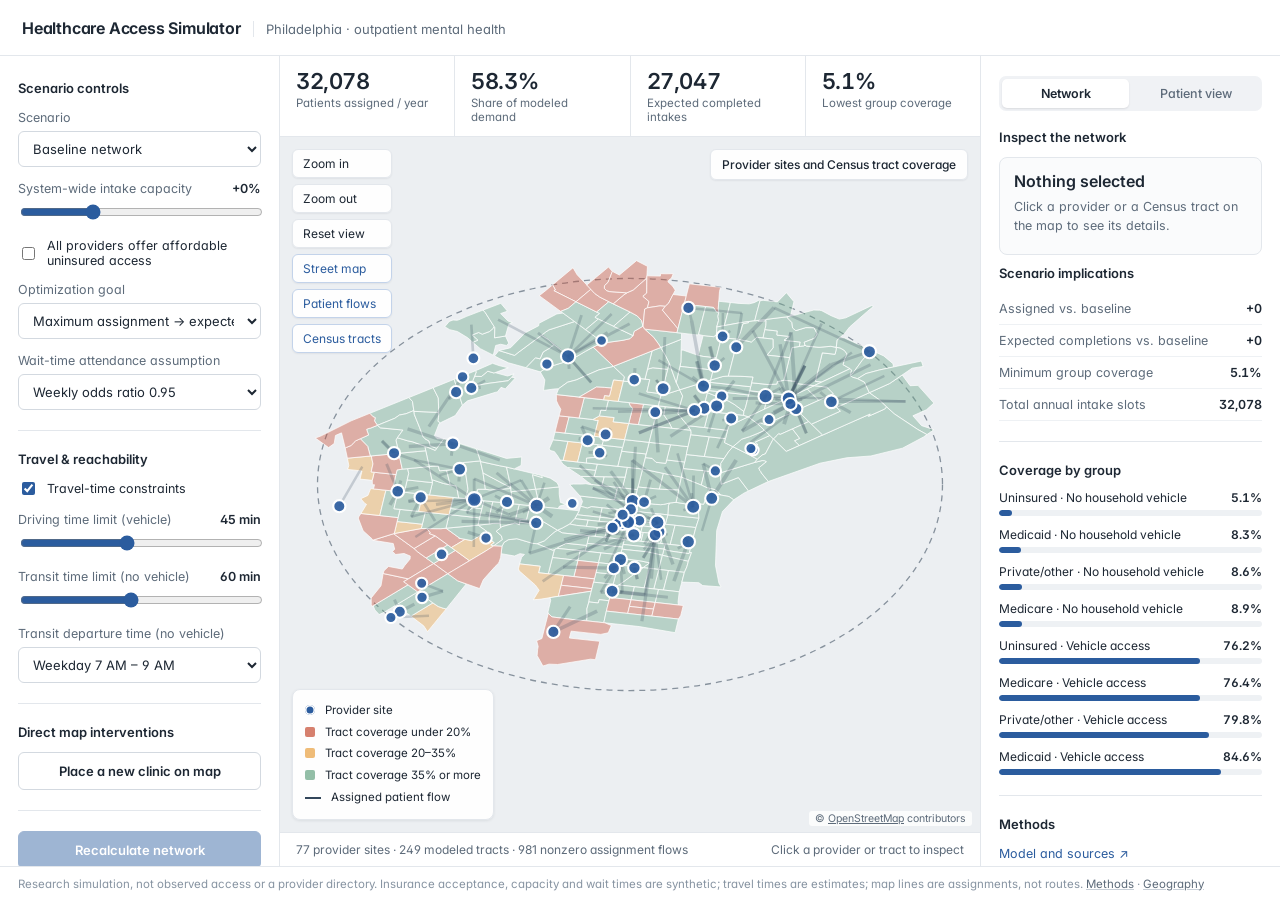
==== AccessLab_Map_Preview.html @ bc06a71a "Initial commit" ====
<!DOCTYPE html><html lang="en"><head><meta charset="UTF-8"><meta name="viewport" content="width=device-width, initial-scale=1"><title>Healthcare Access Simulator · Philadelphia</title>
<link rel="preconnect" href="https://fonts.googleapis.com"><link rel="preconnect" href="https://fonts.gstatic.com" crossorigin><link href="https://fonts.googleapis.com/css2?family=Inter:wght@400;500;600;700&display=swap" rel="stylesheet">
<style>
:root{--bg:#f5f6f8;--panel:#ffffff;--line:#e3e7ec;--line-soft:#eef1f4;--text:#1d2733;--muted:#5d6b7a;--faint:#8794a2;--accent:#2b5c9e;--accent-hover:#234c84;--accent-soft:#e9f0fa;--warn:#a85d0c;--warn-bg:#fff6e8;--warn-line:#f0d6ac;--patient:#6b3fa0;
 font-family:Inter,ui-sans-serif,system-ui,-apple-system,"Segoe UI",sans-serif;color:var(--text);background:var(--bg);-webkit-font-smoothing:antialiased;font-feature-settings:"cv11","ss01"}
*{box-sizing:border-box}body{margin:0;background:var(--bg)}button,input,select{font:inherit;color:inherit}button{cursor:pointer}
header{height:56px;display:flex;align-items:center;justify-content:space-between;padding:0 22px;border-bottom:1px solid var(--line);background:var(--panel);gap:15px}
header strong{font-size:16px;letter-spacing:-.2px;font-weight:650}
header small{color:var(--muted);font-size:13px;margin-left:12px;padding-left:12px;border-left:1px solid var(--line)}
.layout{display:grid;grid-template-columns:280px minmax(450px,1fr) 300px;height:calc(100vh - 56px - 34px);min-height:600px}
.panel{background:var(--panel);overflow:auto;padding:20px 18px;border-right:1px solid var(--line)}
.panel.rightpanel{border-right:0;border-left:1px solid var(--line)}
h2{font-size:13px;font-weight:600;color:var(--text);margin:4px 0 12px;letter-spacing:0}
h3{font-size:13px;font-weight:600;margin:18px 0 8px}
.muted{color:var(--muted)}.small{font-size:12.5px;line-height:1.55}
.control{margin:14px 0}.control label{display:flex;justify-content:space-between;font-size:12.5px;color:var(--muted);margin-bottom:6px}.control label b{color:var(--text);font-weight:600}
.control input:not([type=checkbox]):not([type=range]),.control select{width:100%;border:1px solid #d3d9e0;border-radius:6px;background:#fff;color:var(--text);padding:8px 10px;font-size:13px}
.control select:focus,.control input:focus{outline:2px solid var(--accent-soft);border-color:var(--accent)}
.control input[type=range]{width:100%;padding:0;accent-color:var(--accent)}
.check{display:flex;gap:9px;align-items:center;margin:10px 0;font-size:12.5px;color:var(--text)}.check input{accent-color:var(--accent)}
.btn{background:var(--accent);color:#fff;border:1px solid var(--accent);border-radius:6px;padding:10px 12px;font-weight:600;font-size:13px;width:100%;transition:background .15s}
.btn:hover:not(:disabled){background:var(--accent-hover)}.btn:disabled{opacity:.45;cursor:not-allowed}
.btn.secondary{background:#fff;color:var(--text);border:1px solid #d3d9e0}.btn.secondary:hover{background:#f7f8fa}
.btn.smallbtn{padding:7px 8px;font-size:12px;font-weight:500}
.buttonrow{display:grid;grid-template-columns:1fr 1fr;gap:8px;margin:10px 0}
.divider{height:1px;background:var(--line);margin:20px 0}
.notice{background:var(--warn-bg);border:1px solid var(--warn-line);border-radius:6px;padding:10px 11px;color:#6f4708;font-size:12px;line-height:1.55;margin:12px 0}
.mapcol{display:flex;flex-direction:column;min-width:0;background:var(--bg)}
.metrics{display:grid;grid-template-columns:repeat(4,1fr);gap:1px;background:var(--line);border-bottom:1px solid var(--line)}
.metric{padding:12px 16px;background:var(--panel)}
.metric .value{font-size:22px;font-weight:600;letter-spacing:-.4px;font-variant-numeric:tabular-nums}
.metric .lbl{font-size:11.5px;color:var(--muted);margin-top:2px}
.mapwrap{flex:1;min-height:300px;position:relative;overflow:hidden;background:#eceff2}
#map{width:100%;height:100%;display:block;touch-action:none;cursor:grab}#map.add{cursor:crosshair}#map.drag{cursor:grabbing}
#maptiles{filter:grayscale(1) contrast(.95);opacity:.55}
.maptools{position:absolute;top:12px;left:12px;display:flex;flex-direction:column;gap:6px;pointer-events:none}.maptools>*{pointer-events:auto}
.tool{border:1px solid var(--line);background:#fffffff2;color:var(--text);border-radius:6px;padding:6px 10px;font-size:12px;text-align:left;box-shadow:0 1px 2px rgba(16,24,40,.06)}
.tool:hover{background:#fff}.tool.active{color:var(--accent);border-color:#c3d3ea}
.maplegend{position:absolute;bottom:12px;left:12px;background:#fffffff2;border:1px solid var(--line);border-radius:8px;padding:10px 12px;font-size:11.5px;color:var(--text);line-height:1.9;box-shadow:0 1px 3px rgba(16,24,40,.08)}
.maplegend b{display:inline-block;width:10px;height:10px;border-radius:50%;margin-right:7px;vertical-align:-1px}
.maplegend b.sq{border-radius:2px;opacity:.75}
.maplegend .line{width:16px;height:2px;border-radius:0;vertical-align:middle}
.maptitle{position:absolute;top:12px;right:12px;background:#fffffff2;border:1px solid var(--line);border-radius:6px;padding:7px 11px;color:var(--text);font-size:12px;font-weight:500;max-width:60%;text-align:right;box-shadow:0 1px 2px rgba(16,24,40,.06)}
.bottom{padding:9px 16px;background:var(--panel);border-top:1px solid var(--line);font-size:12px;color:var(--muted);display:flex;justify-content:space-between;gap:10px}
.statline{display:flex;justify-content:space-between;gap:10px;padding:8px 0;border-bottom:1px solid var(--line-soft);font-size:12.5px;color:var(--muted)}
.statline b{font-variant-numeric:tabular-nums;color:var(--text);font-weight:600}
.detail{padding:12px 14px;border:1px solid var(--line);border-radius:8px;background:#fafbfc;margin:10px 0}
.detail .name{font-weight:600;line-height:1.4}.detail p{margin:6px 0;color:var(--muted);font-size:12.5px;line-height:1.5}
.badge{display:inline-block;padding:2px 7px;border-radius:4px;background:var(--line-soft);color:#3a4756;font-size:11px;margin:2px 2px 2px 0}
.groupbar{margin:11px 0}.groupbar .head{display:flex;justify-content:space-between;font-size:12px;color:var(--text);margin-bottom:5px}.groupbar .head b{font-weight:600;font-variant-numeric:tabular-nums}
.track{height:6px;background:var(--line-soft);border-radius:3px;overflow:hidden}.fill{height:100%;background:var(--accent);border-radius:3px}
.tiny{font-size:11.5px;color:var(--faint);line-height:1.5}
.link{color:var(--accent);text-decoration:none}.link:hover{text-decoration:underline}
.select{cursor:pointer}.select:hover{stroke:#1d2733;stroke-width:2}
.hidden{display:none!important}
.tabs{display:grid;grid-template-columns:1fr 1fr;gap:3px;background:#f0f2f5;border-radius:7px;padding:3px;margin-bottom:18px}
.tab{background:transparent;border:0;color:var(--muted);border-radius:5px;padding:7px;font-size:12.5px;font-weight:500}
.tab.active{background:#fff;color:var(--text);font-weight:600;box-shadow:0 1px 2px rgba(16,24,40,.1)}
.ptrow{display:grid;grid-template-columns:24px 1fr;gap:9px;padding:10px 6px;border-bottom:1px solid var(--line-soft);cursor:pointer;border-radius:6px}
.ptrow:hover,.ptrow.sel{background:#f5f3fa}
.ptrank{width:22px;height:22px;border-radius:50%;background:var(--patient);color:#fff;font-weight:600;font-size:11px;display:flex;align-items:center;justify-content:center}
.ptrank.dim{background:var(--line-soft);color:var(--muted)}
.ptname{font-size:12.5px;font-weight:600;line-height:1.35}.ptmeta{font-size:11.5px;color:var(--muted);margin-top:3px;line-height:1.45}
.ptfull{color:var(--warn)}
.sitefoot{height:34px;display:flex;align-items:center;gap:14px;padding:0 18px;border-top:1px solid var(--line);background:var(--panel);color:var(--faint);font-size:11.5px;white-space:nowrap;overflow:hidden}
.sitefoot .msg{overflow:hidden;text-overflow:ellipsis}.sitefoot a{color:var(--muted);text-decoration:underline;text-decoration-color:#c9d0d8}.sitefoot a:hover{color:var(--accent)}
.attrib{position:absolute;right:8px;bottom:6px;font-size:10.5px;color:var(--muted);background:#ffffffcc;padding:1px 6px;border-radius:3px}.attrib a{color:inherit}
.ptdetail{position:relative;border-color:#d9cdea;background:#faf8fd}.ptdetail .name{font-size:13.5px;padding-right:18px}.ptdetail .statline b{text-align:right}.ptclose{position:absolute;top:6px;right:8px;border:0;background:none;font-size:18px;line-height:1;color:var(--faint)}.ptclose:hover{color:var(--text)}
code{font-size:11.5px;background:var(--line-soft);padding:1px 4px;border-radius:3px}
@media(max-width:1150px){.layout{grid-template-columns:240px minmax(390px,1fr) 260px}}
@media(max-width:900px){.layout{grid-template-columns:1fr;height:auto}.panel{border:0;border-bottom:1px solid var(--line)}.mapcol{height:72vh;min-height:550px;order:-1}.rightpanel{border:0}.metrics{grid-template-columns:repeat(2,1fr)}header{height:auto;min-height:56px;flex-wrap:wrap;padding:12px 16px}.sitefoot{height:auto;white-space:normal;flex-wrap:wrap;padding:10px 16px}}
</style></head><body>
<header><div><strong>Healthcare Access Simulator</strong><small>Philadelphia · outpatient mental health</small></div></header>
<main class="layout"><aside class="panel"><h2>Scenario controls</h2><div class="control"><label for="preset">Scenario</label><select id="preset"><option value="baseline">Baseline network</option><option value="equity">Max–min equity allocation</option><option value="capacity">Expand all capacity +20%</option><option value="uninsured">Uninsured access everywhere</option><option value="combined">Capacity + uninsured access</option><option value="piecewise">Alternative wait-time model</option><option value="custom">Custom intervention</option></select></div>
<div class="control"><label for="capacity">System-wide intake capacity <b id="caplabel">+0%</b></label><input id="capacity" type="range" min="-40" max="100" value="0" step="5"></div>
<label class="check"><input id="uninsured" type="checkbox">All providers offer affordable uninsured access</label>
<div class="control"><label for="objective">Optimization goal</label><select id="objective"><option value="attendance">Maximum assignment → expected attendance</option><option value="equity">Maximum assignment → max–min group equity</option></select></div>
<div class="control"><label for="waitmodel">Wait-time attendance assumption</label><select id="waitmodel"><option value="odds">Weekly odds ratio 0.95</option><option value="piecewise">Piecewise published no-show anchors</option></select></div>
<div class="divider"></div><h2>Travel & reachability</h2><label class="check"><input id="travelenabled" type="checkbox" checked>Travel-time constraints</label><div class="control"><label>Driving time limit (vehicle) <b id="carlabel">45 min</b></label><input id="carmax" type="range" min="10" max="90" step="5" value="45"></div><div class="control"><label>Transit time limit (no vehicle) <b id="nocarlabel">60 min</b></label><input id="nocarmax" type="range" min="10" max="120" step="5" value="60"></div><div class="control" id="transitwindowbox"><label>Transit departure time (no vehicle)</label><select id="transitwindow"></select></div><div class="divider"></div><h2>Direct map interventions</h2><button id="addsite" class="btn secondary">Place a new clinic on map</button><div id="newsite" class="hidden"><div class="control"><label>New clinic annual intake capacity</label><input id="newcap" type="number" value="400" min="0" max="10000"></div><div class="control"><label>New clinic wait (days)</label><input id="newwait" type="number" value="30" min="0" max="180"></div><label class="check"><input id="newmedicaid" type="checkbox" checked>Accept Medicaid</label><label class="check"><input id="newmedicare" type="checkbox" checked>Accept Medicare</label><label class="check"><input id="newprivate" type="checkbox" checked>Accept private</label><label class="check"><input id="newuninsured" type="checkbox" checked>Affordable uninsured access</label><p class="tiny" id="newcoord">Click the map to choose a site location.</p></div>
<div id="selectededit" class="hidden"><h3>Selected provider intervention</h3><div class="control"><label>Change annual intake capacity (slots)</label><input id="sitecapdelta" type="number" value="0" step="25"></div><label class="check"><input id="editmedicaid" type="checkbox">Medicaid</label><label class="check"><input id="editmedicare" type="checkbox">Medicare</label><label class="check"><input id="editprivate" type="checkbox">Private</label><label class="check"><input id="edituninsured" type="checkbox">Uninsured</label></div>
<div class="divider"></div><button id="run" class="btn">Recalculate network</button><div class="buttonrow"><button id="reset" class="btn secondary smallbtn">Reset changes</button><button id="compare" class="btn secondary smallbtn">Compare baseline</button></div></aside>
<section class="mapcol"><div class="metrics"><div class="metric"><div class="value" id="served">—</div><div class="lbl">Patients assigned / year</div></div><div class="metric"><div class="value" id="coverage">—</div><div class="lbl">Share of modeled demand</div></div><div class="metric"><div class="value" id="completed">—</div><div class="lbl">Expected completed intakes</div></div><div class="metric"><div class="value" id="equity">—</div><div class="lbl">Lowest group coverage</div></div></div><div class="mapwrap"><svg id="map" viewBox="0 0 1000 690" preserveAspectRatio="xMidYMid meet" role="img" aria-label="Geographic map of provider sites and modeled cohort connections"><g id="maptiles"></g><g id="mapcontent"></g></svg><div class="maptools"><button id="zoomin" class="tool">Zoom in</button><button id="zoomout" class="tool">Zoom out</button><button id="home" class="tool">Reset view</button><button id="tilesbtn" class="tool active">Street map</button><button id="flowsbtn" class="tool active">Patient flows</button><button id="originsbtn" class="tool active">Census tracts</button></div><div class="attrib">© <a href="https://www.openstreetmap.org/copyright" target="_blank">OpenStreetMap</a> contributors</div><div class="maptitle" id="maptitle">Provider locations · patient geography is illustrative</div><div class="maplegend"><div><b style="background:#2b5c9e;box-shadow:0 0 0 1.5px #fff inset"></b> Provider site</div><div><b class="sq" style="background:#c8553d"></b> Tract coverage under 20%</div><div><b class="sq" style="background:#e9a54b"></b> Tract coverage 20–35%</div><div><b class="sq" style="background:#6fa88a"></b> Tract coverage 35% or more</div><div><b class="line" style="background:#33475b"></b> Assigned patient flow</div></div></div><div class="bottom"><span id="mapstatus">Loading network…</span><span>Click a provider or tract to inspect</span></div></section>
<aside class="panel rightpanel"><div class="tabs"><button id="tabnetwork" class="tab active">Network</button><button id="tabpatient" class="tab">Patient view</button></div><div id="networkpane"><h2>Inspect the network</h2><div id="selection"><div class="detail"><div class="name">Nothing selected</div><p>Click a provider or a Census tract on the map to see its details.</p></div></div><h2>Scenario implications</h2><div id="implications"></div><div class="divider"></div><h2>Coverage by group</h2><div id="groups"></div><div class="divider"></div><h2>Methods</h2><p class="small"><a class="link" href="docs/MODEL_AND_PROVENANCE.md" target="_blank">Model and sources ↗</a></p><p class="small"><a class="link" href="docs/GEOGRAPHY.md" target="_blank">Geography and travel times ↗</a></p></div>
<div id="patientpane" class="hidden"><h2>Find providers for a patient</h2><button id="ptpick" class="btn secondary smallbtn">Set patient location on map</button><p class="tiny" id="ptloc">No location yet. Click the button, then click where the patient lives.</p>
<div class="control"><label for="ptins">Insurance</label><select id="ptins"><option>Medicaid</option><option>Medicare</option><option value="Private/other">Private / other</option><option>Uninsured</option></select></div>
<div class="control"><label for="ptcar">How they travel</label><select id="ptcar"><option value="1">Has a car (driving)</option><option value="0">No car (public transit)</option></select></div>
<div class="control"><label for="ptmax">Longest acceptable trip <b id="ptmaxlabel">45 min</b></label><input id="ptmax" type="range" min="10" max="120" step="5" value="45"></div>
<div class="control hidden" id="ptwindowbox"><label for="ptwindow">When they would travel</label><select id="ptwindow"></select></div>
<div class="control"><label for="ptsort">Sort by</label><select id="ptsort"><option value="attend">Most likely to attend (model)</option><option value="minutes">Shortest trip</option><option value="wait">Shortest wait</option></select></div>
<div id="ptdetail"></div><div id="ptsummary" class="small muted"></div><div id="ptlist"></div>
<p class="tiny">"Likely to attend" combines the model's assumed effects of wait time and travel time; it is not a measured rate. "Booked" is how much of the site's capacity the current scenario fills. Travel uses the nearest Census tract's network times.</p></div></aside></main>
<footer class="sitefoot"><span class="msg">Research simulation, not observed access or a provider directory. Insurance acceptance, capacity and wait times are synthetic; travel times are estimates; map lines are assignments, not routes. <a href="docs/MODEL_AND_PROVENANCE.md" target="_blank">Methods</a> · <a href="docs/GEOGRAPHY.md" target="_blank">Geography</a></span></footer>
<script id="snapshot" type="application/json">{"meta":{"geography_verified":true,"study_area":{"center_lat":39.964368,"center_lon":-75.163773,"radius_miles":5.36,"rule":"smallest circle containing all providers","tracts_kept":249,"tracts_total":391},"geography_active":true,"travel_mode":"network","vehicle_limit":45.0,"no_vehicle_limit":60.0,"geography_warning":"Travel times from R5 routing: driving on OpenStreetMap roads (free-flow, no congestion); public transit on SEPTA schedules (median over departures 2026-11-17 07:00 + 2.0 h, incl. walking and waiting). Tract origins are Census internal points. Attendance-vs-travel multiplier is an assumption.","network_travel_available":true,"travel_source":{"created":"2026-11-15T14:05:50","router":"R5 via r5py 1.1.7","osm_file":"philadelphia.osm.pbf","gtfs_files":["google_bus.zip","google_rail.zip"],"departure":"2026-11-17T07:00:00","departure_window_hours":2.0,"transit_windows":[{"key":"am","column":"transit_am_min","departure":"2026-11-17T07:00:00","label":"Weekday 7 AM – 9 AM"},{"key":"midday","column":"transit_midday_min","departure":"2026-11-17T11:00:00","label":"Weekday 11 AM – 1 PM"},{"key":"evening","column":"transit_evening_min","departure":"2026-11-17T17:00:00","label":"Weekday 5 PM – 7 PM"}],"default_transit_window":"am","transit_statistic":"median travel time over departures every minute in the window","transit_modes":"all GTFS transit modes + walking (access, egress, transfers); walk-only used if faster","drive_modes":"car on OSM road network, free-flow speeds (no congestion)","max_minutes":180,"origins":"Census 2024 Gazetteer tract internal points (data/tract_representative_points.csv)","missing_provider_pairs":{"drive_min":0,"transit_am_min":0,"transit_midday_min":0,"transit_evening_min":0}},"transit_window":"am","transit_windows":[{"key":"am","label":"Weekday 7 AM – 9 AM"},{"key":"midday","label":"Weekday 11 AM – 1 PM"},{"key":"evening","label":"Weekday 5 PM – 7 PM"}],"new_site_travel":null,"algorithm":"Two-stage linear programming over up to 17 candidate sites per cohort: maximum assignment then maximum expected attendance","candidate_edge_pruning":true,"edge_count":31621,"nonzero_flows":981},"metrics":{"demand":55034.04,"assigned":32078.0,"completed":27047.04,"coverage":0.58288,"attendance":0.84316,"min_group_coverage":0.05119,"capacity":32078.0},"providers":[{"id":"H001","name":"HEARTFELT INTERVENTIONS, LLC","address":"3580 Indian Queen Lane, Philadelphia, PA 19129","lat":40.0096688,"lon":-75.1906533,"capacity":126.0,"assigned":126.0,"wait":180.0,"accepts":{"Medicaid":true,"Medicare":true,"Private/other":true,"Uninsured":false}},{"id":"H002","name":"HISPANIC COMMUNITY COUNSELING SERVICES","address":"1952 E Allegheny Avenue, Philadelphia, PA 19134","lat":39.9946228,"lon":-75.1118597,"capacity":679.0,"assigned":679.0,"wait":31.0,"accepts":{"Medicaid":true,"Medicare":true,"Private/other":true,"Uninsured":true}},{"id":"H003","name":"HISPANIC COMMUNITY COUNSELING SERVICES","address":"3221 Kensington Avenue, Philadelphia, PA 19134","lat":39.9967681,"lon":-75.1124489,"capacity":535.0,"assigned":535.0,"wait":13.0,"accepts":{"Medicaid":true,"Medicare":true,"Private/other":true,"Uninsured":true}},{"id":"H004","name":"HOLCOMB BEHAVIORAL HEALTH SYSTEM","address":"225 S 69th Street, Upper Darby, PA 19082","lat":39.9561918,"lon":-75.2578197,"capacity":282.0,"assigned":282.0,"wait":74.0,"accepts":{"Medicaid":true,"Medicare":false,"Private/other":false,"Uninsured":true}},{"id":"H005","name":"HORIZON HOUSE, INC.","address":"5901 Market Street, Philadelphia, PA 19139","lat":39.961815,"lon":-75.238927,"capacity":480.0,"assigned":480.0,"wait":47.0,"accepts":{"Medicaid":true,"Medicare":false,"Private/other":true,"Uninsured":true}},{"id":"H006","name":"HOSPITAL OF UNIVERSITY OF PENNSYLVANIA","address":"3535 Market Street, Philadelphia, PA 19104","lat":39.9563537,"lon":-75.1939444,"capacity":1181.0,"assigned":1181.0,"wait":41.0,"accepts":{"Medicaid":false,"Medicare":true,"Private/other":true,"Uninsured":false}},{"id":"H007","name":"HOSPITAL OF UNIVERSITY OF PENNSYLVANIA - HUP DICKENS","address":"3400 Spruce Street, Philadelphia, PA 19104","lat":39.9499481,"lon":-75.1941014,"capacity":369.0,"assigned":369.0,"wait":47.0,"accepts":{"Medicaid":true,"Medicare":false,"Private/other":true,"Uninsured":false}},{"id":"H008","name":"INTEGRATED COMMUNITY HEALTH NETWORK, LLC","address":"6523 Elmwood Avenue, Philadelphia, PA 19142","lat":39.9219317,"lon":-75.2310609,"capacity":138.0,"assigned":138.0,"wait":76.0,"accepts":{"Medicaid":false,"Medicare":true,"Private/other":true,"Uninsured":false}},{"id":"H009","name":"JOSEPH J. PETERS INSTITUTE (JJPI)","address":"4601 Market Street, Philadelphia, PA 19143","lat":39.958744,"lon":-75.214159,"capacity":110.0,"assigned":110.0,"wait":24.0,"accepts":{"Medicaid":true,"Medicare":true,"Private/other":true,"Uninsured":true}},{"id":"H010","name":"JOSEPH J. PETERS INSTITUTE (JJPI) - BROAD STREET","address":"100 S Broad Street, Philadelphia, PA 19110","lat":39.9502599,"lon":-75.1643576,"capacity":556.0,"assigned":556.0,"wait":54.0,"accepts":{"Medicaid":true,"Medicare":true,"Private/other":false,"Uninsured":false}},{"id":"H011","name":"JOSEPH J. PETERS INSTITUTE (JJPI) - SAFETY & RESPONSIBILITY SERVICES","address":"1211 Chestnut Street, Philadelphia, PA 19107","lat":39.9507708,"lon":-75.1607119,"capacity":163.0,"assigned":163.0,"wait":106.0,"accepts":{"Medicaid":true,"Medicare":true,"Private/other":true,"Uninsured":true}},{"id":"H012","name":"JOSEPH J. PETERS INSTITUTE (JJPI) - SRP","address":"100 S Broad Street, Philadelphia, PA","lat":39.9502599,"lon":-75.1643576,"capacity":264.0,"assigned":264.0,"wait":59.0,"accepts":{"Medicaid":true,"Medicare":true,"Private/other":true,"Uninsured":true}},{"id":"H013","name":"JOSEPH J. PETERS INSTITUTE (JJPI) - VAUX PATH","address":"2300 W Master Street, Philadelphia, PA 19122","lat":39.976302,"lon":-75.17359,"capacity":178.0,"assigned":178.0,"wait":45.0,"accepts":{"Medicaid":false,"Medicare":false,"Private/other":true,"Uninsured":false}},{"id":"H014","name":"KIND AUTHENTIC THERAPEUTIC INITIATIVES, LLC (KATI)","address":"2832 Coral Street, Philadelphia, PA 19134","lat":39.9888069,"lon":-75.1187809,"capacity":51.0,"assigned":51.0,"wait":46.0,"accepts":{"Medicaid":true,"Medicare":false,"Private/other":true,"Uninsured":false}},{"id":"H015","name":"MEN AND WOMEN FOR HUMAN EXCELLENCE","address":"2600 Cecil B Moore Avenue, Philadelphia, PA 19121","lat":39.9810345,"lon":-75.1774605,"capacity":296.0,"assigned":296.0,"wait":26.0,"accepts":{"Medicaid":true,"Medicare":false,"Private/other":true,"Uninsured":true}},{"id":"H016","name":"MINDFUL ESSENCE THERAPEUTIC SERVICES, LLC","address":"2424 E York Street, Philadelphia, PA","lat":39.977336,"lon":-75.1239008,"capacity":26.0,"assigned":26.0,"wait":65.0,"accepts":{"Medicaid":true,"Medicare":false,"Private/other":true,"Uninsured":true}},{"id":"H017","name":"NEW SPIRIT BEHAVIORAL HEALTH FOUNDATION, A","address":"4190 City Avenue, Philadelphia, PA","lat":40.0048321,"lon":-75.2179365,"capacity":152.0,"assigned":152.0,"wait":43.0,"accepts":{"Medicaid":false,"Medicare":true,"Private/other":true,"Uninsured":true}},{"id":"H018","name":"NORTHEAST TREATMENT CENTERS (NET CENTERS) - COLUMBUS","address":"520 N Christopher Columbus Boulevard, Philadelphia, PA 19123","lat":39.9591905,"lon":-75.1373355,"capacity":592.0,"assigned":592.0,"wait":20.0,"accepts":{"Medicaid":true,"Medicare":true,"Private/other":true,"Uninsured":false}},{"id":"H019","name":"ONE STOP WELLNESS MD LLC","address":"2418 E York Street, Philadelphia, PA 19125","lat":39.9779057,"lon":-75.1246441,"capacity":68.0,"assigned":68.0,"wait":23.0,"accepts":{"Medicaid":false,"Medicare":false,"Private/other":true,"Uninsured":true}},{"id":"H020","name":"ONE STOP WELLNESS MD LLC","address":"1500 Walnut Street, Philadelphia, PA","lat":39.9493923,"lon":-75.166186,"capacity":38.0,"assigned":38.0,"wait":35.0,"accepts":{"Medicaid":true,"Medicare":true,"Private/other":true,"Uninsured":false}},{"id":"H021","name":"PAN AMERICAN MENTAL HEALTH SERVICES","address":"2561 N Front Street, Philadelphia, PA 19133","lat":39.9891827,"lon":-75.1310354,"capacity":253.0,"assigned":253.0,"wait":52.0,"accepts":{"Medicaid":false,"Medicare":true,"Private/other":true,"Uninsured":false}},{"id":"H022","name":"PAN AMERICAN MENTAL HEALTH SERVICES","address":"4519 N 5th Street, Philadelphia, PA 19140","lat":40.0200597,"lon":-75.1338206,"capacity":207.0,"assigned":207.0,"wait":44.0,"accepts":{"Medicaid":true,"Medicare":true,"Private/other":true,"Uninsured":false}},{"id":"H023","name":"PENNSYLVANIA HOSPITAL (HALL-MERCER COMMUNITY BEHAVIORAL HEALTH CENTER)","address":"245 S 8th Street, Philadelphia, PA 19106","lat":39.9465932,"lon":-75.1543838,"capacity":552.0,"assigned":552.0,"wait":20.0,"accepts":{"Medicaid":true,"Medicare":true,"Private/other":true,"Uninsured":true}},{"id":"H024","name":"PHILADELPHIA CONSULTATION CENTER","address":"401 S 2nd Street, Philadelphia, PA","lat":39.9428639,"lon":-75.1449323,"capacity":770.0,"assigned":770.0,"wait":28.0,"accepts":{"Medicaid":true,"Medicare":true,"Private/other":true,"Uninsured":false}},{"id":"H025","name":"WES HEALTH SYSTEM","address":"2101 S Broad Street, Philadelphia, PA 19148","lat":39.924237,"lon":-75.169547,"capacity":563.0,"assigned":563.0,"wait":34.0,"accepts":{"Medicaid":false,"Medicare":true,"Private/other":true,"Uninsured":false}},{"id":"H026","name":"WES HEALTH SYSTEM","address":"2514 N Broad Street, Philadelphia, PA 19132","lat":39.9915605,"lon":-75.1555965,"capacity":216.0,"assigned":216.0,"wait":48.0,"accepts":{"Medicaid":true,"Medicare":false,"Private/other":true,"Uninsured":false}},{"id":"H027","name":"VITAE HEALTH MEDICAL PENNSYLVANIA","address":"2600 Belmont Avenue, Philadelphia, PA 19131","lat":39.9991024,"lon":-75.2200304,"capacity":312.0,"assigned":312.0,"wait":37.0,"accepts":{"Medicaid":true,"Medicare":true,"Private/other":true,"Uninsured":true}},{"id":"H028","name":"VIRTUAL HOPE BEHAVIORAL HEALTH SERVICES, LLC","address":"5945 Lansdowne Avenue, Philadelphia, PA","lat":39.976157,"lon":-75.2401062,"capacity":294.0,"assigned":294.0,"wait":38.0,"accepts":{"Medicaid":true,"Medicare":true,"Private/other":true,"Uninsured":false}},{"id":"H029","name":"VANNA HEALTH (VANNA MEDICAL SERVICES, PA)","address":"5070 Parkside Avenue, Philadelphia, PA 19131","lat":39.9796873,"lon":-75.2210853,"capacity":494.0,"assigned":494.0,"wait":62.0,"accepts":{"Medicaid":true,"Medicare":true,"Private/other":true,"Uninsured":true}},{"id":"H030","name":"UNIVERSITY OF PENNSYLVANIA - PENNSYLVANIA","address":"800 Spruce Street, Philadelphia, PA","lat":39.9453631,"lon":-75.1556518,"capacity":483.0,"assigned":483.0,"wait":58.0,"accepts":{"Medicaid":true,"Medicare":false,"Private/other":true,"Uninsured":true}},{"id":"H031","name":"TOWER-DREXEL ACADEMIC GROUP - PSYCHIATRY","address":"1427 Vine Street, Philadelphia, PA","lat":39.9582299,"lon":-75.1629144,"capacity":872.0,"assigned":872.0,"wait":77.0,"accepts":{"Medicaid":true,"Medicare":true,"Private/other":true,"Uninsured":false}},{"id":"H032","name":"THRIVEWELL HEALTH CO.","address":"3228 N 20th Street, Philadelphia, PA 19140","lat":40.0037861,"lon":-75.1624028,"capacity":160.0,"assigned":160.0,"wait":30.0,"accepts":{"Medicaid":true,"Medicare":true,"Private/other":true,"Uninsured":false}},{"id":"H033","name":"THOMAS JEFFERSON UNIVERSITY HOSPITAL - PSYCHIATRIC ASSOCIATES","address":"833 Chestnut Street, Philadelphia, PA 19107","lat":39.9500971,"lon":-75.1549287,"capacity":1184.0,"assigned":1184.0,"wait":27.0,"accepts":{"Medicaid":true,"Medicare":true,"Private/other":true,"Uninsured":false}},{"id":"H034","name":"SIMPLY THERAPY MENTAL HEALTH CENTER - LPC GROUP","address":"2735 N 5th Street, Philadelphia, PA 19133","lat":39.993054,"lon":-75.1397812,"capacity":547.0,"assigned":547.0,"wait":14.0,"accepts":{"Medicaid":true,"Medicare":true,"Private/other":true,"Uninsured":true}},{"id":"H035","name":"SERENITY SAFE HAVEN OUTPATIENT CLINIC (FKA AGAPE STORAGE HEALTH CARE SERVICES)","address":"5520 Chester Avenue, Philadelphia, PA","lat":39.9381202,"lon":-75.2247388,"capacity":182.0,"assigned":182.0,"wait":59.0,"accepts":{"Medicaid":true,"Medicare":true,"Private/other":true,"Uninsured":false}},{"id":"H036","name":"SAFE MEADOW MEDICAL CENTER","address":"7042 Elmwood Avenue, Philadelphia, PA","lat":39.9165105,"lon":-75.2382527,"capacity":302.0,"assigned":302.0,"wait":24.0,"accepts":{"Medicaid":true,"Medicare":true,"Private/other":true,"Uninsured":false}},{"id":"H037","name":"RIGHT BALANCE COUNSELING AND CONSULTANT, LLC","address":"4617 Woodland Avenue, Philadelphia, PA","lat":39.9442188,"lon":-75.2103628,"capacity":117.0,"assigned":117.0,"wait":86.0,"accepts":{"Medicaid":false,"Medicare":true,"Private/other":true,"Uninsured":false}},{"id":"H038","name":"REDEEM CARING HANDS, LLC","address":"2209 S 63rd Street, Philadelphia, PA 19142","lat":39.9272328,"lon":-75.2311697,"capacity":64.0,"assigned":64.0,"wait":66.0,"accepts":{"Medicaid":true,"Medicare":false,"Private/other":true,"Uninsured":false}},{"id":"H039","name":"ALLIED COMFORT N CARE OUTPATIENT MENTAL HEALTH","address":"236 W Allegheny Avenue, Philadelphia, PA","lat":39.9975878,"lon":-75.1341087,"capacity":127.0,"assigned":127.0,"wait":32.0,"accepts":{"Medicaid":true,"Medicare":true,"Private/other":true,"Uninsured":true}},{"id":"H040","name":"ARCLINE ASSOCIATES COUNSEL SERVICES, LLC","address":"1601 Walnut Street, Philadelphia, PA","lat":39.9498719,"lon":-75.1676442,"capacity":52.0,"assigned":52.0,"wait":82.0,"accepts":{"Medicaid":true,"Medicare":false,"Private/other":true,"Uninsured":false}},{"id":"H041","name":"AS THERAPY, LLC (D/B/A WISSAHICKON VALLEY COUNSELING)","address":"4931 Wissahickon Avenue, Philadelphia, PA","lat":40.0185163,"lon":-75.1729693,"capacity":35.0,"assigned":35.0,"wait":29.0,"accepts":{"Medicaid":false,"Medicare":true,"Private/other":true,"Uninsured":false}},{"id":"H042","name":"ASOCIACION PUERTORRIQUENOS EN MARCHA (APM)","address":"4301 Rising Sun Avenue, Philadelphia, PA","lat":40.016004,"lon":-75.129398,"capacity":269.0,"assigned":269.0,"wait":93.0,"accepts":{"Medicaid":false,"Medicare":true,"Private/other":true,"Uninsured":false}},{"id":"H043","name":"ASSESSMENT AND TREATMENT ALTERNATIVES","address":"1235 Vine Street, Philadelphia, PA","lat":39.9577549,"lon":-75.1592229,"capacity":219.0,"assigned":219.0,"wait":49.0,"accepts":{"Medicaid":false,"Medicare":true,"Private/other":true,"Uninsured":false}},{"id":"H044","name":"BEANEL BEHAVIORAL HEALTH SERVICES, LLC","address":"7236 Elmwood Avenue, Philadelphia, PA","lat":39.9143678,"lon":-75.2411246,"capacity":80.0,"assigned":80.0,"wait":103.0,"accepts":{"Medicaid":false,"Medicare":false,"Private/other":true,"Uninsured":false}},{"id":"H045","name":"BELMONT BEHAVIORAL HEALTH","address":"4200 Monument Road, Philadelphia, PA","lat":40.0006686,"lon":-75.2151032,"capacity":298.0,"assigned":298.0,"wait":41.0,"accepts":{"Medicaid":true,"Medicare":true,"Private/other":true,"Uninsured":true}},{"id":"H046","name":"BEYOND MENTAL HEALTH & WELLNESS, LLC","address":"2929 Arch Street, Philadelphia, PA 19104","lat":39.9572797,"lon":-75.1824563,"capacity":25.0,"assigned":25.0,"wait":90.0,"accepts":{"Medicaid":false,"Medicare":true,"Private/other":true,"Uninsured":false}},{"id":"H047","name":"CASA DE CONSEJERIA Y SALUD INTEGRAL, INC. - MHOP","address":"618 W Lehigh Avenue, Philadelphia, PA 19133","lat":39.9921988,"lon":-75.1428706,"capacity":596.0,"assigned":596.0,"wait":11.0,"accepts":{"Medicaid":true,"Medicare":true,"Private/other":true,"Uninsured":false}},{"id":"H048","name":"CENTER FOR FAMILIES AND RELATIONSHIPS (CFAR) - 23RD STREET","address":"1845 N 23rd Street, Philadelphia, PA","lat":39.9831913,"lon":-75.1716659,"capacity":226.0,"assigned":226.0,"wait":25.0,"accepts":{"Medicaid":true,"Medicare":false,"Private/other":false,"Uninsured":true}},{"id":"H049","name":"CENTRALIZED COMPREHENSIVE HUMAN SERVICES, INC. - JOHN F. KENNEDY (JFK) BEHAVIORAL HEALTH CENTER","address":"112 N Broad Street, Philadelphia, PA","lat":39.9549927,"lon":-75.163513,"capacity":323.0,"assigned":323.0,"wait":38.0,"accepts":{"Medicaid":true,"Medicare":true,"Private/other":true,"Uninsured":false}},{"id":"H050","name":"CHILDREN’S HOSPITAL OF PHILADELPHIA (CHOP) - EATING DISORDER ASSESSMENT AND TREATMENT PROGRAM","address":"4601 Market Street, Philadelphia, PA 19139","lat":39.958744,"lon":-75.214159,"capacity":1425.0,"assigned":1425.0,"wait":60.0,"accepts":{"Medicaid":true,"Medicare":false,"Private/other":false,"Uninsured":false}},{"id":"H051","name":"CITIZENS ACTING TOGETHER CAN HELP, INC. (CATCH)","address":"1163 S Broad Street, Philadelphia, PA","lat":39.9361679,"lon":-75.1668726,"capacity":670.0,"assigned":670.0,"wait":25.0,"accepts":{"Medicaid":true,"Medicare":false,"Private/other":true,"Uninsured":false}},{"id":"H052","name":"CITIZENS ACTING TOGETHER CAN HELP, INC. (CATCH)","address":"1400 Reed Street, Philadelphia, PA 19146","lat":39.9329116,"lon":-75.1690208,"capacity":315.0,"assigned":315.0,"wait":79.0,"accepts":{"Medicaid":true,"Medicare":true,"Private/other":true,"Uninsured":false}},{"id":"H053","name":"CITIZENS ACTING TOGETHER CAN HELP, INC. (CATCH) - PENROSE AVENUE","address":"2401 Penrose Avenue, Philadelphia, PA","lat":39.9089233,"lon":-75.1885656,"capacity":312.0,"assigned":312.0,"wait":56.0,"accepts":{"Medicaid":true,"Medicare":true,"Private/other":true,"Uninsured":false}},{"id":"H054","name":"CITYWIDE COMMUNITY COUNSELING SERVICES, INC.","address":"537 E Allegheny Avenue, Philadelphia, PA 19134","lat":39.9975955,"lon":-75.1198987,"capacity":1142.0,"assigned":1142.0,"wait":79.0,"accepts":{"Medicaid":true,"Medicare":true,"Private/other":false,"Uninsured":false}},{"id":"H055","name":"COMHAR, INC.","address":"100 S Broad Street, Philadelphia, PA","lat":39.9502599,"lon":-75.1643576,"capacity":1011.0,"assigned":1011.0,"wait":45.0,"accepts":{"Medicaid":true,"Medicare":false,"Private/other":true,"Uninsured":true}},{"id":"H056","name":"COMHAR, INC.","address":"2055 E Allegheny Avenue, Philadelphia, PA","lat":39.9928507,"lon":-75.1100347,"capacity":428.0,"assigned":428.0,"wait":87.0,"accepts":{"Medicaid":true,"Medicare":true,"Private/other":true,"Uninsured":true}},{"id":"H057","name":"COMHAR, INC.","address":"2600 N American Street, Philadelphia, PA","lat":39.9559904,"lon":-75.1433382,"capacity":1075.0,"assigned":1075.0,"wait":23.0,"accepts":{"Medicaid":true,"Medicare":true,"Private/other":true,"Uninsured":true}},{"id":"H058","name":"COMMUNITY COUNCIL","address":"4900 Wyalusing Avenue, Philadelphia, PA","lat":39.9700961,"lon":-75.2188606,"capacity":489.0,"assigned":489.0,"wait":44.0,"accepts":{"Medicaid":true,"Medicare":true,"Private/other":true,"Uninsured":true}},{"id":"H059","name":"COMMUNITY WELLNESS COALITION - OUTPATIENT MENTAL HEALTH CLINIC","address":"3300 Henry Avenue, Philadelphia, PA 19129","lat":40.012575,"lon":-75.183804,"capacity":1166.0,"assigned":1166.0,"wait":42.0,"accepts":{"Medicaid":true,"Medicare":true,"Private/other":true,"Uninsured":false}},{"id":"H060","name":"CONSORTIUM, INC.","address":"5501 Chestnut Street, Philadelphia, PA 19139","lat":39.9594934,"lon":-75.2314913,"capacity":331.0,"assigned":331.0,"wait":37.0,"accepts":{"Medicaid":true,"Medicare":false,"Private/other":true,"Uninsured":true}},{"id":"H061","name":"ELLIE MENTAL HEALTH OF PHILADELPHIA - INDLOVU, LLC","address":"255 S 17th Street, Philadelphia, PA 19103","lat":39.9481077,"lon":-75.1693988,"capacity":153.0,"assigned":153.0,"wait":43.0,"accepts":{"Medicaid":false,"Medicare":false,"Private/other":true,"Uninsured":false}},{"id":"H062","name":"ELWYN OF PENNSYLVANIA AND DELAWARE","address":"12 N Preston Street, Philadelphia, PA","lat":39.9578036,"lon":-75.2035626,"capacity":315.0,"assigned":315.0,"wait":35.0,"accepts":{"Medicaid":true,"Medicare":true,"Private/other":true,"Uninsured":true}},{"id":"H063","name":"FOR ME TALK THERAPY","address":"191 Presidential Boulevard, Bala Cynwyd, PA 19004","lat":40.0118193,"lon":-75.2144529,"capacity":217.0,"assigned":217.0,"wait":22.0,"accepts":{"Medicaid":true,"Medicare":true,"Private/other":true,"Uninsured":true}},{"id":"H064","name":"FREE TO LIVE COUNSELING","address":"1515 Market Street, Philadelphia, PA 19102","lat":39.9529802,"lon":-75.1661525,"capacity":306.0,"assigned":306.0,"wait":69.0,"accepts":{"Medicaid":true,"Medicare":true,"Private/other":false,"Uninsured":true}},{"id":"H065","name":"GETWELL BEHAVIORAL HEALTH, INC.","address":"2227 E Venango Street, Philadelphia, PA 19134","lat":39.9955022,"lon":-75.0986222,"capacity":497.0,"assigned":497.0,"wait":11.0,"accepts":{"Medicaid":false,"Medicare":true,"Private/other":true,"Uninsured":false}},{"id":"H066","name":"GKSW CRYSTAL GROUP ASSOCIATES","address":"255 S 17th Street, Philadelphia, PA 19103","lat":39.9481077,"lon":-75.1693988,"capacity":336.0,"assigned":336.0,"wait":22.0,"accepts":{"Medicaid":true,"Medicare":true,"Private/other":true,"Uninsured":false}},{"id":"H067","name":"HARMONY WELLNESS GROUP INC.","address":"3803 N 5th Street, Philadelphia, PA 19140","lat":40.0091074,"lon":-75.1363702,"capacity":400.0,"assigned":400.0,"wait":36.0,"accepts":{"Medicaid":true,"Medicare":true,"Private/other":true,"Uninsured":false}},{"id":"H068","name":"HEALING AND BALANCE THERAPEUTIC SERVICES LLC","address":"1216 N Front Street, Philadelphia, PA 19122","lat":39.9694555,"lon":-75.1361561,"capacity":106.0,"assigned":106.0,"wait":42.0,"accepts":{"Medicaid":true,"Medicare":false,"Private/other":true,"Uninsured":false}},{"id":"H069","name":"Cognitive Behavioral Services Inc","address":"3257 N. 6th St, Philadelphia, PA 19140","lat":40.0013821,"lon":-75.1400063,"capacity":696.0,"assigned":696.0,"wait":49.0,"accepts":{"Medicaid":true,"Medicare":false,"Private/other":true,"Uninsured":true}},{"id":"H070","name":"COMHAR Inc. - Latino Treatment Services","address":"2600 N. American St, Philadelphia, PA 19133","lat":39.9939153,"lon":-75.1357349,"capacity":670.0,"assigned":670.0,"wait":63.0,"accepts":{"Medicaid":true,"Medicare":false,"Private/other":true,"Uninsured":true}},{"id":"H071","name":"GPHA - AI Assist Behavioral Healthcare Center","address":"4510 Frankford Avenue, Philadelphia, PA 19124","lat":40.0143175,"lon":-75.0863084,"capacity":616.0,"assigned":616.0,"wait":64.0,"accepts":{"Medicaid":true,"Medicare":true,"Private/other":false,"Uninsured":true}},{"id":"H072","name":"Hispanic Community Counseling - Kengsington Ave","address":"3221 Kensington Avenue, Philadelphia, PA 19134","lat":39.9967681,"lon":-75.1124489,"capacity":969.0,"assigned":969.0,"wait":33.0,"accepts":{"Medicaid":true,"Medicare":false,"Private/other":true,"Uninsured":false}},{"id":"H073","name":"Hispanic Community Counseling - E. Allegheny Ave","address":"1952 E. Allegheny Ave, Philadelphia, PA 19134","lat":39.9946228,"lon":-75.1118597,"capacity":284.0,"assigned":284.0,"wait":23.0,"accepts":{"Medicaid":true,"Medicare":false,"Private/other":true,"Uninsured":true}},{"id":"H074","name":"Merakey Mental Health Walk-in Clinic","address":"3125 N. Broad St, Philadelphia, PA 19132","lat":40.0004414,"lon":-75.1530675,"capacity":585.0,"assigned":585.0,"wait":50.0,"accepts":{"Medicaid":true,"Medicare":true,"Private/other":true,"Uninsured":true}},{"id":"H075","name":"Philadelphia Mental Health Care Corp (PMHCC/CCT)","address":"One Reed St, Philadelphia, PA 19147","lat":39.9330221,"lon":-75.1623461,"capacity":400.0,"assigned":400.0,"wait":31.0,"accepts":{"Medicaid":true,"Medicare":true,"Private/other":true,"Uninsured":true}},{"id":"H076","name":"Philadelphia Mental Health Center - PMHC","address":"1235 Pine St, Philadelphia, PA 19107","lat":39.9454363,"lon":-75.1625653,"capacity":724.0,"assigned":724.0,"wait":33.0,"accepts":{"Medicaid":true,"Medicare":true,"Private/other":true,"Uninsured":true}},{"id":"H077","name":"Warren E. Smith - Outpatient","address":"1315 Windrim Ave, Philadelphia, PA 19141","lat":40.030775,"lon":-75.1448759,"capacity":334.0,"assigned":334.0,"wait":29.0,"accepts":{"Medicaid":true,"Medicare":false,"Private/other":false,"Uninsured":true}}],"tracts":[{"id":"42101000101","lat":39.950546,"lon":-75.1468375,"demand":105.639,"assigned":80.517,"coverage":0.76219,"reach":{"Medicaid · No household vehicle":62,"Medicaid · Vehicle access":62,"Medicare · No household vehicle":52,"Medicare · Vehicle access":52,"Private/other · No household vehicle":69,"Private/other · Vehicle access":69,"Uninsured · No household vehicle":35,"Uninsured · Vehicle access":35}},{"id":"42101000102","lat":39.954716,"lon":-75.1465255,"demand":177.757,"assigned":177.757,"coverage":1.0,"reach":{"Medicaid · No household vehicle":62,"Medicaid · Vehicle access":62,"Medicare · No household vehicle":52,"Medicare · Vehicle access":52,"Private/other · No household vehicle":69,"Private/other · Vehicle access":69,"Uninsured · No household vehicle":35,"Uninsured · Vehicle access":35}},{"id":"42101000200","lat":39.9554162,"lon":-75.1569255,"demand":187.08,"assigned":159.034,"coverage":0.85009,"reach":{"Medicaid · No household vehicle":62,"Medicaid · Vehicle access":62,"Medicare · No household vehicle":52,"Medicare · Vehicle access":52,"Private/other · No household vehicle":69,"Private/other · Vehicle access":69,"Uninsured · No household vehicle":35,"Uninsured · Vehicle access":35}},{"id":"42101000300","lat":39.9568348,"lon":-75.1713009,"demand":290.231,"assigned":207.689,"coverage":0.7156,"reach":{"Medicaid · No household vehicle":62,"Medicaid · Vehicle access":62,"Medicare · No household vehicle":52,"Medicare · Vehicle access":52,"Private/other · No household vehicle":69,"Private/other · Vehicle access":69,"Uninsured · No household vehicle":35,"Uninsured · Vehicle access":35}},{"id":"42101000401","lat":39.9541871,"lon":-75.1758082,"demand":207.059,"assigned":182.455,"coverage":0.88117,"reach":{"Medicaid · No household vehicle":62,"Medicaid · Vehicle access":62,"Medicare · No household vehicle":52,"Medicare · Vehicle access":52,"Private/other · No household vehicle":69,"Private/other · Vehicle access":69,"Uninsured · No household vehicle":35,"Uninsured · Vehicle access":35}},{"id":"42101000403","lat":39.9530146,"lon":-75.1662733,"demand":32.404,"assigned":32.404,"coverage":1.0,"reach":{"Medicaid · No household vehicle":62,"Medicaid · Vehicle access":62,"Medicare · No household vehicle":52,"Medicare · Vehicle access":52,"Private/other · No household vehicle":69,"Private/other · Vehicle access":69,"Uninsured · No household vehicle":35,"Uninsured · Vehicle access":35}},{"id":"42101000404","lat":39.9535379,"lon":-75.1707559,"demand":138.334,"assigned":120.575,"coverage":0.87162,"reach":{"Medicaid · No household vehicle":62,"Medicaid · Vehicle access":62,"Medicare · No household vehicle":52,"Medicare · Vehicle access":52,"Private/other · No household vehicle":69,"Private/other · Vehicle access":69,"Uninsured · No household vehicle":35,"Uninsured · Vehicle access":35}},{"id":"42101000500","lat":39.9519533,"lon":-75.1581771,"demand":192.675,"assigned":192.675,"coverage":1.0,"reach":{"Medicaid · No household vehicle":62,"Medicaid · Vehicle access":62,"Medicare · No household vehicle":52,"Medicare · Vehicle access":52,"Private/other · No household vehicle":69,"Private/other · Vehicle access":69,"Uninsured · No household vehicle":35,"Uninsured · Vehicle access":35}},{"id":"42101000600","lat":39.9493845,"lon":-75.1583355,"demand":94.555,"assigned":94.555,"coverage":1.0,"reach":{"Medicaid · No household vehicle":62,"Medicaid · Vehicle access":62,"Medicare · No household vehicle":52,"Medicare · Vehicle access":52,"Private/other · No household vehicle":69,"Private/other · Vehicle access":69,"Uninsured · No household vehicle":35,"Uninsured · Vehicle access":35}},{"id":"42101000701","lat":39.950701,"lon":-75.1689153,"demand":150.517,"assigned":150.517,"coverage":1.0,"reach":{"Medicaid · No household vehicle":62,"Medicaid · Vehicle access":62,"Medicare · No household vehicle":52,"Medicare · Vehicle access":52,"Private/other · No household vehicle":69,"Private/other · Vehicle access":69,"Uninsured · No household vehicle":35,"Uninsured · Vehicle access":35}},{"id":"42101000702","lat":39.9514178,"lon":-75.1778219,"demand":151.283,"assigned":90.686,"coverage":0.59945,"reach":{"Medicaid · No household vehicle":62,"Medicaid · Vehicle access":62,"Medicare · No household vehicle":52,"Medicare · Vehicle access":52,"Private/other · No household vehicle":69,"Private/other · Vehicle access":69,"Uninsured · No household vehicle":35,"Uninsured · Vehicle access":35}},{"id":"42101000801","lat":39.9497374,"lon":-75.1804054,"demand":75.546,"assigned":56.717,"coverage":0.75075,"reach":{"Medicaid · No household vehicle":62,"Medicaid · Vehicle access":62,"Medicare · No household vehicle":52,"Medicare · Vehicle access":52,"Private/other · No household vehicle":69,"Private/other · Vehicle access":69,"Uninsured · No household vehicle":35,"Uninsured · Vehicle access":35}},{"id":"42101000803","lat":39.9493748,"lon":-75.1742489,"demand":192.212,"assigned":153.42,"coverage":0.79818,"reach":{"Medicaid · No household vehicle":62,"Medicaid · Vehicle access":62,"Medicare · No household vehicle":52,"Medicare · Vehicle access":52,"Private/other · No household vehicle":69,"Private/other · Vehicle access":69,"Uninsured · No household vehicle":35,"Uninsured · Vehicle access":35}},{"id":"42101000805","lat":39.9487605,"lon":-75.1693486,"demand":133.733,"assigned":130.356,"coverage":0.97474,"reach":{"Medicaid · No household vehicle":62,"Medicaid · Vehicle access":62,"Medicare · No household vehicle":52,"Medicare · Vehicle access":52,"Private/other · No household vehicle":69,"Private/other · Vehicle access":69,"Uninsured · No household vehicle":35,"Uninsured · Vehicle access":35}},{"id":"42101000806","lat":39.9483711,"lon":-75.1661849,"demand":179.055,"assigned":179.055,"coverage":1.0,"reach":{"Medicaid · No household vehicle":62,"Medicaid · Vehicle access":62,"Medicare · No household vehicle":52,"Medicare · Vehicle access":52,"Private/other · No household vehicle":69,"Private/other · Vehicle access":69,"Uninsured · No household vehicle":35,"Uninsured · Vehicle access":35}},{"id":"42101000901","lat":39.9478866,"lon":-75.1623004,"demand":146.212,"assigned":146.212,"coverage":1.0,"reach":{"Medicaid · No household vehicle":62,"Medicaid · Vehicle access":62,"Medicare · No household vehicle":52,"Medicare · Vehicle access":52,"Private/other · No household vehicle":69,"Private/other · Vehicle access":69,"Uninsured · No household vehicle":35,"Uninsured · Vehicle access":35}},{"id":"42101000902","lat":39.9471596,"lon":-75.1566389,"demand":173.76,"assigned":173.76,"coverage":1.0,"reach":{"Medicaid · No household vehicle":62,"Medicaid · Vehicle access":62,"Medicare · No household vehicle":52,"Medicare · Vehicle access":52,"Private/other · No household vehicle":69,"Private/other · Vehicle access":69,"Uninsured · No household vehicle":35,"Uninsured · Vehicle access":35}},{"id":"42101001001","lat":39.9456722,"lon":-75.151602,"demand":170.241,"assigned":170.241,"coverage":1.0,"reach":{"Medicaid · No household vehicle":62,"Medicaid · Vehicle access":62,"Medicare · No household vehicle":52,"Medicare · Vehicle access":52,"Private/other · No household vehicle":69,"Private/other · Vehicle access":69,"Uninsured · No household vehicle":35,"Uninsured · Vehicle access":35}},{"id":"42101001002","lat":39.9450045,"lon":-75.1466193,"demand":253.515,"assigned":243.246,"coverage":0.95949,"reach":{"Medicaid · No household vehicle":62,"Medicaid · Vehicle access":62,"Medicare · No household vehicle":52,"Medicare · Vehicle access":52,"Private/other · No household vehicle":69,"Private/other · Vehicle access":69,"Uninsured · No household vehicle":35,"Uninsured · Vehicle access":35}},{"id":"42101001101","lat":39.9449918,"lon":-75.162524,"demand":206.546,"assigned":206.546,"coverage":1.0,"reach":{"Medicaid · No household vehicle":62,"Medicaid · Vehicle access":62,"Medicare · No household vehicle":52,"Medicare · Vehicle access":52,"Private/other · No household vehicle":69,"Private/other · Vehicle access":69,"Uninsured · No household vehicle":35,"Uninsured · Vehicle access":35}},{"id":"42101001102","lat":39.9442654,"lon":-75.156696,"demand":187.577,"assigned":187.577,"coverage":1.0,"reach":{"Medicaid · No household vehicle":62,"Medicaid · Vehicle access":62,"Medicare · No household vehicle":52,"Medicare · Vehicle access":52,"Private/other · No household vehicle":69,"Private/other · Vehicle access":69,"Uninsured · No household vehicle":35,"Uninsured · Vehicle access":35}},{"id":"42101001201","lat":39.9470373,"lon":-75.1799169,"demand":200.835,"assigned":147.584,"coverage":0.73485,"reach":{"Medicaid · No household vehicle":62,"Medicaid · Vehicle access":62,"Medicare · No household vehicle":52,"Medicare · Vehicle access":52,"Private/other · No household vehicle":69,"Private/other · Vehicle access":69,"Uninsured · No household vehicle":35,"Uninsured · Vehicle access":35}},{"id":"42101001203","lat":39.9463064,"lon":-75.173116,"demand":128.773,"assigned":67.71,"coverage":0.52581,"reach":{"Medicaid · No household vehicle":62,"Medicaid · Vehicle access":62,"Medicare · No household vehicle":52,"Medicare · Vehicle access":52,"Private/other · No household vehicle":69,"Private/other · Vehicle access":69,"Uninsured · No household vehicle":35,"Uninsured · Vehicle access":35}},{"id":"42101001204","lat":39.9457155,"lon":-75.1683734,"demand":185.197,"assigned":181.412,"coverage":0.97956,"reach":{"Medicaid · No household vehicle":62,"Medicaid · Vehicle access":62,"Medicare · No household vehicle":52,"Medicare · Vehicle access":52,"Private/other · No household vehicle":69,"Private/other · Vehicle access":69,"Uninsured · No household vehicle":35,"Uninsured · Vehicle access":35}},{"id":"42101001301","lat":39.9408055,"lon":-75.1820557,"demand":97.963,"assigned":74.03,"coverage":0.7557,"reach":{"Medicaid · No household vehicle":57,"Medicaid · Vehicle access":62,"Medicare · No household vehicle":45,"Medicare · Vehicle access":52,"Private/other · No household vehicle":62,"Private/other · Vehicle access":69,"Uninsured · No household vehicle":32,"Uninsured · Vehicle access":35}},{"id":"42101001302","lat":39.9435771,"lon":-75.1851119,"demand":176.095,"assigned":153.67,"coverage":0.87265,"reach":{"Medicaid · No household vehicle":54,"Medicaid · Vehicle access":62,"Medicare · No household vehicle":43,"Medicare · Vehicle access":52,"Private/other · No household vehicle":60,"Private/other · Vehicle access":69,"Uninsured · No household vehicle":29,"Uninsured · Vehicle access":35}},{"id":"42101001400","lat":39.9429436,"lon":-75.171593,"demand":296.797,"assigned":194.103,"coverage":0.65399,"reach":{"Medicaid · No household vehicle":62,"Medicaid · Vehicle access":62,"Medicare · No household vehicle":52,"Medicare · Vehicle access":52,"Private/other · No household vehicle":69,"Private/other · Vehicle access":69,"Uninsured · No household vehicle":35,"Uninsured · Vehicle access":35}},{"id":"42101001500","lat":39.9419037,"lon":-75.1591158,"demand":124.593,"assigned":98.43,"coverage":0.79001,"reach":{"Medicaid · No household vehicle":62,"Medicaid · Vehicle access":62,"Medicare · No household vehicle":52,"Medicare · Vehicle access":52,"Private/other · No household vehicle":69,"Private/other · Vehicle access":69,"Uninsured · No household vehicle":35,"Uninsured · Vehicle access":35}},{"id":"42101001600","lat":39.9402546,"lon":-75.1483127,"demand":91.945,"assigned":87.261,"coverage":0.94906,"reach":{"Medicaid · No household vehicle":59,"Medicaid · Vehicle access":62,"Medicare · No household vehicle":49,"Medicare · Vehicle access":52,"Private/other · No household vehicle":66,"Private/other · Vehicle access":69,"Uninsured · No household vehicle":32,"Uninsured · Vehicle access":35}},{"id":"42101001700","lat":39.9377805,"lon":-75.1484848,"demand":242.406,"assigned":126.611,"coverage":0.52231,"reach":{"Medicaid · No household vehicle":59,"Medicaid · Vehicle access":62,"Medicare · No household vehicle":49,"Medicare · Vehicle access":52,"Private/other · No household vehicle":66,"Private/other · Vehicle access":69,"Uninsured · No household vehicle":32,"Uninsured · Vehicle access":35}},{"id":"42101001800","lat":39.9400001,"lon":-75.1593102,"demand":169.767,"assigned":109.038,"coverage":0.64228,"reach":{"Medicaid · No household vehicle":60,"Medicaid · Vehicle access":62,"Medicare · No household vehicle":50,"Medicare · Vehicle access":52,"Private/other · No household vehicle":67,"Private/other · Vehicle access":69,"Uninsured · No household vehicle":33,"Uninsured · Vehicle access":35}},{"id":"42101001900","lat":39.9400454,"lon":-75.172227,"demand":145.726,"assigned":130.087,"coverage":0.89269,"reach":{"Medicaid · No household vehicle":61,"Medicaid · Vehicle access":62,"Medicare · No household vehicle":50,"Medicare · Vehicle access":52,"Private/other · No household vehicle":67,"Private/other · Vehicle access":69,"Uninsured · No household vehicle":34,"Uninsured · Vehicle access":35}},{"id":"42101002000","lat":39.9381467,"lon":-75.1843188,"demand":106.79,"assigned":90.118,"coverage":0.84388,"reach":{"Medicaid · No household vehicle":54,"Medicaid · Vehicle access":62,"Medicare · No household vehicle":42,"Medicare · Vehicle access":52,"Private/other · No household vehicle":60,"Private/other · Vehicle access":69,"Uninsured · No household vehicle":30,"Uninsured · Vehicle access":35}},{"id":"42101002100","lat":39.9372214,"lon":-75.1768955,"demand":139.268,"assigned":111.77,"coverage":0.80255,"reach":{"Medicaid · No household vehicle":62,"Medicaid · Vehicle access":62,"Medicare · No household vehicle":51,"Medicare · Vehicle access":52,"Private/other · No household vehicle":68,"Private/other · Vehicle access":69,"Uninsured · No household vehicle":35,"Uninsured · Vehicle access":35}},{"id":"42101002200","lat":39.9364111,"lon":-75.1703923,"demand":172.007,"assigned":153.752,"coverage":0.89387,"reach":{"Medicaid · No household vehicle":62,"Medicaid · Vehicle access":62,"Medicare · No household vehicle":52,"Medicare · Vehicle access":52,"Private/other · No household vehicle":69,"Private/other · Vehicle access":69,"Uninsured · No household vehicle":35,"Uninsured · Vehicle access":35}},{"id":"42101002300","lat":39.9348217,"lon":-75.1629799,"demand":207.579,"assigned":191.92,"coverage":0.92457,"reach":{"Medicaid · No household vehicle":59,"Medicaid · Vehicle access":62,"Medicare · No household vehicle":49,"Medicare · Vehicle access":52,"Private/other · No household vehicle":66,"Private/other · Vehicle access":69,"Uninsured · No household vehicle":32,"Uninsured · Vehicle access":35}},{"id":"42101002400","lat":39.9367634,"lon":-75.15951,"demand":286.796,"assigned":197.216,"coverage":0.68765,"reach":{"Medicaid · No household vehicle":59,"Medicaid · Vehicle access":62,"Medicare · No household vehicle":49,"Medicare · Vehicle access":52,"Private/other · No household vehicle":66,"Private/other · Vehicle access":69,"Uninsured · No household vehicle":32,"Uninsured · Vehicle access":35}},{"id":"42101002500","lat":39.9342949,"lon":-75.1498638,"demand":260.369,"assigned":192.811,"coverage":0.74053,"reach":{"Medicaid · No household vehicle":59,"Medicaid · Vehicle access":62,"Medicare · No household vehicle":49,"Medicare · Vehicle access":52,"Private/other · No household vehicle":66,"Private/other · Vehicle access":69,"Uninsured · No household vehicle":32,"Uninsured · Vehicle access":35}},{"id":"42101002701","lat":39.9285526,"lon":-75.1537033,"demand":237.976,"assigned":167.47,"coverage":0.70373,"reach":{"Medicaid · No household vehicle":59,"Medicaid · Vehicle access":62,"Medicare · No household vehicle":47,"Medicare · Vehicle access":52,"Private/other · No household vehicle":64,"Private/other · Vehicle access":69,"Uninsured · No household vehicle":31,"Uninsured · Vehicle access":35}},{"id":"42101002702","lat":39.9280114,"lon":-75.1495606,"demand":204.284,"assigned":176.797,"coverage":0.86545,"reach":{"Medicaid · No household vehicle":57,"Medicaid · Vehicle access":62,"Medicare · No household vehicle":46,"Medicare · Vehicle access":52,"Private/other · No household vehicle":63,"Private/other · Vehicle access":69,"Uninsured · No household vehicle":31,"Uninsured · Vehicle access":35}},{"id":"42101002801","lat":39.9289729,"lon":-75.1568319,"demand":176.874,"assigned":144.121,"coverage":0.81482,"reach":{"Medicaid · No household vehicle":59,"Medicaid · Vehicle access":62,"Medicare · No household vehicle":49,"Medicare · Vehicle access":52,"Private/other · No household vehicle":66,"Private/other · Vehicle access":69,"Uninsured · No household vehicle":32,"Uninsured · Vehicle access":35}},{"id":"42101002802","lat":39.9288001,"lon":-75.1614073,"demand":385.244,"assigned":248.541,"coverage":0.64515,"reach":{"Medicaid · No household vehicle":59,"Medicaid · Vehicle access":62,"Medicare · No household vehicle":48,"Medicare · Vehicle access":52,"Private/other · No household vehicle":65,"Private/other · Vehicle access":69,"Uninsured · No household vehicle":32,"Uninsured · Vehicle access":35}},{"id":"42101002900","lat":39.9306978,"lon":-75.1655733,"demand":213.307,"assigned":151.682,"coverage":0.71109,"reach":{"Medicaid · No household vehicle":59,"Medicaid · Vehicle access":62,"Medicare · No household vehicle":49,"Medicare · Vehicle access":52,"Private/other · No household vehicle":66,"Private/other · Vehicle access":69,"Uninsured · No household vehicle":32,"Uninsured · Vehicle access":35}},{"id":"42101003001","lat":39.929064,"lon":-75.1719912,"demand":235.441,"assigned":169.244,"coverage":0.71884,"reach":{"Medicaid · No household vehicle":60,"Medicaid · Vehicle access":62,"Medicare · No household vehicle":50,"Medicare · Vehicle access":52,"Private/other · No household vehicle":67,"Private/other · Vehicle access":69,"Uninsured · No household vehicle":33,"Uninsured · Vehicle access":35}},{"id":"42101003002","lat":39.9327263,"lon":-75.1711915,"demand":250.263,"assigned":239.86,"coverage":0.95843,"reach":{"Medicaid · No household vehicle":59,"Medicaid · Vehicle access":62,"Medicare · No household vehicle":48,"Medicare · Vehicle access":52,"Private/other · No household vehicle":65,"Private/other · Vehicle access":69,"Uninsured · No household vehicle":32,"Uninsured · Vehicle access":35}},{"id":"42101003100","lat":39.9323428,"lon":-75.1779572,"demand":371.168,"assigned":0.0,"coverage":0.0,"reach":{"Medicaid · No household vehicle":59,"Medicaid · Vehicle access":62,"Medicare · No household vehicle":48,"Medicare · Vehicle access":52,"Private/other · No household vehicle":65,"Private/other · Vehicle access":69,"Uninsured · No household vehicle":32,"Uninsured · Vehicle access":35}},{"id":"42101003200","lat":39.9333011,"lon":-75.1854187,"demand":255.827,"assigned":198.142,"coverage":0.77451,"reach":{"Medicaid · No household vehicle":50,"Medicaid · Vehicle access":62,"Medicare · No household vehicle":40,"Medicare · Vehicle access":52,"Private/other · No household vehicle":55,"Private/other · Vehicle access":69,"Uninsured · No household vehicle":26,"Uninsured · Vehicle access":35}},{"id":"42101003300","lat":39.9385079,"lon":-75.1963391,"demand":353.503,"assigned":257.621,"coverage":0.72876,"reach":{"Medicaid · No household vehicle":56,"Medicaid · Vehicle access":62,"Medicare · No household vehicle":44,"Medicare · Vehicle access":52,"Private/other · No household vehicle":62,"Private/other · Vehicle access":69,"Uninsured · No household vehicle":32,"Uninsured · Vehicle access":35}},{"id":"42101003600","lat":39.9279253,"lon":-75.1920207,"demand":398.499,"assigned":130.968,"coverage":0.32865,"reach":{"Medicaid · No household vehicle":48,"Medicaid · Vehicle access":62,"Medicare · No household vehicle":38,"Medicare · Vehicle access":52,"Private/other · No household vehicle":52,"Private/other · Vehicle access":69,"Uninsured · No household vehicle":24,"Uninsured · Vehicle access":35}},{"id":"42101003701","lat":39.9276728,"lon":-75.1806654,"demand":345.446,"assigned":0.0,"coverage":0.0,"reach":{"Medicaid · No household vehicle":55,"Medicaid · Vehicle access":62,"Medicare · No household vehicle":43,"Medicare · Vehicle access":52,"Private/other · No household vehicle":61,"Private/other · Vehicle access":69,"Uninsured · No household vehicle":31,"Uninsured · Vehicle access":35}},{"id":"42101003702","lat":39.9245287,"lon":-75.1824353,"demand":179.38,"assigned":0.0,"coverage":0.0,"reach":{"Medicaid · No household vehicle":56,"Medicaid · Vehicle access":62,"Medicare · No household vehicle":44,"Medicare · Vehicle access":52,"Private/other · No household vehicle":62,"Private/other · Vehicle access":69,"Uninsured · No household vehicle":31,"Uninsured · Vehicle access":35}},{"id":"42101003800","lat":39.918466,"lon":-75.1831321,"demand":119.643,"assigned":114.019,"coverage":0.95299,"reach":{"Medicaid · No household vehicle":58,"Medicaid · Vehicle access":62,"Medicare · No household vehicle":46,"Medicare · Vehicle access":52,"Private/other · No household vehicle":63,"Private/other · Vehicle access":69,"Uninsured · No household vehicle":31,"Uninsured · Vehicle access":35}},{"id":"42101003901","lat":39.9238262,"lon":-75.1732854,"demand":334.194,"assigned":226.294,"coverage":0.67713,"reach":{"Medicaid · No household vehicle":59,"Medicaid · Vehicle access":62,"Medicare · No household vehicle":48,"Medicare · Vehicle access":52,"Private/other · No household vehicle":65,"Private/other · Vehicle access":69,"Uninsured · No household vehicle":32,"Uninsured · Vehicle access":35}},{"id":"42101003902","lat":39.9167148,"lon":-75.1744099,"demand":272.441,"assigned":208.438,"coverage":0.76508,"reach":{"Medicaid · No household vehicle":59,"Medicaid · Vehicle access":62,"Medicare · No household vehicle":48,"Medicare · Vehicle access":52,"Private/other · No household vehicle":65,"Private/other · Vehicle access":69,"Uninsured · No household vehicle":32,"Uninsured · Vehicle access":35}},{"id":"42101004001","lat":39.9238033,"lon":-75.1662098,"demand":317.851,"assigned":201.474,"coverage":0.63386,"reach":{"Medicaid · No household vehicle":59,"Medicaid · Vehicle access":62,"Medicare · No household vehicle":49,"Medicare · Vehicle access":52,"Private/other · No household vehicle":66,"Private/other · Vehicle access":69,"Uninsured · No household vehicle":32,"Uninsured · Vehicle access":35}},{"id":"42101004002","lat":39.9188943,"lon":-75.167416,"demand":294.965,"assigned":0.0,"coverage":0.0,"reach":{"Medicaid · No household vehicle":59,"Medicaid · Vehicle access":62,"Medicare · No household vehicle":48,"Medicare · Vehicle access":52,"Private/other · No household vehicle":65,"Private/other · Vehicle access":69,"Uninsured · No household vehicle":32,"Uninsured · Vehicle access":35}},{"id":"42101004101","lat":39.9229611,"lon":-75.1589741,"demand":339.182,"assigned":262.107,"coverage":0.77276,"reach":{"Medicaid · No household vehicle":59,"Medicaid · Vehicle access":62,"Medicare · No household vehicle":47,"Medicare · Vehicle access":52,"Private/other · No household vehicle":64,"Private/other · Vehicle access":69,"Uninsured · No household vehicle":31,"Uninsured · Vehicle access":35}},{"id":"42101004103","lat":39.9192616,"lon":-75.1597758,"demand":344.692,"assigned":0.0,"coverage":0.0,"reach":{"Medicaid · No household vehicle":56,"Medicaid · Vehicle access":62,"Medicare · No household vehicle":43,"Medicare · Vehicle access":52,"Private/other · No household vehicle":60,"Private/other · Vehicle access":69,"Uninsured · No household vehicle":30,"Uninsured · Vehicle access":35}},{"id":"42101004104","lat":39.9166943,"lon":-75.1603345,"demand":182.127,"assigned":0.0,"coverage":0.0,"reach":{"Medicaid · No household vehicle":57,"Medicaid · Vehicle access":62,"Medicare · No household vehicle":44,"Medicare · Vehicle access":52,"Private/other · No household vehicle":61,"Private/other · Vehicle access":69,"Uninsured · No household vehicle":31,"Uninsured · Vehicle access":35}},{"id":"42101004201","lat":39.9219675,"lon":-75.1515167,"demand":210.287,"assigned":178.376,"coverage":0.84825,"reach":{"Medicaid · No household vehicle":57,"Medicaid · Vehicle access":62,"Medicare · No household vehicle":45,"Medicare · Vehicle access":52,"Private/other · No household vehicle":62,"Private/other · Vehicle access":69,"Uninsured · No household vehicle":31,"Uninsured · Vehicle access":35}},{"id":"42101004202","lat":39.916857,"lon":-75.1516284,"demand":380.681,"assigned":0.0,"coverage":0.0,"reach":{"Medicaid · No household vehicle":55,"Medicaid · Vehicle access":62,"Medicare · No household vehicle":42,"Medicare · Vehicle access":52,"Private/other · No household vehicle":59,"Private/other · Vehicle access":69,"Uninsured · No household vehicle":30,"Uninsured · Vehicle access":35}},{"id":"42101006100","lat":39.9149909,"lon":-75.2288106,"demand":198.237,"assigned":64.271,"coverage":0.32421,"reach":{"Medicaid · No household vehicle":35,"Medicaid · Vehicle access":62,"Medicare · No household vehicle":30,"Medicare · Vehicle access":52,"Private/other · No household vehicle":39,"Private/other · Vehicle access":69,"Uninsured · No household vehicle":16,"Uninsured · Vehicle access":35}},{"id":"42101006200","lat":39.9194134,"lon":-75.2335257,"demand":222.03,"assigned":145.773,"coverage":0.65655,"reach":{"Medicaid · No household vehicle":42,"Medicaid · Vehicle access":62,"Medicare · No household vehicle":35,"Medicare · Vehicle access":52,"Private/other · No household vehicle":47,"Private/other · Vehicle access":69,"Uninsured · No household vehicle":21,"Uninsured · Vehicle access":35}},{"id":"42101006300","lat":39.9210844,"lon":-75.2399761,"demand":242.041,"assigned":149.55,"coverage":0.61787,"reach":{"Medicaid · No household vehicle":44,"Medicaid · Vehicle access":62,"Medicare · No household vehicle":36,"Medicare · Vehicle access":52,"Private/other · No household vehicle":50,"Private/other · Vehicle access":69,"Uninsured · No household vehicle":23,"Uninsured · Vehicle access":35}},{"id":"42101006400","lat":39.9251805,"lon":-75.2428396,"demand":314.669,"assigned":0.0,"coverage":0.0,"reach":{"Medicaid · No household vehicle":35,"Medicaid · Vehicle access":62,"Medicare · No household vehicle":30,"Medicare · Vehicle access":52,"Private/other · No household vehicle":39,"Private/other · Vehicle access":69,"Uninsured · No household vehicle":16,"Uninsured · Vehicle access":35}},{"id":"42101006500","lat":39.9330954,"lon":-75.2318407,"demand":186.754,"assigned":0.0,"coverage":0.0,"reach":{"Medicaid · No household vehicle":54,"Medicaid · Vehicle access":62,"Medicare · No household vehicle":44,"Medicare · Vehicle access":52,"Private/other · No household vehicle":59,"Private/other · Vehicle access":69,"Uninsured · No household vehicle":30,"Uninsured · Vehicle access":35}},{"id":"42101006600","lat":39.9293155,"lon":-75.2298425,"demand":137.748,"assigned":0.0,"coverage":0.0,"reach":{"Medicaid · No household vehicle":53,"Medicaid · Vehicle access":62,"Medicare · No household vehicle":42,"Medicare · Vehicle access":52,"Private/other · No household vehicle":57,"Private/other · Vehicle access":69,"Uninsured · No household vehicle":30,"Uninsured · Vehicle access":35}},{"id":"42101006700","lat":39.9242475,"lon":-75.2242816,"demand":475.471,"assigned":224.407,"coverage":0.47197,"reach":{"Medicaid · No household vehicle":49,"Medicaid · Vehicle access":62,"Medicare · No household vehicle":38,"Medicare · Vehicle access":52,"Private/other · No household vehicle":54,"Private/other · Vehicle access":69,"Uninsured · No household vehicle":27,"Uninsured · Vehicle access":35}},{"id":"42101007000","lat":39.9351858,"lon":-75.2214706,"demand":258.426,"assigned":17.319,"coverage":0.06702,"reach":{"Medicaid · No household vehicle":58,"Medicaid · Vehicle access":62,"Medicare · No household vehicle":47,"Medicare · Vehicle access":52,"Private/other · No household vehicle":63,"Private/other · Vehicle access":69,"Uninsured · No household vehicle":33,"Uninsured · Vehicle access":35}},{"id":"42101007101","lat":39.938158,"lon":-75.2249984,"demand":126.896,"assigned":115.147,"coverage":0.90742,"reach":{"Medicaid · No household vehicle":60,"Medicaid · Vehicle access":62,"Medicare · No household vehicle":48,"Medicare · Vehicle access":52,"Private/other · No household vehicle":65,"Private/other · Vehicle access":69,"Uninsured · No household vehicle":35,"Uninsured · Vehicle access":35}},{"id":"42101007102","lat":39.9409204,"lon":-75.2282511,"demand":260.307,"assigned":49.534,"coverage":0.19029,"reach":{"Medicaid · No household vehicle":49,"Medicaid · Vehicle access":62,"Medicare · No household vehicle":39,"Medicare · Vehicle access":52,"Private/other · No household vehicle":55,"Private/other · Vehicle access":69,"Uninsured · No household vehicle":28,"Uninsured · Vehicle access":35}},{"id":"42101007200","lat":39.9446375,"lon":-75.2332142,"demand":293.891,"assigned":53.94,"coverage":0.18354,"reach":{"Medicaid · No household vehicle":49,"Medicaid · Vehicle access":62,"Medicare · No household vehicle":39,"Medicare · Vehicle access":52,"Private/other · No household vehicle":55,"Private/other · Vehicle access":69,"Uninsured · No household vehicle":28,"Uninsured · Vehicle access":35}},{"id":"42101007300","lat":39.9448131,"lon":-75.2232796,"demand":196.61,"assigned":36.314,"coverage":0.1847,"reach":{"Medicaid · No household vehicle":54,"Medicaid · Vehicle access":62,"Medicare · No household vehicle":43,"Medicare · Vehicle access":52,"Private/other · No household vehicle":59,"Private/other · Vehicle access":69,"Uninsured · No household vehicle":30,"Uninsured · Vehicle access":35}},{"id":"42101007400","lat":39.9408638,"lon":-75.2143066,"demand":286.595,"assigned":59.294,"coverage":0.20689,"reach":{"Medicaid · No household vehicle":60,"Medicaid · Vehicle access":62,"Medicare · No household vehicle":50,"Medicare · Vehicle access":52,"Private/other · No household vehicle":67,"Private/other · Vehicle access":69,"Uninsured · No household vehicle":35,"Uninsured · Vehicle access":35}},{"id":"42101007700","lat":39.9463523,"lon":-75.2082583,"demand":103.191,"assigned":73.124,"coverage":0.70863,"reach":{"Medicaid · No household vehicle":62,"Medicaid · Vehicle access":62,"Medicare · No household vehicle":52,"Medicare · Vehicle access":52,"Private/other · No household vehicle":69,"Private/other · Vehicle access":69,"Uninsured · No household vehicle":35,"Uninsured · Vehicle access":35}},{"id":"42101007800","lat":39.9464631,"lon":-75.2162652,"demand":177.26,"assigned":138.076,"coverage":0.77895,"reach":{"Medicaid · No household vehicle":60,"Medicaid · Vehicle access":62,"Medicare · No household vehicle":48,"Medicare · Vehicle access":52,"Private/other · No household vehicle":65,"Private/other · Vehicle access":69,"Uninsured · No household vehicle":35,"Uninsured · Vehicle access":35}},{"id":"42101007900","lat":39.950463,"lon":-75.218257,"demand":238.481,"assigned":140.601,"coverage":0.58957,"reach":{"Medicaid · No household vehicle":60,"Medicaid · Vehicle access":62,"Medicare · No household vehicle":48,"Medicare · Vehicle access":52,"Private/other · No household vehicle":65,"Private/other · Vehicle access":69,"Uninsured · No household vehicle":35,"Uninsured · Vehicle access":35}},{"id":"42101008000","lat":39.9506586,"lon":-75.2268464,"demand":232.571,"assigned":133.565,"coverage":0.5743,"reach":{"Medicaid · No household vehicle":60,"Medicaid · Vehicle access":62,"Medicare · No household vehicle":49,"Medicare · Vehicle access":52,"Private/other · No household vehicle":66,"Private/other · Vehicle access":69,"Uninsured · No household vehicle":35,"Uninsured · Vehicle access":35}},{"id":"42101008101","lat":39.9483645,"lon":-75.2360472,"demand":205.556,"assigned":43.502,"coverage":0.21163,"reach":{"Medicaid · No household vehicle":55,"Medicaid · Vehicle access":62,"Medicare · No household vehicle":45,"Medicare · Vehicle access":52,"Private/other · No household vehicle":60,"Private/other · Vehicle access":69,"Uninsured · No household vehicle":31,"Uninsured · Vehicle access":35}},{"id":"42101008102","lat":39.9522216,"lon":-75.2345584,"demand":336.335,"assigned":170.983,"coverage":0.50837,"reach":{"Medicaid · No household vehicle":54,"Medicaid · Vehicle access":62,"Medicare · No household vehicle":45,"Medicare · Vehicle access":52,"Private/other · No household vehicle":60,"Private/other · Vehicle access":69,"Uninsured · No household vehicle":30,"Uninsured · Vehicle access":35}},{"id":"42101008200","lat":39.9491574,"lon":-75.2444494,"demand":597.403,"assigned":83.017,"coverage":0.13896,"reach":{"Medicaid · No household vehicle":48,"Medicaid · Vehicle access":62,"Medicare · No household vehicle":39,"Medicare · Vehicle access":52,"Private/other · No household vehicle":55,"Private/other · Vehicle access":69,"Uninsured · No household vehicle":27,"Uninsured · Vehicle access":35}},{"id":"42101008301","lat":39.957781,"lon":-75.2467384,"demand":206.537,"assigned":48.054,"coverage":0.23266,"reach":{"Medicaid · No household vehicle":55,"Medicaid · Vehicle access":62,"Medicare · No household vehicle":44,"Medicare · Vehicle access":52,"Private/other · No household vehicle":60,"Private/other · Vehicle access":69,"Uninsured · No household vehicle":32,"Uninsured · Vehicle access":35}},{"id":"42101008302","lat":39.9566981,"lon":-75.2414378,"demand":282.646,"assigned":186.696,"coverage":0.66053,"reach":{"Medicaid · No household vehicle":58,"Medicaid · Vehicle access":62,"Medicare · No household vehicle":46,"Medicare · Vehicle access":52,"Private/other · No household vehicle":63,"Private/other · Vehicle access":69,"Uninsured · No household vehicle":35,"Uninsured · Vehicle access":35}},{"id":"42101008400","lat":39.9579899,"lon":-75.235468,"demand":303.35,"assigned":189.459,"coverage":0.62456,"reach":{"Medicaid · No household vehicle":62,"Medicaid · Vehicle access":62,"Medicare · No household vehicle":52,"Medicare · Vehicle access":52,"Private/other · No household vehicle":69,"Private/other · Vehicle access":69,"Uninsured · No household vehicle":35,"Uninsured · Vehicle access":35}},{"id":"42101008500","lat":39.9568821,"lon":-75.2265389,"demand":483.962,"assigned":100.644,"coverage":0.20796,"reach":{"Medicaid · No household vehicle":62,"Medicaid · Vehicle access":62,"Medicare · No household vehicle":52,"Medicare · Vehicle access":52,"Private/other · No household vehicle":69,"Private/other · Vehicle access":69,"Uninsured · No household vehicle":35,"Uninsured · Vehicle access":35}},{"id":"42101008601","lat":39.9537341,"lon":-75.2165929,"demand":295.675,"assigned":172.062,"coverage":0.58193,"reach":{"Medicaid · No household vehicle":61,"Medicaid · Vehicle access":62,"Medicare · No household vehicle":51,"Medicare · Vehicle access":52,"Private/other · No household vehicle":68,"Private/other · Vehicle access":69,"Uninsured · No household vehicle":35,"Uninsured · Vehicle access":35}},{"id":"42101008602","lat":39.9569725,"lon":-75.216703,"demand":188.016,"assigned":114.768,"coverage":0.61041,"reach":{"Medicaid · No household vehicle":62,"Medicaid · Vehicle access":62,"Medicare · No household vehicle":52,"Medicare · Vehicle access":52,"Private/other · No household vehicle":69,"Private/other · Vehicle access":69,"Uninsured · No household vehicle":35,"Uninsured · Vehicle access":35}},{"id":"42101008701","lat":39.953566,"lon":-75.2104986,"demand":221.67,"assigned":165.699,"coverage":0.7475,"reach":{"Medicaid · No household vehicle":59,"Medicaid · Vehicle access":62,"Medicare · No household vehicle":49,"Medicare · Vehicle access":52,"Private/other · No household vehicle":66,"Private/other · Vehicle access":69,"Uninsured · No household vehicle":35,"Uninsured · Vehicle access":35}},{"id":"42101008702","lat":39.9538112,"lon":-75.2070434,"demand":153.048,"assigned":128.23,"coverage":0.83784,"reach":{"Medicaid · No household vehicle":62,"Medicaid · Vehicle access":62,"Medicare · No household vehicle":52,"Medicare · Vehicle access":52,"Private/other · No household vehicle":69,"Private/other · Vehicle access":69,"Uninsured · No household vehicle":35,"Uninsured · Vehicle access":35}},{"id":"42101008801","lat":39.9539319,"lon":-75.1984477,"demand":149.125,"assigned":107.522,"coverage":0.72102,"reach":{"Medicaid · No household vehicle":62,"Medicaid · Vehicle access":62,"Medicare · No household vehicle":52,"Medicare · Vehicle access":52,"Private/other · No household vehicle":69,"Private/other · Vehicle access":69,"Uninsured · No household vehicle":35,"Uninsured · Vehicle access":35}},{"id":"42101008802","lat":39.9529471,"lon":-75.2027609,"demand":339.13,"assigned":260.906,"coverage":0.76934,"reach":{"Medicaid · No household vehicle":62,"Medicaid · Vehicle access":62,"Medicare · No household vehicle":52,"Medicare · Vehicle access":52,"Private/other · No household vehicle":69,"Private/other · Vehicle access":69,"Uninsured · No household vehicle":35,"Uninsured · Vehicle access":35}},{"id":"42101009000","lat":39.9592921,"lon":-75.1899772,"demand":254.37,"assigned":239.569,"coverage":0.94181,"reach":{"Medicaid · No household vehicle":62,"Medicaid · Vehicle access":62,"Medicare · No household vehicle":52,"Medicare · Vehicle access":52,"Private/other · No household vehicle":69,"Private/other · Vehicle access":69,"Uninsured · No household vehicle":35,"Uninsured · Vehicle access":35}},{"id":"42101009100","lat":39.9594179,"lon":-75.1977245,"demand":222.415,"assigned":120.27,"coverage":0.54075,"reach":{"Medicaid · No household vehicle":62,"Medicaid · Vehicle access":62,"Medicare · No household vehicle":52,"Medicare · Vehicle access":52,"Private/other · No household vehicle":69,"Private/other · Vehicle access":69,"Uninsured · No household vehicle":35,"Uninsured · Vehicle access":35}},{"id":"42101009200","lat":39.9601608,"lon":-75.2074723,"demand":206.793,"assigned":138.458,"coverage":0.66955,"reach":{"Medicaid · No household vehicle":60,"Medicaid · Vehicle access":62,"Medicare · No household vehicle":50,"Medicare · Vehicle access":52,"Private/other · No household vehicle":67,"Private/other · Vehicle access":69,"Uninsured · No household vehicle":35,"Uninsured · Vehicle access":35}},{"id":"42101009300","lat":39.962289,"lon":-75.2240326,"demand":244.831,"assigned":173.981,"coverage":0.71062,"reach":{"Medicaid · No household vehicle":62,"Medicaid · Vehicle access":62,"Medicare · No household vehicle":52,"Medicare · Vehicle access":52,"Private/other · No household vehicle":69,"Private/other · Vehicle access":69,"Uninsured · No household vehicle":35,"Uninsured · Vehicle access":35}},{"id":"42101009400","lat":39.9632709,"lon":-75.2322437,"demand":225.922,"assigned":151.844,"coverage":0.67211,"reach":{"Medicaid · No household vehicle":62,"Medicaid · Vehicle access":62,"Medicare · No household vehicle":52,"Medicare · Vehicle access":52,"Private/other · No household vehicle":69,"Private/other · Vehicle access":69,"Uninsured · No household vehicle":35,"Uninsured · Vehicle access":35}},{"id":"42101009500","lat":39.9658712,"lon":-75.2379141,"demand":227.769,"assigned":141.611,"coverage":0.62173,"reach":{"Medicaid · No household vehicle":59,"Medicaid · Vehicle access":62,"Medicare · No household vehicle":47,"Medicare · Vehicle access":52,"Private/other · No household vehicle":64,"Private/other · Vehicle access":69,"Uninsured · No household vehicle":35,"Uninsured · Vehicle access":35}},{"id":"42101009600","lat":39.9655396,"lon":-75.2435075,"demand":118.737,"assigned":6.996,"coverage":0.05892,"reach":{"Medicaid · No household vehicle":59,"Medicaid · Vehicle access":62,"Medicare · No household vehicle":47,"Medicare · Vehicle access":52,"Private/other · No household vehicle":64,"Private/other · Vehicle access":69,"Uninsured · No household vehicle":35,"Uninsured · Vehicle access":35}},{"id":"42101010000","lat":39.9710834,"lon":-75.250376,"demand":299.877,"assigned":69.051,"coverage":0.23026,"reach":{"Medicaid · No household vehicle":47,"Medicaid · Vehicle access":62,"Medicare · No household vehicle":39,"Medicare · Vehicle access":52,"Private/other · No household vehicle":53,"Private/other · Vehicle access":69,"Uninsured · No household vehicle":27,"Uninsured · Vehicle access":35}},{"id":"42101010100","lat":39.9721397,"lon":-75.2425291,"demand":395.272,"assigned":78.613,"coverage":0.19888,"reach":{"Medicaid · No household vehicle":51,"Medicaid · Vehicle access":62,"Medicare · No household vehicle":40,"Medicare · Vehicle access":52,"Private/other · No household vehicle":56,"Private/other · Vehicle access":69,"Uninsured · No household vehicle":30,"Uninsured · Vehicle access":35}},{"id":"42101010200","lat":39.968083,"lon":-75.2316701,"demand":280.754,"assigned":147.694,"coverage":0.52606,"reach":{"Medicaid · No household vehicle":60,"Medicaid · Vehicle access":62,"Medicare · No household vehicle":48,"Medicare · Vehicle access":52,"Private/other · No household vehicle":65,"Private/other · Vehicle access":69,"Uninsured · No household vehicle":35,"Uninsured · Vehicle access":35}},{"id":"42101010300","lat":39.9678329,"lon":-75.2254384,"demand":102.385,"assigned":81.107,"coverage":0.79218,"reach":{"Medicaid · No household vehicle":61,"Medicaid · Vehicle access":62,"Medicare · No household vehicle":51,"Medicare · Vehicle access":52,"Private/other · No household vehicle":68,"Private/other · Vehicle access":69,"Uninsured · No household vehicle":35,"Uninsured · Vehicle access":35}},{"id":"42101010400","lat":39.9654955,"lon":-75.2191208,"demand":281.888,"assigned":181.789,"coverage":0.6449,"reach":{"Medicaid · No household vehicle":60,"Medicaid · Vehicle access":62,"Medicare · No household vehicle":49,"Medicare · Vehicle access":52,"Private/other · No household vehicle":66,"Private/other · Vehicle access":69,"Uninsured · No household vehicle":35,"Uninsured · Vehicle access":35}},{"id":"42101010500","lat":39.9665651,"lon":-75.2142018,"demand":325.034,"assigned":192.1,"coverage":0.59101,"reach":{"Medicaid · No household vehicle":60,"Medicaid · Vehicle access":62,"Medicare · No household vehicle":50,"Medicare · Vehicle access":52,"Private/other · No household vehicle":67,"Private/other · Vehicle access":69,"Uninsured · No household vehicle":35,"Uninsured · Vehicle access":35}},{"id":"42101010600","lat":39.9646327,"lon":-75.2079213,"demand":90.43,"assigned":59.33,"coverage":0.65609,"reach":{"Medicaid · No household vehicle":60,"Medicaid · Vehicle access":62,"Medicare · No household vehicle":48,"Medicare · Vehicle access":52,"Private/other · No household vehicle":65,"Private/other · Vehicle access":69,"Uninsured · No household vehicle":35,"Uninsured · Vehicle access":35}},{"id":"42101010700","lat":39.9687505,"lon":-75.2069416,"demand":242.204,"assigned":169.565,"coverage":0.70009,"reach":{"Medicaid · No household vehicle":60,"Medicaid · Vehicle access":62,"Medicare · No household vehicle":48,"Medicare · Vehicle access":52,"Private/other · No household vehicle":65,"Private/other · Vehicle access":69,"Uninsured · No household vehicle":35,"Uninsured · Vehicle access":35}},{"id":"42101010800","lat":39.9660217,"lon":-75.198989,"demand":283.057,"assigned":165.379,"coverage":0.58426,"reach":{"Medicaid · No household vehicle":60,"Medicaid · Vehicle access":62,"Medicare · No household vehicle":48,"Medicare · Vehicle access":52,"Private/other · No household vehicle":65,"Private/other · Vehicle access":69,"Uninsured · No household vehicle":35,"Uninsured · Vehicle access":35}},{"id":"42101010900","lat":39.9650671,"lon":-75.1914538,"demand":161.871,"assigned":110.852,"coverage":0.68482,"reach":{"Medicaid · No household vehicle":61,"Medicaid · Vehicle access":62,"Medicare · No household vehicle":50,"Medicare · Vehicle access":52,"Private/other · No household vehicle":67,"Private/other · Vehicle access":69,"Uninsured · No household vehicle":35,"Uninsured · Vehicle access":35}},{"id":"42101011000","lat":39.9735487,"lon":-75.205901,"demand":160.118,"assigned":122.773,"coverage":0.76677,"reach":{"Medicaid · No household vehicle":61,"Medicaid · Vehicle access":62,"Medicare · No household vehicle":50,"Medicare · Vehicle access":52,"Private/other · No household vehicle":67,"Private/other · Vehicle access":69,"Uninsured · No household vehicle":35,"Uninsured · Vehicle access":35}},{"id":"42101011100","lat":39.9752012,"lon":-75.221575,"demand":246.441,"assigned":159.392,"coverage":0.64678,"reach":{"Medicaid · No household vehicle":58,"Medicaid · Vehicle access":62,"Medicare · No household vehicle":46,"Medicare · Vehicle access":52,"Private/other · No household vehicle":64,"Private/other · Vehicle access":69,"Uninsured · No household vehicle":33,"Uninsured · Vehicle access":35}},{"id":"42101011200","lat":39.9736041,"lon":-75.2336532,"demand":383.013,"assigned":281.166,"coverage":0.73409,"reach":{"Medicaid · No household vehicle":60,"Medicaid · Vehicle access":62,"Medicare · No household vehicle":48,"Medicare · Vehicle access":52,"Private/other · No household vehicle":65,"Private/other · Vehicle access":69,"Uninsured · No household vehicle":35,"Uninsured · Vehicle access":35}},{"id":"42101011300","lat":39.9786589,"lon":-75.2353332,"demand":188.888,"assigned":157.701,"coverage":0.83489,"reach":{"Medicaid · No household vehicle":50,"Medicaid · Vehicle access":62,"Medicare · No household vehicle":40,"Medicare · Vehicle access":52,"Private/other · No household vehicle":56,"Private/other · Vehicle access":69,"Uninsured · No household vehicle":29,"Uninsured · Vehicle access":35}},{"id":"42101011400","lat":39.9807388,"lon":-75.2440178,"demand":328.814,"assigned":196.78,"coverage":0.59845,"reach":{"Medicaid · No household vehicle":47,"Medicaid · Vehicle access":62,"Medicare · No household vehicle":39,"Medicare · Vehicle access":52,"Private/other · No household vehicle":55,"Private/other · Vehicle access":69,"Uninsured · No household vehicle":27,"Uninsured · Vehicle access":35}},{"id":"42101011500","lat":39.9773687,"lon":-75.2518303,"demand":283.551,"assigned":0.0,"coverage":0.0,"reach":{"Medicaid · No household vehicle":45,"Medicaid · Vehicle access":62,"Medicare · No household vehicle":38,"Medicare · Vehicle access":52,"Private/other · No household vehicle":52,"Private/other · Vehicle access":69,"Uninsured · No household vehicle":24,"Uninsured · Vehicle access":35}},{"id":"42101011700","lat":39.991907,"lon":-75.240437,"demand":166.669,"assigned":72.824,"coverage":0.43694,"reach":{"Medicaid · No household vehicle":47,"Medicaid · Vehicle access":62,"Medicare · No household vehicle":40,"Medicare · Vehicle access":52,"Private/other · No household vehicle":54,"Private/other · Vehicle access":69,"Uninsured · No household vehicle":25,"Uninsured · Vehicle access":35}},{"id":"42101011800","lat":39.9852922,"lon":-75.2357403,"demand":220.964,"assigned":115.651,"coverage":0.52339,"reach":{"Medicaid · No household vehicle":46,"Medicaid · Vehicle access":62,"Medicare · No household vehicle":39,"Medicare · Vehicle access":52,"Private/other · No household vehicle":53,"Private/other · Vehicle access":69,"Uninsured · No household vehicle":26,"Uninsured · Vehicle access":35}},{"id":"42101011900","lat":39.9861159,"lon":-75.2288441,"demand":233.652,"assigned":169.399,"coverage":0.725,"reach":{"Medicaid · No household vehicle":45,"Medicaid · Vehicle access":62,"Medicare · No household vehicle":38,"Medicare · Vehicle access":52,"Private/other · No household vehicle":50,"Private/other · Vehicle access":69,"Uninsured · No household vehicle":23,"Uninsured · Vehicle access":35}},{"id":"42101012000","lat":39.9955322,"lon":-75.2297466,"demand":121.715,"assigned":76.218,"coverage":0.6262,"reach":{"Medicaid · No household vehicle":39,"Medicaid · Vehicle access":62,"Medicare · No household vehicle":32,"Medicare · Vehicle access":52,"Private/other · No household vehicle":42,"Private/other · Vehicle access":69,"Uninsured · No household vehicle":21,"Uninsured · Vehicle access":35}},{"id":"42101012100","lat":39.9964998,"lon":-75.2223795,"demand":202.357,"assigned":156.304,"coverage":0.77242,"reach":{"Medicaid · No household vehicle":29,"Medicaid · Vehicle access":62,"Medicare · No household vehicle":26,"Medicare · Vehicle access":52,"Private/other · No household vehicle":32,"Private/other · Vehicle access":69,"Uninsured · No household vehicle":16,"Uninsured · Vehicle access":35}},{"id":"42101012201","lat":40.0034648,"lon":-75.2106388,"demand":173.53,"assigned":111.747,"coverage":0.64396,"reach":{"Medicaid · No household vehicle":36,"Medicaid · Vehicle access":62,"Medicare · No household vehicle":31,"Medicare · Vehicle access":52,"Private/other · No household vehicle":39,"Private/other · Vehicle access":69,"Uninsured · No household vehicle":21,"Uninsured · Vehicle access":35}},{"id":"42101012203","lat":40.0074872,"lon":-75.2093403,"demand":50.577,"assigned":38.423,"coverage":0.7597,"reach":{"Medicaid · No household vehicle":55,"Medicaid · Vehicle access":62,"Medicare · No household vehicle":46,"Medicare · Vehicle access":52,"Private/other · No household vehicle":59,"Private/other · Vehicle access":69,"Uninsured · No household vehicle":31,"Uninsured · Vehicle access":35}},{"id":"42101012204","lat":40.0009407,"lon":-75.2120769,"demand":172.36,"assigned":172.36,"coverage":1.0,"reach":{"Medicaid · No household vehicle":37,"Medicaid · Vehicle access":62,"Medicare · No household vehicle":31,"Medicare · Vehicle access":52,"Private/other · No household vehicle":40,"Private/other · Vehicle access":69,"Uninsured · No household vehicle":21,"Uninsured · Vehicle access":35}},{"id":"42101012501","lat":39.9605615,"lon":-75.1650735,"demand":144.067,"assigned":141.708,"coverage":0.98363,"reach":{"Medicaid · No household vehicle":62,"Medicaid · Vehicle access":62,"Medicare · No household vehicle":52,"Medicare · Vehicle access":52,"Private/other · No household vehicle":69,"Private/other · Vehicle access":69,"Uninsured · No household vehicle":35,"Uninsured · Vehicle access":35}},{"id":"42101012502","lat":39.963017,"lon":-75.1758223,"demand":258.289,"assigned":159.366,"coverage":0.61701,"reach":{"Medicaid · No household vehicle":62,"Medicaid · Vehicle access":62,"Medicare · No household vehicle":52,"Medicare · Vehicle access":52,"Private/other · No household vehicle":69,"Private/other · Vehicle access":69,"Uninsured · No household vehicle":35,"Uninsured · Vehicle access":35}},{"id":"42101013100","lat":39.9651312,"lon":-75.1507381,"demand":120.843,"assigned":62.135,"coverage":0.51417,"reach":{"Medicaid · No household vehicle":62,"Medicaid · Vehicle access":62,"Medicare · No household vehicle":52,"Medicare · Vehicle access":52,"Private/other · No household vehicle":69,"Private/other · Vehicle access":69,"Uninsured · No household vehicle":35,"Uninsured · Vehicle access":35}},{"id":"42101013200","lat":39.9662042,"lon":-75.1571336,"demand":239.728,"assigned":170.35,"coverage":0.7106,"reach":{"Medicaid · No household vehicle":62,"Medicaid · Vehicle access":62,"Medicare · No household vehicle":52,"Medicare · Vehicle access":52,"Private/other · No household vehicle":69,"Private/other · Vehicle access":69,"Uninsured · No household vehicle":35,"Uninsured · Vehicle access":35}},{"id":"42101013300","lat":39.9666126,"lon":-75.1629455,"demand":261.181,"assigned":156.143,"coverage":0.59783,"reach":{"Medicaid · No household vehicle":62,"Medicaid · Vehicle access":62,"Medicare · No household vehicle":52,"Medicare · Vehicle access":52,"Private/other · No household vehicle":69,"Private/other · Vehicle access":69,"Uninsured · No household vehicle":35,"Uninsured · Vehicle access":35}},{"id":"42101013401","lat":39.9659574,"lon":-75.1752507,"demand":190.662,"assigned":135.125,"coverage":0.70871,"reach":{"Medicaid · No household vehicle":62,"Medicaid · Vehicle access":62,"Medicare · No household vehicle":52,"Medicare · Vehicle access":52,"Private/other · No household vehicle":69,"Private/other · Vehicle access":69,"Uninsured · No household vehicle":35,"Uninsured · Vehicle access":35}},{"id":"42101013402","lat":39.9653623,"lon":-75.1690326,"demand":93.516,"assigned":87.647,"coverage":0.93724,"reach":{"Medicaid · No household vehicle":62,"Medicaid · Vehicle access":62,"Medicare · No household vehicle":52,"Medicare · Vehicle access":52,"Private/other · No household vehicle":69,"Private/other · Vehicle access":69,"Uninsured · No household vehicle":35,"Uninsured · Vehicle access":35}},{"id":"42101013500","lat":39.9693564,"lon":-75.1700367,"demand":218.393,"assigned":171.547,"coverage":0.7855,"reach":{"Medicaid · No household vehicle":62,"Medicaid · Vehicle access":62,"Medicare · No household vehicle":52,"Medicare · Vehicle access":52,"Private/other · No household vehicle":69,"Private/other · Vehicle access":69,"Uninsured · No household vehicle":35,"Uninsured · Vehicle access":35}},{"id":"42101013601","lat":39.9690103,"lon":-75.178759,"demand":131.384,"assigned":92.538,"coverage":0.70433,"reach":{"Medicaid · No household vehicle":62,"Medicaid · Vehicle access":62,"Medicare · No household vehicle":52,"Medicare · Vehicle access":52,"Private/other · No household vehicle":69,"Private/other · Vehicle access":69,"Uninsured · No household vehicle":35,"Uninsured · Vehicle access":35}},{"id":"42101013602","lat":39.9716057,"lon":-75.1800748,"demand":294.723,"assigned":159.308,"coverage":0.54053,"reach":{"Medicaid · No household vehicle":62,"Medicaid · Vehicle access":62,"Medicare · No household vehicle":52,"Medicare · Vehicle access":52,"Private/other · No household vehicle":69,"Private/other · Vehicle access":69,"Uninsured · No household vehicle":35,"Uninsured · Vehicle access":35}},{"id":"42101013701","lat":39.9779769,"lon":-75.1866322,"demand":73.106,"assigned":66.449,"coverage":0.90893,"reach":{"Medicaid · No household vehicle":61,"Medicaid · Vehicle access":62,"Medicare · No household vehicle":50,"Medicare · Vehicle access":52,"Private/other · No household vehicle":67,"Private/other · Vehicle access":69,"Uninsured · No household vehicle":35,"Uninsured · Vehicle access":35}},{"id":"42101013702","lat":39.9767045,"lon":-75.182281,"demand":161.871,"assigned":40.121,"coverage":0.24786,"reach":{"Medicaid · No household vehicle":61,"Medicaid · Vehicle access":62,"Medicare · No household vehicle":51,"Medicare · Vehicle access":52,"Private/other · No household vehicle":68,"Private/other · Vehicle access":69,"Uninsured · No household vehicle":35,"Uninsured · Vehicle access":35}},{"id":"42101013800","lat":39.9764504,"lon":-75.1771771,"demand":103.981,"assigned":88.991,"coverage":0.85584,"reach":{"Medicaid · No household vehicle":61,"Medicaid · Vehicle access":62,"Medicare · No household vehicle":51,"Medicare · Vehicle access":52,"Private/other · No household vehicle":67,"Private/other · Vehicle access":69,"Uninsured · No household vehicle":35,"Uninsured · Vehicle access":35}},{"id":"42101013900","lat":39.9750563,"lon":-75.1711846,"demand":191.84,"assigned":124.634,"coverage":0.64968,"reach":{"Medicaid · No household vehicle":62,"Medicaid · Vehicle access":62,"Medicare · No household vehicle":52,"Medicare · Vehicle access":52,"Private/other · No household vehicle":68,"Private/other · Vehicle access":69,"Uninsured · No household vehicle":35,"Uninsured · Vehicle access":35}},{"id":"42101014000","lat":39.9735358,"lon":-75.1630966,"demand":375.102,"assigned":244.8,"coverage":0.65262,"reach":{"Medicaid · No household vehicle":62,"Medicaid · Vehicle access":62,"Medicare · No household vehicle":52,"Medicare · Vehicle access":52,"Private/other · No household vehicle":69,"Private/other · Vehicle access":69,"Uninsured · No household vehicle":35,"Uninsured · Vehicle access":35}},{"id":"42101014100","lat":39.970877,"lon":-75.1524555,"demand":159.689,"assigned":132.013,"coverage":0.82669,"reach":{"Medicaid · No household vehicle":62,"Medicaid · Vehicle access":62,"Medicare · No household vehicle":52,"Medicare · Vehicle access":52,"Private/other · No household vehicle":69,"Private/other · Vehicle access":69,"Uninsured · No household vehicle":35,"Uninsured · Vehicle access":35}},{"id":"42101014201","lat":39.9677174,"lon":-75.1432033,"demand":200.259,"assigned":138.386,"coverage":0.69104,"reach":{"Medicaid · No household vehicle":59,"Medicaid · Vehicle access":62,"Medicare · No household vehicle":49,"Medicare · Vehicle access":52,"Private/other · No household vehicle":66,"Private/other · Vehicle access":69,"Uninsured · No household vehicle":33,"Uninsured · Vehicle access":35}},{"id":"42101014202","lat":39.962255,"lon":-75.1346335,"demand":173.014,"assigned":103.742,"coverage":0.59962,"reach":{"Medicaid · No household vehicle":58,"Medicaid · Vehicle access":62,"Medicare · No household vehicle":47,"Medicare · Vehicle access":52,"Private/other · No household vehicle":63,"Private/other · Vehicle access":69,"Uninsured · No household vehicle":31,"Uninsured · Vehicle access":35}},{"id":"42101014300","lat":39.9678118,"lon":-75.1249943,"demand":101.433,"assigned":77.704,"coverage":0.76606,"reach":{"Medicaid · No household vehicle":54,"Medicaid · Vehicle access":62,"Medicare · No household vehicle":43,"Medicare · Vehicle access":52,"Private/other · No household vehicle":58,"Private/other · Vehicle access":69,"Uninsured · No household vehicle":31,"Uninsured · Vehicle access":35}},{"id":"42101014400","lat":39.9722286,"lon":-75.1400952,"demand":318.234,"assigned":239.122,"coverage":0.7514,"reach":{"Medicaid · No household vehicle":58,"Medicaid · Vehicle access":62,"Medicare · No household vehicle":48,"Medicare · Vehicle access":52,"Private/other · No household vehicle":65,"Private/other · Vehicle access":69,"Uninsured · No household vehicle":32,"Uninsured · Vehicle access":35}},{"id":"42101014500","lat":39.9760715,"lon":-75.1484189,"demand":110.326,"assigned":90.629,"coverage":0.82147,"reach":{"Medicaid · No household vehicle":62,"Medicaid · Vehicle access":62,"Medicare · No household vehicle":52,"Medicare · Vehicle access":52,"Private/other · No household vehicle":69,"Private/other · Vehicle access":69,"Uninsured · No household vehicle":35,"Uninsured · Vehicle access":35}},{"id":"42101014600","lat":39.9764305,"lon":-75.154699,"demand":272.422,"assigned":213.78,"coverage":0.78474,"reach":{"Medicaid · No household vehicle":62,"Medicaid · Vehicle access":62,"Medicare · No household vehicle":52,"Medicare · Vehicle access":52,"Private/other · No household vehicle":69,"Private/other · Vehicle access":69,"Uninsured · No household vehicle":35,"Uninsured · Vehicle access":35}},{"id":"42101014700","lat":39.9785489,"lon":-75.1620244,"demand":174.175,"assigned":140.159,"coverage":0.8047,"reach":{"Medicaid · No household vehicle":62,"Medicaid · Vehicle access":62,"Medicare · No household vehicle":52,"Medicare · Vehicle access":52,"Private/other · No household vehicle":69,"Private/other · Vehicle access":69,"Uninsured · No household vehicle":35,"Uninsured · Vehicle access":35}},{"id":"42101014800","lat":39.9802047,"lon":-75.169161,"demand":76.565,"assigned":40.847,"coverage":0.5335,"reach":{"Medicaid · No household vehicle":62,"Medicaid · Vehicle access":62,"Medicare · No household vehicle":52,"Medicare · Vehicle access":52,"Private/other · No household vehicle":69,"Private/other · Vehicle access":69,"Uninsured · No household vehicle":35,"Uninsured · Vehicle access":35}},{"id":"42101014900","lat":39.9816503,"lon":-75.1804029,"demand":239.396,"assigned":177.652,"coverage":0.74209,"reach":{"Medicaid · No household vehicle":61,"Medicaid · Vehicle access":62,"Medicare · No household vehicle":51,"Medicare · Vehicle access":52,"Private/other · No household vehicle":68,"Private/other · Vehicle access":69,"Uninsured · No household vehicle":35,"Uninsured · Vehicle access":35}},{"id":"42101015101","lat":39.9869632,"lon":-75.1857502,"demand":122.921,"assigned":0.0,"coverage":0.0,"reach":{"Medicaid · No household vehicle":61,"Medicaid · Vehicle access":62,"Medicare · No household vehicle":51,"Medicare · Vehicle access":52,"Private/other · No household vehicle":67,"Private/other · Vehicle access":69,"Uninsured · No household vehicle":35,"Uninsured · Vehicle access":35}},{"id":"42101015102","lat":39.9861429,"lon":-75.179428,"demand":341.092,"assigned":203.391,"coverage":0.59629,"reach":{"Medicaid · No household vehicle":60,"Medicaid · Vehicle access":62,"Medicare · No household vehicle":50,"Medicare · Vehicle access":52,"Private/other · No household vehicle":66,"Private/other · Vehicle access":69,"Uninsured · No household vehicle":35,"Uninsured · Vehicle access":35}},{"id":"42101015200","lat":39.9854546,"lon":-75.1700491,"demand":542.729,"assigned":121.398,"coverage":0.22368,"reach":{"Medicaid · No household vehicle":59,"Medicaid · Vehicle access":62,"Medicare · No household vehicle":50,"Medicare · Vehicle access":52,"Private/other · No household vehicle":65,"Private/other · Vehicle access":69,"Uninsured · No household vehicle":35,"Uninsured · Vehicle access":35}},{"id":"42101015300","lat":39.9837644,"lon":-75.1608848,"demand":380.947,"assigned":244.43,"coverage":0.64164,"reach":{"Medicaid · No household vehicle":62,"Medicaid · Vehicle access":62,"Medicare · No household vehicle":52,"Medicare · Vehicle access":52,"Private/other · No household vehicle":68,"Private/other · Vehicle access":69,"Uninsured · No household vehicle":35,"Uninsured · Vehicle access":35}},{"id":"42101015600","lat":39.9790066,"lon":-75.141891,"demand":125.794,"assigned":69.33,"coverage":0.55114,"reach":{"Medicaid · No household vehicle":60,"Medicaid · Vehicle access":62,"Medicare · No household vehicle":50,"Medicare · Vehicle access":52,"Private/other · No household vehicle":66,"Private/other · Vehicle access":69,"Uninsured · No household vehicle":35,"Uninsured · Vehicle access":35}},{"id":"42101015700","lat":39.9780454,"lon":-75.1355249,"demand":184.449,"assigned":133.832,"coverage":0.72558,"reach":{"Medicaid · No household vehicle":58,"Medicaid · Vehicle access":62,"Medicare · No household vehicle":48,"Medicare · Vehicle access":52,"Private/other · No household vehicle":65,"Private/other · Vehicle access":69,"Uninsured · No household vehicle":32,"Uninsured · Vehicle access":35}},{"id":"42101015800","lat":39.9735773,"lon":-75.1294327,"demand":238.091,"assigned":218.25,"coverage":0.91667,"reach":{"Medicaid · No household vehicle":57,"Medicaid · Vehicle access":62,"Medicare · No household vehicle":46,"Medicare · Vehicle access":52,"Private/other · No household vehicle":62,"Private/other · Vehicle access":69,"Uninsured · No household vehicle":31,"Uninsured · Vehicle access":35}},{"id":"42101016001","lat":39.9783182,"lon":-75.1212992,"demand":141.42,"assigned":90.588,"coverage":0.64056,"reach":{"Medicaid · No household vehicle":56,"Medicaid · Vehicle access":62,"Medicare · No household vehicle":45,"Medicare · Vehicle access":52,"Private/other · No household vehicle":60,"Private/other · Vehicle access":69,"Uninsured · No household vehicle":31,"Uninsured · Vehicle access":35}},{"id":"42101016002","lat":39.9802781,"lon":-75.1247874,"demand":214.675,"assigned":181.623,"coverage":0.84604,"reach":{"Medicaid · No household vehicle":57,"Medicaid · Vehicle access":62,"Medicare · No household vehicle":46,"Medicare · Vehicle access":52,"Private/other · No household vehicle":62,"Private/other · Vehicle access":69,"Uninsured · No household vehicle":31,"Uninsured · Vehicle access":35}},{"id":"42101016100","lat":39.9844577,"lon":-75.127525,"demand":403.145,"assigned":257.618,"coverage":0.63902,"reach":{"Medicaid · No household vehicle":57,"Medicaid · Vehicle access":62,"Medicare · No household vehicle":46,"Medicare · Vehicle access":52,"Private/other · No household vehicle":62,"Private/other · Vehicle access":69,"Uninsured · No household vehicle":31,"Uninsured · Vehicle access":35}},{"id":"42101016200","lat":39.9840197,"lon":-75.1384217,"demand":143.514,"assigned":113.903,"coverage":0.79368,"reach":{"Medicaid · No household vehicle":57,"Medicaid · Vehicle access":62,"Medicare · No household vehicle":47,"Medicare · Vehicle access":52,"Private/other · No household vehicle":63,"Private/other · Vehicle access":69,"Uninsured · No household vehicle":32,"Uninsured · Vehicle access":35}},{"id":"42101016300","lat":39.9885061,"lon":-75.1339156,"demand":168.618,"assigned":142.282,"coverage":0.84381,"reach":{"Medicaid · No household vehicle":57,"Medicaid · Vehicle access":62,"Medicare · No household vehicle":47,"Medicare · Vehicle access":52,"Private/other · No household vehicle":63,"Private/other · Vehicle access":69,"Uninsured · No household vehicle":32,"Uninsured · Vehicle access":35}},{"id":"42101016400","lat":39.9896435,"lon":-75.1431669,"demand":171.462,"assigned":154.692,"coverage":0.90219,"reach":{"Medicaid · No household vehicle":56,"Medicaid · Vehicle access":62,"Medicare · No household vehicle":46,"Medicare · Vehicle access":52,"Private/other · No household vehicle":61,"Private/other · Vehicle access":69,"Uninsured · No household vehicle":32,"Uninsured · Vehicle access":35}},{"id":"42101016500","lat":39.9890552,"lon":-75.1491727,"demand":109.525,"assigned":83.68,"coverage":0.76403,"reach":{"Medicaid · No household vehicle":60,"Medicaid · Vehicle access":62,"Medicare · No household vehicle":50,"Medicare · Vehicle access":52,"Private/other · No household vehicle":66,"Private/other · Vehicle access":69,"Uninsured · No household vehicle":35,"Uninsured · Vehicle access":35}},{"id":"42101016600","lat":39.9890491,"lon":-75.1536062,"demand":142.367,"assigned":68.513,"coverage":0.48124,"reach":{"Medicaid · No household vehicle":62,"Medicaid · Vehicle access":62,"Medicare · No household vehicle":52,"Medicare · Vehicle access":52,"Private/other · No household vehicle":69,"Private/other · Vehicle access":69,"Uninsured · No household vehicle":35,"Uninsured · Vehicle access":35}},{"id":"42101016701","lat":39.9911989,"lon":-75.1619033,"demand":214.467,"assigned":0.0,"coverage":0.0,"reach":{"Medicaid · No household vehicle":60,"Medicaid · Vehicle access":62,"Medicare · No household vehicle":50,"Medicare · Vehicle access":52,"Private/other · No household vehicle":66,"Private/other · Vehicle access":69,"Uninsured · No household vehicle":35,"Uninsured · Vehicle access":35}},{"id":"42101016702","lat":39.9904175,"lon":-75.1578177,"demand":131.024,"assigned":98.805,"coverage":0.7541,"reach":{"Medicaid · No household vehicle":62,"Medicaid · Vehicle access":62,"Medicare · No household vehicle":52,"Medicare · Vehicle access":52,"Private/other · No household vehicle":69,"Private/other · Vehicle access":69,"Uninsured · No household vehicle":35,"Uninsured · Vehicle access":35}},{"id":"42101016800","lat":39.9917812,"lon":-75.167655,"demand":200.69,"assigned":138.552,"coverage":0.69038,"reach":{"Medicaid · No household vehicle":58,"Medicaid · Vehicle access":62,"Medicare · No household vehicle":49,"Medicare · Vehicle access":52,"Private/other · No household vehicle":64,"Private/other · Vehicle access":69,"Uninsured · No household vehicle":34,"Uninsured · Vehicle access":35}},{"id":"42101016901","lat":39.9930523,"lon":-75.1758394,"demand":252.85,"assigned":144.707,"coverage":0.5723,"reach":{"Medicaid · No household vehicle":58,"Medicaid · Vehicle access":62,"Medicare · No household vehicle":49,"Medicare · Vehicle access":52,"Private/other · No household vehicle":64,"Private/other · Vehicle access":69,"Uninsured · No household vehicle":34,"Uninsured · Vehicle access":35}},{"id":"42101016902","lat":39.9939856,"lon":-75.1831934,"demand":243.211,"assigned":0.0,"coverage":0.0,"reach":{"Medicaid · No household vehicle":58,"Medicaid · Vehicle access":62,"Medicare · No household vehicle":49,"Medicare · Vehicle access":52,"Private/other · No household vehicle":64,"Private/other · Vehicle access":69,"Uninsured · No household vehicle":34,"Uninsured · Vehicle access":35}},{"id":"42101017000","lat":40.0078562,"lon":-75.1834444,"demand":128.372,"assigned":109.594,"coverage":0.85372,"reach":{"Medicaid · No household vehicle":50,"Medicaid · Vehicle access":62,"Medicare · No household vehicle":43,"Medicare · Vehicle access":52,"Private/other · No household vehicle":55,"Private/other · Vehicle access":69,"Uninsured · No household vehicle":30,"Uninsured · Vehicle access":35}},{"id":"42101017100","lat":40.0027449,"lon":-75.1763249,"demand":300.426,"assigned":184.877,"coverage":0.61538,"reach":{"Medicaid · No household vehicle":58,"Medicaid · Vehicle access":62,"Medicare · No household vehicle":49,"Medicare · Vehicle access":52,"Private/other · No household vehicle":64,"Private/other · Vehicle access":69,"Uninsured · No household vehicle":34,"Uninsured · Vehicle access":35}},{"id":"42101017201","lat":39.9993972,"lon":-75.1686145,"demand":155.348,"assigned":43.735,"coverage":0.28153,"reach":{"Medicaid · No household vehicle":57,"Medicaid · Vehicle access":62,"Medicare · No household vehicle":48,"Medicare · Vehicle access":52,"Private/other · No household vehicle":63,"Private/other · Vehicle access":69,"Uninsured · No household vehicle":34,"Uninsured · Vehicle access":35}},{"id":"42101017202","lat":39.998667,"lon":-75.1742061,"demand":210.782,"assigned":0.0,"coverage":0.0,"reach":{"Medicaid · No household vehicle":57,"Medicaid · Vehicle access":62,"Medicare · No household vehicle":48,"Medicare · Vehicle access":52,"Private/other · No household vehicle":63,"Private/other · Vehicle access":69,"Uninsured · No household vehicle":34,"Uninsured · Vehicle access":35}},{"id":"42101017300","lat":39.9985706,"lon":-75.1609337,"demand":130.05,"assigned":99.2,"coverage":0.76278,"reach":{"Medicaid · No household vehicle":57,"Medicaid · Vehicle access":62,"Medicare · No household vehicle":48,"Medicare · Vehicle access":52,"Private/other · No household vehicle":63,"Private/other · Vehicle access":69,"Uninsured · No household vehicle":33,"Uninsured · Vehicle access":35}},{"id":"42101017400","lat":39.9962138,"lon":-75.1503586,"demand":144.07,"assigned":101.469,"coverage":0.7043,"reach":{"Medicaid · No household vehicle":61,"Medicaid · Vehicle access":62,"Medicare · No household vehicle":51,"Medicare · Vehicle access":52,"Private/other · No household vehicle":67,"Private/other · Vehicle access":69,"Uninsured · No household vehicle":35,"Uninsured · Vehicle access":35}},{"id":"42101017500","lat":39.997915,"lon":-75.1429842,"demand":355.021,"assigned":244.061,"coverage":0.68745,"reach":{"Medicaid · No household vehicle":54,"Medicaid · Vehicle access":62,"Medicare · No household vehicle":45,"Medicare · Vehicle access":52,"Private/other · No household vehicle":60,"Private/other · Vehicle access":69,"Uninsured · No household vehicle":31,"Uninsured · Vehicle access":35}},{"id":"42101017601","lat":39.993926,"lon":-75.1343448,"demand":266.261,"assigned":255.616,"coverage":0.96002,"reach":{"Medicaid · No household vehicle":54,"Medicaid · Vehicle access":62,"Medicare · No household vehicle":45,"Medicare · Vehicle access":52,"Private/other · No household vehicle":60,"Private/other · Vehicle access":69,"Uninsured · No household vehicle":30,"Uninsured · Vehicle access":35}},{"id":"42101017602","lat":39.9967182,"lon":-75.1305528,"demand":159.108,"assigned":159.108,"coverage":1.0,"reach":{"Medicaid · No household vehicle":54,"Medicaid · Vehicle access":62,"Medicare · No household vehicle":45,"Medicare · Vehicle access":52,"Private/other · No household vehicle":60,"Private/other · Vehicle access":69,"Uninsured · No household vehicle":31,"Uninsured · Vehicle access":35}},{"id":"42101017701","lat":39.996447,"lon":-75.1167526,"demand":188.795,"assigned":188.795,"coverage":1.0,"reach":{"Medicaid · No household vehicle":58,"Medicaid · Vehicle access":62,"Medicare · No household vehicle":48,"Medicare · Vehicle access":52,"Private/other · No household vehicle":64,"Private/other · Vehicle access":69,"Uninsured · No household vehicle":32,"Uninsured · Vehicle access":35}},{"id":"42101017702","lat":39.9950621,"lon":-75.1231399,"demand":197.205,"assigned":172.01,"coverage":0.87224,"reach":{"Medicaid · No household vehicle":58,"Medicaid · Vehicle access":62,"Medicare · No household vehicle":48,"Medicare · Vehicle access":52,"Private/other · No household vehicle":64,"Private/other · Vehicle access":69,"Uninsured · No household vehicle":32,"Uninsured · Vehicle access":35}},{"id":"42101017800","lat":39.9913752,"lon":-75.117304,"demand":247.266,"assigned":220.462,"coverage":0.8916,"reach":{"Medicaid · No household vehicle":57,"Medicaid · Vehicle access":62,"Medicare · No household vehicle":46,"Medicare · Vehicle access":52,"Private/other · No household vehicle":62,"Private/other · Vehicle access":69,"Uninsured · No household vehicle":31,"Uninsured · Vehicle access":35}},{"id":"42101017900","lat":39.9870535,"lon":-75.1139355,"demand":254.82,"assigned":220.608,"coverage":0.86574,"reach":{"Medicaid · No household vehicle":52,"Medicaid · Vehicle access":62,"Medicare · No household vehicle":42,"Medicare · Vehicle access":52,"Private/other · No household vehicle":57,"Private/other · Vehicle access":69,"Uninsured · No household vehicle":28,"Uninsured · Vehicle access":35}},{"id":"42101018001","lat":39.9810569,"lon":-75.1128,"demand":117.308,"assigned":88.221,"coverage":0.75204,"reach":{"Medicaid · No household vehicle":53,"Medicaid · Vehicle access":62,"Medicare · No household vehicle":43,"Medicare · Vehicle access":52,"Private/other · No household vehicle":58,"Private/other · Vehicle access":69,"Uninsured · No household vehicle":29,"Uninsured · Vehicle access":35}},{"id":"42101018002","lat":39.9836344,"lon":-75.1067096,"demand":334.111,"assigned":210.401,"coverage":0.62973,"reach":{"Medicaid · No household vehicle":52,"Medicaid · Vehicle access":62,"Medicare · No household vehicle":42,"Medicare · Vehicle access":52,"Private/other · No household vehicle":57,"Private/other · Vehicle access":69,"Uninsured · No household vehicle":28,"Uninsured · Vehicle access":35}},{"id":"42101018300","lat":39.9956035,"lon":-75.0746225,"demand":375.482,"assigned":213.686,"coverage":0.5691,"reach":{"Medicaid · No household vehicle":38,"Medicaid · Vehicle access":62,"Medicare · No household vehicle":32,"Medicare · Vehicle access":52,"Private/other · No household vehicle":39,"Private/other · Vehicle access":69,"Uninsured · No household vehicle":21,"Uninsured · Vehicle access":35}},{"id":"42101018801","lat":39.9962925,"lon":-75.1080366,"demand":146.583,"assigned":140.421,"coverage":0.95796,"reach":{"Medicaid · No household vehicle":56,"Medicaid · Vehicle access":62,"Medicare · No household vehicle":45,"Medicare · Vehicle access":52,"Private/other · No household vehicle":60,"Private/other · Vehicle access":69,"Uninsured · No household vehicle":31,"Uninsured · Vehicle access":35}},{"id":"42101018802","lat":39.9991169,"lon":-75.1022288,"demand":194.645,"assigned":145.341,"coverage":0.7467,"reach":{"Medicaid · No household vehicle":55,"Medicaid · Vehicle access":62,"Medicare · No household vehicle":44,"Medicare · Vehicle access":52,"Private/other · No household vehicle":59,"Private/other · Vehicle access":69,"Uninsured · No household vehicle":30,"Uninsured · Vehicle access":35}},{"id":"42101019000","lat":40.0095015,"lon":-75.0986136,"demand":458.203,"assigned":322.738,"coverage":0.70436,"reach":{"Medicaid · No household vehicle":52,"Medicaid · Vehicle access":62,"Medicare · No household vehicle":42,"Medicare · Vehicle access":52,"Private/other · No household vehicle":57,"Private/other · Vehicle access":69,"Uninsured · No household vehicle":28,"Uninsured · Vehicle access":35}},{"id":"42101019100","lat":40.0090421,"lon":-75.107211,"demand":533.037,"assigned":368.296,"coverage":0.69094,"reach":{"Medicaid · No household vehicle":51,"Medicaid · Vehicle access":62,"Medicare · No household vehicle":41,"Medicare · Vehicle access":52,"Private/other · No household vehicle":56,"Private/other · Vehicle access":69,"Uninsured · No household vehicle":28,"Uninsured · Vehicle access":35}},{"id":"42101019200","lat":40.0006626,"lon":-75.1151056,"demand":432.022,"assigned":352.409,"coverage":0.81572,"reach":{"Medicaid · No household vehicle":55,"Medicaid · Vehicle access":62,"Medicare · No household vehicle":45,"Medicare · Vehicle access":52,"Private/other · No household vehicle":60,"Private/other · Vehicle access":69,"Uninsured · No household vehicle":31,"Uninsured · Vehicle access":35}},{"id":"42101019501","lat":40.0004303,"lon":-75.1316227,"demand":312.182,"assigned":174.388,"coverage":0.55861,"reach":{"Medicaid · No household vehicle":54,"Medicaid · Vehicle access":62,"Medicare · No household vehicle":45,"Medicare · Vehicle access":52,"Private/other · No household vehicle":60,"Private/other · Vehicle access":69,"Uninsured · No household vehicle":31,"Uninsured · Vehicle access":35}},{"id":"42101019502","lat":40.003403,"lon":-75.1300445,"demand":195.235,"assigned":151.691,"coverage":0.77697,"reach":{"Medicaid · No household vehicle":52,"Medicaid · Vehicle access":62,"Medicare · No household vehicle":43,"Medicare · Vehicle access":52,"Private/other · No household vehicle":58,"Private/other · Vehicle access":69,"Uninsured · No household vehicle":29,"Uninsured · Vehicle access":35}},{"id":"42101019700","lat":40.0162799,"lon":-75.1379372,"demand":360.486,"assigned":260.027,"coverage":0.72133,"reach":{"Medicaid · No household vehicle":51,"Medicaid · Vehicle access":62,"Medicare · No household vehicle":42,"Medicare · Vehicle access":52,"Private/other · No household vehicle":57,"Private/other · Vehicle access":69,"Uninsured · No household vehicle":29,"Uninsured · Vehicle access":35}},{"id":"42101019800","lat":40.010719,"lon":-75.142141,"demand":335.479,"assigned":268.624,"coverage":0.80072,"reach":{"Medicaid · No household vehicle":60,"Medicaid · Vehicle access":62,"Medicare · No household vehicle":50,"Medicare · Vehicle access":52,"Private/other · No household vehicle":66,"Private/other · Vehicle access":69,"Uninsured · No household vehicle":35,"Uninsured · Vehicle access":35}},{"id":"42101019900","lat":40.0048515,"lon":-75.1435463,"demand":246.326,"assigned":175.215,"coverage":0.71131,"reach":{"Medicaid · No household vehicle":58,"Medicaid · Vehicle access":62,"Medicare · No household vehicle":48,"Medicare · Vehicle access":52,"Private/other · No household vehicle":63,"Private/other · Vehicle access":69,"Uninsured · No household vehicle":34,"Uninsured · Vehicle access":35}},{"id":"42101020000","lat":40.0025312,"lon":-75.1508996,"demand":83.89,"assigned":62.94,"coverage":0.75027,"reach":{"Medicaid · No household vehicle":62,"Medicaid · Vehicle access":62,"Medicare · No household vehicle":52,"Medicare · Vehicle access":52,"Private/other · No household vehicle":69,"Private/other · Vehicle access":69,"Uninsured · No household vehicle":35,"Uninsured · Vehicle access":35}},{"id":"42101020101","lat":40.0036824,"lon":-75.1553072,"demand":313.861,"assigned":155.346,"coverage":0.49495,"reach":{"Medicaid · No household vehicle":62,"Medicaid · Vehicle access":62,"Medicare · No household vehicle":52,"Medicare · Vehicle access":52,"Private/other · No household vehicle":68,"Private/other · Vehicle access":69,"Uninsured · No household vehicle":35,"Uninsured · Vehicle access":35}},{"id":"42101020102","lat":40.0111417,"lon":-75.1545685,"demand":177.527,"assigned":142.33,"coverage":0.80174,"reach":{"Medicaid · No household vehicle":61,"Medicaid · Vehicle access":62,"Medicare · No household vehicle":51,"Medicare · Vehicle access":52,"Private/other · No household vehicle":68,"Private/other · Vehicle access":69,"Uninsured · No household vehicle":35,"Uninsured · Vehicle access":35}},{"id":"42101020200","lat":40.0081282,"lon":-75.1621608,"demand":203.458,"assigned":145.326,"coverage":0.71428,"reach":{"Medicaid · No household vehicle":59,"Medicaid · Vehicle access":62,"Medicare · No household vehicle":49,"Medicare · Vehicle access":52,"Private/other · No household vehicle":64,"Private/other · Vehicle access":69,"Uninsured · No household vehicle":35,"Uninsured · Vehicle access":35}},{"id":"42101020300","lat":40.0125819,"lon":-75.1495922,"demand":149.874,"assigned":94.545,"coverage":0.63083,"reach":{"Medicaid · No household vehicle":61,"Medicaid · Vehicle access":62,"Medicare · No household vehicle":51,"Medicare · Vehicle access":52,"Private/other · No household vehicle":68,"Private/other · Vehicle access":69,"Uninsured · No household vehicle":35,"Uninsured · Vehicle access":35}},{"id":"42101020400","lat":40.0198216,"lon":-75.1525117,"demand":189.117,"assigned":127.767,"coverage":0.6756,"reach":{"Medicaid · No household vehicle":57,"Medicaid · Vehicle access":62,"Medicare · No household vehicle":48,"Medicare · Vehicle access":52,"Private/other · No household vehicle":63,"Private/other · Vehicle access":69,"Uninsured · No household vehicle":33,"Uninsured · Vehicle access":35}},{"id":"42101020500","lat":40.0158738,"lon":-75.1643607,"demand":233.148,"assigned":0.0,"coverage":0.0,"reach":{"Medicaid · No household vehicle":49,"Medicaid · Vehicle access":62,"Medicare · No household vehicle":41,"Medicare · Vehicle access":52,"Private/other · No household vehicle":53,"Private/other · Vehicle access":69,"Uninsured · No household vehicle":26,"Uninsured · Vehicle access":35}},{"id":"42101020600","lat":40.0197999,"lon":-75.182774,"demand":125.601,"assigned":79.47,"coverage":0.63272,"reach":{"Medicaid · No household vehicle":45,"Medicaid · Vehicle access":62,"Medicare · No household vehicle":39,"Medicare · Vehicle access":52,"Private/other · No household vehicle":48,"Private/other · Vehicle access":69,"Uninsured · No household vehicle":26,"Uninsured · Vehicle access":35}},{"id":"42101020701","lat":40.0113258,"lon":-75.1894871,"demand":210.971,"assigned":162.314,"coverage":0.76937,"reach":{"Medicaid · No household vehicle":54,"Medicaid · Vehicle access":62,"Medicare · No household vehicle":45,"Medicare · Vehicle access":52,"Private/other · No household vehicle":58,"Private/other · Vehicle access":69,"Uninsured · No household vehicle":30,"Uninsured · Vehicle access":35}},{"id":"42101020702","lat":40.0135178,"lon":-75.1969296,"demand":129.305,"assigned":78.72,"coverage":0.60879,"reach":{"Medicaid · No household vehicle":55,"Medicaid · Vehicle access":62,"Medicare · No household vehicle":46,"Medicare · Vehicle access":52,"Private/other · No household vehicle":59,"Private/other · Vehicle access":69,"Uninsured · No household vehicle":31,"Uninsured · Vehicle access":35}},{"id":"42101020800","lat":40.0213962,"lon":-75.1935432,"demand":108.058,"assigned":101.055,"coverage":0.93519,"reach":{"Medicaid · No household vehicle":43,"Medicaid · Vehicle access":62,"Medicare · No household vehicle":37,"Medicare · Vehicle access":52,"Private/other · No household vehicle":45,"Private/other · Vehicle access":69,"Uninsured · No household vehicle":25,"Uninsured · Vehicle access":35}},{"id":"42101020900","lat":40.0186576,"lon":-75.2089795,"demand":190.348,"assigned":113.102,"coverage":0.59419,"reach":{"Medicaid · No household vehicle":56,"Medicaid · Vehicle access":62,"Medicare · No household vehicle":47,"Medicare · Vehicle access":52,"Private/other · No household vehicle":60,"Private/other · Vehicle access":69,"Uninsured · No household vehicle":32,"Uninsured · Vehicle access":35}},{"id":"42101021000","lat":40.024473,"lon":-75.2151045,"demand":175.124,"assigned":103.634,"coverage":0.59178,"reach":{"Medicaid · No household vehicle":54,"Medicaid · Vehicle access":62,"Medicare · No household vehicle":46,"Medicare · Vehicle access":52,"Private/other · No household vehicle":59,"Private/other · Vehicle access":69,"Uninsured · No household vehicle":31,"Uninsured · Vehicle access":35}},{"id":"42101021100","lat":40.026385,"lon":-75.2064504,"demand":167.143,"assigned":108.282,"coverage":0.64784,"reach":{"Medicaid · No household vehicle":49,"Medicaid · Vehicle access":62,"Medicare · No household vehicle":42,"Medicare · Vehicle access":52,"Private/other · No household vehicle":54,"Private/other · Vehicle access":69,"Uninsured · No household vehicle":28,"Uninsured · Vehicle access":35}},{"id":"42101023800","lat":40.038937,"lon":-75.1827038,"demand":441.791,"assigned":0.0,"coverage":0.0,"reach":{"Medicaid · No household vehicle":47,"Medicaid · Vehicle access":62,"Medicare · No household vehicle":42,"Medicare · Vehicle access":52,"Private/other · No household vehicle":51,"Private/other · Vehicle access":69,"Uninsured · No household vehicle":26,"Uninsured · Vehicle access":35}},{"id":"42101023900","lat":40.0339713,"lon":-75.1875115,"demand":151.312,"assigned":0.0,"coverage":0.0,"reach":{"Medicaid · No household vehicle":47,"Medicaid · Vehicle access":62,"Medicare · No household vehicle":41,"Medicare · Vehicle access":52,"Private/other · No household vehicle":51,"Private/other · Vehicle access":69,"Uninsured · No household vehicle":27,"Uninsured · Vehicle access":35}},{"id":"42101024000","lat":40.0280807,"lon":-75.1794623,"demand":202.435,"assigned":132.846,"coverage":0.65624,"reach":{"Medicaid · No household vehicle":50,"Medicaid · Vehicle access":62,"Medicare · No household vehicle":43,"Medicare · Vehicle access":52,"Private/other · No household vehicle":54,"Private/other · Vehicle access":69,"Uninsured · No household vehicle":28,"Uninsured · Vehicle access":35}},{"id":"42101024100","lat":40.0332734,"lon":-75.1759175,"demand":60.924,"assigned":0.0,"coverage":0.0,"reach":{"Medicaid · No household vehicle":55,"Medicaid · Vehicle access":62,"Medicare · No household vehicle":46,"Medicare · Vehicle access":52,"Private/other · No household vehicle":61,"Private/other · Vehicle access":69,"Uninsured · No household vehicle":32,"Uninsured · Vehicle access":35}},{"id":"42101024200","lat":40.028511,"lon":-75.1697086,"demand":313.6,"assigned":112.683,"coverage":0.35932,"reach":{"Medicaid · No household vehicle":55,"Medicaid · Vehicle access":62,"Medicare · No household vehicle":46,"Medicare · Vehicle access":52,"Private/other · No household vehicle":61,"Private/other · Vehicle access":69,"Uninsured · No household vehicle":32,"Uninsured · Vehicle access":35}},{"id":"42101024300","lat":40.0215855,"lon":-75.1710376,"demand":301.192,"assigned":107.392,"coverage":0.35656,"reach":{"Medicaid · No household vehicle":53,"Medicaid · Vehicle access":62,"Medicare · No household vehicle":45,"Medicare · Vehicle access":52,"Private/other · No household vehicle":58,"Private/other · Vehicle access":69,"Uninsured · No household vehicle":30,"Uninsured · Vehicle access":35}},{"id":"42101024400","lat":40.0248284,"lon":-75.1638925,"demand":169.761,"assigned":128.765,"coverage":0.75851,"reach":{"Medicaid · No household vehicle":55,"Medicaid · Vehicle access":62,"Medicare · No household vehicle":46,"Medicare · Vehicle access":52,"Private/other · No household vehicle":61,"Private/other · Vehicle access":69,"Uninsured · No household vehicle":32,"Uninsured · Vehicle access":35}},{"id":"42101024500","lat":40.0333286,"lon":-75.1620463,"demand":293.038,"assigned":13.972,"coverage":0.04768,"reach":{"Medicaid · No household vehicle":51,"Medicaid · Vehicle access":62,"Medicare · No household vehicle":43,"Medicare · Vehicle access":52,"Private/other · No household vehicle":55,"Private/other · Vehicle access":69,"Uninsured · No household vehicle":28,"Uninsured · Vehicle access":35}},{"id":"42101024600","lat":40.0409623,"lon":-75.1729016,"demand":139.859,"assigned":0.0,"coverage":0.0,"reach":{"Medicaid · No household vehicle":53,"Medicaid · Vehicle access":62,"Medicare · No household vehicle":44,"Medicare · Vehicle access":52,"Private/other · No household vehicle":57,"Private/other · Vehicle access":69,"Uninsured · No household vehicle":30,"Uninsured · Vehicle access":35}},{"id":"42101024700","lat":40.0417034,"lon":-75.1645311,"demand":237.067,"assigned":0.0,"coverage":0.0,"reach":{"Medicaid · No household vehicle":54,"Medicaid · Vehicle access":62,"Medicare · No household vehicle":44,"Medicare · Vehicle access":52,"Private/other · No household vehicle":59,"Private/other · Vehicle access":69,"Uninsured · No household vehicle":32,"Uninsured · Vehicle access":35}},{"id":"42101027902","lat":40.0374381,"lon":-75.1543087,"demand":261.414,"assigned":10.217,"coverage":0.03908,"reach":{"Medicaid · No household vehicle":55,"Medicaid · Vehicle access":62,"Medicare · No household vehicle":46,"Medicare · Vehicle access":52,"Private/other · No household vehicle":61,"Private/other · Vehicle access":69,"Uninsured · No household vehicle":32,"Uninsured · Vehicle access":35}},{"id":"42101028000","lat":40.026119,"lon":-75.1546481,"demand":181.565,"assigned":35.24,"coverage":0.19409,"reach":{"Medicaid · No household vehicle":53,"Medicaid · Vehicle access":62,"Medicare · No household vehicle":44,"Medicare · Vehicle access":52,"Private/other · No household vehicle":59,"Private/other · Vehicle access":69,"Uninsured · No household vehicle":30,"Uninsured · Vehicle access":35}},{"id":"42101028100","lat":40.0304473,"lon":-75.1491299,"demand":122.013,"assigned":13.93,"coverage":0.11417,"reach":{"Medicaid · No household vehicle":56,"Medicaid · Vehicle access":62,"Medicare · No household vehicle":47,"Medicare · Vehicle access":52,"Private/other · No household vehicle":62,"Private/other · Vehicle access":69,"Uninsured · No household vehicle":32,"Uninsured · Vehicle access":35}},{"id":"42101028200","lat":40.0348703,"lon":-75.1403325,"demand":201.509,"assigned":33.097,"coverage":0.16425,"reach":{"Medicaid · No household vehicle":53,"Medicaid · Vehicle access":62,"Medicare · No household vehicle":44,"Medicare · Vehicle access":52,"Private/other · No household vehicle":59,"Private/other · Vehicle access":69,"Uninsured · No household vehicle":30,"Uninsured · Vehicle access":35}},{"id":"42101028300","lat":40.0260505,"lon":-75.1438525,"demand":341.473,"assigned":233.776,"coverage":0.68461,"reach":{"Medicaid · No household vehicle":54,"Medicaid · Vehicle access":62,"Medicare · No household vehicle":45,"Medicare · Vehicle access":52,"Private/other · No household vehicle":60,"Private/other · Vehicle access":69,"Uninsured · No household vehicle":31,"Uninsured · Vehicle access":35}},{"id":"42101028400","lat":40.0251574,"lon":-75.1381289,"demand":162.73,"assigned":127.88,"coverage":0.78584,"reach":{"Medicaid · No household vehicle":53,"Medicaid · Vehicle access":62,"Medicare · No household vehicle":44,"Medicare · Vehicle access":52,"Private/other · No household vehicle":59,"Private/other · Vehicle access":69,"Uninsured · No household vehicle":31,"Uninsured · Vehicle access":35}},{"id":"42101028500","lat":40.0288851,"lon":-75.1337095,"demand":166.126,"assigned":110.449,"coverage":0.66485,"reach":{"Medicaid · No household vehicle":52,"Medicaid · Vehicle access":62,"Medicare · No household vehicle":43,"Medicare · Vehicle access":52,"Private/other · No household vehicle":58,"Private/other · Vehicle access":69,"Uninsured · No household vehicle":30,"Uninsured · Vehicle access":35}},{"id":"42101028600","lat":40.0288604,"lon":-75.1276101,"demand":343.706,"assigned":178.666,"coverage":0.51982,"reach":{"Medicaid · No household vehicle":50,"Medicaid · Vehicle access":62,"Medicare · No household vehicle":42,"Medicare · Vehicle access":52,"Private/other · No household vehicle":56,"Private/other · Vehicle access":69,"Uninsured · No household vehicle":28,"Uninsured · Vehicle access":35}},{"id":"42101028700","lat":40.0221385,"lon":-75.1313206,"demand":179.07,"assigned":111.732,"coverage":0.62396,"reach":{"Medicaid · No household vehicle":52,"Medicaid · Vehicle access":62,"Medicare · No household vehicle":43,"Medicare · Vehicle access":52,"Private/other · No household vehicle":58,"Private/other · Vehicle access":69,"Uninsured · No household vehicle":30,"Uninsured · Vehicle access":35}},{"id":"42101028800","lat":40.0222351,"lon":-75.1240599,"demand":233.595,"assigned":169.873,"coverage":0.72721,"reach":{"Medicaid · No household vehicle":50,"Medicaid · Vehicle access":62,"Medicare · No household vehicle":42,"Medicare · Vehicle access":52,"Private/other · No household vehicle":56,"Private/other · Vehicle access":69,"Uninsured · No household vehicle":28,"Uninsured · Vehicle access":35}},{"id":"42101028901","lat":40.0170785,"lon":-75.1151943,"demand":200.684,"assigned":163.429,"coverage":0.81436,"reach":{"Medicaid · No household vehicle":45,"Medicaid · Vehicle access":62,"Medicare · No household vehicle":37,"Medicare · Vehicle access":52,"Private/other · No household vehicle":47,"Private/other · Vehicle access":69,"Uninsured · No household vehicle":24,"Uninsured · Vehicle access":35}},{"id":"42101028902","lat":40.0216105,"lon":-75.1116877,"demand":380.634,"assigned":282.072,"coverage":0.74106,"reach":{"Medicaid · No household vehicle":44,"Medicaid · Vehicle access":62,"Medicare · No household vehicle":37,"Medicare · Vehicle access":52,"Private/other · No household vehicle":47,"Private/other · Vehicle access":69,"Uninsured · No household vehicle":24,"Uninsured · Vehicle access":35}},{"id":"42101029000","lat":40.030849,"lon":-75.1171388,"demand":364.249,"assigned":281.16,"coverage":0.77189,"reach":{"Medicaid · No household vehicle":51,"Medicaid · Vehicle access":62,"Medicare · No household vehicle":42,"Medicare · Vehicle access":52,"Private/other · No household vehicle":57,"Private/other · Vehicle access":69,"Uninsured · No household vehicle":29,"Uninsured · Vehicle access":35}},{"id":"42101029200","lat":40.0249035,"lon":-75.1017831,"demand":220.636,"assigned":127.176,"coverage":0.57641,"reach":{"Medicaid · No household vehicle":44,"Medicaid · Vehicle access":62,"Medicare · No household vehicle":37,"Medicare · Vehicle access":52,"Private/other · No household vehicle":46,"Private/other · Vehicle access":69,"Uninsured · No household vehicle":23,"Uninsured · Vehicle access":35}},{"id":"42101029300","lat":40.0140522,"lon":-75.091993,"demand":148.911,"assigned":105.796,"coverage":0.71046,"reach":{"Medicaid · No household vehicle":54,"Medicaid · Vehicle access":62,"Medicare · No household vehicle":44,"Medicare · Vehicle access":52,"Private/other · No household vehicle":59,"Private/other · Vehicle access":69,"Uninsured · No household vehicle":29,"Uninsured · Vehicle access":35}},{"id":"42101029400","lat":40.009462,"lon":-75.0859621,"demand":117.339,"assigned":114.234,"coverage":0.97354,"reach":{"Medicaid · No household vehicle":55,"Medicaid · Vehicle access":62,"Medicare · No household vehicle":44,"Medicare · Vehicle access":52,"Private/other · No household vehicle":59,"Private/other · Vehicle access":69,"Uninsured · No household vehicle":30,"Uninsured · Vehicle access":35}},{"id":"42101036600","lat":39.9469291,"lon":-75.1404797,"demand":108.325,"assigned":83.716,"coverage":0.77282,"reach":{"Medicaid · No household vehicle":58,"Medicaid · Vehicle access":62,"Medicare · No household vehicle":48,"Medicare · Vehicle access":52,"Private/other · No household vehicle":65,"Private/other · Vehicle access":69,"Uninsured · No household vehicle":32,"Uninsured · Vehicle access":35}},{"id":"42101036700","lat":39.9611378,"lon":-75.1438094,"demand":312.537,"assigned":152.151,"coverage":0.48683,"reach":{"Medicaid · No household vehicle":62,"Medicaid · Vehicle access":62,"Medicare · No household vehicle":52,"Medicare · Vehicle access":52,"Private/other · No household vehicle":69,"Private/other · Vehicle access":69,"Uninsured · No household vehicle":35,"Uninsured · Vehicle access":35}},{"id":"42101036901","lat":39.9471283,"lon":-75.1970015,"demand":6.405,"assigned":5.552,"coverage":0.86678,"reach":{"Medicaid · No household vehicle":62,"Medicaid · Vehicle access":62,"Medicare · No household vehicle":52,"Medicare · Vehicle access":52,"Private/other · No household vehicle":69,"Private/other · Vehicle access":69,"Uninsured · No household vehicle":35,"Uninsured · Vehicle access":35}},{"id":"42101036902","lat":39.9523358,"lon":-75.1889603,"demand":306.712,"assigned":258.764,"coverage":0.84367,"reach":{"Medicaid · No household vehicle":62,"Medicaid · Vehicle access":62,"Medicare · No household vehicle":52,"Medicare · Vehicle access":52,"Private/other · No household vehicle":69,"Private/other · Vehicle access":69,"Uninsured · No household vehicle":35,"Uninsured · Vehicle access":35}},{"id":"42101037200","lat":39.9129542,"lon":-75.1599458,"demand":197.678,"assigned":160.433,"coverage":0.81158,"reach":{"Medicaid · No household vehicle":54,"Medicaid · Vehicle access":62,"Medicare · No household vehicle":41,"Medicare · Vehicle access":52,"Private/other · No household vehicle":59,"Private/other · Vehicle access":69,"Uninsured · No household vehicle":29,"Uninsured · Vehicle access":35}},{"id":"42101037300","lat":39.9024981,"lon":-75.1879361,"demand":405.915,"assigned":0.0,"coverage":0.0,"reach":{"Medicaid · No household vehicle":26,"Medicaid · Vehicle access":62,"Medicare · No household vehicle":23,"Medicare · Vehicle access":52,"Private/other · No household vehicle":29,"Private/other · Vehicle access":69,"Uninsured · No household vehicle":11,"Uninsured · Vehicle access":35}},{"id":"42101037500","lat":39.9840699,"lon":-75.2551922,"demand":302.336,"assigned":0.0,"coverage":0.0,"reach":{"Medicaid · No household vehicle":29,"Medicaid · Vehicle access":62,"Medicare · No household vehicle":24,"Medicare · Vehicle access":52,"Private/other · No household vehicle":30,"Private/other · Vehicle access":69,"Uninsured · No household vehicle":16,"Uninsured · Vehicle access":35}},{"id":"42101037600","lat":39.959994,"lon":-75.1553299,"demand":160.191,"assigned":118.004,"coverage":0.73665,"reach":{"Medicaid · No household vehicle":62,"Medicaid · Vehicle access":62,"Medicare · No household vehicle":52,"Medicare · Vehicle access":52,"Private/other · No household vehicle":69,"Private/other · Vehicle access":69,"Uninsured · No household vehicle":35,"Uninsured · Vehicle access":35}},{"id":"42101037700","lat":39.9824381,"lon":-75.1506931,"demand":360.581,"assigned":232.005,"coverage":0.64342,"reach":{"Medicaid · No household vehicle":62,"Medicaid · Vehicle access":62,"Medicare · No household vehicle":52,"Medicare · Vehicle access":52,"Private/other · No household vehicle":69,"Private/other · Vehicle access":69,"Uninsured · No household vehicle":35,"Uninsured · Vehicle access":35}},{"id":"42101037800","lat":39.9805802,"lon":-75.0956845,"demand":134.54,"assigned":88.944,"coverage":0.6611,"reach":{"Medicaid · No household vehicle":46,"Medicaid · Vehicle access":62,"Medicare · No household vehicle":34,"Medicare · Vehicle access":52,"Private/other · No household vehicle":48,"Private/other · Vehicle access":69,"Uninsured · No household vehicle":26,"Uninsured · Vehicle access":35}},{"id":"42101037900","lat":39.9914067,"lon":-75.0923741,"demand":294.495,"assigned":194.74,"coverage":0.66127,"reach":{"Medicaid · No household vehicle":47,"Medicaid · Vehicle access":62,"Medicare · No household vehicle":36,"Medicare · Vehicle access":52,"Private/other · No household vehicle":50,"Private/other · Vehicle access":69,"Uninsured · No household vehicle":27,"Uninsured · Vehicle access":35}},{"id":"42101038000","lat":40.0052447,"lon":-75.0814777,"demand":141.725,"assigned":97.736,"coverage":0.68962,"reach":{"Medicaid · No household vehicle":49,"Medicaid · Vehicle access":62,"Medicare · No household vehicle":39,"Medicare · Vehicle access":52,"Private/other · No household vehicle":53,"Private/other · Vehicle access":69,"Uninsured · No household vehicle":27,"Uninsured · Vehicle access":35}},{"id":"42101038200","lat":39.9963741,"lon":-75.0973643,"demand":209.447,"assigned":167.843,"coverage":0.80136,"reach":{"Medicaid · No household vehicle":47,"Medicaid · Vehicle access":62,"Medicare · No household vehicle":37,"Medicare · Vehicle access":52,"Private/other · No household vehicle":52,"Private/other · Vehicle access":69,"Uninsured · No household vehicle":27,"Uninsured · Vehicle access":35}},{"id":"42101038301","lat":40.0119572,"lon":-75.1332197,"demand":111.409,"assigned":89.149,"coverage":0.80019,"reach":{"Medicaid · No household vehicle":51,"Medicaid · Vehicle access":62,"Medicare · No household vehicle":42,"Medicare · Vehicle access":52,"Private/other · No household vehicle":57,"Private/other · Vehicle access":69,"Uninsured · No household vehicle":29,"Uninsured · Vehicle access":35}},{"id":"42101039100","lat":39.933272,"lon":-75.2132103,"demand":133.77,"assigned":0.0,"coverage":0.0,"reach":{"Medicaid · No household vehicle":53,"Medicaid · Vehicle access":62,"Medicare · No household vehicle":43,"Medicare · Vehicle access":52,"Private/other · No household vehicle":58,"Private/other · Vehicle access":69,"Uninsured · No household vehicle":29,"Uninsured · Vehicle access":35}},{"id":"42101989300","lat":40.0104085,"lon":-75.1222257,"demand":26.103,"assigned":18.197,"coverage":0.6971,"reach":{"Medicaid · No household vehicle":51,"Medicaid · Vehicle access":62,"Medicare · No household vehicle":42,"Medicare · Vehicle access":52,"Private/other · No household vehicle":57,"Private/other · Vehicle access":69,"Uninsured · No household vehicle":29,"Uninsured · Vehicle access":35}}],"flows":[{"tract":"42101000101","provider":"H033","group":"Medicaid · Vehicle access","assigned":20.795,"expected_completed":17.815},{"tract":"42101000101","provider":"H033","group":"Medicare · Vehicle access","assigned":11.711,"expected_completed":10.033},{"tract":"42101000101","provider":"H033","group":"Private/other · Vehicle access","assigned":41.787,"expected_completed":35.8},{"tract":"42101000101","provider":"H057","group":"Uninsured · Vehicle access","assigned":6.225,"expected_completed":5.349},{"tract":"42101000102","provider":"H057","group":"Medicaid · No household vehicle","assigned":21.671,"expected_completed":17.987},{"tract":"42101000102","provider":"H057","group":"Medicaid · Vehicle access","assigned":34.227,"expected_completed":30.098},{"tract":"42101000102","provider":"H057","group":"Medicare · No household vehicle","assigned":7.438,"expected_completed":6.174},{"tract":"42101000102","provider":"H057","group":"Medicare · Vehicle access","assigned":15.568,"expected_completed":13.69},{"tract":"42101000102","provider":"H057","group":"Private/other · No household vehicle","assigned":22.598,"expected_completed":18.756},{"tract":"42101000102","provider":"H057","group":"Private/other · Vehicle access","assigned":65.295,"expected_completed":57.419},{"tract":"42101000102","provider":"H057","group":"Uninsured · No household vehicle","assigned":4.02,"expected_completed":3.337},{"tract":"42101000102","provider":"H057","group":"Uninsured · Vehicle access","assigned":6.94,"expected_completed":6.103},{"tract":"42101000200","provider":"H033","group":"Medicaid · Vehicle access","assigned":35.268,"expected_completed":30.215},{"tract":"42101000200","provider":"H043","group":"Medicare · No household vehicle","assigned":7.403,"expected_completed":6.019},{"tract":"42101000200","provider":"H033","group":"Medicare · Vehicle access","assigned":14.912,"expected_completed":12.776},{"tract":"42101000200","provider":"H043","group":"Private/other · No household vehicle","assigned":24.436,"expected_completed":19.865},{"tract":"42101000200","provider":"H033","group":"Private/other · Vehicle access","assigned":68.679,"expected_completed":58.839},{"tract":"42101000200","provider":"H057","group":"Uninsured · Vehicle access","assigned":8.337,"expected_completed":7.164},{"tract":"42101000300","provider":"H010","group":"Medicaid · Vehicle access","assigned":51.387,"expected_completed":42.074},{"tract":"42101000300","provider":"H010","group":"Medicare · Vehicle access","assigned":18.351,"expected_completed":15.025},{"tract":"42101000300","provider":"H049","group":"Private/other · Vehicle access","assigned":48.568,"expected_completed":40.78},{"tract":"42101000300","provider":"H055","group":"Private/other · Vehicle access","assigned":70.761,"expected_completed":58.393},{"tract":"42101000300","provider":"H055","group":"Uninsured · Vehicle access","assigned":18.621,"expected_completed":15.366},{"tract":"42101000401","provider":"H064","group":"Medicaid · No household vehicle","assigned":37.366,"expected_completed":29.137},{"tract":"42101000401","provider":"H010","group":"Medicaid · Vehicle access","assigned":44.202,"expected_completed":37.037},{"tract":"42101000401","provider":"H064","group":"Medicare · No household vehicle","assigned":9.566,"expected_completed":7.46},{"tract":"42101000401","provider":"H010","group":"Medicare · Vehicle access","assigned":14.925,"expected_completed":12.506},{"tract":"42101000401","provider":"H055","group":"Private/other · Vehicle access","assigned":56.333,"expected_completed":47.573},{"tract":"42101000401","provider":"H064","group":"Uninsured · No household vehicle","assigned":8.683,"expected_completed":6.771},{"tract":"42101000401","provider":"H055","group":"Uninsured · Vehicle access","assigned":11.38,"expected_completed":9.61},{"tract":"42101000403","provider":"H064","group":"Medicaid · No household vehicle","assigned":0.054,"expected_completed":0.046},{"tract":"42101000403","provider":"H064","group":"Medicaid · Vehicle access","assigned":1.34,"expected_completed":1.159},{"tract":"42101000403","provider":"H064","group":"Medicare · No household vehicle","assigned":0.12,"expected_completed":0.104},{"tract":"42101000403","provider":"H064","group":"Medicare · Vehicle access","assigned":3.904,"expected_completed":3.378},{"tract":"42101000403","provider":"H055","group":"Private/other · No household vehicle","assigned":0.676,"expected_completed":0.545},{"tract":"42101000403","provider":"H055","group":"Private/other · Vehicle access","assigned":26.028,"expected_completed":21.729},{"tract":"42101000403","provider":"H064","group":"Uninsured · No household vehicle","assigned":0.01,"expected_completed":0.009},{"tract":"42101000403","provider":"H064","group":"Uninsured · Vehicle access","assigned":0.271,"expected_completed":0.235},{"tract":"42101000404","provider":"H064","group":"Medicaid · No household vehicle","assigned":14.676,"expected_completed":11.444},{"tract":"42101000404","provider":"H049","group":"Medicaid · Vehicle access","assigned":24.62,"expected_completed":21.155},{"tract":"42101000404","provider":"H064","group":"Medicare · No household vehicle","assigned":5.12,"expected_completed":3.992},{"tract":"42101000404","provider":"H049","group":"Medicare · Vehicle access","assigned":11.309,"expected_completed":9.718},{"tract":"42101000404","provider":"H049","group":"Private/other · Vehicle access","assigned":53.915,"expected_completed":46.328},{"tract":"42101000404","provider":"H064","group":"Uninsured · No household vehicle","assigned":3.862,"expected_completed":3.011},{"tract":"42101000404","provider":"H055","group":"Uninsured · Vehicle access","assigned":7.074,"expected_completed":5.905},{"tract":"42101000500","provider":"H033","group":"Medicaid · No household vehicle","assigned":18.217,"expected_completed":15.075},{"tract":"42101000500","provider":"H033","group":"Medicaid · Vehicle access","assigned":35.359,"expected_completed":31.001},{"tract":"42101000500","provider":"H033","group":"Medicare · No household vehicle","assigned":8.829,"expected_completed":7.307},{"tract":"42101000500","provider":"H033","group":"Medicare · Vehicle access","assigned":22.399,"expected_completed":19.639},{"tract":"42101000500","provider":"H033","group":"Private/other · No household vehicle","assigned":21.246,"expected_completed":17.582},{"tract":"42101000500","provider":"H033","group":"Private/other · Vehicle access","assigned":72.975,"expected_completed":63.982},{"tract":"42101000500","provider":"H011","group":"Uninsured · No household vehicle","assigned":4.391,"expected_completed":3.402},{"tract":"42101000500","provider":"H055","group":"Uninsured · Vehicle access","assigned":9.259,"expected_completed":7.91},{"tract":"42101000600","provider":"H033","group":"Medicaid · No household vehicle","assigned":6.375,"expected_completed":5.276},{"tract":"42101000600","provider":"H023","group":"Medicaid · Vehicle access","assigned":17.269,"expected_completed":15.219},{"tract":"42101000600","provider":"H033","group":"Medicare · No household vehicle","assigned":1.827,"expected_completed":1.512},{"tract":"42101000600","provider":"H023","group":"Medicare · Vehicle access","assigned":6.356,"expected_completed":5.602},{"tract":"42101000600","provider":"H033","group":"Private/other · No household vehicle","assigned":10.453,"expected_completed":8.65},{"tract":"42101000600","provider":"H023","group":"Private/other · Vehicle access","assigned":48.131,"expected_completed":42.417},{"tract":"42101000600","provider":"H011","group":"Uninsured · No household vehicle","assigned":1.057,"expected_completed":0.819},{"tract":"42101000600","provider":"H023","group":"Uninsured · Vehicle access","assigned":3.087,"expected_completed":2.72},{"tract":"42101000701","provider":"H040","group":"Medicaid · No household vehicle","assigned":17.768,"expected_completed":14.652},{"tract":"42101000701","provider":"H033","group":"Medicaid · Vehicle access","assigned":31.572,"expected_completed":27.049},{"tract":"42101000701","provider":"H010","group":"Medicare · No household vehicle","assigned":4.019,"expected_completed":3.291},{"tract":"42101000701","provider":"H033","group":"Medicare · Vehicle access","assigned":9.278,"expected_completed":7.949},{"tract":"42101000701","provider":"H040","group":"Private/other · No household vehicle","assigned":18.152,"expected_completed":14.969},{"tract":"42101000701","provider":"H033","group":"Private/other · Vehicle access","assigned":57.856,"expected_completed":49.567},{"tract":"42101000701","provider":"H055","group":"Uninsured · No household vehicle","assigned":4.041,"expected_completed":3.335},{"tract":"42101000701","provider":"H055","group":"Uninsured · Vehicle access","assigned":7.831,"expected_completed":6.69},{"tract":"42101000702","provider":"H064","group":"Medicaid · Vehicle access","assigned":30.505,"expected_completed":24.626},{"tract":"42101000702","provider":"H049","group":"Medicare · Vehicle access","assigned":10.619,"expected_completed":8.917},{"tract":"42101000702","provider":"H049","group":"Private/other · Vehicle access","assigned":40.72,"expected_completed":34.191},{"tract":"42101000702","provider":"H064","group":"Uninsured · Vehicle access","assigned":8.841,"expected_completed":7.137},{"tract":"42101000801","provider":"H010","group":"Medicaid · Vehicle access","assigned":11.316,"expected_completed":9.265},{"tract":"42101000801","provider":"H010","group":"Medicare · Vehicle access","assigned":6.152,"expected_completed":5.037},{"tract":"42101000801","provider":"H055","group":"Private/other · Vehicle access","assigned":36.281,"expected_completed":29.939},{"tract":"42101000801","provider":"H055","group":"Uninsured · Vehicle access","assigned":2.969,"expected_completed":2.45},{"tract":"42101000803","provider":"H010","group":"Medicaid · Vehicle access","assigned":22.902,"expected_completed":18.97},{"tract":"42101000803","provider":"H033","group":"Medicaid · Vehicle access","assigned":9.524,"expected_completed":7.973},{"tract":"42101000803","provider":"H033","group":"Medicare · Vehicle access","assigned":19.306,"expected_completed":16.163},{"tract":"42101000803","provider":"H055","group":"Private/other · Vehicle access","assigned":94.314,"expected_completed":78.734},{"tract":"42101000803","provider":"H055","group":"Uninsured · Vehicle access","assigned":7.373,"expected_completed":6.155},{"tract":"42101000805","provider":"H066","group":"Medicaid · No household vehicle","assigned":12.554,"expected_completed":11.176},{"tract":"42101000805","provider":"H066","group":"Medicaid · Vehicle access","assigned":30.324,"expected_completed":26.996},{"tract":"42101000805","provider":"H066","group":"Medicare · No household vehicle","assigned":4.081,"expected_completed":3.633},{"tract":"42101000805","provider":"H066","group":"Medicare · Vehicle access","assigned":12.428,"expected_completed":11.064},{"tract":"42101000805","provider":"H066","group":"Private/other · No household vehicle","assigned":12.046,"expected_completed":10.724},{"tract":"42101000805","provider":"H066","group":"Private/other · Vehicle access","assigned":50.088,"expected_completed":44.59},{"tract":"42101000805","provider":"H055","group":"Uninsured · Vehicle access","assigned":8.834,"expected_completed":7.461},{"tract":"42101000806","provider":"H010","group":"Medicaid · No household vehicle","assigned":25.56,"expected_completed":20.928},{"tract":"42101000806","provider":"H020","group":"Medicaid · No household vehicle","assigned":11.346,"expected_completed":9.887},{"tract":"42101000806","provider":"H010","group":"Medicaid · Vehicle access","assigned":25.215,"expected_completed":21.128},{"tract":"42101000806","provider":"H055","group":"Medicaid · Vehicle access","assigned":16.151,"expected_completed":13.639},{"tract":"42101000806","provider":"H020","group":"Medicare · No household vehicle","assigned":7.491,"expected_completed":6.528},{"tract":"42101000806","provider":"H010","group":"Medicare · Vehicle access","assigned":11.001,"expected_completed":9.218},{"tract":"42101000806","provider":"H020","group":"Private/other · No household vehicle","assigned":19.163,"expected_completed":16.697},{"tract":"42101000806","provider":"H055","group":"Private/other · Vehicle access","assigned":42.035,"expected_completed":35.499},{"tract":"42101000806","provider":"H055","group":"Uninsured · No household vehicle","assigned":9.393,"expected_completed":7.751},{"tract":"42101000806","provider":"H055","group":"Uninsured · Vehicle access","assigned":11.701,"expected_completed":9.881},{"tract":"42101000901","provider":"H076","group":"Medicaid · No household vehicle","assigned":37.176,"expected_completed":31.34},{"tract":"42101000901","provider":"H076","group":"Medicaid · Vehicle access","assigned":28.981,"expected_completed":25.586},{"tract":"42101000901","provider":"H076","group":"Medicare · No household vehicle","assigned":8.847,"expected_completed":7.458},{"tract":"42101000901","provider":"H076","group":"Medicare · Vehicle access","assigned":9.27,"expected_completed":8.184},{"tract":"42101000901","provider":"H076","group":"Private/other · No household vehicle","assigned":16.597,"expected_completed":13.991},{"tract":"42101000901","provider":"H076","group":"Private/other · Vehicle access","assigned":27.844,"expected_completed":24.582},{"tract":"42101000901","provider":"H076","group":"Uninsured · No household vehicle","assigned":9.282,"expected_completed":7.825},{"tract":"42101000901","provider":"H076","group":"Uninsured · Vehicle access","assigned":8.215,"expected_completed":7.253},{"tract":"42101000902","provider":"H023","group":"Medicaid · No household vehicle","assigned":24.479,"expected_completed":21.08},{"tract":"42101000902","provider":"H033","group":"Medicaid · Vehicle access","assigned":33.662,"expected_completed":29.174},{"tract":"42101000902","provider":"H023","group":"Medicare · No household vehicle","assigned":7.27,"expected_completed":6.261},{"tract":"42101000902","provider":"H033","group":"Medicare · Vehicle access","assigned":13.264,"expected_completed":11.496},{"tract":"42101000902","provider":"H023","group":"Private/other · No household vehicle","assigned":22.033,"expected_completed":18.974},{"tract":"42101000902","provider":"H033","group":"Private/other · Vehicle access","assigned":56.855,"expected_completed":49.275},{"tract":"42101000902","provider":"H023","group":"Uninsured · No household vehicle","assigned":6.447,"expected_completed":5.552},{"tract":"42101000902","provider":"H023","group":"Uninsured · Vehicle access","assigned":9.749,"expected_completed":8.592},{"tract":"42101001001","provider":"H023","group":"Medicaid · No household vehicle","assigned":22.411,"expected_completed":18.859},{"tract":"42101001001","provider":"H030","group":"Medicaid · Vehicle access","assigned":31.207,"expected_completed":26.662},{"tract":"42101001001","provider":"H023","group":"Medicare · No household vehicle","assigned":7.766,"expected_completed":6.535},{"tract":"42101001001","provider":"H023","group":"Medicare · Vehicle access","assigned":14.243,"expected_completed":12.552},{"tract":"42101001001","provider":"H023","group":"Private/other · No household vehicle","assigned":22.093,"expected_completed":18.591},{"tract":"42101001001","provider":"H030","group":"Private/other · Vehicle access","assigned":57.529,"expected_completed":49.152},{"tract":"42101001001","provider":"H023","group":"Uninsured · No household vehicle","assigned":5.923,"expected_completed":4.984},{"tract":"42101001001","provider":"H030","group":"Uninsured · Vehicle access","assigned":9.069,"expected_completed":7.749},{"tract":"42101001002","provider":"H024","group":"Medicaid · No household vehicle","assigned":37.447,"expected_completed":31.326},{"tract":"42101001002","provider":"H024","group":"Medicaid · Vehicle access","assigned":54.202,"expected_completed":47.486},{"tract":"42101001002","provider":"H024","group":"Medicare · No household vehicle","assigned":10.061,"expected_completed":8.416},{"tract":"42101001002","provider":"H024","group":"Medicare · Vehicle access","assigned":18.891,"expected_completed":16.551},{"tract":"42101001002","provider":"H024","group":"Private/other · No household vehicle","assigned":28.824,"expected_completed":24.112},{"tract":"42101001002","provider":"H024","group":"Private/other · Vehicle access","assigned":77.486,"expected_completed":67.885},{"tract":"42101001002","provider":"H057","group":"Uninsured · Vehicle access","assigned":16.336,"expected_completed":14.037},{"tract":"42101001101","provider":"H076","group":"Medicaid · No household vehicle","assigned":15.133,"expected_completed":13.207},{"tract":"42101001101","provider":"H076","group":"Medicaid · Vehicle access","assigned":37.678,"expected_completed":33.265},{"tract":"42101001101","provider":"H076","group":"Medicare · No household vehicle","assigned":3.627,"expected_completed":3.165},{"tract":"42101001101","provider":"H076","group":"Medicare · Vehicle access","assigned":11.631,"expected_completed":10.269},{"tract":"42101001101","provider":"H076","group":"Private/other · No household vehicle","assigned":24.272,"expected_completed":21.183},{"tract":"42101001101","provider":"H076","group":"Private/other · Vehicle access","assigned":103.719,"expected_completed":91.571},{"tract":"42101001101","provider":"H076","group":"Uninsured · No household vehicle","assigned":2.842,"expected_completed":2.48},{"tract":"42101001101","provider":"H076","group":"Uninsured · Vehicle access","assigned":7.645,"expected_completed":6.749},{"tract":"42101001102","provider":"H030","group":"Medicaid · No household vehicle","assigned":20.983,"expected_completed":17.317},{"tract":"42101001102","provider":"H033","group":"Medicaid · Vehicle access","assigned":33.462,"expected_completed":28.668},{"tract":"42101001102","provider":"H023","group":"Medicare · No household vehicle","assigned":5.919,"expected_completed":4.924},{"tract":"42101001102","provider":"H033","group":"Medicare · Vehicle access","assigned":12.404,"expected_completed":10.627},{"tract":"42101001102","provider":"H030","group":"Private/other · No household vehicle","assigned":25.9,"expected_completed":21.374},{"tract":"42101001102","provider":"H033","group":"Private/other · Vehicle access","assigned":75.481,"expected_completed":64.667},{"tract":"42101001102","provider":"H030","group":"Uninsured · No household vehicle","assigned":4.891,"expected_completed":4.036},{"tract":"42101001102","provider":"H023","group":"Uninsured · Vehicle access","assigned":8.537,"expected_completed":7.437},{"tract":"42101001201","provider":"H064","group":"Medicaid · Vehicle access","assigned":32.55,"expected_completed":25.677},{"tract":"42101001201","provider":"H064","group":"Medicare · Vehicle access","assigned":13.192,"expected_completed":10.406},{"tract":"42101001201","provider":"H076","group":"Private/other · Vehicle access","assigned":93.267,"expected_completed":77.721},{"tract":"42101001201","provider":"H064","group":"Uninsured · Vehicle access","assigned":8.575,"expected_completed":6.765},{"tract":"42101001203","provider":"H066","group":"Medicaid · Vehicle access","assigned":25.829,"expected_completed":22.469},{"tract":"42101001203","provider":"H066","group":"Medicare · Vehicle access","assigned":8.944,"expected_completed":7.78},{"tract":"42101001203","provider":"H061","group":"Private/other · Vehicle access","assigned":26.679,"expected_completed":22.83},{"tract":"42101001203","provider":"H055","group":"Uninsured · Vehicle access","assigned":6.258,"expected_completed":5.224},{"tract":"42101001204","provider":"H066","group":"Medicaid · No household vehicle","assigned":11.986,"expected_completed":10.071},{"tract":"42101001204","provider":"H055","group":"Medicaid · Vehicle access","assigned":30.323,"expected_completed":25.905},{"tract":"42101001204","provider":"H066","group":"Medicare · No household vehicle","assigned":5.287,"expected_completed":4.443},{"tract":"42101001204","provider":"H010","group":"Medicare · Vehicle access","assigned":17.293,"expected_completed":14.658},{"tract":"42101001204","provider":"H061","group":"Private/other · No household vehicle","assigned":19.928,"expected_completed":16.473},{"tract":"42101001204","provider":"H055","group":"Private/other · Vehicle access","assigned":86.255,"expected_completed":73.689},{"tract":"42101001204","provider":"H055","group":"Uninsured · Vehicle access","assigned":10.34,"expected_completed":8.833},{"tract":"42101001301","provider":"H076","group":"Medicaid · Vehicle access","assigned":15.64,"expected_completed":13.184},{"tract":"42101001301","provider":"H076","group":"Medicare · Vehicle access","assigned":7.649,"expected_completed":6.448},{"tract":"42101001301","provider":"H076","group":"Private/other · Vehicle access","assigned":44.9,"expected_completed":37.851},{"tract":"42101001301","provider":"H076","group":"Uninsured · Vehicle access","assigned":5.841,"expected_completed":4.924},{"tract":"42101001302","provider":"H055","group":"Medicaid · Vehicle access","assigned":18.421,"expected_completed":14.854},{"tract":"42101001302","provider":"H010","group":"Medicare · Vehicle access","assigned":16.295,"expected_completed":13.037},{"tract":"42101001302","provider":"H012","group":"Private/other · Vehicle access","assigned":19.114,"expected_completed":15.222},{"tract":"42101001302","provider":"H055","group":"Private/other · Vehicle access","assigned":95.483,"expected_completed":76.994},{"tract":"42101001302","provider":"H012","group":"Uninsured · Vehicle access","assigned":4.358,"expected_completed":3.471},{"tract":"42101001400","provider":"H066","group":"Medicaid · Vehicle access","assigned":62.493,"expected_completed":54.995},{"tract":"42101001400","provider":"H066","group":"Medicare · Vehicle access","assigned":28.237,"expected_completed":24.849},{"tract":"42101001400","provider":"H061","group":"Private/other · Vehicle access","assigned":12.983,"expected_completed":11.24},{"tract":"42101001400","provider":"H066","group":"Private/other · Vehicle access","assigned":71.702,"expected_completed":63.099},{"tract":"42101001400","provider":"H055","group":"Uninsured · Vehicle access","assigned":18.688,"expected_completed":15.782},{"tract":"42101001500","provider":"H033","group":"Medicaid · Vehicle access","assigned":13.232,"expected_completed":11.337},{"tract":"42101001500","provider":"H033","group":"Medicare · Vehicle access","assigned":10.817,"expected_completed":9.268},{"tract":"42101001500","provider":"H033","group":"Private/other · Vehicle access","assigned":71.045,"expected_completed":60.867},{"tract":"42101001500","provider":"H076","group":"Uninsured · Vehicle access","assigned":3.335,"expected_completed":2.911},{"tract":"42101001600","provider":"H024","group":"Medicaid · Vehicle access","assigned":3.52,"expected_completed":3.084},{"tract":"42101001600","provider":"H024","group":"Medicare · Vehicle access","assigned":11.855,"expected_completed":10.387},{"tract":"42101001600","provider":"H024","group":"Private/other · Vehicle access","assigned":70.327,"expected_completed":61.614},{"tract":"42101001600","provider":"H057","group":"Uninsured · Vehicle access","assigned":1.558,"expected_completed":1.339},{"tract":"42101001700","provider":"H024","group":"Medicaid · Vehicle access","assigned":49.547,"expected_completed":42.416},{"tract":"42101001700","provider":"H024","group":"Medicare · Vehicle access","assigned":16.122,"expected_completed":13.802},{"tract":"42101001700","provider":"H024","group":"Private/other · Vehicle access","assigned":46.447,"expected_completed":39.763},{"tract":"42101001700","provider":"H057","group":"Uninsured · Vehicle access","assigned":14.495,"expected_completed":12.171},{"tract":"42101001800","provider":"H023","group":"Medicaid · Vehicle access","assigned":29.504,"expected_completed":25.703},{"tract":"42101001800","provider":"H023","group":"Medicare · Vehicle access","assigned":12.343,"expected_completed":10.753},{"tract":"42101001800","provider":"H023","group":"Private/other · Vehicle access","assigned":58.984,"expected_completed":51.385},{"tract":"42101001800","provider":"H023","group":"Uninsured · Vehicle access","assigned":8.206,"expected_completed":7.149},{"tract":"42101001900","provider":"H076","group":"Medicaid · Vehicle access","assigned":10.25,"expected_completed":8.741},{"tract":"42101001900","provider":"H076","group":"Medicare · Vehicle access","assigned":13.373,"expected_completed":11.405},{"tract":"42101001900","provider":"H076","group":"Private/other · Vehicle access","assigned":102.342,"expected_completed":87.277},{"tract":"42101001900","provider":"H076","group":"Uninsured · Vehicle access","assigned":4.122,"expected_completed":3.515},{"tract":"42101002000","provider":"H064","group":"Medicaid · Vehicle access","assigned":12.912,"expected_completed":10.186},{"tract":"42101002000","provider":"H064","group":"Medicare · Vehicle access","assigned":11.038,"expected_completed":8.707},{"tract":"42101002000","provider":"H076","group":"Private/other · Vehicle access","assigned":64.776,"expected_completed":53.979},{"tract":"42101002000","provider":"H064","group":"Uninsured · Vehicle access","assigned":1.392,"expected_completed":1.098},{"tract":"42101002100","provider":"H051","group":"Medicaid · Vehicle access","assigned":23.187,"expected_completed":19.667},{"tract":"42101002100","provider":"H052","group":"Medicare · Vehicle access","assigned":18.942,"expected_completed":15.312},{"tract":"42101002100","provider":"H051","group":"Private/other · Vehicle access","assigned":46.286,"expected_completed":39.258},{"tract":"42101002100","provider":"H052","group":"Private/other · Vehicle access","assigned":16.917,"expected_completed":13.675},{"tract":"42101002100","provider":"H064","group":"Uninsured · Vehicle access","assigned":6.437,"expected_completed":5.078},{"tract":"42101002200","provider":"H051","group":"Medicaid · No household vehicle","assigned":35.633,"expected_completed":29.875},{"tract":"42101002200","provider":"H010","group":"Medicaid · Vehicle access","assigned":39.387,"expected_completed":32.249},{"tract":"42101002200","provider":"H010","group":"Medicare · Vehicle access","assigned":2.447,"expected_completed":2.003},{"tract":"42101002200","provider":"H064","group":"Medicare · Vehicle access","assigned":8.161,"expected_completed":6.588},{"tract":"42101002200","provider":"H051","group":"Private/other · No household vehicle","assigned":17.252,"expected_completed":14.465},{"tract":"42101002200","provider":"H055","group":"Private/other · Vehicle access","assigned":37.484,"expected_completed":30.932},{"tract":"42101002200","provider":"H064","group":"Uninsured · Vehicle access","assigned":13.389,"expected_completed":10.808},{"tract":"42101002300","provider":"H075","group":"Medicaid · No household vehicle","assigned":22.827,"expected_completed":19.274},{"tract":"42101002300","provider":"H051","group":"Medicaid · Vehicle access","assigned":44.895,"expected_completed":38.968},{"tract":"42101002300","provider":"H075","group":"Medicare · No household vehicle","assigned":7.803,"expected_completed":6.588},{"tract":"42101002300","provider":"H075","group":"Medicare · Vehicle access","assigned":14.343,"expected_completed":12.537},{"tract":"42101002300","provider":"H075","group":"Private/other · No household vehicle","assigned":25.372,"expected_completed":21.422},{"tract":"42101002300","provider":"H051","group":"Private/other · Vehicle access","assigned":66.617,"expected_completed":57.823},{"tract":"42101002300","provider":"H075","group":"Uninsured · Vehicle access","assigned":10.063,"expected_completed":8.796},{"tract":"42101002400","provider":"H023","group":"Medicaid · Vehicle access","assigned":59.497,"expected_completed":51.832},{"tract":"42101002400","provider":"H023","group":"Medicare · Vehicle access","assigned":19.429,"expected_completed":16.926},{"tract":"42101002400","provider":"H023","group":"Private/other · Vehicle access","assigned":102.249,"expected_completed":89.076},{"tract":"42101002400","provider":"H023","group":"Uninsured · Vehicle access","assigned":16.041,"expected_completed":13.974},{"tract":"42101002500","provider":"H033","group":"Medicaid · Vehicle access","assigned":43.832,"expected_completed":37.121},{"tract":"42101002500","provider":"H033","group":"Medicare · Vehicle access","assigned":18.84,"expected_completed":15.956},{"tract":"42101002500","provider":"H033","group":"Private/other · Vehicle access","assigned":119.527,"expected_completed":101.227},{"tract":"42101002500","provider":"H023","group":"Uninsured · Vehicle access","assigned":10.612,"expected_completed":9.139},{"tract":"42101002701","provider":"H024","group":"Medicaid · Vehicle access","assigned":40.662,"expected_completed":33.624},{"tract":"42101002701","provider":"H024","group":"Medicare · Vehicle access","assigned":20.6,"expected_completed":17.035},{"tract":"42101002701","provider":"H024","group":"Private/other · Vehicle access","assigned":34.386,"expected_completed":28.435},{"tract":"42101002701","provider":"H030","group":"Private/other · Vehicle access","assigned":62.967,"expected_completed":50.195},{"tract":"42101002701","provider":"H030","group":"Uninsured · Vehicle access","assigned":8.855,"expected_completed":7.059},{"tract":"42101002702","provider":"H024","group":"Medicaid · Vehicle access","assigned":24.315,"expected_completed":20.34},{"tract":"42101002702","provider":"H024","group":"Medicare · Vehicle access","assigned":25.118,"expected_completed":21.012},{"tract":"42101002702","provider":"H024","group":"Private/other · Vehicle access","assigned":125.505,"expected_completed":104.989},{"tract":"42101002702","provider":"H030","group":"Uninsured · Vehicle access","assigned":1.859,"expected_completed":1.499},{"tract":"42101002801","provider":"H030","group":"Medicaid · Vehicle access","assigned":23.927,"expected_completed":19.295},{"tract":"42101002801","provider":"H075","group":"Medicare · Vehicle access","assigned":17.059,"expected_completed":14.571},{"tract":"42101002801","provider":"H030","group":"Private/other · Vehicle access","assigned":96.342,"expected_completed":77.693},{"tract":"42101002801","provider":"H030","group":"Uninsured · Vehicle access","assigned":6.792,"expected_completed":5.478},{"tract":"42101002802","provider":"H075","group":"Medicaid · Vehicle access","assigned":82.659,"expected_completed":70.601},{"tract":"42101002802","provider":"H075","group":"Medicare · Vehicle access","assigned":27.989,"expected_completed":23.907},{"tract":"42101002802","provider":"H075","group":"Private/other · Vehicle access","assigned":115.046,"expected_completed":98.264},{"tract":"42101002802","provider":"H075","group":"Uninsured · Vehicle access","assigned":22.845,"expected_completed":19.513},{"tract":"42101002900","provider":"H051","group":"Medicaid · Vehicle access","assigned":36.166,"expected_completed":31.392},{"tract":"42101002900","provider":"H075","group":"Medicare · Vehicle access","assigned":16.878,"expected_completed":14.753},{"tract":"42101002900","provider":"H051","group":"Private/other · Vehicle access","assigned":90.12,"expected_completed":78.223},{"tract":"42101002900","provider":"H075","group":"Uninsured · Vehicle access","assigned":8.518,"expected_completed":7.445},{"tract":"42101003001","provider":"H051","group":"Medicaid · Vehicle access","assigned":42.797,"expected_completed":36.299},{"tract":"42101003001","provider":"H010","group":"Medicare · Vehicle access","assigned":21.097,"expected_completed":16.879},{"tract":"42101003001","provider":"H051","group":"Private/other · Vehicle access","assigned":93.503,"expected_completed":79.306},{"tract":"42101003001","provider":"H012","group":"Uninsured · Vehicle access","assigned":11.847,"expected_completed":9.435},{"tract":"42101003002","provider":"H052","group":"Medicaid · No household vehicle","assigned":45.844,"expected_completed":37.49},{"tract":"42101003002","provider":"H010","group":"Medicaid · Vehicle access","assigned":51.789,"expected_completed":42.895},{"tract":"42101003002","provider":"H052","group":"Medicare · No household vehicle","assigned":14.004,"expected_completed":11.452},{"tract":"42101003002","provider":"H010","group":"Medicare · Vehicle access","assigned":20.986,"expected_completed":17.382},{"tract":"42101003002","provider":"H052","group":"Private/other · No household vehicle","assigned":29.357,"expected_completed":24.007},{"tract":"42101003002","provider":"H051","group":"Private/other · Vehicle access","assigned":49.819,"expected_completed":43.242},{"tract":"42101003002","provider":"H055","group":"Private/other · Vehicle access","assigned":15.016,"expected_completed":12.535},{"tract":"42101003002","provider":"H055","group":"Uninsured · Vehicle access","assigned":13.045,"expected_completed":10.89},{"tract":"42101003200","provider":"H052","group":"Medicaid · Vehicle access","assigned":43.406,"expected_completed":34.686},{"tract":"42101003200","provider":"H052","group":"Medicare · Vehicle access","assigned":36.581,"expected_completed":29.231},{"tract":"42101003200","provider":"H052","group":"Private/other · Vehicle access","assigned":109.948,"expected_completed":87.859},{"tract":"42101003200","provider":"H064","group":"Uninsured · Vehicle access","assigned":8.207,"expected_completed":6.399},{"tract":"42101003300","provider":"H007","group":"Medicaid · Vehicle access","assigned":62.19,"expected_completed":51.828},{"tract":"42101003300","provider":"H076","group":"Medicaid · Vehicle access","assigned":5.746,"expected_completed":4.733},{"tract":"42101003300","provider":"H011","group":"Medicare · Vehicle access","assigned":30.525,"expected_completed":23.109},{"tract":"42101003300","provider":"H007","group":"Private/other · Vehicle access","assigned":9.796,"expected_completed":8.164},{"tract":"42101003300","provider":"H040","group":"Private/other · Vehicle access","assigned":16.08,"expected_completed":12.662},{"tract":"42101003300","provider":"H046","group":"Private/other · Vehicle access","assigned":25.0,"expected_completed":19.969},{"tract":"42101003300","provider":"H061","group":"Private/other · Vehicle access","assigned":93.41,"expected_completed":76.326},{"tract":"42101003300","provider":"H012","group":"Uninsured · Vehicle access","assigned":14.873,"expected_completed":11.845},{"tract":"42101003600","provider":"H055","group":"Medicaid · Vehicle access","assigned":80.569,"expected_completed":64.222},{"tract":"42101003600","provider":"H010","group":"Medicare · Vehicle access","assigned":26.228,"expected_completed":20.743},{"tract":"42101003600","provider":"H012","group":"Uninsured · Vehicle access","assigned":24.171,"expected_completed":19.03},{"tract":"42101003800","provider":"H053","group":"Medicaid · Vehicle access","assigned":9.713,"expected_completed":8.219},{"tract":"42101003800","provider":"H053","group":"Medicare · Vehicle access","assigned":12.771,"expected_completed":10.805},{"tract":"42101003800","provider":"H053","group":"Private/other · Vehicle access","assigned":90.416,"expected_completed":76.501},{"tract":"42101003800","provider":"H012","group":"Uninsured · Vehicle access","assigned":1.119,"expected_completed":0.881},{"tract":"42101003901","provider":"H051","group":"Medicaid · Vehicle access","assigned":56.353,"expected_completed":47.796},{"tract":"42101003901","provider":"H025","group":"Medicare · Vehicle access","assigned":36.774,"expected_completed":32.069},{"tract":"42101003901","provider":"H025","group":"Private/other · Vehicle access","assigned":118.056,"expected_completed":102.95},{"tract":"42101003901","provider":"H064","group":"Uninsured · Vehicle access","assigned":15.111,"expected_completed":11.783},{"tract":"42101003902","provider":"H053","group":"Medicaid · Vehicle access","assigned":37.002,"expected_completed":30.592},{"tract":"42101003902","provider":"H053","group":"Medicare · Vehicle access","assigned":20.273,"expected_completed":16.761},{"tract":"42101003902","provider":"H025","group":"Private/other · Vehicle access","assigned":0.48,"expected_completed":0.414},{"tract":"42101003902","provider":"H053","group":"Private/other · Vehicle access","assigned":141.826,"expected_completed":117.259},{"tract":"42101003902","provider":"H012","group":"Uninsured · Vehicle access","assigned":8.858,"expected_completed":6.974},{"tract":"42101004001","provider":"H051","group":"Medicaid · Vehicle access","assigned":67.373,"expected_completed":58.479},{"tract":"42101004001","provider":"H025","group":"Medicare · Vehicle access","assigned":13.787,"expected_completed":12.304},{"tract":"42101004001","provider":"H025","group":"Private/other · Vehicle access","assigned":102.058,"expected_completed":91.08},{"tract":"42101004001","provider":"H075","group":"Uninsured · Vehicle access","assigned":18.256,"expected_completed":15.774},{"tract":"42101004101","provider":"H033","group":"Medicaid · Vehicle access","assigned":59.106,"expected_completed":48.913},{"tract":"42101004101","provider":"H025","group":"Medicare · Vehicle access","assigned":31.386,"expected_completed":27.688},{"tract":"42101004101","provider":"H025","group":"Private/other · Vehicle access","assigned":161.275,"expected_completed":142.273},{"tract":"42101004101","provider":"H075","group":"Uninsured · Vehicle access","assigned":10.34,"expected_completed":8.934},{"tract":"42101004201","provider":"H024","group":"Medicaid · Vehicle access","assigned":28.404,"expected_completed":23.761},{"tract":"42101004201","provider":"H025","group":"Medicare · Vehicle access","assigned":17.541,"expected_completed":15.296},{"tract":"42101004201","provider":"H024","group":"Private/other · Vehicle access","assigned":46.281,"expected_completed":38.716},{"tract":"42101004201","provider":"H025","group":"Private/other · Vehicle access","assigned":81.643,"expected_completed":71.197},{"tract":"42101004201","provider":"H023","group":"Uninsured · Vehicle access","assigned":3.422,"expected_completed":2.88},{"tract":"42101004201","provider":"H030","group":"Uninsured · Vehicle access","assigned":1.085,"expected_completed":0.875},{"tract":"42101006100","provider":"H036","group":"Medicare · Vehicle access","assigned":9.417,"expected_completed":8.18},{"tract":"42101006100","provider":"H044","group":"Private/other · Vehicle access","assigned":54.854,"expected_completed":43.653},{"tract":"42101006200","provider":"H036","group":"Medicaid · Vehicle access","assigned":38.504,"expected_completed":34.228},{"tract":"42101006200","provider":"H036","group":"Medicare · Vehicle access","assigned":12.59,"expected_completed":11.192},{"tract":"42101006200","provider":"H036","group":"Private/other · Vehicle access","assigned":94.678,"expected_completed":84.163},{"tract":"42101006300","provider":"H036","group":"Medicaid · Vehicle access","assigned":48.355,"expected_completed":42.491},{"tract":"42101006300","provider":"H036","group":"Medicare · Vehicle access","assigned":17.381,"expected_completed":15.273},{"tract":"42101006300","provider":"H036","group":"Private/other · Vehicle access","assigned":81.074,"expected_completed":71.242},{"tract":"42101006300","provider":"H044","group":"Private/other · Vehicle access","assigned":2.739,"expected_completed":2.205},{"tract":"42101006700","provider":"H038","group":"Medicaid · Vehicle access","assigned":64.0,"expected_completed":54.268},{"tract":"42101006700","provider":"H008","group":"Medicare · Vehicle access","assigned":35.881,"expected_completed":30.472},{"tract":"42101006700","provider":"H008","group":"Private/other · Vehicle access","assigned":102.119,"expected_completed":86.726},{"tract":"42101006700","provider":"H044","group":"Private/other · Vehicle access","assigned":22.407,"expected_completed":17.831},{"tract":"42101007000","provider":"H035","group":"Medicaid · Vehicle access","assigned":17.319,"expected_completed":14.783},{"tract":"42101007101","provider":"H035","group":"Medicaid · No household vehicle","assigned":24.137,"expected_completed":21.084},{"tract":"42101007101","provider":"H035","group":"Medicaid · Vehicle access","assigned":27.414,"expected_completed":23.947},{"tract":"42101007101","provider":"H035","group":"Medicare · No household vehicle","assigned":6.038,"expected_completed":5.274},{"tract":"42101007101","provider":"H035","group":"Medicare · Vehicle access","assigned":9.08,"expected_completed":7.931},{"tract":"42101007101","provider":"H035","group":"Private/other · No household vehicle","assigned":15.077,"expected_completed":13.17},{"tract":"42101007101","provider":"H035","group":"Private/other · Vehicle access","assigned":33.403,"expected_completed":29.178},{"tract":"42101007102","provider":"H035","group":"Medicaid · Vehicle access","assigned":49.534,"expected_completed":42.281},{"tract":"42101007200","provider":"H050","group":"Medicaid · Vehicle access","assigned":53.94,"expected_completed":44.433},{"tract":"42101007300","provider":"H050","group":"Medicaid · Vehicle access","assigned":36.314,"expected_completed":29.57},{"tract":"42101007400","provider":"H050","group":"Medicaid · Vehicle access","assigned":59.294,"expected_completed":48.282},{"tract":"42101007700","provider":"H050","group":"Medicaid · Vehicle access","assigned":20.314,"expected_completed":16.928},{"tract":"42101007700","provider":"H062","group":"Medicare · Vehicle access","assigned":7.907,"expected_completed":6.733},{"tract":"42101007700","provider":"H007","group":"Private/other · Vehicle access","assigned":26.017,"expected_completed":21.682},{"tract":"42101007700","provider":"H062","group":"Private/other · Vehicle access","assigned":14.108,"expected_completed":12.013},{"tract":"42101007700","provider":"H062","group":"Uninsured · Vehicle access","assigned":4.778,"expected_completed":4.068},{"tract":"42101007800","provider":"H050","group":"Medicaid · Vehicle access","assigned":21.076,"expected_completed":17.563},{"tract":"42101007800","provider":"H037","group":"Medicare · Vehicle access","assigned":15.154,"expected_completed":12.587},{"tract":"42101007800","provider":"H037","group":"Private/other · Vehicle access","assigned":101.846,"expected_completed":84.594},{"tract":"42101007900","provider":"H050","group":"Medicaid · Vehicle access","assigned":37.265,"expected_completed":31.414},{"tract":"42101007900","provider":"H007","group":"Private/other · Vehicle access","assigned":103.336,"expected_completed":86.118},{"tract":"42101008000","provider":"H050","group":"Medicaid · Vehicle access","assigned":48.27,"expected_completed":40.691},{"tract":"42101008000","provider":"H060","group":"Private/other · Vehicle access","assigned":70.103,"expected_completed":60.287},{"tract":"42101008000","provider":"H060","group":"Uninsured · Vehicle access","assigned":15.193,"expected_completed":13.065},{"tract":"42101008101","provider":"H050","group":"Medicaid · Vehicle access","assigned":43.502,"expected_completed":35.422},{"tract":"42101008102","provider":"H050","group":"Medicaid · Vehicle access","assigned":65.176,"expected_completed":53.689},{"tract":"42101008102","provider":"H060","group":"Private/other · Vehicle access","assigned":88.603,"expected_completed":76.196},{"tract":"42101008102","provider":"H004","group":"Uninsured · Vehicle access","assigned":17.203,"expected_completed":13.979},{"tract":"42101008200","provider":"H004","group":"Medicaid · Vehicle access","assigned":50.095,"expected_completed":40.706},{"tract":"42101008200","provider":"H004","group":"Uninsured · Vehicle access","assigned":32.922,"expected_completed":26.751},{"tract":"42101008301","provider":"H004","group":"Medicaid · Vehicle access","assigned":37.378,"expected_completed":31.082},{"tract":"42101008301","provider":"H004","group":"Uninsured · Vehicle access","assigned":10.676,"expected_completed":8.878},{"tract":"42101008302","provider":"H004","group":"Medicaid · Vehicle access","assigned":43.401,"expected_completed":36.091},{"tract":"42101008302","provider":"H005","group":"Private/other · Vehicle access","assigned":129.017,"expected_completed":110.034},{"tract":"42101008302","provider":"H004","group":"Uninsured · Vehicle access","assigned":14.278,"expected_completed":11.873},{"tract":"42101008400","provider":"H050","group":"Medicaid · Vehicle access","assigned":58.225,"expected_completed":48.52},{"tract":"42101008400","provider":"H060","group":"Private/other · Vehicle access","assigned":117.735,"expected_completed":102.425},{"tract":"42101008400","provider":"H060","group":"Uninsured · Vehicle access","assigned":13.499,"expected_completed":11.744},{"tract":"42101008500","provider":"H050","group":"Medicaid · Vehicle access","assigned":100.644,"expected_completed":83.868},{"tract":"42101008601","provider":"H050","group":"Medicaid · Vehicle access","assigned":59.163,"expected_completed":50.453},{"tract":"42101008601","provider":"H009","group":"Medicare · Vehicle access","assigned":17.856,"expected_completed":15.691},{"tract":"42101008601","provider":"H007","group":"Private/other · Vehicle access","assigned":56.788,"expected_completed":47.876},{"tract":"42101008601","provider":"H009","group":"Private/other · Vehicle access","assigned":22.093,"expected_completed":19.413},{"tract":"42101008601","provider":"H009","group":"Uninsured · Vehicle access","assigned":16.162,"expected_completed":14.202},{"tract":"42101008602","provider":"H050","group":"Medicaid · Vehicle access","assigned":41.416,"expected_completed":35.319},{"tract":"42101008602","provider":"H006","group":"Medicare · Vehicle access","assigned":12.728,"expected_completed":10.785},{"tract":"42101008602","provider":"H009","group":"Medicare · Vehicle access","assigned":4.332,"expected_completed":3.807},{"tract":"42101008602","provider":"H006","group":"Private/other · Vehicle access","assigned":45.64,"expected_completed":38.672},{"tract":"42101008602","provider":"H009","group":"Uninsured · Vehicle access","assigned":10.651,"expected_completed":9.359},{"tract":"42101008701","provider":"H050","group":"Medicaid · Vehicle access","assigned":36.264,"expected_completed":30.57},{"tract":"42101008701","provider":"H006","group":"Medicare · Vehicle access","assigned":18.563,"expected_completed":15.548},{"tract":"42101008701","provider":"H007","group":"Private/other · Vehicle access","assigned":110.872,"expected_completed":93.473},{"tract":"42101008702","provider":"H050","group":"Medicaid · Vehicle access","assigned":23.163,"expected_completed":19.753},{"tract":"42101008702","provider":"H062","group":"Medicare · Vehicle access","assigned":12.281,"expected_completed":10.578},{"tract":"42101008702","provider":"H062","group":"Private/other · Vehicle access","assigned":84.616,"expected_completed":72.884},{"tract":"42101008702","provider":"H062","group":"Uninsured · Vehicle access","assigned":8.169,"expected_completed":7.036},{"tract":"42101008801","provider":"H050","group":"Medicaid · Vehicle access","assigned":26.506,"expected_completed":22.088},{"tract":"42101008801","provider":"H006","group":"Medicare · Vehicle access","assigned":13.068,"expected_completed":11.202},{"tract":"42101008801","provider":"H006","group":"Private/other · Vehicle access","assigned":59.849,"expected_completed":51.301},{"tract":"42101008801","provider":"H055","group":"Uninsured · Vehicle access","assigned":8.099,"expected_completed":6.531},{"tract":"42101008802","provider":"H050","group":"Medicaid · Vehicle access","assigned":67.817,"expected_completed":57.17},{"tract":"42101008802","provider":"H006","group":"Medicare · Vehicle access","assigned":24.184,"expected_completed":20.73},{"tract":"42101008802","provider":"H006","group":"Private/other · Vehicle access","assigned":148.704,"expected_completed":127.466},{"tract":"42101008802","provider":"H062","group":"Uninsured · Vehicle access","assigned":20.201,"expected_completed":17.4},{"tract":"42101009000","provider":"H010","group":"Medicaid · Vehicle access","assigned":10.528,"expected_completed":8.423},{"tract":"42101009000","provider":"H006","group":"Medicare · Vehicle access","assigned":23.178,"expected_completed":19.868},{"tract":"42101009000","provider":"H006","group":"Private/other · Vehicle access","assigned":203.675,"expected_completed":174.585},{"tract":"42101009000","provider":"H055","group":"Uninsured · Vehicle access","assigned":2.187,"expected_completed":1.764},{"tract":"42101009100","provider":"H050","group":"Medicaid · Vehicle access","assigned":45.131,"expected_completed":38.045},{"tract":"42101009100","provider":"H006","group":"Medicare · Vehicle access","assigned":16.556,"expected_completed":14.356},{"tract":"42101009100","provider":"H006","group":"Private/other · Vehicle access","assigned":47.447,"expected_completed":41.143},{"tract":"42101009100","provider":"H062","group":"Uninsured · Vehicle access","assigned":11.136,"expected_completed":9.704},{"tract":"42101009200","provider":"H050","group":"Medicaid · Vehicle access","assigned":40.452,"expected_completed":34.497},{"tract":"42101009200","provider":"H062","group":"Medicare · Vehicle access","assigned":16.525,"expected_completed":14.234},{"tract":"42101009200","provider":"H062","group":"Private/other · Vehicle access","assigned":73.19,"expected_completed":63.042},{"tract":"42101009200","provider":"H062","group":"Uninsured · Vehicle access","assigned":8.291,"expected_completed":7.141},{"tract":"42101009300","provider":"H050","group":"Medicaid · Vehicle access","assigned":47.876,"expected_completed":40.359},{"tract":"42101009300","provider":"H058","group":"Medicare · Vehicle access","assigned":21.081,"expected_completed":18.025},{"tract":"42101009300","provider":"H005","group":"Private/other · Vehicle access","assigned":38.564,"expected_completed":32.889},{"tract":"42101009300","provider":"H058","group":"Private/other · Vehicle access","assigned":40.594,"expected_completed":34.709},{"tract":"42101009300","provider":"H060","group":"Private/other · Vehicle access","assigned":15.174,"expected_completed":13.049},{"tract":"42101009300","provider":"H060","group":"Uninsured · Vehicle access","assigned":10.693,"expected_completed":9.196},{"tract":"42101009400","provider":"H050","group":"Medicaid · Vehicle access","assigned":44.731,"expected_completed":37.275},{"tract":"42101009400","provider":"H058","group":"Medicare · Vehicle access","assigned":14.918,"expected_completed":12.755},{"tract":"42101009400","provider":"H005","group":"Private/other · Vehicle access","assigned":79.973,"expected_completed":68.998},{"tract":"42101009400","provider":"H005","group":"Uninsured · Vehicle access","assigned":12.222,"expected_completed":10.545},{"tract":"42101009500","provider":"H005","group":"Medicaid · Vehicle access","assigned":46.963,"expected_completed":41.466},{"tract":"42101009500","provider":"H005","group":"Private/other · Vehicle access","assigned":84.376,"expected_completed":74.499},{"tract":"42101009500","provider":"H005","group":"Uninsured · Vehicle access","assigned":10.272,"expected_completed":9.069},{"tract":"42101009600","provider":"H004","group":"Medicaid · Vehicle access","assigned":4.758,"expected_completed":3.911},{"tract":"42101009600","provider":"H004","group":"Uninsured · Vehicle access","assigned":2.239,"expected_completed":1.84},{"tract":"42101010000","provider":"H004","group":"Medicaid · Vehicle access","assigned":54.26,"expected_completed":44.09},{"tract":"42101010000","provider":"H004","group":"Uninsured · Vehicle access","assigned":14.791,"expected_completed":12.019},{"tract":"42101010100","provider":"H005","group":"Medicaid · Vehicle access","assigned":78.613,"expected_completed":67.046},{"tract":"42101010200","provider":"H050","group":"Medicaid · Vehicle access","assigned":49.347,"expected_completed":40.65},{"tract":"42101010200","provider":"H058","group":"Medicaid · Vehicle access","assigned":16.866,"expected_completed":14.588},{"tract":"42101010200","provider":"H058","group":"Medicare · Vehicle access","assigned":17.213,"expected_completed":14.888},{"tract":"42101010200","provider":"H058","group":"Private/other · Vehicle access","assigned":48.163,"expected_completed":41.66},{"tract":"42101010200","provider":"H058","group":"Uninsured · Vehicle access","assigned":16.105,"expected_completed":13.93},{"tract":"42101010300","provider":"H050","group":"Medicaid · Vehicle access","assigned":15.121,"expected_completed":12.601},{"tract":"42101010300","provider":"H058","group":"Medicare · Vehicle access","assigned":8.645,"expected_completed":7.478},{"tract":"42101010300","provider":"H058","group":"Private/other · Vehicle access","assigned":53.765,"expected_completed":46.505},{"tract":"42101010300","provider":"H058","group":"Uninsured · Vehicle access","assigned":3.576,"expected_completed":3.093},{"tract":"42101010400","provider":"H050","group":"Medicaid · Vehicle access","assigned":51.412,"expected_completed":43.341},{"tract":"42101010400","provider":"H058","group":"Medicare · Vehicle access","assigned":19.518,"expected_completed":16.883},{"tract":"42101010400","provider":"H058","group":"Private/other · Vehicle access","assigned":94.703,"expected_completed":81.915},{"tract":"42101010400","provider":"H058","group":"Uninsured · Vehicle access","assigned":16.156,"expected_completed":13.975},{"tract":"42101010500","provider":"H050","group":"Medicaid · Vehicle access","assigned":73.199,"expected_completed":62.423},{"tract":"42101010500","provider":"H009","group":"Medicare · Vehicle access","assigned":27.987,"expected_completed":24.593},{"tract":"42101010500","provider":"H006","group":"Private/other · Vehicle access","assigned":72.224,"expected_completed":61.197},{"tract":"42101010500","provider":"H009","group":"Uninsured · Vehicle access","assigned":10.919,"expected_completed":9.595},{"tract":"42101010500","provider":"H058","group":"Uninsured · Vehicle access","assigned":7.772,"expected_completed":6.722},{"tract":"42101010600","provider":"H050","group":"Medicaid · Vehicle access","assigned":16.65,"expected_completed":14.199},{"tract":"42101010600","provider":"H062","group":"Medicare · Vehicle access","assigned":7.05,"expected_completed":6.072},{"tract":"42101010600","provider":"H062","group":"Private/other · Vehicle access","assigned":31.421,"expected_completed":27.065},{"tract":"42101010600","provider":"H062","group":"Uninsured · Vehicle access","assigned":4.209,"expected_completed":3.625},{"tract":"42101010700","provider":"H050","group":"Medicaid · Vehicle access","assigned":42.976,"expected_completed":35.401},{"tract":"42101010700","provider":"H006","group":"Medicare · Vehicle access","assigned":22.872,"expected_completed":19.158},{"tract":"42101010700","provider":"H006","group":"Private/other · Vehicle access","assigned":90.967,"expected_completed":76.194},{"tract":"42101010700","provider":"H058","group":"Uninsured · Vehicle access","assigned":12.749,"expected_completed":10.901},{"tract":"42101010800","provider":"H050","group":"Medicaid · Vehicle access","assigned":55.114,"expected_completed":45.4},{"tract":"42101010800","provider":"H006","group":"Medicare · Vehicle access","assigned":25.548,"expected_completed":21.648},{"tract":"42101010800","provider":"H006","group":"Private/other · Vehicle access","assigned":73.599,"expected_completed":62.363},{"tract":"42101010800","provider":"H062","group":"Uninsured · Vehicle access","assigned":11.117,"expected_completed":9.466},{"tract":"42101010900","provider":"H012","group":"Medicaid · Vehicle access","assigned":34.905,"expected_completed":27.799},{"tract":"42101010900","provider":"H006","group":"Medicare · Vehicle access","assigned":11.959,"expected_completed":10.134},{"tract":"42101010900","provider":"H006","group":"Private/other · Vehicle access","assigned":55.008,"expected_completed":46.61},{"tract":"42101010900","provider":"H012","group":"Uninsured · Vehicle access","assigned":8.979,"expected_completed":7.151},{"tract":"42101011000","provider":"H050","group":"Medicaid · Vehicle access","assigned":20.68,"expected_completed":17.035},{"tract":"42101011000","provider":"H029","group":"Medicare · Vehicle access","assigned":12.079,"expected_completed":9.932},{"tract":"42101011000","provider":"H029","group":"Private/other · Vehicle access","assigned":85.663,"expected_completed":70.432},{"tract":"42101011000","provider":"H011","group":"Uninsured · Vehicle access","assigned":4.351,"expected_completed":3.294},{"tract":"42101011100","provider":"H050","group":"Medicaid · Vehicle access","assigned":49.348,"expected_completed":40.65},{"tract":"42101011100","provider":"H029","group":"Medicare · Vehicle access","assigned":14.962,"expected_completed":12.444},{"tract":"42101011100","provider":"H029","group":"Private/other · Vehicle access","assigned":83.052,"expected_completed":69.078},{"tract":"42101011100","provider":"H029","group":"Uninsured · Vehicle access","assigned":12.031,"expected_completed":10.007},{"tract":"42101011200","provider":"H050","group":"Medicaid · Vehicle access","assigned":73.906,"expected_completed":60.18},{"tract":"42101011200","provider":"H058","group":"Medicare · Vehicle access","assigned":26.375,"expected_completed":22.551},{"tract":"42101011200","provider":"H028","group":"Private/other · Vehicle access","assigned":78.154,"expected_completed":67.936},{"tract":"42101011200","provider":"H029","group":"Private/other · Vehicle access","assigned":31.928,"expected_completed":26.251},{"tract":"42101011200","provider":"H058","group":"Private/other · Vehicle access","assigned":51.598,"expected_completed":44.118},{"tract":"42101011200","provider":"H058","group":"Uninsured · Vehicle access","assigned":19.205,"expected_completed":16.421},{"tract":"42101011300","provider":"H029","group":"Medicaid · Vehicle access","assigned":26.418,"expected_completed":21.721},{"tract":"42101011300","provider":"H028","group":"Medicare · Vehicle access","assigned":19.066,"expected_completed":16.574},{"tract":"42101011300","provider":"H029","group":"Private/other · Vehicle access","assigned":105.963,"expected_completed":87.123},{"tract":"42101011300","provider":"H029","group":"Uninsured · Vehicle access","assigned":6.253,"expected_completed":5.141},{"tract":"42101011400","provider":"H028","group":"Medicaid · Vehicle access","assigned":55.967,"expected_completed":48.65},{"tract":"42101011400","provider":"H028","group":"Medicare · Vehicle access","assigned":14.371,"expected_completed":12.492},{"tract":"42101011400","provider":"H028","group":"Private/other · Vehicle access","assigned":126.442,"expected_completed":109.911},{"tract":"42101011700","provider":"H027","group":"Medicaid · Vehicle access","assigned":33.46,"expected_completed":27.795},{"tract":"42101011700","provider":"H017","group":"Medicare · Vehicle access","assigned":5.201,"expected_completed":4.349},{"tract":"42101011700","provider":"H017","group":"Private/other · Vehicle access","assigned":26.26,"expected_completed":21.959},{"tract":"42101011700","provider":"H017","group":"Uninsured · Vehicle access","assigned":7.902,"expected_completed":6.608},{"tract":"42101011800","provider":"H029","group":"Private/other · Vehicle access","assigned":105.777,"expected_completed":86.97},{"tract":"42101011800","provider":"H029","group":"Uninsured · Vehicle access","assigned":9.873,"expected_completed":8.118},{"tract":"42101011900","provider":"H027","group":"Medicaid · Vehicle access","assigned":21.565,"expected_completed":17.914},{"tract":"42101011900","provider":"H045","group":"Medicaid · Vehicle access","assigned":13.893,"expected_completed":11.503},{"tract":"42101011900","provider":"H027","group":"Medicare · Vehicle access","assigned":14.645,"expected_completed":12.165},{"tract":"42101011900","provider":"H017","group":"Private/other · Vehicle access","assigned":98.549,"expected_completed":81.461},{"tract":"42101011900","provider":"H027","group":"Private/other · Vehicle access","assigned":9.808,"expected_completed":8.147},{"tract":"42101011900","provider":"H017","group":"Uninsured · Vehicle access","assigned":10.938,"expected_completed":9.041},{"tract":"42101012000","provider":"H027","group":"Medicaid · Vehicle access","assigned":24.673,"expected_completed":20.975},{"tract":"42101012000","provider":"H027","group":"Medicare · Vehicle access","assigned":7.059,"expected_completed":6.001},{"tract":"42101012000","provider":"H027","group":"Private/other · Vehicle access","assigned":40.508,"expected_completed":34.436},{"tract":"42101012000","provider":"H027","group":"Uninsured · Vehicle access","assigned":3.977,"expected_completed":3.381},{"tract":"42101012100","provider":"H027","group":"Medicaid · Vehicle access","assigned":38.535,"expected_completed":32.759},{"tract":"42101012100","provider":"H027","group":"Medicare · Vehicle access","assigned":19.865,"expected_completed":16.887},{"tract":"42101012100","provider":"H027","group":"Private/other · Vehicle access","assigned":89.068,"expected_completed":75.716},{"tract":"42101012100","provider":"H027","group":"Uninsured · Vehicle access","assigned":8.835,"expected_completed":7.511},{"tract":"42101012201","provider":"H045","group":"Medicaid · Vehicle access","assigned":31.614,"expected_completed":27.099},{"tract":"42101012201","provider":"H045","group":"Medicare · Vehicle access","assigned":15.438,"expected_completed":13.233},{"tract":"42101012201","provider":"H045","group":"Private/other · Vehicle access","assigned":53.911,"expected_completed":46.212},{"tract":"42101012201","provider":"H045","group":"Uninsured · Vehicle access","assigned":10.783,"expected_completed":9.243},{"tract":"42101012203","provider":"H063","group":"Medicaid · Vehicle access","assigned":6.733,"expected_completed":5.925},{"tract":"42101012203","provider":"H063","group":"Medicare · Vehicle access","assigned":4.436,"expected_completed":3.904},{"tract":"42101012203","provider":"H063","group":"Private/other · Vehicle access","assigned":25.486,"expected_completed":22.428},{"tract":"42101012203","provider":"H063","group":"Uninsured · Vehicle access","assigned":1.768,"expected_completed":1.556},{"tract":"42101012204","provider":"H045","group":"Medicaid · No household vehicle","assigned":3.959,"expected_completed":3.278},{"tract":"42101012204","provider":"H045","group":"Medicaid · Vehicle access","assigned":17.707,"expected_completed":15.533},{"tract":"42101012204","provider":"H045","group":"Medicare · No household vehicle","assigned":2.785,"expected_completed":2.306},{"tract":"42101012204","provider":"H045","group":"Medicare · Vehicle access","assigned":16.291,"expected_completed":14.291},{"tract":"42101012204","provider":"H045","group":"Private/other · No household vehicle","assigned":15.253,"expected_completed":12.629},{"tract":"42101012204","provider":"H045","group":"Private/other · Vehicle access","assigned":111.248,"expected_completed":97.588},{"tract":"42101012204","provider":"H045","group":"Uninsured · No household vehicle","assigned":0.886,"expected_completed":0.733},{"tract":"42101012204","provider":"H045","group":"Uninsured · Vehicle access","assigned":4.231,"expected_completed":3.712},{"tract":"42101012501","provider":"H031","group":"Medicaid · No household vehicle","assigned":13.874,"expected_completed":10.982},{"tract":"42101012501","provider":"H031","group":"Medicaid · Vehicle access","assigned":24.683,"expected_completed":20.7},{"tract":"42101012501","provider":"H031","group":"Medicare · No household vehicle","assigned":8.687,"expected_completed":6.876},{"tract":"42101012501","provider":"H031","group":"Medicare · Vehicle access","assigned":20.45,"expected_completed":17.15},{"tract":"42101012501","provider":"H031","group":"Private/other · No household vehicle","assigned":16.566,"expected_completed":13.113},{"tract":"42101012501","provider":"H031","group":"Private/other · Vehicle access","assigned":52.88,"expected_completed":44.347},{"tract":"42101012501","provider":"H057","group":"Uninsured · Vehicle access","assigned":4.569,"expected_completed":3.881},{"tract":"42101012502","provider":"H033","group":"Medicaid · Vehicle access","assigned":51.838,"expected_completed":42.406},{"tract":"42101012502","provider":"H031","group":"Medicare · Vehicle access","assigned":18.425,"expected_completed":14.926},{"tract":"42101012502","provider":"H031","group":"Private/other · Vehicle access","assigned":74.987,"expected_completed":60.744},{"tract":"42101012502","provider":"H064","group":"Uninsured · Vehicle access","assigned":14.116,"expected_completed":11.136},{"tract":"42101013100","provider":"H057","group":"Medicaid · Vehicle access","assigned":25.758,"expected_completed":22.133},{"tract":"42101013100","provider":"H057","group":"Medicare · Vehicle access","assigned":6.347,"expected_completed":5.454},{"tract":"42101013100","provider":"H057","group":"Private/other · Vehicle access","assigned":23.677,"expected_completed":20.346},{"tract":"42101013100","provider":"H057","group":"Uninsured · Vehicle access","assigned":6.352,"expected_completed":5.458},{"tract":"42101013200","provider":"H055","group":"Medicaid · Vehicle access","assigned":40.66,"expected_completed":33.553},{"tract":"42101013200","provider":"H057","group":"Medicaid · Vehicle access","assigned":15.237,"expected_completed":12.794},{"tract":"42101013200","provider":"H043","group":"Medicare · Vehicle access","assigned":23.756,"expected_completed":19.993},{"tract":"42101013200","provider":"H043","group":"Private/other · Vehicle access","assigned":75.694,"expected_completed":63.705},{"tract":"42101013200","provider":"H055","group":"Uninsured · Vehicle access","assigned":15.004,"expected_completed":12.382},{"tract":"42101013300","provider":"H031","group":"Medicaid · Vehicle access","assigned":55.228,"expected_completed":45.784},{"tract":"42101013300","provider":"H031","group":"Medicare · Vehicle access","assigned":21.099,"expected_completed":17.491},{"tract":"42101013300","provider":"H031","group":"Private/other · Vehicle access","assigned":64.68,"expected_completed":53.62},{"tract":"42101013300","provider":"H064","group":"Uninsured · Vehicle access","assigned":15.136,"expected_completed":12.219},{"tract":"42101013401","provider":"H031","group":"Medicaid · Vehicle access","assigned":33.288,"expected_completed":27.279},{"tract":"42101013401","provider":"H031","group":"Medicare · Vehicle access","assigned":16.004,"expected_completed":13.115},{"tract":"42101013401","provider":"H031","group":"Private/other · Vehicle access","assigned":78.265,"expected_completed":64.136},{"tract":"42101013401","provider":"H064","group":"Uninsured · Vehicle access","assigned":7.568,"expected_completed":6.039},{"tract":"42101013402","provider":"H010","group":"Medicaid · Vehicle access","assigned":5.929,"expected_completed":4.855},{"tract":"42101013402","provider":"H010","group":"Medicare · Vehicle access","assigned":7.975,"expected_completed":6.529},{"tract":"42101013402","provider":"H049","group":"Private/other · Vehicle access","assigned":70.978,"expected_completed":59.597},{"tract":"42101013402","provider":"H055","group":"Uninsured · Vehicle access","assigned":2.766,"expected_completed":2.282},{"tract":"42101013500","provider":"H031","group":"Medicaid · Vehicle access","assigned":30.062,"expected_completed":24.635},{"tract":"42101013500","provider":"H031","group":"Medicare · Vehicle access","assigned":22.18,"expected_completed":18.176},{"tract":"42101013500","provider":"H031","group":"Private/other · Vehicle access","assigned":112.25,"expected_completed":91.986},{"tract":"42101013500","provider":"H064","group":"Uninsured · Vehicle access","assigned":7.055,"expected_completed":5.63},{"tract":"42101013601","provider":"H033","group":"Medicaid · Vehicle access","assigned":23.425,"expected_completed":18.943},{"tract":"42101013601","provider":"H049","group":"Medicare · Vehicle access","assigned":13.848,"expected_completed":11.362},{"tract":"42101013601","provider":"H049","group":"Private/other · Vehicle access","assigned":48.423,"expected_completed":39.73},{"tract":"42101013601","provider":"H064","group":"Uninsured · Vehicle access","assigned":6.843,"expected_completed":5.336},{"tract":"42101013602","provider":"H011","group":"Medicaid · Vehicle access","assigned":21.791,"expected_completed":16.497},{"tract":"42101013602","provider":"H055","group":"Medicaid · Vehicle access","assigned":43.982,"expected_completed":35.058},{"tract":"42101013602","provider":"H012","group":"Medicare · Vehicle access","assigned":20.706,"expected_completed":16.301},{"tract":"42101013602","provider":"H011","group":"Private/other · Vehicle access","assigned":56.122,"expected_completed":42.488},{"tract":"42101013602","provider":"H012","group":"Uninsured · Vehicle access","assigned":16.707,"expected_completed":13.153},{"tract":"42101013701","provider":"H011","group":"Medicaid · Vehicle access","assigned":7.235,"expected_completed":5.478},{"tract":"42101013701","provider":"H011","group":"Medicare · Vehicle access","assigned":6.854,"expected_completed":5.189},{"tract":"42101013701","provider":"H011","group":"Private/other · Vehicle access","assigned":17.064,"expected_completed":12.919},{"tract":"42101013701","provider":"H015","group":"Private/other · Vehicle access","assigned":34.732,"expected_completed":30.474},{"tract":"42101013701","provider":"H012","group":"Uninsured · Vehicle access","assigned":0.563,"expected_completed":0.443},{"tract":"42101013702","provider":"H013","group":"Private/other · Vehicle access","assigned":40.121,"expected_completed":33.882},{"tract":"42101013800","provider":"H012","group":"Medicaid · Vehicle access","assigned":15.444,"expected_completed":12.159},{"tract":"42101013800","provider":"H012","group":"Medicare · Vehicle access","assigned":8.479,"expected_completed":6.675},{"tract":"42101013800","provider":"H013","group":"Private/other · Vehicle access","assigned":60.452,"expected_completed":51.645},{"tract":"42101013800","provider":"H012","group":"Uninsured · Vehicle access","assigned":4.616,"expected_completed":3.634},{"tract":"42101013900","provider":"H012","group":"Medicaid · Vehicle access","assigned":38.811,"expected_completed":31.269},{"tract":"42101013900","provider":"H010","group":"Medicare · Vehicle access","assigned":15.083,"expected_completed":12.207},{"tract":"42101013900","provider":"H013","group":"Private/other · Vehicle access","assigned":61.592,"expected_completed":53.849},{"tract":"42101013900","provider":"H055","group":"Uninsured · Vehicle access","assigned":9.148,"expected_completed":7.462},{"tract":"42101014000","provider":"H031","group":"Medicaid · Vehicle access","assigned":68.941,"expected_completed":55.847},{"tract":"42101014000","provider":"H031","group":"Medicare · Vehicle access","assigned":28.194,"expected_completed":22.839},{"tract":"42101014000","provider":"H031","group":"Private/other · Vehicle access","assigned":22.266,"expected_completed":18.037},{"tract":"42101014000","provider":"H057","group":"Private/other · Vehicle access","assigned":105.457,"expected_completed":87.531},{"tract":"42101014000","provider":"H057","group":"Uninsured · Vehicle access","assigned":19.941,"expected_completed":16.551},{"tract":"42101014100","provider":"H057","group":"Medicaid · Vehicle access","assigned":24.384,"expected_completed":20.712},{"tract":"42101014100","provider":"H057","group":"Medicare · Vehicle access","assigned":11.297,"expected_completed":9.596},{"tract":"42101014100","provider":"H057","group":"Private/other · Vehicle access","assigned":87.545,"expected_completed":74.362},{"tract":"42101014100","provider":"H057","group":"Uninsured · Vehicle access","assigned":8.787,"expected_completed":7.463},{"tract":"42101014201","provider":"H057","group":"Medicaid · Vehicle access","assigned":40.677,"expected_completed":34.953},{"tract":"42101014201","provider":"H057","group":"Medicare · Vehicle access","assigned":13.474,"expected_completed":11.578},{"tract":"42101014201","provider":"H057","group":"Private/other · Vehicle access","assigned":71.475,"expected_completed":61.417},{"tract":"42101014201","provider":"H057","group":"Uninsured · Vehicle access","assigned":12.76,"expected_completed":10.965},{"tract":"42101014202","provider":"H018","group":"Medicaid · Vehicle access","assigned":36.832,"expected_completed":31.718},{"tract":"42101014202","provider":"H018","group":"Medicare · Vehicle access","assigned":11.004,"expected_completed":9.476},{"tract":"42101014202","provider":"H018","group":"Private/other · Vehicle access","assigned":45.747,"expected_completed":39.396},{"tract":"42101014202","provider":"H057","group":"Uninsured · Vehicle access","assigned":10.159,"expected_completed":8.53},{"tract":"42101014300","provider":"H018","group":"Medicaid · Vehicle access","assigned":15.491,"expected_completed":13.187},{"tract":"42101014300","provider":"H018","group":"Medicare · Vehicle access","assigned":9.564,"expected_completed":8.142},{"tract":"42101014300","provider":"H018","group":"Private/other · Vehicle access","assigned":48.749,"expected_completed":41.499},{"tract":"42101014300","provider":"H057","group":"Uninsured · Vehicle access","assigned":3.9,"expected_completed":3.237},{"tract":"42101014400","provider":"H068","group":"Medicaid · Vehicle access","assigned":59.628,"expected_completed":51.663},{"tract":"42101014400","provider":"H057","group":"Medicare · Vehicle access","assigned":23.445,"expected_completed":19.686},{"tract":"42101014400","provider":"H018","group":"Private/other · Vehicle access","assigned":130.459,"expected_completed":109.78},{"tract":"42101014400","provider":"H057","group":"Private/other · Vehicle access","assigned":8.422,"expected_completed":7.072},{"tract":"42101014400","provider":"H057","group":"Uninsured · Vehicle access","assigned":17.167,"expected_completed":14.415},{"tract":"42101014500","provider":"H057","group":"Medicaid · Vehicle access","assigned":15.508,"expected_completed":13.021},{"tract":"42101014500","provider":"H057","group":"Medicare · Vehicle access","assigned":11.542,"expected_completed":9.691},{"tract":"42101014500","provider":"H057","group":"Private/other · Vehicle access","assigned":59.76,"expected_completed":50.178},{"tract":"42101014500","provider":"H057","group":"Uninsured · Vehicle access","assigned":3.82,"expected_completed":3.207},{"tract":"42101014600","provider":"H026","group":"Medicaid · Vehicle access","assigned":37.646,"expected_completed":31.711},{"tract":"42101014600","provider":"H055","group":"Medicaid · Vehicle access","assigned":7.114,"expected_completed":5.736},{"tract":"42101014600","provider":"H010","group":"Medicare · Vehicle access","assigned":30.464,"expected_completed":24.373},{"tract":"42101014600","provider":"H026","group":"Private/other · Vehicle access","assigned":125.373,"expected_completed":105.606},{"tract":"42101014600","provider":"H055","group":"Uninsured · Vehicle access","assigned":13.184,"expected_completed":10.631},{"tract":"42101014700","provider":"H012","group":"Medicaid · Vehicle access","assigned":26.516,"expected_completed":21.118},{"tract":"42101014700","provider":"H010","group":"Medicare · Vehicle access","assigned":15.719,"expected_completed":12.576},{"tract":"42101014700","provider":"H031","group":"Private/other · Vehicle access","assigned":88.99,"expected_completed":71.26},{"tract":"42101014700","provider":"H043","group":"Private/other · Vehicle access","assigned":1.36,"expected_completed":1.118},{"tract":"42101014700","provider":"H055","group":"Uninsured · Vehicle access","assigned":7.574,"expected_completed":6.107},{"tract":"42101014800","provider":"H048","group":"Medicaid · Vehicle access","assigned":15.56,"expected_completed":13.198},{"tract":"42101014800","provider":"H043","group":"Medicare · Vehicle access","assigned":5.303,"expected_completed":4.361},{"tract":"42101014800","provider":"H013","group":"Private/other · Vehicle access","assigned":15.835,"expected_completed":13.686},{"tract":"42101014800","provider":"H012","group":"Uninsured · Vehicle access","assigned":3.654,"expected_completed":2.91},{"tract":"42101014800","provider":"H048","group":"Uninsured · Vehicle access","assigned":0.495,"expected_completed":0.42},{"tract":"42101014900","provider":"H015","group":"Medicaid · Vehicle access","assigned":42.09,"expected_completed":37.794},{"tract":"42101014900","provider":"H011","group":"Medicare · Vehicle access","assigned":13.61,"expected_completed":10.303},{"tract":"42101014900","provider":"H015","group":"Private/other · Vehicle access","assigned":111.588,"expected_completed":100.198},{"tract":"42101014900","provider":"H015","group":"Uninsured · Vehicle access","assigned":10.365,"expected_completed":9.307},{"tract":"42101015102","provider":"H048","group":"Medicaid · Vehicle access","assigned":69.825,"expected_completed":59.223},{"tract":"42101015102","provider":"H021","group":"Medicare · Vehicle access","assigned":17.618,"expected_completed":14.121},{"tract":"42101015102","provider":"H015","group":"Private/other · Vehicle access","assigned":97.226,"expected_completed":85.308},{"tract":"42101015102","provider":"H048","group":"Uninsured · Vehicle access","assigned":18.722,"expected_completed":15.879},{"tract":"42101015200","provider":"H048","group":"Medicaid · Vehicle access","assigned":91.961,"expected_completed":77.102},{"tract":"42101015200","provider":"H048","group":"Uninsured · Vehicle access","assigned":29.437,"expected_completed":24.681},{"tract":"42101015300","provider":"H047","group":"Medicaid · Vehicle access","assigned":73.29,"expected_completed":63.512},{"tract":"42101015300","provider":"H054","group":"Medicare · Vehicle access","assigned":29.64,"expected_completed":23.144},{"tract":"42101015300","provider":"H047","group":"Private/other · Vehicle access","assigned":117.463,"expected_completed":101.792},{"tract":"42101015300","provider":"H070","group":"Uninsured · Vehicle access","assigned":24.038,"expected_completed":19.294},{"tract":"42101015600","provider":"H054","group":"Medicaid · Vehicle access","assigned":25.19,"expected_completed":20.129},{"tract":"42101015600","provider":"H054","group":"Medicare · Vehicle access","assigned":6.264,"expected_completed":5.006},{"tract":"42101015600","provider":"H070","group":"Private/other · Vehicle access","assigned":31.966,"expected_completed":26.257},{"tract":"42101015600","provider":"H057","group":"Uninsured · Vehicle access","assigned":5.91,"expected_completed":4.962},{"tract":"42101015700","provider":"H068","group":"Medicaid · Vehicle access","assigned":32.632,"expected_completed":28.273},{"tract":"42101015700","provider":"H021","group":"Medicare · Vehicle access","assigned":15.072,"expected_completed":12.506},{"tract":"42101015700","provider":"H021","group":"Private/other · Vehicle access","assigned":64.614,"expected_completed":53.614},{"tract":"42101015700","provider":"H068","group":"Private/other · Vehicle access","assigned":13.74,"expected_completed":11.904},{"tract":"42101015700","provider":"H057","group":"Uninsured · Vehicle access","assigned":7.774,"expected_completed":6.528},{"tract":"42101015800","provider":"H018","group":"Medicaid · Vehicle access","assigned":17.246,"expected_completed":14.512},{"tract":"42101015800","provider":"H018","group":"Medicare · Vehicle access","assigned":28.246,"expected_completed":23.769},{"tract":"42101015800","provider":"H018","group":"Private/other · Vehicle access","assigned":170.394,"expected_completed":143.385},{"tract":"42101015800","provider":"H057","group":"Uninsured · Vehicle access","assigned":2.364,"expected_completed":1.963},{"tract":"42101016001","provider":"H054","group":"Medicaid · Vehicle access","assigned":28.488,"expected_completed":22.764},{"tract":"42101016001","provider":"H054","group":"Medicare · Vehicle access","assigned":11.822,"expected_completed":9.447},{"tract":"42101016001","provider":"H019","group":"Private/other · Vehicle access","assigned":43.267,"expected_completed":38.49},{"tract":"42101016001","provider":"H019","group":"Uninsured · Vehicle access","assigned":7.011,"expected_completed":6.237},{"tract":"42101016002","provider":"H054","group":"Medicaid · Vehicle access","assigned":20.833,"expected_completed":16.456},{"tract":"42101016002","provider":"H054","group":"Medicare · Vehicle access","assigned":19.091,"expected_completed":15.08},{"tract":"42101016002","provider":"H016","group":"Private/other · Vehicle access","assigned":26.0,"expected_completed":22.068},{"tract":"42101016002","provider":"H019","group":"Private/other · Vehicle access","assigned":12.324,"expected_completed":10.837},{"tract":"42101016002","provider":"H056","group":"Private/other · Vehicle access","assigned":62.815,"expected_completed":49.763},{"tract":"42101016002","provider":"H072","group":"Private/other · Vehicle access","assigned":35.162,"expected_completed":28.965},{"tract":"42101016002","provider":"H019","group":"Uninsured · Vehicle access","assigned":5.398,"expected_completed":4.747},{"tract":"42101016100","provider":"H054","group":"Medicaid · Vehicle access","assigned":73.272,"expected_completed":59.231},{"tract":"42101016100","provider":"H054","group":"Medicare · Vehicle access","assigned":26.49,"expected_completed":21.413},{"tract":"42101016100","provider":"H002","group":"Private/other · Vehicle access","assigned":138.495,"expected_completed":118.292},{"tract":"42101016100","provider":"H002","group":"Uninsured · Vehicle access","assigned":19.361,"expected_completed":16.537},{"tract":"42101016200","provider":"H070","group":"Medicaid · Vehicle access","assigned":20.917,"expected_completed":16.789},{"tract":"42101016200","provider":"H021","group":"Medicare · Vehicle access","assigned":17.646,"expected_completed":14.307},{"tract":"42101016200","provider":"H070","group":"Private/other · Vehicle access","assigned":67.754,"expected_completed":54.383},{"tract":"42101016200","provider":"H070","group":"Uninsured · Vehicle access","assigned":7.587,"expected_completed":6.089},{"tract":"42101016300","provider":"H070","group":"Medicaid · Vehicle access","assigned":34.241,"expected_completed":28.127},{"tract":"42101016300","provider":"H021","group":"Medicare · No household vehicle","assigned":8.911,"expected_completed":7.309},{"tract":"42101016300","provider":"H021","group":"Medicare · Vehicle access","assigned":18.958,"expected_completed":15.731},{"tract":"42101016300","provider":"H021","group":"Private/other · No household vehicle","assigned":17.676,"expected_completed":14.499},{"tract":"42101016300","provider":"H021","group":"Private/other · Vehicle access","assigned":52.72,"expected_completed":43.745},{"tract":"42101016300","provider":"H070","group":"Uninsured · Vehicle access","assigned":9.774,"expected_completed":8.029},{"tract":"42101016400","provider":"H034","group":"Medicaid · Vehicle access","assigned":18.229,"expected_completed":15.765},{"tract":"42101016400","provider":"H034","group":"Medicare · Vehicle access","assigned":17.925,"expected_completed":15.502},{"tract":"42101016400","provider":"H034","group":"Private/other · Vehicle access","assigned":111.915,"expected_completed":96.785},{"tract":"42101016400","provider":"H034","group":"Uninsured · Vehicle access","assigned":6.622,"expected_completed":5.727},{"tract":"42101016500","provider":"H047","group":"Medicaid · Vehicle access","assigned":18.874,"expected_completed":16.546},{"tract":"42101016500","provider":"H047","group":"Medicare · Vehicle access","assigned":8.117,"expected_completed":7.116},{"tract":"42101016500","provider":"H047","group":"Private/other · Vehicle access","assigned":49.846,"expected_completed":43.698},{"tract":"42101016500","provider":"H070","group":"Uninsured · Vehicle access","assigned":6.843,"expected_completed":5.557},{"tract":"42101016600","provider":"H026","group":"Medicaid · Vehicle access","assigned":31.576,"expected_completed":27.219},{"tract":"42101016600","provider":"H047","group":"Medicare · Vehicle access","assigned":8.081,"expected_completed":7.084},{"tract":"42101016600","provider":"H026","group":"Private/other · Vehicle access","assigned":21.405,"expected_completed":18.452},{"tract":"42101016600","provider":"H074","group":"Uninsured · Vehicle access","assigned":7.452,"expected_completed":6.339},{"tract":"42101016702","provider":"H047","group":"Medicaid · Vehicle access","assigned":21.531,"expected_completed":18.875},{"tract":"42101016702","provider":"H047","group":"Medicare · Vehicle access","assigned":13.516,"expected_completed":11.849},{"tract":"42101016702","provider":"H047","group":"Private/other · Vehicle access","assigned":57.744,"expected_completed":50.622},{"tract":"42101016702","provider":"H070","group":"Uninsured · Vehicle access","assigned":6.014,"expected_completed":4.883},{"tract":"42101016800","provider":"H054","group":"Medicaid · Vehicle access","assigned":42.684,"expected_completed":33.33},{"tract":"42101016800","provider":"H054","group":"Medicare · Vehicle access","assigned":15.556,"expected_completed":12.146},{"tract":"42101016800","provider":"H047","group":"Private/other · Vehicle access","assigned":69.582,"expected_completed":60.299},{"tract":"42101016800","provider":"H070","group":"Uninsured · Vehicle access","assigned":10.729,"expected_completed":8.612},{"tract":"42101016901","provider":"H047","group":"Medicaid · Vehicle access","assigned":8.543,"expected_completed":7.318},{"tract":"42101016901","provider":"H070","group":"Medicaid · Vehicle access","assigned":41.956,"expected_completed":33.289},{"tract":"42101016901","provider":"H047","group":"Medicare · Vehicle access","assigned":15.348,"expected_completed":13.147},{"tract":"42101016901","provider":"H047","group":"Private/other · Vehicle access","assigned":67.544,"expected_completed":57.86},{"tract":"42101016901","provider":"H070","group":"Uninsured · Vehicle access","assigned":11.317,"expected_completed":8.979},{"tract":"42101017000","provider":"H059","group":"Medicaid · Vehicle access","assigned":13.683,"expected_completed":11.719},{"tract":"42101017000","provider":"H059","group":"Medicare · Vehicle access","assigned":11.182,"expected_completed":9.577},{"tract":"42101017000","provider":"H059","group":"Private/other · Vehicle access","assigned":84.729,"expected_completed":72.568},{"tract":"42101017100","provider":"H059","group":"Medicaid · Vehicle access","assigned":60.151,"expected_completed":50.926},{"tract":"42101017100","provider":"H059","group":"Medicare · Vehicle access","assigned":26.713,"expected_completed":22.616},{"tract":"42101017100","provider":"H059","group":"Private/other · Vehicle access","assigned":84.004,"expected_completed":71.12},{"tract":"42101017100","provider":"H074","group":"Uninsured · Vehicle access","assigned":14.009,"expected_completed":11.78},{"tract":"42101017201","provider":"H074","group":"Medicaid · Vehicle access","assigned":25.282,"expected_completed":21.015},{"tract":"42101017201","provider":"H074","group":"Medicare · Vehicle access","assigned":12.337,"expected_completed":10.255},{"tract":"42101017201","provider":"H074","group":"Uninsured · Vehicle access","assigned":6.116,"expected_completed":5.083},{"tract":"42101017300","provider":"H054","group":"Medicaid · Vehicle access","assigned":18.9,"expected_completed":14.758},{"tract":"42101017300","provider":"H054","group":"Medicare · Vehicle access","assigned":9.74,"expected_completed":7.606},{"tract":"42101017300","provider":"H047","group":"Private/other · Vehicle access","assigned":66.522,"expected_completed":57.647},{"tract":"42101017300","provider":"H070","group":"Uninsured · Vehicle access","assigned":4.037,"expected_completed":3.241},{"tract":"42101017400","provider":"H034","group":"Medicaid · Vehicle access","assigned":30.182,"expected_completed":26.101},{"tract":"42101017400","provider":"H034","group":"Medicare · Vehicle access","assigned":11.428,"expected_completed":9.883},{"tract":"42101017400","provider":"H034","group":"Private/other · Vehicle access","assigned":51.153,"expected_completed":44.237},{"tract":"42101017400","provider":"H034","group":"Uninsured · Vehicle access","assigned":8.706,"expected_completed":7.529},{"tract":"42101017500","provider":"H034","group":"Medicaid · Vehicle access","assigned":61.063,"expected_completed":52.201},{"tract":"42101017500","provider":"H034","group":"Medicare · Vehicle access","assigned":39.534,"expected_completed":33.797},{"tract":"42101017500","provider":"H034","group":"Private/other · Vehicle access","assigned":127.879,"expected_completed":109.321},{"tract":"42101017500","provider":"H034","group":"Uninsured · Vehicle access","assigned":15.584,"expected_completed":13.323},{"tract":"42101017601","provider":"H070","group":"Medicaid · No household vehicle","assigned":32.174,"expected_completed":26.735},{"tract":"42101017601","provider":"H070","group":"Medicaid · Vehicle access","assigned":52.504,"expected_completed":44.649},{"tract":"42101017601","provider":"H034","group":"Medicare · Vehicle access","assigned":22.436,"expected_completed":19.403},{"tract":"42101017601","provider":"H070","group":"Private/other · No household vehicle","assigned":30.55,"expected_completed":25.386},{"tract":"42101017601","provider":"H070","group":"Private/other · Vehicle access","assigned":90.783,"expected_completed":77.201},{"tract":"42101017601","provider":"H070","group":"Uninsured · No household vehicle","assigned":9.753,"expected_completed":8.104},{"tract":"42101017601","provider":"H070","group":"Uninsured · Vehicle access","assigned":17.415,"expected_completed":14.81},{"tract":"42101017602","provider":"H039","group":"Medicaid · No household vehicle","assigned":9.358,"expected_completed":7.895},{"tract":"42101017602","provider":"H054","group":"Medicaid · Vehicle access","assigned":25.615,"expected_completed":21.19},{"tract":"42101017602","provider":"H039","group":"Medicare · No household vehicle","assigned":4.171,"expected_completed":3.519},{"tract":"42101017602","provider":"H054","group":"Medicare · Vehicle access","assigned":14.924,"expected_completed":12.346},{"tract":"42101017602","provider":"H039","group":"Private/other · No household vehicle","assigned":17.081,"expected_completed":14.411},{"tract":"42101017602","provider":"H072","group":"Private/other · Vehicle access","assigned":79.333,"expected_completed":67.655},{"tract":"42101017602","provider":"H039","group":"Uninsured · No household vehicle","assigned":2.186,"expected_completed":1.844},{"tract":"42101017602","provider":"H003","group":"Uninsured · Vehicle access","assigned":6.44,"expected_completed":5.573},{"tract":"42101017701","provider":"H054","group":"Medicaid · No household vehicle","assigned":24.623,"expected_completed":19.676},{"tract":"42101017701","provider":"H054","group":"Medicaid · Vehicle access","assigned":32.622,"expected_completed":27.618},{"tract":"42101017701","provider":"H054","group":"Medicare · No household vehicle","assigned":8.204,"expected_completed":6.556},{"tract":"42101017701","provider":"H054","group":"Medicare · Vehicle access","assigned":14.615,"expected_completed":12.373},{"tract":"42101017701","provider":"H072","group":"Private/other · No household vehicle","assigned":26.552,"expected_completed":21.621},{"tract":"42101017701","provider":"H073","group":"Private/other · Vehicle access","assigned":66.473,"expected_completed":59.134},{"tract":"42101017701","provider":"H003","group":"Uninsured · No household vehicle","assigned":6.389,"expected_completed":5.279},{"tract":"42101017701","provider":"H073","group":"Uninsured · Vehicle access","assigned":9.316,"expected_completed":8.288},{"tract":"42101017702","provider":"H054","group":"Medicaid · No household vehicle","assigned":13.6,"expected_completed":10.498},{"tract":"42101017702","provider":"H054","group":"Medicaid · Vehicle access","assigned":31.695,"expected_completed":25.919},{"tract":"42101017702","provider":"H054","group":"Medicare · No household vehicle","assigned":7.229,"expected_completed":5.58},{"tract":"42101017702","provider":"H054","group":"Medicare · Vehicle access","assigned":22.225,"expected_completed":18.175},{"tract":"42101017702","provider":"H002","group":"Private/other · Vehicle access","assigned":90.239,"expected_completed":76.19},{"tract":"42101017702","provider":"H002","group":"Uninsured · Vehicle access","assigned":7.022,"expected_completed":5.929},{"tract":"42101017800","provider":"H002","group":"Medicaid · Vehicle access","assigned":8.681,"expected_completed":7.501},{"tract":"42101017800","provider":"H002","group":"Medicare · Vehicle access","assigned":7.759,"expected_completed":6.704},{"tract":"42101017800","provider":"H054","group":"Medicare · Vehicle access","assigned":18.308,"expected_completed":14.972},{"tract":"42101017800","provider":"H014","group":"Private/other · No household vehicle","assigned":4.301,"expected_completed":3.506},{"tract":"42101017800","provider":"H002","group":"Private/other · Vehicle access","assigned":179.621,"expected_completed":155.201},{"tract":"42101017800","provider":"H073","group":"Uninsured · Vehicle access","assigned":1.792,"expected_completed":1.557},{"tract":"42101017900","provider":"H054","group":"Medicaid · Vehicle access","assigned":31.456,"expected_completed":25.724},{"tract":"42101017900","provider":"H002","group":"Medicare · Vehicle access","assigned":24.378,"expected_completed":21.064},{"tract":"42101017900","provider":"H002","group":"Private/other · Vehicle access","assigned":0.931,"expected_completed":0.804},{"tract":"42101017900","provider":"H073","group":"Private/other · Vehicle access","assigned":154.21,"expected_completed":134.051},{"tract":"42101017900","provider":"H073","group":"Uninsured · Vehicle access","assigned":9.633,"expected_completed":8.374},{"tract":"42101018001","provider":"H054","group":"Medicaid · Vehicle access","assigned":19.51,"expected_completed":15.772},{"tract":"42101018001","provider":"H054","group":"Medicare · Vehicle access","assigned":9.265,"expected_completed":7.49},{"tract":"42101018001","provider":"H002","group":"Private/other · Vehicle access","assigned":7.026,"expected_completed":6.001},{"tract":"42101018001","provider":"H014","group":"Private/other · Vehicle access","assigned":46.699,"expected_completed":39.862},{"tract":"42101018001","provider":"H002","group":"Uninsured · Vehicle access","assigned":5.721,"expected_completed":4.886},{"tract":"42101018002","provider":"H056","group":"Medicaid · Vehicle access","assigned":69.581,"expected_completed":57.068},{"tract":"42101018002","provider":"H056","group":"Medicare · Vehicle access","assigned":26.294,"expected_completed":21.565},{"tract":"42101018002","provider":"H056","group":"Private/other · Vehicle access","assigned":98.44,"expected_completed":80.737},{"tract":"42101018002","provider":"H056","group":"Uninsured · Vehicle access","assigned":16.086,"expected_completed":13.193},{"tract":"42101018300","provider":"H054","group":"Medicaid · Vehicle access","assigned":54.814,"expected_completed":42.31},{"tract":"42101018300","provider":"H071","group":"Medicaid · Vehicle access","assigned":43.402,"expected_completed":34.009},{"tract":"42101018300","provider":"H065","group":"Medicare · Vehicle access","assigned":20.847,"expected_completed":17.653},{"tract":"42101018300","provider":"H065","group":"Private/other · Vehicle access","assigned":70.629,"expected_completed":59.808},{"tract":"42101018300","provider":"H071","group":"Uninsured · Vehicle access","assigned":23.994,"expected_completed":18.801},{"tract":"42101018801","provider":"H072","group":"Medicaid · No household vehicle","assigned":8.938,"expected_completed":7.195},{"tract":"42101018801","provider":"H003","group":"Medicaid · Vehicle access","assigned":23.835,"expected_completed":20.867},{"tract":"42101018801","provider":"H003","group":"Medicare · Vehicle access","assigned":12.306,"expected_completed":10.774},{"tract":"42101018801","provider":"H072","group":"Private/other · No household vehicle","assigned":15.861,"expected_completed":12.767},{"tract":"42101018801","provider":"H003","group":"Private/other · Vehicle access","assigned":72.049,"expected_completed":63.076},{"tract":"42101018801","provider":"H003","group":"Uninsured · Vehicle access","assigned":7.432,"expected_completed":6.506},{"tract":"42101018802","provider":"H073","group":"Medicaid · Vehicle access","assigned":35.821,"expected_completed":31.5},{"tract":"42101018802","provider":"H065","group":"Medicare · Vehicle access","assigned":24.784,"expected_completed":22.235},{"tract":"42101018802","provider":"H065","group":"Private/other · Vehicle access","assigned":77.981,"expected_completed":69.961},{"tract":"42101018802","provider":"H073","group":"Uninsured · Vehicle access","assigned":6.754,"expected_completed":5.939},{"tract":"42101019000","provider":"H071","group":"Medicaid · Vehicle access","assigned":79.814,"expected_completed":66.259},{"tract":"42101019000","provider":"H071","group":"Medicare · Vehicle access","assigned":37.183,"expected_completed":30.868},{"tract":"42101019000","provider":"H072","group":"Private/other · Vehicle access","assigned":184.91,"expected_completed":157.691},{"tract":"42101019000","provider":"H071","group":"Uninsured · Vehicle access","assigned":20.832,"expected_completed":17.294},{"tract":"42101019100","provider":"H072","group":"Medicaid · Vehicle access","assigned":105.989,"expected_completed":90.387},{"tract":"42101019100","provider":"H003","group":"Medicare · Vehicle access","assigned":51.498,"expected_completed":44.567},{"tract":"42101019100","provider":"H003","group":"Private/other · Vehicle access","assigned":57.252,"expected_completed":49.546},{"tract":"42101019100","provider":"H072","group":"Private/other · Vehicle access","assigned":125.571,"expected_completed":107.087},{"tract":"42101019100","provider":"H003","group":"Uninsured · Vehicle access","assigned":27.986,"expected_completed":24.219},{"tract":"42101019200","provider":"H054","group":"Medicaid · Vehicle access","assigned":65.988,"expected_completed":54.59},{"tract":"42101019200","provider":"H054","group":"Medicare · Vehicle access","assigned":24.463,"expected_completed":20.238},{"tract":"42101019200","provider":"H003","group":"Private/other · Vehicle access","assigned":239.397,"expected_completed":207.176},{"tract":"42101019200","provider":"H003","group":"Uninsured · Vehicle access","assigned":22.56,"expected_completed":19.523},{"tract":"42101019501","provider":"H054","group":"Medicaid · Vehicle access","assigned":68.134,"expected_completed":55.718},{"tract":"42101019501","provider":"H054","group":"Medicare · Vehicle access","assigned":27.392,"expected_completed":22.4},{"tract":"42101019501","provider":"H069","group":"Private/other · Vehicle access","assigned":57.903,"expected_completed":48.732},{"tract":"42101019501","provider":"H069","group":"Uninsured · Vehicle access","assigned":20.959,"expected_completed":17.639},{"tract":"42101019502","provider":"H054","group":"Medicaid · Vehicle access","assigned":30.988,"expected_completed":25.341},{"tract":"42101019502","provider":"H054","group":"Medicare · Vehicle access","assigned":16.505,"expected_completed":13.497},{"tract":"42101019502","provider":"H039","group":"Private/other · Vehicle access","assigned":94.203,"expected_completed":80.399},{"tract":"42101019502","provider":"H069","group":"Private/other · Vehicle access","assigned":1.452,"expected_completed":1.222},{"tract":"42101019502","provider":"H069","group":"Uninsured · Vehicle access","assigned":8.543,"expected_completed":7.19},{"tract":"42101019700","provider":"H067","group":"Medicaid · Vehicle access","assigned":59.335,"expected_completed":51.067},{"tract":"42101019700","provider":"H067","group":"Medicare · Vehicle access","assigned":32.895,"expected_completed":28.311},{"tract":"42101019700","provider":"H067","group":"Private/other · Vehicle access","assigned":154.223,"expected_completed":132.734},{"tract":"42101019700","provider":"H069","group":"Uninsured · Vehicle access","assigned":13.574,"expected_completed":11.424},{"tract":"42101019800","provider":"H069","group":"Medicaid · Vehicle access","assigned":57.041,"expected_completed":48.564},{"tract":"42101019800","provider":"H054","group":"Medicare · Vehicle access","assigned":26.759,"expected_completed":21.383},{"tract":"42101019800","provider":"H069","group":"Private/other · Vehicle access","assigned":171.32,"expected_completed":145.859},{"tract":"42101019800","provider":"H069","group":"Uninsured · Vehicle access","assigned":13.504,"expected_completed":11.497},{"tract":"42101019900","provider":"H069","group":"Medicaid · Vehicle access","assigned":50.182,"expected_completed":42.234},{"tract":"42101019900","provider":"H054","group":"Medicare · Vehicle access","assigned":23.639,"expected_completed":18.673},{"tract":"42101019900","provider":"H069","group":"Private/other · Vehicle access","assigned":88.015,"expected_completed":74.074},{"tract":"42101019900","provider":"H069","group":"Uninsured · Vehicle access","assigned":13.378,"expected_completed":11.259},{"tract":"42101020000","provider":"H074","group":"Medicaid · Vehicle access","assigned":15.061,"expected_completed":13.111},{"tract":"42101020000","provider":"H074","group":"Medicare · Vehicle access","assigned":7.712,"expected_completed":6.714},{"tract":"42101020000","provider":"H074","group":"Private/other · Vehicle access","assigned":35.797,"expected_completed":31.162},{"tract":"42101020000","provider":"H074","group":"Uninsured · Vehicle access","assigned":4.37,"expected_completed":3.804},{"tract":"42101020101","provider":"H074","group":"Medicaid · Vehicle access","assigned":66.014,"expected_completed":56.807},{"tract":"42101020101","provider":"H074","group":"Medicare · Vehicle access","assigned":16.856,"expected_completed":14.505},{"tract":"42101020101","provider":"H074","group":"Private/other · Vehicle access","assigned":54.028,"expected_completed":46.493},{"tract":"42101020101","provider":"H074","group":"Uninsured · Vehicle access","assigned":18.448,"expected_completed":15.875},{"tract":"42101020102","provider":"H074","group":"Medicaid · Vehicle access","assigned":24.554,"expected_completed":20.647},{"tract":"42101020102","provider":"H074","group":"Medicare · Vehicle access","assigned":13.53,"expected_completed":11.377},{"tract":"42101020102","provider":"H032","group":"Private/other · Vehicle access","assigned":23.37,"expected_completed":19.976},{"tract":"42101020102","provider":"H069","group":"Private/other · Vehicle access","assigned":52.635,"expected_completed":43.287},{"tract":"42101020102","provider":"H074","group":"Private/other · Vehicle access","assigned":22.454,"expected_completed":18.881},{"tract":"42101020102","provider":"H069","group":"Uninsured · Vehicle access","assigned":5.787,"expected_completed":4.759},{"tract":"42101020200","provider":"H032","group":"Medicaid · Vehicle access","assigned":34.206,"expected_completed":29.578},{"tract":"42101020200","provider":"H032","group":"Medicare · Vehicle access","assigned":11.808,"expected_completed":10.211},{"tract":"42101020200","provider":"H032","group":"Private/other · Vehicle access","assigned":90.616,"expected_completed":78.357},{"tract":"42101020200","provider":"H069","group":"Uninsured · Vehicle access","assigned":8.696,"expected_completed":7.069},{"tract":"42101020300","provider":"H074","group":"Medicaid · Vehicle access","assigned":29.253,"expected_completed":24.884},{"tract":"42101020300","provider":"H074","group":"Medicare · Vehicle access","assigned":12.254,"expected_completed":10.424},{"tract":"42101020300","provider":"H074","group":"Private/other · Vehicle access","assigned":45.081,"expected_completed":38.348},{"tract":"42101020300","provider":"H074","group":"Uninsured · Vehicle access","assigned":7.957,"expected_completed":6.768},{"tract":"42101020400","provider":"H074","group":"Medicaid · Vehicle access","assigned":28.531,"expected_completed":23.715},{"tract":"42101020400","provider":"H074","group":"Medicare · Vehicle access","assigned":13.269,"expected_completed":11.029},{"tract":"42101020400","provider":"H074","group":"Private/other · Vehicle access","assigned":79.353,"expected_completed":65.959},{"tract":"42101020400","provider":"H077","group":"Uninsured · Vehicle access","assigned":6.615,"expected_completed":5.593},{"tract":"42101020600","provider":"H059","group":"Medicaid · Vehicle access","assigned":24.98,"expected_completed":21.149},{"tract":"42101020600","provider":"H059","group":"Medicare · Vehicle access","assigned":12.062,"expected_completed":10.212},{"tract":"42101020600","provider":"H059","group":"Private/other · Vehicle access","assigned":42.428,"expected_completed":35.921},{"tract":"42101020701","provider":"H001","group":"Medicaid · Vehicle access","assigned":24.326,"expected_completed":17.59},{"tract":"42101020701","provider":"H059","group":"Medicaid · Vehicle access","assigned":8.347,"expected_completed":7.149},{"tract":"42101020701","provider":"H059","group":"Medicare · Vehicle access","assigned":27.968,"expected_completed":23.953},{"tract":"42101020701","provider":"H001","group":"Private/other · Vehicle access","assigned":101.674,"expected_completed":73.52},{"tract":"42101020702","provider":"H059","group":"Medicaid · Vehicle access","assigned":23.702,"expected_completed":19.836},{"tract":"42101020702","provider":"H059","group":"Medicare · Vehicle access","assigned":13.217,"expected_completed":11.061},{"tract":"42101020702","provider":"H059","group":"Private/other · Vehicle access","assigned":41.801,"expected_completed":34.983},{"tract":"42101020800","provider":"H059","group":"Medicaid · Vehicle access","assigned":4.443,"expected_completed":3.805},{"tract":"42101020800","provider":"H059","group":"Medicare · Vehicle access","assigned":13.224,"expected_completed":11.326},{"tract":"42101020800","provider":"H059","group":"Private/other · Vehicle access","assigned":83.388,"expected_completed":71.419},{"tract":"42101020900","provider":"H063","group":"Medicaid · Vehicle access","assigned":35.633,"expected_completed":30.289},{"tract":"42101020900","provider":"H063","group":"Medicare · Vehicle access","assigned":18.212,"expected_completed":15.481},{"tract":"42101020900","provider":"H063","group":"Private/other · Vehicle access","assigned":48.969,"expected_completed":41.626},{"tract":"42101020900","provider":"H063","group":"Uninsured · Vehicle access","assigned":10.288,"expected_completed":8.745},{"tract":"42101021000","provider":"H059","group":"Medicaid · Vehicle access","assigned":6.901,"expected_completed":5.709},{"tract":"42101021000","provider":"H059","group":"Medicare · Vehicle access","assigned":28.109,"expected_completed":23.255},{"tract":"42101021000","provider":"H017","group":"Private/other · Vehicle access","assigned":3.149,"expected_completed":2.573},{"tract":"42101021000","provider":"H063","group":"Private/other · Vehicle access","assigned":65.475,"expected_completed":55.017},{"tract":"42101021100","provider":"H059","group":"Medicaid · Vehicle access","assigned":34.884,"expected_completed":29.534},{"tract":"42101021100","provider":"H059","group":"Medicare · Vehicle access","assigned":12.913,"expected_completed":10.933},{"tract":"42101021100","provider":"H059","group":"Private/other · Vehicle access","assigned":60.486,"expected_completed":51.209},{"tract":"42101024000","provider":"H059","group":"Medicaid · Vehicle access","assigned":35.248,"expected_completed":29.499},{"tract":"42101024000","provider":"H059","group":"Medicare · Vehicle access","assigned":21.105,"expected_completed":17.663},{"tract":"42101024000","provider":"H059","group":"Private/other · Vehicle access","assigned":76.493,"expected_completed":64.017},{"tract":"42101024200","provider":"H059","group":"Medicaid · Vehicle access","assigned":61.075,"expected_completed":50.527},{"tract":"42101024200","provider":"H059","group":"Medicare · Vehicle access","assigned":22.481,"expected_completed":18.598},{"tract":"42101024200","provider":"H059","group":"Private/other · Vehicle access","assigned":29.127,"expected_completed":24.096},{"tract":"42101024300","provider":"H041","group":"Medicare · Vehicle access","assigned":23.053,"expected_completed":20.181},{"tract":"42101024300","provider":"H041","group":"Private/other · Vehicle access","assigned":11.947,"expected_completed":10.459},{"tract":"42101024300","provider":"H059","group":"Private/other · Vehicle access","assigned":72.392,"expected_completed":59.889},{"tract":"42101024400","provider":"H059","group":"Medicaid · Vehicle access","assigned":27.643,"expected_completed":22.869},{"tract":"42101024400","provider":"H059","group":"Medicare · Vehicle access","assigned":18.443,"expected_completed":15.258},{"tract":"42101024400","provider":"H059","group":"Private/other · Vehicle access","assigned":82.679,"expected_completed":68.399},{"tract":"42101024500","provider":"H077","group":"Medicaid · Vehicle access","assigned":0.636,"expected_completed":0.537},{"tract":"42101024500","provider":"H077","group":"Uninsured · Vehicle access","assigned":13.337,"expected_completed":11.278},{"tract":"42101027902","provider":"H077","group":"Uninsured · Vehicle access","assigned":10.217,"expected_completed":8.64},{"tract":"42101028000","provider":"H077","group":"Medicaid · Vehicle access","assigned":27.738,"expected_completed":24.004},{"tract":"42101028000","provider":"H077","group":"Uninsured · Vehicle access","assigned":7.502,"expected_completed":6.492},{"tract":"42101028100","provider":"H077","group":"Medicaid · Vehicle access","assigned":10.705,"expected_completed":9.372},{"tract":"42101028100","provider":"H077","group":"Uninsured · Vehicle access","assigned":3.225,"expected_completed":2.823},{"tract":"42101028200","provider":"H077","group":"Medicaid · Vehicle access","assigned":23.866,"expected_completed":20.893},{"tract":"42101028200","provider":"H077","group":"Uninsured · Vehicle access","assigned":9.232,"expected_completed":8.082},{"tract":"42101028300","provider":"H077","group":"Medicaid · Vehicle access","assigned":65.447,"expected_completed":57.294},{"tract":"42101028300","provider":"H074","group":"Medicare · Vehicle access","assigned":25.284,"expected_completed":21.016},{"tract":"42101028300","provider":"H069","group":"Private/other · Vehicle access","assigned":128.478,"expected_completed":104.445},{"tract":"42101028300","provider":"H077","group":"Uninsured · Vehicle access","assigned":14.567,"expected_completed":12.753},{"tract":"42101028400","provider":"H077","group":"Medicaid · Vehicle access","assigned":23.679,"expected_completed":20.491},{"tract":"42101028400","provider":"H067","group":"Medicare · Vehicle access","assigned":18.72,"expected_completed":15.743},{"tract":"42101028400","provider":"H022","group":"Private/other · Vehicle access","assigned":34.756,"expected_completed":29.718},{"tract":"42101028400","provider":"H067","group":"Private/other · Vehicle access","assigned":44.435,"expected_completed":37.37},{"tract":"42101028400","provider":"H077","group":"Uninsured · Vehicle access","assigned":6.291,"expected_completed":5.444},{"tract":"42101028500","provider":"H077","group":"Medicaid · Vehicle access","assigned":33.125,"expected_completed":28.999},{"tract":"42101028500","provider":"H022","group":"Medicare · Vehicle access","assigned":11.349,"expected_completed":9.704},{"tract":"42101028500","provider":"H022","group":"Private/other · Vehicle access","assigned":56.317,"expected_completed":48.153},{"tract":"42101028500","provider":"H077","group":"Uninsured · Vehicle access","assigned":9.657,"expected_completed":8.454},{"tract":"42101028600","provider":"H077","group":"Medicaid · Vehicle access","assigned":53.108,"expected_completed":45.431},{"tract":"42101028600","provider":"H042","group":"Medicare · Vehicle access","assigned":31.251,"expected_completed":25.166},{"tract":"42101028600","provider":"H042","group":"Private/other · Vehicle access","assigned":73.475,"expected_completed":59.168},{"tract":"42101028600","provider":"H067","group":"Private/other · Vehicle access","assigned":5.776,"expected_completed":4.802},{"tract":"42101028600","provider":"H077","group":"Uninsured · Vehicle access","assigned":15.055,"expected_completed":12.878},{"tract":"42101028700","provider":"H022","group":"Medicaid · Vehicle access","assigned":34.381,"expected_completed":29.739},{"tract":"42101028700","provider":"H022","group":"Medicare · Vehicle access","assigned":12.061,"expected_completed":10.432},{"tract":"42101028700","provider":"H022","group":"Private/other · Vehicle access","assigned":58.136,"expected_completed":50.286},{"tract":"42101028700","provider":"H071","group":"Uninsured · Vehicle access","assigned":7.154,"expected_completed":5.671},{"tract":"42101028800","provider":"H071","group":"Medicaid · Vehicle access","assigned":46.008,"expected_completed":36.893},{"tract":"42101028800","provider":"H071","group":"Medicare · Vehicle access","assigned":24.541,"expected_completed":19.68},{"tract":"42101028800","provider":"H072","group":"Private/other · Vehicle access","assigned":88.363,"expected_completed":71.953},{"tract":"42101028800","provider":"H071","group":"Uninsured · Vehicle access","assigned":10.96,"expected_completed":8.789},{"tract":"42101028901","provider":"H054","group":"Medicaid · Vehicle access","assigned":26.472,"expected_completed":21.154},{"tract":"42101028901","provider":"H054","group":"Medicare · Vehicle access","assigned":14.018,"expected_completed":11.202},{"tract":"42101028901","provider":"H072","group":"Private/other · Vehicle access","assigned":115.082,"expected_completed":94.799},{"tract":"42101028901","provider":"H003","group":"Uninsured · Vehicle access","assigned":7.856,"expected_completed":6.567},{"tract":"42101028902","provider":"H054","group":"Medicaid · Vehicle access","assigned":75.109,"expected_completed":60.019},{"tract":"42101028902","provider":"H054","group":"Medicare · Vehicle access","assigned":28.821,"expected_completed":23.03},{"tract":"42101028902","provider":"H056","group":"Private/other · Vehicle access","assigned":154.784,"expected_completed":121.215},{"tract":"42101028902","provider":"H071","group":"Uninsured · Vehicle access","assigned":23.358,"expected_completed":18.731},{"tract":"42101029000","provider":"H071","group":"Medicaid · Vehicle access","assigned":64.846,"expected_completed":50.812},{"tract":"42101029000","provider":"H071","group":"Medicare · Vehicle access","assigned":29.531,"expected_completed":23.14},{"tract":"42101029000","provider":"H042","group":"Private/other · Vehicle access","assigned":164.273,"expected_completed":132.286},{"tract":"42101029000","provider":"H071","group":"Uninsured · Vehicle access","assigned":22.509,"expected_completed":17.637},{"tract":"42101029200","provider":"H071","group":"Medicaid · Vehicle access","assigned":42.364,"expected_completed":34.366},{"tract":"42101029200","provider":"H071","group":"Medicare · Vehicle access","assigned":14.09,"expected_completed":11.43},{"tract":"42101029200","provider":"H072","group":"Private/other · Vehicle access","assigned":59.836,"expected_completed":48.164},{"tract":"42101029200","provider":"H071","group":"Uninsured · Vehicle access","assigned":10.886,"expected_completed":8.831},{"tract":"42101029300","provider":"H071","group":"Medicaid · Vehicle access","assigned":32.077,"expected_completed":26.939},{"tract":"42101029300","provider":"H071","group":"Medicare · Vehicle access","assigned":11.357,"expected_completed":9.538},{"tract":"42101029300","provider":"H072","group":"Private/other · Vehicle access","assigned":54.016,"expected_completed":45.012},{"tract":"42101029300","provider":"H071","group":"Uninsured · Vehicle access","assigned":8.346,"expected_completed":7.009},{"tract":"42101029400","provider":"H071","group":"Medicaid · Vehicle access","assigned":7.257,"expected_completed":5.955},{"tract":"42101029400","provider":"H071","group":"Medicare · Vehicle access","assigned":8.795,"expected_completed":7.217},{"tract":"42101029400","provider":"H002","group":"Private/other · Vehicle access","assigned":85.544,"expected_completed":71.396},{"tract":"42101029400","provider":"H065","group":"Private/other · Vehicle access","assigned":11.09,"expected_completed":9.5},{"tract":"42101029400","provider":"H071","group":"Uninsured · Vehicle access","assigned":1.549,"expected_completed":1.271},{"tract":"42101036600","provider":"H018","group":"Medicaid · Vehicle access","assigned":17.307,"expected_completed":15.077},{"tract":"42101036600","provider":"H018","group":"Medicare · Vehicle access","assigned":9.226,"expected_completed":8.038},{"tract":"42101036600","provider":"H018","group":"Private/other · Vehicle access","assigned":51.735,"expected_completed":45.07},{"tract":"42101036600","provider":"H057","group":"Uninsured · Vehicle access","assigned":5.448,"expected_completed":4.574},{"tract":"42101036700","provider":"H057","group":"Medicaid · Vehicle access","assigned":71.803,"expected_completed":62.416},{"tract":"42101036700","provider":"H057","group":"Medicare · Vehicle access","assigned":20.0,"expected_completed":17.385},{"tract":"42101036700","provider":"H057","group":"Private/other · Vehicle access","assigned":39.658,"expected_completed":34.474},{"tract":"42101036700","provider":"H057","group":"Uninsured · Vehicle access","assigned":20.69,"expected_completed":17.986},{"tract":"42101036901","provider":"H050","group":"Medicaid · Vehicle access","assigned":0.708,"expected_completed":0.583},{"tract":"42101036901","provider":"H006","group":"Medicare · Vehicle access","assigned":0.592,"expected_completed":0.502},{"tract":"42101036901","provider":"H006","group":"Private/other · Vehicle access","assigned":3.972,"expected_completed":3.366},{"tract":"42101036901","provider":"H012","group":"Uninsured · Vehicle access","assigned":0.28,"expected_completed":0.223},{"tract":"42101036902","provider":"H010","group":"Medicaid · Vehicle access","assigned":39.751,"expected_completed":32.547},{"tract":"42101036902","provider":"H006","group":"Medicare · Vehicle access","assigned":31.867,"expected_completed":27.633},{"tract":"42101036902","provider":"H006","group":"Private/other · Vehicle access","assigned":178.797,"expected_completed":155.041},{"tract":"42101036902","provider":"H055","group":"Uninsured · Vehicle access","assigned":8.349,"expected_completed":6.89},{"tract":"42101037200","provider":"H030","group":"Medicaid · Vehicle access","assigned":24.855,"expected_completed":19.813},{"tract":"42101037200","provider":"H033","group":"Medicare · Vehicle access","assigned":23.362,"expected_completed":18.892},{"tract":"42101037200","provider":"H030","group":"Private/other · Vehicle access","assigned":100.047,"expected_completed":79.753},{"tract":"42101037200","provider":"H033","group":"Private/other · Vehicle access","assigned":5.477,"expected_completed":4.429},{"tract":"42101037200","provider":"H030","group":"Uninsured · Vehicle access","assigned":6.691,"expected_completed":5.334},{"tract":"42101037600","provider":"H057","group":"Medicaid · Vehicle access","assigned":27.664,"expected_completed":23.771},{"tract":"42101037600","provider":"H043","group":"Medicare · Vehicle access","assigned":12.066,"expected_completed":10.392},{"tract":"42101037600","provider":"H043","group":"Private/other · Vehicle access","assigned":68.983,"expected_completed":59.414},{"tract":"42101037600","provider":"H057","group":"Uninsured · Vehicle access","assigned":9.291,"expected_completed":7.984},{"tract":"42101037700","provider":"H034","group":"Medicaid · Vehicle access","assigned":24.342,"expected_completed":20.81},{"tract":"42101037700","provider":"H057","group":"Medicaid · Vehicle access","assigned":8.23,"expected_completed":6.911},{"tract":"42101037700","provider":"H070","group":"Medicaid · Vehicle access","assigned":35.488,"expected_completed":29.151},{"tract":"42101037700","provider":"H021","group":"Medicare · Vehicle access","assigned":37.941,"expected_completed":31.482},{"tract":"42101037700","provider":"H021","group":"Private/other · Vehicle access","assigned":1.843,"expected_completed":1.529},{"tract":"42101037700","provider":"H070","group":"Private/other · Vehicle access","assigned":109.671,"expected_completed":90.086},{"tract":"42101037700","provider":"H070","group":"Uninsured · Vehicle access","assigned":14.489,"expected_completed":11.901},{"tract":"42101037800","provider":"H072","group":"Medicaid · Vehicle access","assigned":26.976,"expected_completed":22.221},{"tract":"42101037800","provider":"H002","group":"Medicare · Vehicle access","assigned":9.741,"expected_completed":8.13},{"tract":"42101037800","provider":"H002","group":"Private/other · Vehicle access","assigned":1.381,"expected_completed":1.152},{"tract":"42101037800","provider":"H072","group":"Private/other · Vehicle access","assigned":42.41,"expected_completed":34.935},{"tract":"42101037800","provider":"H002","group":"Uninsured · Vehicle access","assigned":8.437,"expected_completed":7.042},{"tract":"42101037900","provider":"H002","group":"Medicaid · Vehicle access","assigned":49.696,"expected_completed":42.446},{"tract":"42101037900","provider":"H065","group":"Medicare · Vehicle access","assigned":24.434,"expected_completed":21.42},{"tract":"42101037900","provider":"H065","group":"Private/other · Vehicle access","assigned":107.788,"expected_completed":94.493},{"tract":"42101037900","provider":"H002","group":"Uninsured · Vehicle access","assigned":12.822,"expected_completed":10.952},{"tract":"42101038000","provider":"H071","group":"Medicaid · Vehicle access","assigned":26.073,"expected_completed":21.396},{"tract":"42101038000","provider":"H071","group":"Medicare · Vehicle access","assigned":11.925,"expected_completed":9.786},{"tract":"42101038000","provider":"H065","group":"Private/other · Vehicle access","assigned":52.589,"expected_completed":45.049},{"tract":"42101038000","provider":"H071","group":"Uninsured · Vehicle access","assigned":7.149,"expected_completed":5.867},{"tract":"42101038200","provider":"H054","group":"Medicaid · Vehicle access","assigned":50.798,"expected_completed":41.064},{"tract":"42101038200","provider":"H065","group":"Medicare · No household vehicle","assigned":10.228,"expected_completed":8.966},{"tract":"42101038200","provider":"H065","group":"Medicare · Vehicle access","assigned":19.002,"expected_completed":17.047},{"tract":"42101038200","provider":"H065","group":"Private/other · No household vehicle","assigned":21.056,"expected_completed":18.459},{"tract":"42101038200","provider":"H065","group":"Private/other · Vehicle access","assigned":56.573,"expected_completed":50.754},{"tract":"42101038200","provider":"H002","group":"Uninsured · Vehicle access","assigned":10.186,"expected_completed":8.7},{"tract":"42101038301","provider":"H067","group":"Medicaid · Vehicle access","assigned":12.807,"expected_completed":11.151},{"tract":"42101038301","provider":"H067","group":"Medicare · Vehicle access","assigned":10.638,"expected_completed":9.262},{"tract":"42101038301","provider":"H067","group":"Private/other · Vehicle access","assigned":61.17,"expected_completed":53.259},{"tract":"42101038301","provider":"H069","group":"Uninsured · Vehicle access","assigned":4.533,"expected_completed":3.815},{"tract":"42101989300","provider":"H054","group":"Medicaid · Vehicle access","assigned":4.888,"expected_completed":4.044},{"tract":"42101989300","provider":"H054","group":"Medicare · Vehicle access","assigned":1.347,"expected_completed":1.115},{"tract":"42101989300","provider":"H002","group":"Private/other · Vehicle access","assigned":10.532,"expected_completed":8.996},{"tract":"42101989300","provider":"H002","group":"Uninsured · Vehicle access","assigned":1.429,"expected_completed":1.221}],"groups":[{"group":"Medicaid · No household vehicle","demand":6861.13555,"assigned":570.1704,"coverage":0.0831},{"group":"Medicaid · Vehicle access","demand":9897.37984,"assigned":8370.43378,"coverage":0.84572},{"group":"Medicare · No household vehicle","demand":2061.59588,"assigned":182.73057,"coverage":0.08864},{"group":"Medicare · Vehicle access","demand":4510.92053,"assigned":3447.89925,"coverage":0.76434},{"group":"Private/other · No household vehicle","demand":6271.84815,"assigned":540.36977,"coverage":0.08616},{"group":"Private/other · Vehicle access","demand":21165.57219,"assigned":16882.0953,"coverage":0.79762},{"group":"Uninsured · No household vehicle","demand":1642.06314,"assigned":84.05408,"coverage":0.05119},{"group":"Uninsured · Vehicle access","demand":2623.52899,"assigned":2000.24686,"coverage":0.76243}]}</script><script>// Census tract outlines [lon, lat] rings, generated by prepare_tract_boundaries.py from cb_2024_42_tract_500k.shp. Do not edit by hand.
window.TRACT_SHAPES={"42101001700":[[[-75.15306,39.93876],[-75.15277,39.94004],[-75.15177,39.93955],[-75.14816,39.9389],[-75.14465,39.93837],[-75.14453,39.93887],[-75.14388,39.93878],[-75.14489,39.93547],[-75.15329,39.93774],[-75.15306,39.93876]]],"42101002500":[[[-75.15419,39.93365],[-75.15329,39.93774],[-75.14489,39.93547],[-75.14539,39.93338],[-75.14617,39.93132],[-75.15445,39.93242],[-75.15419,39.93365]]],"42101006100":[[[-75.23463,39.91485],[-75.22754,39.91984],[-75.22584,39.9185],[-75.22421,39.91783],[-75.22324,39.91759],[-75.22927,39.90903],[-75.23051,39.9112],[-75.23463,39.91485]]],"42101007700":[[[-75.21292,39.94906],[-75.20804,39.94975],[-75.20576,39.94983],[-75.20566,39.94805],[-75.20705,39.94675],[-75.20537,39.94506],[-75.20506,39.94362],[-75.20784,39.94129],[-75.2088,39.94164],[-75.20765,39.94248],[-75.2114,39.9458],[-75.2101,39.9467],[-75.21292,39.94906]]],"42101009200":[[[-75.21306,39.96258],[-75.21056,39.96257],[-75.20906,39.96233],[-75.20236,39.96286],[-75.20182,39.95783],[-75.20195,39.95715],[-75.21402,39.95864],[-75.21306,39.96258]]],"42101011300":[[[-75.23933,39.98145],[-75.23904,39.98195],[-75.23569,39.9808],[-75.23407,39.9804],[-75.23017,39.97879],[-75.22986,39.97707],[-75.23857,39.9761],[-75.23947,39.98091],[-75.23933,39.98145]]],"42101011500":[[[-75.25592,39.97812],[-75.25393,39.97907],[-75.2531,39.98018],[-75.25254,39.98077],[-75.25106,39.9816],[-75.24863,39.97871],[-75.2478,39.97508],[-75.2552,39.97426],[-75.25592,39.97812]]],"42101013200":[[[-75.16096,39.96447],[-75.1597,39.9702],[-75.15302,39.96855],[-75.15431,39.96261],[-75.16119,39.96342],[-75.16096,39.96447]]],"42101014000":[[[-75.16722,39.9734],[-75.16646,39.97688],[-75.15853,39.97585],[-75.1597,39.9702],[-75.1677,39.97121],[-75.16722,39.9734]]],"42101016500":[[[-75.15239,39.99366],[-75.14789,39.99308],[-75.1483,39.99097],[-75.14513,39.98649],[-75.14415,39.98472],[-75.1502,39.9855],[-75.1512,39.9878],[-75.15287,39.99055],[-75.15239,39.99366]]],"42101018300":[[[-75.08637,39.99889],[-75.07978,40.00234],[-75.07569,40.00555],[-75.07315,40.00152],[-75.07061,40.00165],[-75.06546,39.99498],[-75.06786,39.99248],[-75.07226,39.9902],[-75.06943,39.9865],[-75.06544,39.98499],[-75.0677,39.98314],[-75.07072,39.9851],[-75.07829,39.99095],[-75.08335,39.99641],[-75.08637,39.99889]]],"42101019700":[[[-75.14113,40.01582],[-75.14011,40.02039],[-75.13674,40.01996],[-75.13582,40.02065],[-75.13419,40.01962],[-75.13586,40.01198],[-75.14012,40.01254],[-75.14175,40.01294],[-75.14113,40.01582]]],"42101038700":[[[-75.2305,40.08602],[-75.22361,40.09291],[-75.21357,40.08715],[-75.21237,40.08599],[-75.21187,40.08609],[-75.2094,40.08493],[-75.1976,40.07799],[-75.19936,40.07593],[-75.1995,40.07547],[-75.20088,40.07496],[-75.20265,40.07321],[-75.20343,40.07418],[-75.20798,40.07695],[-75.21746,40.08058],[-75.21981,40.08208],[-75.22401,40.08422],[-75.22772,40.08432],[-75.2305,40.08602]]],"42101026100":[[[-75.18048,40.07019],[-75.17945,40.07126],[-75.17684,40.07598],[-75.16899,40.07147],[-75.17533,40.06522],[-75.18175,40.0689],[-75.18048,40.07019]]],"42101027901":[[[-75.15822,40.04508],[-75.15796,40.04903],[-75.15323,40.04884],[-75.15082,40.04852],[-75.15097,40.04677],[-75.14959,40.04483],[-75.1498,40.04367],[-75.15208,40.04361],[-75.15388,40.04366],[-75.15395,40.04275],[-75.15831,40.04286],[-75.15822,40.04508]]],"42101029400":[[[-75.09181,40.00601],[-75.08873,40.01092],[-75.08758,40.01252],[-75.08552,40.01479],[-75.0817,40.01274],[-75.07875,40.00988],[-75.07845,40.00859],[-75.08309,40.00744],[-75.08745,40.00608],[-75.09015,40.00415],[-75.09175,40.0047],[-75.09254,40.00538],[-75.09181,40.00601]]],"42101031000":[[[-75.07988,40.05122],[-75.07503,40.05636],[-75.06605,40.05118],[-75.07384,40.04317],[-75.08289,40.0482],[-75.07988,40.05122]]],"42101032500":[[[-75.0511,40.02641],[-75.04745,40.02829],[-75.05097,40.03232],[-75.04857,40.03298],[-75.04677,40.03368],[-75.03862,40.02424],[-75.03945,40.02292],[-75.0405,40.0223],[-75.04538,40.01987],[-75.0511,40.02641]]],"42101034600":[[[-75.03509,40.07462],[-75.02895,40.08097],[-75.01313,40.07207],[-75.02171,40.06339],[-75.02222,40.06352],[-75.02966,40.06815],[-75.03509,40.07462]]],"42101034802":[[[-75.02171,40.06339],[-75.01313,40.07207],[-75.00727,40.06916],[-75.00813,40.06858],[-75.00879,40.06735],[-75.00933,40.06581],[-75.00942,40.06137],[-75.0088,40.0584],[-75.00825,40.0578],[-75.00864,40.05777],[-75.01124,40.05667],[-75.01283,40.0564],[-75.02119,40.06169],[-75.02199,40.06311],[-75.02171,40.06339]]],"42101035900":[[[-75.02888,40.10254],[-75.0263,40.10832],[-75.02304,40.113],[-75.01846,40.11812],[-75.01538,40.1236],[-75.00699,40.1186],[-75.00539,40.1148],[-75.02393,40.1007],[-75.02764,40.10177],[-75.02888,40.10254]]],"42101017602":[[[-75.13852,39.99974],[-75.12538,39.99804],[-75.12637,39.99346],[-75.12691,39.99183],[-75.13012,39.99457],[-75.13191,39.99575],[-75.13871,39.99889],[-75.13852,39.99974]]],"42101010300":[[[-75.22874,39.97111],[-75.22583,39.97136],[-75.22537,39.96952],[-75.22312,39.96975],[-75.22195,39.96425],[-75.2241,39.96474],[-75.22786,39.96619],[-75.22874,39.97111]]],"42101000500":[[[-75.16506,39.95361],[-75.16332,39.95336],[-75.16309,39.9544],[-75.15154,39.95295],[-75.15234,39.94942],[-75.16401,39.95088],[-75.164,39.95162],[-75.1653,39.95228],[-75.16506,39.95361]]],"42101014800":[[[-75.1725,39.98059],[-75.17216,39.9821],[-75.16551,39.98124],[-75.16616,39.97831],[-75.1728,39.97916],[-75.1725,39.98059]]],"42101001204":[[[-75.17149,39.94635],[-75.17118,39.94778],[-75.16484,39.947],[-75.16558,39.94366],[-75.17191,39.94444],[-75.17149,39.94635]]],"42101000101":[[[-75.152,39.95094],[-75.15154,39.95295],[-75.14147,39.9517],[-75.14247,39.94817],[-75.15234,39.94942],[-75.152,39.95094]]],"42101000600":[[[-75.16434,39.94935],[-75.16401,39.95088],[-75.15234,39.94942],[-75.15317,39.94796],[-75.16434,39.94935]]],"42101001500":[[[-75.16558,39.94366],[-75.15233,39.94201],[-75.15277,39.94004],[-75.15639,39.94063],[-75.16599,39.94182],[-75.16558,39.94366]]],"42101002100":[[[-75.17984,39.93948],[-75.17317,39.93864],[-75.17397,39.93497],[-75.18062,39.93582],[-75.17984,39.93948]]],"42101002900":[[[-75.16923,39.92681],[-75.16764,39.93415],[-75.15952,39.9331],[-75.16735,39.92658],[-75.1695,39.92553],[-75.16923,39.92681]]],"42101003600":[[[-75.19985,39.93266],[-75.1995,39.93451],[-75.19283,39.93363],[-75.19335,39.93118],[-75.18524,39.93015],[-75.18694,39.92232],[-75.19249,39.92127],[-75.19504,39.92101],[-75.19316,39.92459],[-75.19444,39.92661],[-75.19965,39.93191],[-75.19985,39.93266]]],"42101004101":[[[-75.16314,39.92226],[-75.16234,39.92592],[-75.15453,39.92489],[-75.1556,39.92001],[-75.16341,39.92101],[-75.16314,39.92226]]],"42101004201":[[[-75.15533,39.92126],[-75.15453,39.92489],[-75.14784,39.92401],[-75.14822,39.92015],[-75.14808,39.91904],[-75.1556,39.92001],[-75.15533,39.92126]]],"42101006200":[[[-75.23679,39.9209],[-75.23244,39.92397],[-75.22754,39.91984],[-75.23463,39.91485],[-75.23951,39.91898],[-75.23679,39.9209]]],"42101006600":[[[-75.23699,39.92782],[-75.22725,39.93466],[-75.2227,39.93081],[-75.23244,39.92397],[-75.23699,39.92782]]],"42101007300":[[[-75.22945,39.94778],[-75.22495,39.94774],[-75.22331,39.94792],[-75.219,39.94428],[-75.21914,39.94419],[-75.21714,39.94374],[-75.22155,39.94065],[-75.2268,39.94508],[-75.22869,39.94591],[-75.22834,39.94617],[-75.22945,39.94778]]],"42101008301":[[[-75.25088,39.95902],[-75.24855,39.96027],[-75.24769,39.96282],[-75.24273,39.9622],[-75.24472,39.95268],[-75.25082,39.95347],[-75.24901,39.95691],[-75.2495,39.95719],[-75.25088,39.95902]]],"42101009300":[[[-75.22768,39.96507],[-75.22786,39.96619],[-75.2241,39.96474],[-75.22004,39.96382],[-75.21969,39.96252],[-75.21918,39.95929],[-75.22865,39.96046],[-75.22768,39.96507]]],"42101010100":[[[-75.24693,39.97211],[-75.24749,39.97511],[-75.23857,39.9761],[-75.23745,39.97014],[-75.23913,39.96985],[-75.23948,39.9681],[-75.24752,39.96909],[-75.24693,39.97211]]],"42101016300":[[[-75.13902,39.98876],[-75.13835,39.99185],[-75.12703,39.99039],[-75.12549,39.98984],[-75.13191,39.98631],[-75.13221,39.98474],[-75.13967,39.9858],[-75.13902,39.98876]]],"42101016901":[[[-75.17975,39.99171],[-75.17858,39.99704],[-75.17077,39.99604],[-75.17159,39.9922],[-75.17318,39.99241],[-75.17368,39.99017],[-75.1758,39.98881],[-75.18026,39.98939],[-75.17975,39.99171]]],"42101017500":[[[-75.14746,39.99466],[-75.14673,39.99763],[-75.14772,39.99997],[-75.13767,40.00364],[-75.1402,39.99209],[-75.14789,39.99308],[-75.14746,39.99466]]],"42101018001":[[[-75.11607,39.98294],[-75.11561,39.98355],[-75.11525,39.98316],[-75.11122,39.98527],[-75.10883,39.98167],[-75.11052,39.98079],[-75.10897,39.97902],[-75.11323,39.9768],[-75.11736,39.98148],[-75.11607,39.98294]]],"42101019502":[[[-75.13767,40.00364],[-75.13369,40.005],[-75.13194,40.00516],[-75.12786,40.00506],[-75.12395,40.00481],[-75.12473,40.00112],[-75.13785,40.0028],[-75.13767,40.00364]]],"42101019900":[[[-75.14828,40.0057],[-75.1476,40.00878],[-75.13686,40.00739],[-75.13767,40.00364],[-75.14772,39.99997],[-75.14882,40.0027],[-75.14828,40.0057]]],"42101020200":[[[-75.16795,40.00938],[-75.15665,40.01462],[-75.15893,40.00401],[-75.16049,40.00422],[-75.16084,40.00263],[-75.1659,40.00327],[-75.16555,40.00486],[-75.16914,40.00883],[-75.16795,40.00938]]],"42101021300":[[[-75.22585,40.03351],[-75.21876,40.03665],[-75.21792,40.03616],[-75.21664,40.03483],[-75.21131,40.02997],[-75.21663,40.0276],[-75.22239,40.03305],[-75.22466,40.0319],[-75.22585,40.03351]]],"42101021800":[[[-75.23818,40.05977],[-75.23172,40.0641],[-75.23008,40.0663],[-75.22821,40.06468],[-75.22845,40.06254],[-75.22691,40.06172],[-75.22849,40.06033],[-75.22968,40.05978],[-75.22732,40.05665],[-75.232,40.05439],[-75.23098,40.05359],[-75.22716,40.05253],[-75.23542,40.04877],[-75.2363,40.05104],[-75.23604,40.05671],[-75.23639,40.0574],[-75.23818,40.05977]]],"42101024300":[[[-75.17814,40.0226],[-75.17404,40.02659],[-75.16278,40.02037],[-75.16376,40.01923],[-75.166,40.01862],[-75.17234,40.0176],[-75.17814,40.0226]]],"42101024800":[[[-75.17176,40.04836],[-75.17088,40.0492],[-75.1677,40.04724],[-75.16453,40.05031],[-75.16166,40.04856],[-75.16721,40.04315],[-75.16949,40.04453],[-75.17073,40.04615],[-75.17176,40.04836]]],"42101026200":[[[-75.17346,40.06705],[-75.16899,40.07147],[-75.1625,40.06773],[-75.16382,40.06636],[-75.16607,40.06719],[-75.1681,40.06522],[-75.16571,40.06439],[-75.16864,40.06137],[-75.17533,40.06522],[-75.17346,40.06705]]],"42101026700":[[[-75.15555,40.05407],[-75.15259,40.05637],[-75.14922,40.05843],[-75.14317,40.05814],[-75.14229,40.05794],[-75.14384,40.05077],[-75.15014,40.05158],[-75.15555,40.05407]]],"42101027401":[[[-75.13052,40.03644],[-75.1285,40.04563],[-75.12664,40.04539],[-75.12732,40.04232],[-75.12631,40.0422],[-75.12843,40.03247],[-75.13129,40.03282],[-75.13052,40.03644]]],"42101028700":[[[-75.13566,40.02327],[-75.13572,40.0236],[-75.12813,40.02522],[-75.12539,40.02565],[-75.12546,40.02518],[-75.12722,40.02478],[-75.12792,40.02198],[-75.12888,40.01895],[-75.13419,40.01962],[-75.13582,40.02065],[-75.13566,40.02327]]],"42101028901":[[[-75.12014,40.02263],[-75.11611,40.02211],[-75.11624,40.02056],[-75.11222,40.02006],[-75.11395,40.0186],[-75.10868,40.01794],[-75.10902,40.01629],[-75.11136,40.01587],[-75.11216,40.01208],[-75.11944,40.01303],[-75.11747,40.01578],[-75.11751,40.01905],[-75.12073,40.01947],[-75.12014,40.02263]]],"42101030100":[[[-75.0959,40.0196],[-75.09437,40.02116],[-75.09273,40.0236],[-75.09056,40.02579],[-75.08131,40.02076],[-75.08638,40.01526],[-75.09441,40.01953],[-75.0959,40.0196]]],"42101030700":[[[-75.09364,40.05743],[-75.08742,40.0636],[-75.08352,40.06127],[-75.08498,40.05889],[-75.08568,40.05721],[-75.08585,40.05441],[-75.0868,40.05274],[-75.08599,40.05088],[-75.08834,40.05123],[-75.09213,40.05318],[-75.09281,40.05633],[-75.09364,40.05743]]],"42101031300":[[[-75.07665,40.04026],[-75.07264,40.04439],[-75.06154,40.03821],[-75.06306,40.03714],[-75.06443,40.03674],[-75.07016,40.03542],[-75.07739,40.03946],[-75.07665,40.04026]]],"42101032600":[[[-75.04467,40.03477],[-75.04086,40.03676],[-75.04034,40.03646],[-75.03275,40.02705],[-75.03945,40.02292],[-75.03862,40.02424],[-75.04677,40.03368],[-75.04467,40.03477]]],"42101033600":[[[-75.06449,40.06459],[-75.06112,40.06812],[-75.05922,40.0673],[-75.05168,40.06308],[-75.05241,40.05974],[-75.05712,40.05472],[-75.06807,40.06082],[-75.06449,40.06459]]],"42101036501":[[[-75.02489,40.12922],[-75.02057,40.13227],[-75.01507,40.13799],[-75.00912,40.13435],[-75.00325,40.13101],[-75.00509,40.1282],[-75.00527,40.12605],[-75.01045,40.12068],[-75.02489,40.12922]]],"42101008302":[[[-75.24441,39.95423],[-75.24273,39.9622],[-75.23878,39.96171],[-75.24014,39.95525],[-75.23817,39.95501],[-75.2388,39.95194],[-75.24472,39.95268],[-75.24441,39.95423]]],"42101037600":[[[-75.16196,39.95957],[-75.16119,39.96342],[-75.15431,39.96261],[-75.14803,39.96227],[-75.14888,39.95766],[-75.15088,39.95742],[-75.15289,39.95688],[-75.15385,39.95678],[-75.15554,39.95692],[-75.16234,39.95782],[-75.16196,39.95957]]],"42101034501":[[[-75.04312,40.07717],[-75.04025,40.07999],[-75.03676,40.07908],[-75.03536,40.07494],[-75.03509,40.07462],[-75.03916,40.07037],[-75.04027,40.06875],[-75.0406,40.06804],[-75.04211,40.07004],[-75.03975,40.07241],[-75.04312,40.07717]]],"42101002000":[[[-75.18824,39.93988],[-75.18744,39.94036],[-75.17984,39.93948],[-75.18062,39.93582],[-75.18888,39.93689],[-75.18824,39.93988]]],"42101015600":[[[-75.14501,39.9786],[-75.14417,39.98309],[-75.13814,39.98231],[-75.13971,39.9749],[-75.14556,39.97564],[-75.14501,39.9786]]],"42101025800":[[[-75.18846,40.07275],[-75.18205,40.0791],[-75.18024,40.07808],[-75.17684,40.07598],[-75.17945,40.07126],[-75.18175,40.0689],[-75.18846,40.07275]]],"42101000701":[[[-75.17349,39.95205],[-75.16401,39.95088],[-75.16434,39.94935],[-75.17067,39.95013],[-75.17381,39.95053],[-75.17349,39.95205]]],"42101038301":[[[-75.13753,40.0043],[-75.13419,40.01962],[-75.12888,40.01895],[-75.13194,40.00516],[-75.13369,40.005],[-75.13767,40.00364],[-75.13753,40.0043]]],"42101000102":[[[-75.15132,39.95653],[-75.1511,39.95714],[-75.15088,39.95742],[-75.14888,39.95766],[-75.14426,39.95678],[-75.14218,39.95618],[-75.14159,39.95575],[-75.14161,39.95425],[-75.14147,39.9517],[-75.15154,39.95295],[-75.15132,39.95653]]],"42101020701":[[[-75.19436,40.01204],[-75.19288,40.01162],[-75.19187,40.0142],[-75.19,40.01551],[-75.18838,40.01699],[-75.18224,40.01168],[-75.18361,40.01091],[-75.19051,40.00841],[-75.19281,40.00673],[-75.19745,40.00832],[-75.19436,40.01204]]],"42101036700":[[[-75.14888,39.95766],[-75.14715,39.96713],[-75.14071,39.96414],[-75.13883,39.96313],[-75.13808,39.96294],[-75.13995,39.95693],[-75.14141,39.95712],[-75.14159,39.95575],[-75.14218,39.95618],[-75.14426,39.95678],[-75.14888,39.95766]]],"42101014500":[[[-75.15066,39.97933],[-75.14501,39.9786],[-75.14608,39.97283],[-75.15192,39.97359],[-75.15066,39.97933]]],"42101001800":[[[-75.1662,39.94081],[-75.16599,39.94182],[-75.15639,39.94063],[-75.15277,39.94004],[-75.15329,39.93774],[-75.15785,39.93898],[-75.16636,39.94003],[-75.1662,39.94081]]],"42101003002":[[[-75.17449,39.93252],[-75.17397,39.93497],[-75.16764,39.93415],[-75.16842,39.93046],[-75.17476,39.93131],[-75.17449,39.93252]]],"42101006700":[[[-75.23244,39.92397],[-75.2227,39.93081],[-75.21949,39.92812],[-75.21677,39.92696],[-75.22324,39.91759],[-75.22421,39.91783],[-75.22584,39.9185],[-75.22754,39.91984],[-75.23244,39.92397]]],"42101011200":[[[-75.23857,39.9761],[-75.22986,39.97707],[-75.22874,39.97111],[-75.23745,39.97014],[-75.23857,39.9761]]],"42101013401":[[[-75.17864,39.9674],[-75.17211,39.96728],[-75.17285,39.96392],[-75.17622,39.96441],[-75.17751,39.96538],[-75.17968,39.96742],[-75.17864,39.9674]]],"42101017701":[[[-75.11966,39.99567],[-75.11899,39.99885],[-75.11098,39.9978],[-75.12031,39.99267],[-75.11966,39.99567]]],"42101021100":[[[-75.21131,40.02997],[-75.20557,40.03251],[-75.20341,40.02956],[-75.20562,40.02866],[-75.20323,40.02584],[-75.20185,40.02529],[-75.20298,40.0246],[-75.20406,40.02021],[-75.20759,40.01954],[-75.2075,40.02333],[-75.21059,40.02903],[-75.21131,40.02997]]],"42101026800":[[[-75.14319,40.05381],[-75.1409,40.06424],[-75.13672,40.06182],[-75.13512,40.06099],[-75.13619,40.05926],[-75.13702,40.05877],[-75.13658,40.05857],[-75.13911,40.04701],[-75.14286,40.04749],[-75.14216,40.05056],[-75.14384,40.05077],[-75.14319,40.05381]]],"42101031102":[[[-75.08785,40.03611],[-75.0868,40.03705],[-75.08441,40.0395],[-75.08267,40.04242],[-75.0809,40.04143],[-75.08211,40.04015],[-75.07862,40.0382],[-75.08427,40.03217],[-75.08531,40.03352],[-75.08716,40.03479],[-75.08785,40.03611]]],"42101033900":[[[-75.09032,40.07511],[-75.08504,40.07214],[-75.08415,40.07182],[-75.08325,40.07121],[-75.07966,40.0692],[-75.08097,40.06797],[-75.07718,40.06578],[-75.08387,40.06357],[-75.08573,40.06259],[-75.09673,40.06899],[-75.09032,40.07511]]],"42101035500":[[[-75.04149,40.08734],[-75.02393,40.1007],[-75.02209,40.10021],[-75.01537,40.09473],[-75.01738,40.09265],[-75.01757,40.09275],[-75.02895,40.08097],[-75.0375,40.08546],[-75.0384,40.08447],[-75.03951,40.0857],[-75.04088,40.08697],[-75.04149,40.08734]]],"42101010400":[[[-75.22312,39.96975],[-75.21717,39.97035],[-75.21618,39.96255],[-75.217,39.95902],[-75.21918,39.95929],[-75.21969,39.96252],[-75.22004,39.96382],[-75.22195,39.96425],[-75.22312,39.96975]]],"42101010600":[[[-75.21133,39.96873],[-75.20234,39.96314],[-75.20236,39.96286],[-75.20906,39.96233],[-75.21056,39.96257],[-75.21133,39.96873]]],"42101008000":[[[-75.23096,39.94944],[-75.23,39.954],[-75.22228,39.95304],[-75.22331,39.94792],[-75.22495,39.94774],[-75.23129,39.94782],[-75.23096,39.94944]]],"42101010000":[[[-75.2552,39.97426],[-75.24749,39.97511],[-75.24693,39.97211],[-75.24752,39.96909],[-75.24653,39.96897],[-75.24717,39.96593],[-75.25112,39.9664],[-75.25048,39.96946],[-75.25512,39.97004],[-75.25475,39.97153],[-75.2552,39.97426]]],"42101015101":[[[-75.18738,39.98713],[-75.18671,39.99021],[-75.18346,39.9898],[-75.18479,39.98371],[-75.18803,39.98413],[-75.18738,39.98713]]],"42101038500":[[[-75.22772,40.08432],[-75.22401,40.08422],[-75.21981,40.08208],[-75.21746,40.08058],[-75.20798,40.07695],[-75.20343,40.07418],[-75.20265,40.07321],[-75.20422,40.07163],[-75.20417,40.06959],[-75.20582,40.07011],[-75.20893,40.06701],[-75.21114,40.06832],[-75.21162,40.07075],[-75.21538,40.07326],[-75.21698,40.07481],[-75.21576,40.07645],[-75.21843,40.07586],[-75.22463,40.07961],[-75.22772,40.08432]]],"42101026400":[[[-75.16571,40.06439],[-75.1681,40.06522],[-75.16607,40.06719],[-75.16382,40.06636],[-75.1625,40.06773],[-75.15673,40.06444],[-75.15525,40.06243],[-75.16069,40.05683],[-75.16864,40.06137],[-75.16571,40.06439]]],"42101004103":[[[-75.16341,39.92101],[-75.1556,39.92001],[-75.15614,39.91752],[-75.16396,39.91852],[-75.16341,39.92101]]],"42101016200":[[[-75.14513,39.98649],[-75.13967,39.9858],[-75.13221,39.98474],[-75.13288,39.98163],[-75.14417,39.98309],[-75.14405,39.98372],[-75.14415,39.98472],[-75.14513,39.98649]]],"42101000902":[[[-75.15975,39.94878],[-75.15317,39.94796],[-75.1535,39.94648],[-75.1531,39.94591],[-75.15318,39.94554],[-75.16027,39.94642],[-75.15975,39.94878]]],"42101006400":[[[-75.24751,39.92171],[-75.24434,39.92625],[-75.24364,39.9309],[-75.23548,39.92888],[-75.23699,39.92782],[-75.23559,39.92664],[-75.24686,39.91876],[-75.24734,39.91854],[-75.24748,39.91924],[-75.24751,39.92171]]],"42101012100":[[[-75.2264,40.00126],[-75.22066,40.00394],[-75.21799,39.99422],[-75.22032,39.99029],[-75.22511,39.98758],[-75.22589,39.98813],[-75.2257,39.98963],[-75.22566,39.99147],[-75.22579,39.99692],[-75.22746,40.00075],[-75.2264,40.00126]]],"42101024400":[[[-75.16912,40.02387],[-75.16375,40.02925],[-75.16142,40.02776],[-75.16098,40.02725],[-75.16005,40.02602],[-75.15955,40.02392],[-75.16246,40.02195],[-75.16278,40.02037],[-75.16912,40.02387]]],"42101027100":[[[-75.12749,40.05022],[-75.12632,40.05548],[-75.12215,40.05318],[-75.12357,40.04499],[-75.1285,40.04563],[-75.12749,40.05022]]],"42101034100":[[[-75.09019,40.07524],[-75.08691,40.07865],[-75.08246,40.08288],[-75.07885,40.08205],[-75.07101,40.07768],[-75.07966,40.0692],[-75.08325,40.07121],[-75.08415,40.07182],[-75.08504,40.07214],[-75.09032,40.07511],[-75.09019,40.07524]]],"42101016001":[[[-75.12614,39.97608],[-75.12333,39.97751],[-75.12419,39.9785],[-75.12245,39.97941],[-75.12327,39.98034],[-75.11852,39.98282],[-75.11736,39.98148],[-75.1177,39.9809],[-75.11996,39.97592],[-75.12099,39.97547],[-75.12259,39.97388],[-75.12614,39.97608]]],"42101001101":[[[-75.16534,39.94466],[-75.16484,39.947],[-75.15948,39.94633],[-75.16021,39.943],[-75.16558,39.94366],[-75.16534,39.94466]]],"42101007800":[[[-75.22331,39.94792],[-75.21292,39.94906],[-75.2101,39.9467],[-75.215,39.94326],[-75.21914,39.94419],[-75.219,39.94428],[-75.22331,39.94792]]],"42101008801":[[[-75.20052,39.95269],[-75.19962,39.95686],[-75.19612,39.95643],[-75.19724,39.95102],[-75.2008,39.95146],[-75.20052,39.95269]]],"42101019501":[[[-75.13785,40.0028],[-75.12473,40.00112],[-75.12538,39.99804],[-75.13852,39.99974],[-75.13785,40.0028]]],"42101025400":[[[-75.18131,40.06122],[-75.17653,40.0659],[-75.16864,40.06137],[-75.17287,40.05726],[-75.17476,40.05728],[-75.17574,40.05458],[-75.18337,40.05922],[-75.18131,40.06122]]],"42101029100":[[[-75.11455,40.03975],[-75.11232,40.04328],[-75.11196,40.04364],[-75.11098,40.04677],[-75.10943,40.04587],[-75.11082,40.04235],[-75.10827,40.04221],[-75.10157,40.03829],[-75.09842,40.0361],[-75.10424,40.03026],[-75.10433,40.02998],[-75.1116,40.0277],[-75.11288,40.02746],[-75.11181,40.028],[-75.11074,40.03312],[-75.11316,40.03651],[-75.11385,40.03729],[-75.11455,40.03975]]],"42101031501":[[[-75.05197,40.03567],[-75.05358,40.03657],[-75.04903,40.04141],[-75.04086,40.03676],[-75.04677,40.03368],[-75.04857,40.03298],[-75.05097,40.03232],[-75.0537,40.03384],[-75.05197,40.03567]]],"42101013300":[[[-75.16581,39.96507],[-75.16526,39.96756],[-75.16474,39.97044],[-75.16455,39.97082],[-75.1597,39.9702],[-75.16138,39.96247],[-75.16623,39.96311],[-75.16581,39.96507]]],"42101024000":[[[-75.18619,40.02947],[-75.18373,40.03064],[-75.18124,40.0331],[-75.17361,40.02869],[-75.17512,40.02725],[-75.17404,40.02659],[-75.17814,40.0226],[-75.18619,40.02947]]],"42101020702":[[[-75.20621,40.01472],[-75.20614,40.01475],[-75.20109,40.01293],[-75.20028,40.01371],[-75.1924,40.02049],[-75.19003,40.01873],[-75.18838,40.01699],[-75.19,40.01551],[-75.19187,40.0142],[-75.19288,40.01162],[-75.19436,40.01204],[-75.19745,40.00832],[-75.20311,40.01014],[-75.20598,40.01172],[-75.2076,40.01272],[-75.20621,40.01472]]],"42101000200":[[[-75.16269,39.95623],[-75.16234,39.95782],[-75.15554,39.95692],[-75.15385,39.95678],[-75.15289,39.95688],[-75.15088,39.95742],[-75.1511,39.95714],[-75.15132,39.95653],[-75.15154,39.95295],[-75.16309,39.9544],[-75.16269,39.95623]]],"42101022000":[[[-75.26443,40.05409],[-75.24329,40.07349],[-75.24205,40.07195],[-75.24107,40.07039],[-75.24009,40.06734],[-75.23885,40.06081],[-75.23818,40.05977],[-75.25412,40.04832],[-75.25463,40.04759],[-75.25468,40.04592],[-75.25765,40.04761],[-75.26443,40.05409]]],"42101001201":[[[-75.18723,39.94718],[-75.18563,39.94802],[-75.18329,39.94951],[-75.18113,39.94901],[-75.17432,39.94818],[-75.17505,39.94483],[-75.18569,39.94616],[-75.18723,39.94718]]],"42101004002":[[[-75.17112,39.91815],[-75.17031,39.92189],[-75.16341,39.92101],[-75.16453,39.91587],[-75.17142,39.91676],[-75.17112,39.91815]]],"42101010700":[[[-75.21215,39.97301],[-75.20598,39.97143],[-75.20372,39.97093],[-75.20264,39.96517],[-75.20234,39.96314],[-75.21133,39.96873],[-75.21215,39.97301]]],"42101017800":[[[-75.12472,39.99026],[-75.11339,39.99649],[-75.10953,39.99212],[-75.11426,39.98995],[-75.12014,39.98688],[-75.1217,39.98757],[-75.12234,39.98705],[-75.12549,39.98984],[-75.12472,39.99026]]],"42101031200":[[[-75.08176,40.03492],[-75.07739,40.03946],[-75.07016,40.03542],[-75.08427,40.03217],[-75.08176,40.03492]]],"42101035601":[[[-75.0473,40.09276],[-75.04674,40.09524],[-75.04712,40.09838],[-75.033,40.10511],[-75.02764,40.10177],[-75.02393,40.1007],[-75.04149,40.08734],[-75.04569,40.08902],[-75.04757,40.09192],[-75.0473,40.09276]]],"42101021900":[[[-75.25463,40.04759],[-75.25412,40.04832],[-75.23818,40.05977],[-75.23639,40.0574],[-75.23604,40.05671],[-75.2363,40.05104],[-75.23542,40.04877],[-75.24348,40.04538],[-75.24613,40.04758],[-75.24565,40.04912],[-75.2513,40.04351],[-75.25468,40.04592],[-75.25463,40.04759]]],"42101008101":[[[-75.23964,39.94793],[-75.23912,39.95045],[-75.23096,39.94944],[-75.23129,39.94782],[-75.24005,39.94592],[-75.23964,39.94793]]],"42101033300":[[[-75.0515,40.05046],[-75.05082,40.05291],[-75.04451,40.05936],[-75.04206,40.06472],[-75.04174,40.06466],[-75.03908,40.06167],[-75.03866,40.05671],[-75.04228,40.04999],[-75.04515,40.04885],[-75.04796,40.04802],[-75.05106,40.04902],[-75.05094,40.05022],[-75.0515,40.05046]]],"42101007101":[[[-75.22836,39.9377],[-75.22275,39.94165],[-75.22028,39.93957],[-75.22725,39.93466],[-75.22973,39.93674],[-75.22836,39.9377]]],"42101000806":[[[-75.16752,39.94974],[-75.16434,39.94935],[-75.16484,39.947],[-75.16803,39.94739],[-75.16752,39.94974]]],"42101037200":[[[-75.17225,39.91239],[-75.17142,39.91676],[-75.14812,39.91377],[-75.14918,39.90864],[-75.16079,39.91094],[-75.17225,39.91239]]],"42101014700":[[[-75.16616,39.97831],[-75.16551,39.98124],[-75.15758,39.98022],[-75.15853,39.97585],[-75.16646,39.97688],[-75.16616,39.97831]]],"42101015800":[[[-75.1344,39.9723],[-75.13181,39.9768],[-75.13045,39.97859],[-75.1252,39.97556],[-75.12259,39.97388],[-75.12349,39.97265],[-75.13443,39.96879],[-75.1344,39.9723]]],"42101020300":[[[-75.15385,40.01589],[-75.14714,40.01901],[-75.14732,40.01038],[-75.14882,40.0027],[-75.15107,40.01004],[-75.15243,40.01321],[-75.15385,40.01589]]],"42101027300":[[[-75.12386,40.03556],[-75.12354,40.03872],[-75.12208,40.04166],[-75.12143,40.04473],[-75.11945,40.04448],[-75.11383,40.04348],[-75.11354,40.04271],[-75.11232,40.04328],[-75.11455,40.03975],[-75.11385,40.03729],[-75.11316,40.03651],[-75.11608,40.03304],[-75.12071,40.03364],[-75.12171,40.03347],[-75.12196,40.03373],[-75.1236,40.03277],[-75.12417,40.03258],[-75.12386,40.03556]]],"42101028300":[[[-75.14825,40.02296],[-75.14685,40.02948],[-75.14428,40.03081],[-75.1423,40.03168],[-75.1393,40.03129],[-75.14159,40.02081],[-75.14203,40.02063],[-75.14857,40.02148],[-75.14825,40.02296]]],"42101030200":[[[-75.087,40.02944],[-75.08508,40.03127],[-75.0842,40.03144],[-75.07721,40.02749],[-75.07549,40.02707],[-75.07336,40.02537],[-75.07562,40.02407],[-75.07816,40.02236],[-75.08028,40.02187],[-75.08131,40.02076],[-75.09056,40.02579],[-75.087,40.02944]]],"42101031502":[[[-75.05902,40.04059],[-75.05465,40.04465],[-75.04903,40.04141],[-75.05358,40.03657],[-75.05197,40.03567],[-75.0537,40.03384],[-75.06154,40.03821],[-75.05902,40.04059]]],"42101001102":[[[-75.15998,39.94401],[-75.15948,39.94633],[-75.15318,39.94554],[-75.15392,39.94221],[-75.16021,39.943],[-75.15998,39.94401]]],"42101002400":[[[-75.16682,39.93787],[-75.16636,39.94003],[-75.15785,39.93898],[-75.15329,39.93774],[-75.15445,39.93242],[-75.15952,39.9331],[-75.15735,39.9349],[-75.1602,39.9356],[-75.16708,39.93674],[-75.16682,39.93787]]],"42101002802":[[[-75.16735,39.92658],[-75.15952,39.9331],[-75.15758,39.93284],[-75.1592,39.92551],[-75.16735,39.92658]]],"42101003200":[[[-75.18915,39.93567],[-75.18888,39.93689],[-75.18062,39.93582],[-75.18194,39.92973],[-75.19022,39.93078],[-75.18915,39.93567]]],"42101036303":[[[-74.98339,40.10368],[-74.97896,40.10617],[-74.97029,40.11306],[-74.96976,40.11593],[-74.96662,40.11793],[-74.96426,40.11756],[-74.96317,40.11668],[-74.96414,40.11346],[-74.96377,40.10975],[-74.96543,40.10789],[-74.96368,40.10705],[-74.96393,40.10559],[-74.96116,40.10345],[-74.96109,40.10278],[-74.96177,40.09775],[-74.96915,40.09721],[-74.97083,40.09667],[-74.97102,40.09639],[-74.9729,40.09686],[-74.97577,40.09641],[-74.97678,40.09597],[-74.9781,40.09921],[-74.98339,40.10368]]],"42101005400":[[[-75.26456,39.88212],[-75.26197,39.88324],[-75.2646,39.88474],[-75.26273,39.88555],[-75.26488,39.88793],[-75.26248,39.88841],[-75.26174,39.89177],[-75.25911,39.89244],[-75.25679,39.89519],[-75.25736,39.89584],[-75.25509,39.89876],[-75.25329,39.89809],[-75.25235,39.89762],[-75.24183,39.89201],[-75.24623,39.8895],[-75.2549,39.88001],[-75.25641,39.87881],[-75.26125,39.87648],[-75.26253,39.87656],[-75.265,39.88098],[-75.26456,39.88212]]],"42101007000":[[[-75.22589,39.93563],[-75.22028,39.93957],[-75.21568,39.93569],[-75.2227,39.93081],[-75.22725,39.93466],[-75.22589,39.93563]]],"42101007400":[[[-75.22155,39.94065],[-75.21714,39.94374],[-75.215,39.94326],[-75.2114,39.9458],[-75.20765,39.94248],[-75.2088,39.94164],[-75.20784,39.94129],[-75.21065,39.9392],[-75.21568,39.93569],[-75.22155,39.94065]]],"42101017601":[[[-75.13985,39.99367],[-75.13871,39.99889],[-75.13191,39.99575],[-75.13012,39.99457],[-75.12691,39.99183],[-75.12703,39.99039],[-75.1402,39.99209],[-75.13985,39.99367]]],"42101008602":[[[-75.2214,39.95723],[-75.22092,39.95951],[-75.21104,39.95828],[-75.21168,39.95524],[-75.21464,39.95561],[-75.21587,39.95459],[-75.2218,39.95532],[-75.2214,39.95723]]],"42101009400":[[[-75.23659,39.96252],[-75.23584,39.96608],[-75.22768,39.96507],[-75.22865,39.96046],[-75.23681,39.96147],[-75.23659,39.96252]]],"42101009801":[[[-75.26926,39.98019],[-75.26797,39.98076],[-75.26592,39.97925],[-75.262,39.9776],[-75.26305,39.97575],[-75.26426,39.97442],[-75.26556,39.97564],[-75.26759,39.97466],[-75.27131,39.97928],[-75.26926,39.98019]]],"42101010200":[[[-75.23536,39.96851],[-75.2357,39.97034],[-75.22874,39.97111],[-75.22768,39.96507],[-75.23584,39.96608],[-75.23536,39.96851]]],"42101010900":[[[-75.19531,39.96804],[-75.19214,39.96689],[-75.19231,39.96772],[-75.18958,39.96676],[-75.1874,39.9651],[-75.1869,39.96399],[-75.18674,39.96345],[-75.1943,39.96261],[-75.19531,39.96804]]],"42101011100":[[[-75.23017,39.97879],[-75.22677,39.97721],[-75.22407,39.98151],[-75.22316,39.98138],[-75.21347,39.97779],[-75.21221,39.97324],[-75.21777,39.97263],[-75.21717,39.97035],[-75.22537,39.96952],[-75.22583,39.97136],[-75.22874,39.97111],[-75.23017,39.97879]]],"42101011400":[[[-75.25106,39.9816],[-75.24835,39.98297],[-75.24899,39.98511],[-75.24819,39.98547],[-75.24783,39.98552],[-75.24548,39.98662],[-75.24449,39.98567],[-75.23724,39.98484],[-75.23933,39.98145],[-75.23947,39.98091],[-75.23857,39.9761],[-75.2478,39.97508],[-75.24863,39.97871],[-75.25106,39.9816]]],"42101012000":[[[-75.2353,39.99707],[-75.22746,40.00075],[-75.22579,39.99692],[-75.22566,39.99147],[-75.23367,39.99188],[-75.23414,39.9956],[-75.2353,39.99707]]],"42101013100":[[[-75.15401,39.96398],[-75.15302,39.96855],[-75.14715,39.96713],[-75.14803,39.96227],[-75.15431,39.96261],[-75.15401,39.96398]]],"42101013402":[[[-75.17256,39.96522],[-75.17211,39.96728],[-75.16535,39.96715],[-75.16623,39.96311],[-75.17285,39.96392],[-75.17256,39.96522]]],"42101013602":[[[-75.18637,39.97354],[-75.17437,39.97203],[-75.17487,39.96971],[-75.184,39.97078],[-75.18544,39.972],[-75.18637,39.97354]]],"42101037700":[[[-75.15627,39.98628],[-75.14415,39.98472],[-75.14405,39.98372],[-75.14501,39.9786],[-75.15758,39.98022],[-75.15627,39.98628]]],"42101016400":[[[-75.14789,39.99308],[-75.13835,39.99185],[-75.13967,39.9858],[-75.14513,39.98649],[-75.1483,39.99097],[-75.14789,39.99308]]],"42101016902":[[[-75.1876,39.9982],[-75.17858,39.99704],[-75.18026,39.98939],[-75.18671,39.99021],[-75.18615,39.99266],[-75.18698,39.99434],[-75.18756,39.99583],[-75.1876,39.9982]]],"42101017100":[[[-75.18686,40.00041],[-75.18395,40.00284],[-75.18114,40.0037],[-75.17863,40.00505],[-75.17385,40.00747],[-75.16974,40.00858],[-75.16914,40.00883],[-75.16555,40.00486],[-75.1659,40.00327],[-75.16909,40.00367],[-75.16975,40.00062],[-75.17191,40.00088],[-75.17466,40.00101],[-75.18019,39.99725],[-75.1876,39.9982],[-75.18686,40.00041]]],"42101038200":[[[-75.10971,39.99233],[-75.09795,39.9985],[-75.10009,40.00098],[-75.1042,40.00153],[-75.09257,40.00793],[-75.09213,40.00734],[-75.09254,40.00538],[-75.09175,40.0047],[-75.09015,40.00415],[-75.08793,40.00283],[-75.08637,39.99889],[-75.09452,39.9946],[-75.09701,39.9934],[-75.09573,39.99195],[-75.10506,39.98707],[-75.10971,39.99233]]],"42101019200":[[[-75.12473,40.00112],[-75.12441,40.00263],[-75.11902,40.00196],[-75.11629,40.00214],[-75.11609,40.00307],[-75.11399,40.00356],[-75.10986,40.00303],[-75.11002,40.00228],[-75.1042,40.00153],[-75.11098,39.9978],[-75.12506,39.99963],[-75.12473,40.00112]]],"42101020101":[[[-75.15811,40.00774],[-75.15638,40.00828],[-75.1516,40.00767],[-75.15361,39.99851],[-75.15831,39.99918],[-75.15736,40.0038],[-75.15893,40.00401],[-75.15811,40.00774]]],"42101020900":[[[-75.21327,40.0213],[-75.21275,40.02154],[-75.21156,40.0209],[-75.20921,40.0219],[-75.20803,40.02311],[-75.20773,40.02378],[-75.2075,40.02333],[-75.20759,40.01954],[-75.20406,40.02021],[-75.203,40.01753],[-75.20375,40.01666],[-75.20562,40.01711],[-75.20722,40.01667],[-75.20801,40.013],[-75.21222,40.01546],[-75.21463,40.01783],[-75.213,40.01865],[-75.21484,40.02059],[-75.21327,40.0213]]],"42101021700":[[[-75.23542,40.04877],[-75.22716,40.05253],[-75.21871,40.04851],[-75.21829,40.04812],[-75.21783,40.0471],[-75.21785,40.04434],[-75.21692,40.04225],[-75.21411,40.04012],[-75.21303,40.03941],[-75.21876,40.03665],[-75.22205,40.03778],[-75.22281,40.03811],[-75.22523,40.04132],[-75.22627,40.0424],[-75.22853,40.04386],[-75.23204,40.04533],[-75.23542,40.04877]]],"42101023700":[[[-75.19408,40.05163],[-75.19326,40.05306],[-75.19395,40.05436],[-75.19175,40.0546],[-75.18808,40.0569],[-75.1834,40.04825],[-75.1822,40.04589],[-75.18731,40.04093],[-75.19309,40.04459],[-75.19211,40.04716],[-75.19212,40.04768],[-75.19441,40.05064],[-75.19408,40.05163]]],"42101024900":[[[-75.1619,40.05284],[-75.15889,40.05577],[-75.15756,40.05503],[-75.15813,40.04642],[-75.16453,40.05031],[-75.1619,40.05284]]],"42101025300":[[[-75.18654,40.05621],[-75.18337,40.05922],[-75.17574,40.05458],[-75.17719,40.05308],[-75.17798,40.05356],[-75.1834,40.04825],[-75.18731,40.05548],[-75.18654,40.05621]]],"42101026500":[[[-75.16069,40.05683],[-75.15351,40.06428],[-75.15291,40.06388],[-75.14922,40.05843],[-75.15259,40.05637],[-75.15555,40.05407],[-75.15756,40.05503],[-75.16069,40.05683]]],"42101026600":[[[-75.15351,40.06428],[-75.1526,40.06765],[-75.1522,40.06953],[-75.1516,40.07033],[-75.14833,40.06849],[-75.1409,40.06424],[-75.14229,40.05794],[-75.14317,40.05814],[-75.14922,40.05843],[-75.15291,40.06388],[-75.15351,40.06428]]],"42101027402":[[[-75.12764,40.03606],[-75.12631,40.0422],[-75.12732,40.04232],[-75.12664,40.04539],[-75.12143,40.04473],[-75.12208,40.04166],[-75.12354,40.03872],[-75.12417,40.03258],[-75.1252,40.03231],[-75.12843,40.03247],[-75.12764,40.03606]]],"42101028400":[[[-75.14133,40.02209],[-75.1393,40.03129],[-75.13676,40.03096],[-75.1358,40.02925],[-75.13506,40.02915],[-75.13533,40.02763],[-75.1351,40.02608],[-75.13572,40.0236],[-75.13566,40.02327],[-75.13582,40.02065],[-75.13674,40.01996],[-75.14011,40.02039],[-75.14159,40.02081],[-75.14133,40.02209]]],"42101028800":[[[-75.12792,40.02198],[-75.12722,40.02478],[-75.12546,40.02518],[-75.12539,40.02565],[-75.12184,40.02616],[-75.12228,40.02565],[-75.11974,40.02602],[-75.11982,40.02412],[-75.12073,40.01947],[-75.12275,40.01972],[-75.12456,40.01783],[-75.12509,40.0181],[-75.12888,40.01895],[-75.12792,40.02198]]],"42101030502":[[[-75.10943,40.04587],[-75.10789,40.04819],[-75.10323,40.05136],[-75.10134,40.04954],[-75.09956,40.04797],[-75.09802,40.0471],[-75.10111,40.04504],[-75.10037,40.0446],[-75.10463,40.04007],[-75.10827,40.04221],[-75.11082,40.04235],[-75.10943,40.04587]]],"42101030501":[[[-75.10395,40.04082],[-75.10037,40.0446],[-75.10111,40.04504],[-75.09802,40.0471],[-75.09418,40.04503],[-75.0966,40.04249],[-75.10157,40.03829],[-75.10463,40.04007],[-75.10395,40.04082]]],"42101031402":[[[-75.06314,40.0429],[-75.06193,40.04411],[-75.06446,40.04552],[-75.06137,40.04859],[-75.05465,40.04465],[-75.06154,40.03821],[-75.06558,40.04044],[-75.06314,40.0429]]],"42101032300":[[[-75.05751,40.0216],[-75.0536,40.02361],[-75.0545,40.02465],[-75.0511,40.02641],[-75.04538,40.01987],[-75.05282,40.01612],[-75.05392,40.01749],[-75.05751,40.0216]]],"42101033101":[[[-75.04332,40.0403],[-75.03439,40.04438],[-75.03192,40.0412],[-75.03134,40.04024],[-75.04086,40.03676],[-75.04592,40.03964],[-75.04332,40.0403]]],"42101033500":[[[-75.07326,40.05533],[-75.06807,40.06082],[-75.05712,40.05472],[-75.06065,40.051],[-75.05828,40.04969],[-75.05994,40.04775],[-75.07326,40.05533]]],"42101033701":[[[-75.05231,40.06848],[-75.05187,40.06999],[-75.05046,40.07151],[-75.05172,40.07224],[-75.04747,40.07642],[-75.04579,40.07533],[-75.04395,40.07252],[-75.0451,40.06962],[-75.04738,40.07056],[-75.04776,40.0694],[-75.04796,40.06682],[-75.04659,40.06589],[-75.04467,40.06484],[-75.04206,40.06472],[-75.04451,40.05936],[-75.04832,40.06118],[-75.05548,40.06515],[-75.05231,40.06848]]],"42101033800":[[[-75.08573,40.06259],[-75.08387,40.06357],[-75.07918,40.06518],[-75.0693,40.06835],[-75.06784,40.06896],[-75.06304,40.06614],[-75.07326,40.05533],[-75.08573,40.06259]]],"42101034400":[[[-75.06946,40.09441],[-75.05834,40.10589],[-75.05432,40.10869],[-75.05306,40.10618],[-75.05097,40.10312],[-75.04968,40.10204],[-75.04712,40.09838],[-75.04674,40.09524],[-75.0473,40.09276],[-75.04757,40.09192],[-75.04569,40.08902],[-75.04149,40.08734],[-75.05103,40.08009],[-75.05274,40.07943],[-75.05521,40.08119],[-75.05706,40.08682],[-75.05581,40.0881],[-75.05707,40.0897],[-75.05787,40.09006],[-75.06371,40.09057],[-75.0641,40.09068],[-75.06614,40.09242],[-75.06636,40.09293],[-75.06946,40.09441]]],"42101034701":[[[-75.04027,40.06875],[-75.03916,40.07037],[-75.03509,40.07462],[-75.02966,40.06815],[-75.02826,40.06731],[-75.02851,40.06684],[-75.02802,40.06072],[-75.029,40.05779],[-75.02876,40.05678],[-75.02903,40.0564],[-75.03373,40.05688],[-75.03506,40.05733],[-75.03553,40.05881],[-75.03423,40.0627],[-75.03528,40.065],[-75.0406,40.06804],[-75.04027,40.06875]]],"42101034900":[[[-75.02212,40.03806],[-75.0205,40.04354],[-75.0185,40.04408],[-75.0048,40.05475],[-74.99627,40.0472],[-75.00628,40.04116],[-75.0101,40.03904],[-75.01254,40.03803],[-75.01621,40.03991],[-75.02181,40.03702],[-75.02212,40.03806]]],"42101035200":[[[-75.00118,40.05723],[-74.99125,40.05995],[-74.98558,40.06334],[-74.98417,40.06408],[-74.98235,40.06467],[-74.98102,40.06494],[-74.98044,40.0603],[-74.98516,40.05693],[-74.9843,40.05585],[-74.9839,40.05499],[-74.98687,40.0521],[-74.99627,40.0472],[-75.0048,40.05475],[-75.00118,40.05723]]],"42101036100":[[[-74.99712,40.10815],[-74.98002,40.09371],[-74.98211,40.09194],[-74.98418,40.08991],[-74.99546,40.09917],[-75.0018,40.10493],[-74.99712,40.10815]]],"42101036301":[[[-74.97638,40.09134],[-74.97601,40.09375],[-74.97678,40.09597],[-74.97577,40.09641],[-74.9729,40.09686],[-74.97102,40.09639],[-74.97083,40.09667],[-74.96915,40.09721],[-74.96177,40.09775],[-74.95994,40.09737],[-74.95875,40.09693],[-74.95578,40.0951],[-74.95645,40.09276],[-74.95775,40.08984],[-74.9576,40.08709],[-74.95863,40.08429],[-74.95842,40.08392],[-74.95909,40.08235],[-74.96201,40.07958],[-74.9636,40.07711],[-74.96484,40.07715],[-74.96608,40.08103],[-74.96681,40.08221],[-74.97057,40.08638],[-74.97161,40.08724],[-74.97693,40.09114],[-74.97638,40.09134]]],"42101036203":[[[-74.98241,40.06574],[-74.98117,40.07198],[-74.97768,40.07983],[-74.97725,40.08051],[-74.97582,40.08189],[-74.97161,40.08724],[-74.97057,40.08638],[-74.96681,40.08221],[-74.96608,40.08103],[-74.96484,40.07715],[-74.96706,40.07638],[-74.97109,40.07601],[-74.97147,40.07435],[-74.97106,40.07397],[-74.9748,40.07082],[-74.97712,40.06825],[-74.98088,40.06603],[-74.98102,40.06494],[-74.98235,40.06467],[-74.98241,40.06574]]],"42101001002":[[[-75.15034,39.94373],[-75.14919,39.94903],[-75.14247,39.94817],[-75.14406,39.94097],[-75.15076,39.94182],[-75.15034,39.94373]]],"42101001001":[[[-75.15369,39.94322],[-75.1531,39.94591],[-75.1535,39.94648],[-75.15317,39.94796],[-75.15234,39.94942],[-75.14919,39.94903],[-75.15076,39.94182],[-75.15392,39.94221],[-75.15369,39.94322]]],"42101000803":[[[-75.17732,39.95096],[-75.17067,39.95013],[-75.17118,39.94778],[-75.17784,39.94861],[-75.17732,39.95096]]],"42101980200":[[[-75.07255,40.08831],[-75.06614,40.09242],[-75.0641,40.09068],[-75.06371,40.09057],[-75.05787,40.09006],[-75.05707,40.0897],[-75.05581,40.0881],[-75.05706,40.08682],[-75.05521,40.08119],[-75.05274,40.07943],[-75.05103,40.08009],[-75.04729,40.08293],[-75.04625,40.08146],[-75.04481,40.07972],[-75.04559,40.07849],[-75.04315,40.07847],[-75.04312,40.07717],[-75.03975,40.07241],[-75.04211,40.07004],[-75.0406,40.06804],[-75.03528,40.065],[-75.03423,40.0627],[-75.03553,40.05881],[-75.03506,40.05733],[-75.03647,40.05396],[-75.03602,40.0516],[-75.03275,40.05257],[-75.03169,40.05161],[-75.02675,40.05078],[-75.02534,40.05065],[-75.02376,40.05127],[-75.02273,40.05239],[-75.02425,40.05399],[-75.02337,40.05533],[-75.0182,40.05251],[-75.01708,40.0512],[-75.01696,40.04886],[-75.01941,40.04647],[-75.0185,40.04408],[-75.0205,40.04354],[-75.02175,40.04367],[-75.02049,40.04639],[-75.02134,40.04829],[-75.02301,40.0492],[-75.02604,40.04816],[-75.03014,40.04853],[-75.03163,40.04785],[-75.03164,40.04566],[-75.03382,40.04466],[-75.03925,40.04598],[-75.04132,40.04729],[-75.04369,40.0475],[-75.04527,40.04651],[-75.04778,40.04625],[-75.05162,40.04707],[-75.05245,40.04673],[-75.05195,40.04744],[-75.0515,40.05046],[-75.05094,40.05022],[-75.05106,40.04902],[-75.04796,40.04802],[-75.04515,40.04885],[-75.04228,40.04999],[-75.03866,40.05671],[-75.03908,40.06167],[-75.04174,40.06466],[-75.04467,40.06484],[-75.04659,40.06589],[-75.04796,40.06682],[-75.04776,40.0694],[-75.04738,40.07056],[-75.0451,40.06962],[-75.04395,40.07252],[-75.04579,40.07533],[-75.04826,40.07703],[-75.04935,40.07704],[-75.05586,40.07325],[-75.0585,40.0748],[-75.06572,40.07019],[-75.06886,40.07185],[-75.06896,40.07236],[-75.06733,40.0755],[-75.0662,40.07793],[-75.06846,40.08016],[-75.06229,40.08448],[-75.0632,40.08487],[-75.06824,40.08503],[-75.07034,40.08667],[-75.07449,40.08679],[-75.07255,40.08831]]],"42101012203":[[[-75.21353,40.00665],[-75.21375,40.00716],[-75.20822,40.00995],[-75.20616,40.0091],[-75.20316,40.00826],[-75.20778,40.0063],[-75.20977,40.00698],[-75.21185,40.00499],[-75.21403,40.00508],[-75.21353,40.00665]]],"42101036000":[[[-75.02393,40.1007],[-75.00539,40.1148],[-75.00355,40.11085],[-75.00096,40.11139],[-74.99712,40.10815],[-75.00864,40.10021],[-75.01416,40.09624],[-75.01553,40.09486],[-75.02209,40.10021],[-75.02393,40.1007]]],"42101009500":[[[-75.24011,39.96505],[-75.23913,39.96985],[-75.23745,39.97014],[-75.2357,39.97034],[-75.23536,39.96851],[-75.23681,39.96147],[-75.24076,39.96196],[-75.24011,39.96505]]],"42101010500":[[[-75.21777,39.97263],[-75.21221,39.97324],[-75.21215,39.97301],[-75.21133,39.96873],[-75.21056,39.96257],[-75.21306,39.96258],[-75.21402,39.95864],[-75.217,39.95902],[-75.21618,39.96255],[-75.21717,39.97035],[-75.21777,39.97263]]],"42101024100":[[[-75.18124,40.0331],[-75.17643,40.03779],[-75.17521,40.03623],[-75.17351,40.03483],[-75.17061,40.03313],[-75.17457,40.02924],[-75.18124,40.0331]]],"42101013601":[[[-75.18123,39.9705],[-75.17487,39.96971],[-75.17539,39.96735],[-75.17968,39.96742],[-75.184,39.97078],[-75.18123,39.9705]]],"42101038100":[[[-75.06951,40.0108],[-75.06134,40.01276],[-75.05929,40.01339],[-75.0569,40.0142],[-75.05282,40.01612],[-75.0405,40.0223],[-75.02173,40.03392],[-75.01862,40.03366],[-75.01797,40.03336],[-75.02251,40.03083],[-75.02194,40.03045],[-75.01558,40.02313],[-75.01387,40.02019],[-75.01964,40.01844],[-75.03422,40.01522],[-75.04289,40.01203],[-75.04709,40.00994],[-75.0534,40.00457],[-75.05377,40.00401],[-75.05846,40.00499],[-75.06213,40.00664],[-75.06306,40.0061],[-75.06458,40.00619],[-75.0677,40.00533],[-75.06862,40.00764],[-75.06951,40.0108]]],"42101989300":[[[-75.12888,40.01895],[-75.12509,40.0181],[-75.12456,40.01783],[-75.12275,40.01972],[-75.11751,40.01905],[-75.11747,40.01578],[-75.11944,40.01303],[-75.11216,40.01208],[-75.11399,40.00356],[-75.11609,40.00307],[-75.11629,40.00214],[-75.11902,40.00196],[-75.12441,40.00263],[-75.12395,40.00481],[-75.12786,40.00506],[-75.13194,40.00516],[-75.12888,40.01895]]],"42101004104":[[[-75.16396,39.91852],[-75.15614,39.91752],[-75.15671,39.91487],[-75.16453,39.91587],[-75.16396,39.91852]]],"42101013702":[[[-75.18494,39.97548],[-75.18384,39.98058],[-75.17917,39.97999],[-75.18073,39.97284],[-75.18539,39.97342],[-75.18494,39.97548]]],"42101001203":[[[-75.17463,39.94675],[-75.17432,39.94818],[-75.17118,39.94778],[-75.17191,39.94444],[-75.17505,39.94483],[-75.17463,39.94675]]],"42101039100":[[[-75.22129,39.93179],[-75.21065,39.9392],[-75.20784,39.94129],[-75.20519,39.94112],[-75.20564,39.93688],[-75.20607,39.93537],[-75.20632,39.93476],[-75.20743,39.93351],[-75.21125,39.92852],[-75.21243,39.92523],[-75.21949,39.92812],[-75.2227,39.93081],[-75.22129,39.93179]]],"42101000901":[[[-75.16484,39.947],[-75.16434,39.94935],[-75.15975,39.94878],[-75.16027,39.94642],[-75.16484,39.947]]],"42101001400":[[[-75.17755,39.94249],[-75.17699,39.94508],[-75.16558,39.94366],[-75.1662,39.94081],[-75.1776,39.94223],[-75.17755,39.94249]]],"42101001900":[[[-75.17776,39.94146],[-75.1776,39.94223],[-75.1662,39.94081],[-75.16682,39.93787],[-75.17825,39.93927],[-75.17776,39.94146]]],"42101002200":[[[-75.17385,39.93545],[-75.17317,39.93864],[-75.16682,39.93787],[-75.16764,39.93415],[-75.17397,39.93497],[-75.17385,39.93545]]],"42101002701":[[[-75.15527,39.92876],[-75.15445,39.93242],[-75.15131,39.93201],[-75.15294,39.92468],[-75.15609,39.9251],[-75.15527,39.92876]]],"42101003001":[[[-75.17529,39.92887],[-75.17476,39.93131],[-75.16842,39.93046],[-75.16923,39.92681],[-75.17556,39.92764],[-75.17529,39.92887]]],"42101003100":[[[-75.18159,39.93137],[-75.18062,39.93582],[-75.17397,39.93497],[-75.17529,39.92887],[-75.18194,39.92973],[-75.18159,39.93137]]],"42101003300":[[[-75.20519,39.94112],[-75.20458,39.94255],[-75.20316,39.94359],[-75.20037,39.94399],[-75.19523,39.94222],[-75.19387,39.9421],[-75.18871,39.93957],[-75.18824,39.93988],[-75.19022,39.93078],[-75.19335,39.93118],[-75.19283,39.93363],[-75.1995,39.93451],[-75.19882,39.93701],[-75.19792,39.93806],[-75.19934,39.93837],[-75.20114,39.93747],[-75.20547,39.93836],[-75.20519,39.94112]]],"42101003702":[[[-75.18603,39.92648],[-75.17609,39.9252],[-75.17629,39.92425],[-75.18694,39.92232],[-75.18603,39.92648]]],"42101035301":[[[-74.99873,40.06583],[-74.99641,40.06659],[-74.99353,40.07186],[-74.98786,40.07283],[-74.98715,40.0727],[-74.9849,40.07448],[-74.98288,40.07326],[-74.98117,40.07198],[-74.98241,40.06574],[-74.98235,40.06467],[-74.98417,40.06408],[-74.98558,40.06334],[-74.99043,40.0604],[-74.99171,40.0611],[-74.99527,40.06234],[-74.99838,40.06412],[-74.99873,40.06583]]],"42101003901":[[[-75.17691,39.92146],[-75.17556,39.92764],[-75.16923,39.92681],[-75.17058,39.92065],[-75.17375,39.92106],[-75.17403,39.91981],[-75.17708,39.92021],[-75.17691,39.92146]]],"42101035701":[[[-75.03372,40.10664],[-75.02919,40.11139],[-75.02858,40.1118],[-75.02864,40.11431],[-75.02996,40.11448],[-75.02923,40.11597],[-75.02723,40.11542],[-75.02304,40.113],[-75.0263,40.10832],[-75.02888,40.10254],[-75.0339,40.10569],[-75.03372,40.10664]]],"42101006000":[[[-75.24493,39.91545],[-75.24328,39.91635],[-75.23951,39.91898],[-75.23463,39.91485],[-75.23051,39.9112],[-75.23185,39.91021],[-75.23529,39.90655],[-75.2382,39.90471],[-75.24058,39.90406],[-75.24283,39.91127],[-75.24338,39.91349],[-75.24493,39.91545]]],"42101006300":[[[-75.24686,39.91876],[-75.23559,39.92664],[-75.23244,39.92397],[-75.24328,39.91635],[-75.24493,39.91545],[-75.24631,39.91718],[-75.24686,39.91876]]],"42101006500":[[[-75.24663,39.94354],[-75.24027,39.94587],[-75.23363,39.94029],[-75.23242,39.93899],[-75.22725,39.93466],[-75.23548,39.92888],[-75.24364,39.9309],[-75.24337,39.93191],[-75.24191,39.93354],[-75.23744,39.93256],[-75.23665,39.9339],[-75.23492,39.93633],[-75.23487,39.93746],[-75.23688,39.93843],[-75.23957,39.93804],[-75.24063,39.93919],[-75.2399,39.94004],[-75.24037,39.94217],[-75.24703,39.94341],[-75.24663,39.94354]]],"42101007102":[[[-75.23363,39.94029],[-75.2268,39.94508],[-75.22275,39.94165],[-75.22973,39.93674],[-75.23242,39.93899],[-75.23363,39.94029]]],"42101008102":[[[-75.2388,39.95194],[-75.23817,39.95501],[-75.23,39.954],[-75.23096,39.94944],[-75.23912,39.95045],[-75.2388,39.95194]]],"42101008200":[[[-75.25158,39.95213],[-75.25082,39.95347],[-75.2388,39.95194],[-75.24005,39.94592],[-75.24703,39.94341],[-75.24721,39.9439],[-75.25012,39.94697],[-75.25161,39.95147],[-75.25158,39.95213]]],"42101008500":[[[-75.23194,39.95532],[-75.2308,39.96072],[-75.22092,39.95951],[-75.22228,39.95304],[-75.23215,39.95426],[-75.23194,39.95532]]],"42101008701":[[[-75.21272,39.95029],[-75.21104,39.95828],[-75.20813,39.95791],[-75.20926,39.95252],[-75.20933,39.95144],[-75.20926,39.94954],[-75.21292,39.94906],[-75.21272,39.95029]]],"42101009600":[[[-75.24717,39.96593],[-75.24653,39.96897],[-75.23948,39.9681],[-75.24076,39.96196],[-75.24675,39.9627],[-75.24643,39.96428],[-75.24711,39.96429],[-75.24717,39.96593]]],"42101009802":[[[-75.27355,39.97828],[-75.27131,39.97928],[-75.26759,39.97466],[-75.26556,39.97564],[-75.26426,39.97442],[-75.26305,39.97575],[-75.262,39.9776],[-75.2598,39.97467],[-75.2619,39.97258],[-75.26562,39.96994],[-75.26931,39.97301],[-75.27164,39.97208],[-75.27587,39.97725],[-75.27355,39.97828]]],"42101013500":[[[-75.17487,39.96971],[-75.17437,39.97203],[-75.16455,39.97082],[-75.16474,39.97044],[-75.16535,39.96715],[-75.17539,39.96735],[-75.17487,39.96971]]],"42101013900":[[[-75.17785,39.97425],[-75.17378,39.97468],[-75.17313,39.97775],[-75.17439,39.97938],[-75.16616,39.97831],[-75.1677,39.97121],[-75.17786,39.97248],[-75.17785,39.97425]]],"42101014900":[[[-75.18803,39.98413],[-75.17216,39.9821],[-75.1728,39.97916],[-75.18866,39.98121],[-75.18803,39.98413]]],"42101015200":[[[-75.1758,39.98881],[-75.17368,39.99017],[-75.17174,39.98992],[-75.16889,39.98955],[-75.16923,39.98796],[-75.16418,39.98731],[-75.16551,39.98124],[-75.17534,39.98252],[-75.17404,39.98851],[-75.17467,39.98843],[-75.1758,39.98881]]],"42101015700":[[[-75.13877,39.97932],[-75.13814,39.98231],[-75.13288,39.98163],[-75.13319,39.98013],[-75.13045,39.97859],[-75.13181,39.9768],[-75.13337,39.97409],[-75.13971,39.9749],[-75.13877,39.97932]]],"42101016100":[[[-75.13288,39.98163],[-75.13191,39.98631],[-75.12549,39.98984],[-75.12234,39.98705],[-75.12025,39.98475],[-75.12268,39.98349],[-75.12506,39.98237],[-75.12762,39.98143],[-75.13045,39.97859],[-75.13319,39.98013],[-75.13288,39.98163]]],"42101016600":[[[-75.15593,39.98788],[-75.15459,39.99394],[-75.15239,39.99366],[-75.15287,39.99055],[-75.1512,39.9878],[-75.1502,39.9855],[-75.15627,39.98628],[-75.15593,39.98788]]],"42101016800":[[[-75.17318,39.99241],[-75.17159,39.9922],[-75.17077,39.99604],[-75.16409,39.99517],[-75.16375,39.99397],[-75.16294,39.99304],[-75.16418,39.98731],[-75.16923,39.98796],[-75.16889,39.98955],[-75.17368,39.99017],[-75.17318,39.99241]]],"42101017000":[[[-75.19281,40.00673],[-75.19051,40.00841],[-75.18361,40.01091],[-75.18224,40.01168],[-75.17823,40.01443],[-75.17567,40.01605],[-75.16914,40.00883],[-75.16974,40.00858],[-75.17385,40.00747],[-75.17863,40.00505],[-75.18114,40.0037],[-75.18395,40.00284],[-75.18686,40.00041],[-75.18845,40.00027],[-75.19175,39.99975],[-75.19132,40.00371],[-75.19281,40.00673]]],"42101017202":[[[-75.18019,39.99725],[-75.17466,40.00101],[-75.17191,40.00088],[-75.16975,40.00062],[-75.17042,39.99762],[-75.172,39.99783],[-75.17235,39.99624],[-75.18019,39.99725]]],"42101017900":[[[-75.1217,39.98757],[-75.12014,39.98688],[-75.11426,39.98995],[-75.10953,39.99212],[-75.10591,39.98804],[-75.11525,39.98316],[-75.11561,39.98355],[-75.11736,39.98148],[-75.12234,39.98705],[-75.1217,39.98757]]],"42101018002":[[[-75.11122,39.98527],[-75.10591,39.98804],[-75.10144,39.98297],[-75.10897,39.97902],[-75.11052,39.98079],[-75.10883,39.98167],[-75.11122,39.98527]]],"42101035702":[[[-75.04426,40.11571],[-75.03784,40.12021],[-75.0365,40.12039],[-75.02923,40.11597],[-75.02996,40.11448],[-75.02864,40.11431],[-75.02858,40.1118],[-75.02919,40.11139],[-75.03372,40.10664],[-75.0339,40.10569],[-75.03606,40.10678],[-75.03946,40.10736],[-75.04854,40.11273],[-75.04426,40.11571]]],"42101037900":[[[-75.10506,39.98707],[-75.09573,39.99195],[-75.09701,39.9934],[-75.09452,39.9946],[-75.08637,39.99889],[-75.08335,39.99641],[-75.08079,39.99357],[-75.08139,39.99273],[-75.0866,39.99002],[-75.08604,39.9909],[-75.10144,39.98297],[-75.10506,39.98707]]],"42101019100":[[[-75.11282,40.00901],[-75.11136,40.01587],[-75.1076,40.01649],[-75.10715,40.01673],[-75.10662,40.01642],[-75.10257,40.01596],[-75.0988,40.01635],[-75.09704,40.01595],[-75.09705,40.0152],[-75.09743,40.01333],[-75.10156,40.01388],[-75.1038,40.00313],[-75.10181,40.00286],[-75.1042,40.00153],[-75.11002,40.00228],[-75.10986,40.00303],[-75.11399,40.00356],[-75.11282,40.00901]]],"42101019800":[[[-75.14732,40.01038],[-75.14721,40.01496],[-75.14647,40.01486],[-75.14175,40.01294],[-75.14012,40.01254],[-75.13586,40.01198],[-75.13686,40.00739],[-75.1476,40.00878],[-75.14732,40.01038]]],"42101020102":[[[-75.15665,40.01442],[-75.15665,40.01462],[-75.15385,40.01589],[-75.15243,40.01321],[-75.15107,40.01004],[-75.1516,40.00767],[-75.15638,40.00828],[-75.15811,40.00774],[-75.15665,40.01442]]],"42101021000":[[[-75.22225,40.02571],[-75.22103,40.02623],[-75.2197,40.02614],[-75.21918,40.02631],[-75.21663,40.0276],[-75.21131,40.02997],[-75.21059,40.02903],[-75.20773,40.02378],[-75.20803,40.02311],[-75.20921,40.0219],[-75.21156,40.0209],[-75.21275,40.02154],[-75.21484,40.02059],[-75.213,40.01865],[-75.21463,40.01783],[-75.21628,40.01956],[-75.21962,40.02191],[-75.22215,40.02261],[-75.22369,40.02371],[-75.22225,40.02571]]],"42101021200":[[[-75.21876,40.03665],[-75.21303,40.03941],[-75.2104,40.03751],[-75.20894,40.03522],[-75.20828,40.03376],[-75.20771,40.03157],[-75.21131,40.02997],[-75.21664,40.03483],[-75.21792,40.03616],[-75.21876,40.03665]]],"42101021500":[[[-75.23494,40.0349],[-75.22627,40.0424],[-75.22523,40.04132],[-75.22281,40.03811],[-75.22205,40.03778],[-75.21876,40.03665],[-75.22585,40.03351],[-75.22466,40.0319],[-75.22876,40.02979],[-75.23138,40.02862],[-75.23204,40.02804],[-75.23476,40.03016],[-75.23426,40.03089],[-75.23339,40.03191],[-75.23564,40.03425],[-75.23494,40.0349]]],"42101021600":[[[-75.2513,40.04351],[-75.24565,40.04912],[-75.24613,40.04758],[-75.24348,40.04538],[-75.23542,40.04877],[-75.23204,40.04533],[-75.22853,40.04386],[-75.22627,40.0424],[-75.23564,40.03425],[-75.23339,40.03191],[-75.23426,40.03089],[-75.23476,40.03016],[-75.2404,40.0339],[-75.24241,40.03592],[-75.2456,40.03766],[-75.24792,40.04076],[-75.2513,40.04351]]],"42101023800":[[[-75.1888,40.03948],[-75.1822,40.04589],[-75.18088,40.04325],[-75.17643,40.03779],[-75.18124,40.0331],[-75.1884,40.03726],[-75.18792,40.03755],[-75.1888,40.03948]]],"42101023900":[[[-75.19099,40.03735],[-75.1888,40.03948],[-75.18792,40.03755],[-75.1884,40.03726],[-75.18124,40.0331],[-75.18373,40.03064],[-75.18619,40.02947],[-75.19313,40.03538],[-75.19099,40.03735]]],"42101024500":[[[-75.16708,40.03439],[-75.16575,40.0357],[-75.16481,40.03645],[-75.16275,40.0375],[-75.15834,40.04202],[-75.15836,40.03635],[-75.1596,40.03514],[-75.15764,40.03321],[-75.15812,40.03083],[-75.15903,40.03032],[-75.15955,40.02392],[-75.16005,40.02602],[-75.16142,40.02776],[-75.16375,40.02925],[-75.16921,40.03231],[-75.16708,40.03439]]],"42101024700":[[[-75.17203,40.03914],[-75.17086,40.04044],[-75.16949,40.04453],[-75.16721,40.04315],[-75.16166,40.04856],[-75.15813,40.04642],[-75.15834,40.04202],[-75.16275,40.0375],[-75.16481,40.03645],[-75.17038,40.03692],[-75.17137,40.03731],[-75.17206,40.03812],[-75.17203,40.03914]]],"42101025500":[[[-75.19105,40.06018],[-75.18175,40.0689],[-75.17653,40.0659],[-75.18731,40.05548],[-75.18838,40.05744],[-75.19022,40.0592],[-75.19105,40.06018]]],"42101025700":[[[-75.20088,40.07496],[-75.1995,40.07547],[-75.19936,40.07593],[-75.1976,40.07799],[-75.1892,40.07317],[-75.19063,40.07199],[-75.19322,40.06909],[-75.19639,40.06662],[-75.19674,40.06737],[-75.19734,40.06771],[-75.19985,40.06962],[-75.20079,40.07071],[-75.20265,40.07321],[-75.20088,40.07496]]],"42101026302":[[[-75.16411,40.06866],[-75.15842,40.07417],[-75.1516,40.07033],[-75.1522,40.06953],[-75.1526,40.06765],[-75.15351,40.06428],[-75.15525,40.06243],[-75.15673,40.06444],[-75.16411,40.06866]]],"42101034801":[[[-75.02482,40.06029],[-75.02199,40.06311],[-75.02119,40.06169],[-75.01283,40.0564],[-75.01124,40.05667],[-75.00864,40.05777],[-75.00825,40.0578],[-75.0048,40.05475],[-75.0185,40.04408],[-75.01941,40.04647],[-75.01696,40.04886],[-75.01708,40.0512],[-75.0182,40.05251],[-75.02337,40.05533],[-75.02434,40.05644],[-75.02482,40.06029]]],"42101027000":[[[-75.13777,40.05311],[-75.12714,40.05175],[-75.1285,40.04563],[-75.13128,40.04598],[-75.13566,40.04617],[-75.13753,40.0468],[-75.13911,40.04701],[-75.13777,40.05311]]],"42101027500":[[[-75.1349,40.04018],[-75.13472,40.04613],[-75.13128,40.04598],[-75.1285,40.04563],[-75.13129,40.03282],[-75.13504,40.03328],[-75.13482,40.03699],[-75.13447,40.03851],[-75.13526,40.03864],[-75.1349,40.04018]]],"42101027700":[[[-75.15773,40.05263],[-75.15756,40.05503],[-75.15014,40.05158],[-75.14216,40.05056],[-75.14286,40.04749],[-75.14496,40.04868],[-75.14767,40.04812],[-75.15323,40.04884],[-75.15796,40.04903],[-75.15773,40.05263]]],"42101028000":[[[-75.15955,40.02392],[-75.15903,40.03032],[-75.15812,40.03083],[-75.15403,40.03156],[-75.15237,40.03139],[-75.15328,40.02996],[-75.14825,40.02296],[-75.14857,40.02148],[-75.15904,40.0228],[-75.15955,40.02392]]],"42101028100":[[[-75.15237,40.03139],[-75.15127,40.03258],[-75.14986,40.03583],[-75.14555,40.03526],[-75.14825,40.02296],[-75.15328,40.02996],[-75.15237,40.03139]]],"42101028200":[[[-75.1467,40.03013],[-75.14457,40.03984],[-75.13447,40.03851],[-75.13482,40.03699],[-75.13521,40.03047],[-75.13506,40.02915],[-75.1358,40.02925],[-75.13676,40.03096],[-75.1423,40.03168],[-75.14428,40.03081],[-75.14685,40.02948],[-75.1467,40.03013]]],"42101028902":[[[-75.12184,40.02616],[-75.11288,40.02746],[-75.11284,40.02703],[-75.11139,40.02528],[-75.11118,40.02325],[-75.1102,40.02229],[-75.11004,40.02226],[-75.1069,40.02337],[-75.10425,40.02334],[-75.10317,40.021],[-75.10409,40.01935],[-75.10742,40.01785],[-75.10715,40.01673],[-75.1076,40.01649],[-75.10902,40.01629],[-75.10868,40.01794],[-75.11395,40.0186],[-75.11222,40.02006],[-75.11624,40.02056],[-75.11611,40.02211],[-75.12014,40.02263],[-75.11982,40.02412],[-75.11974,40.02602],[-75.12228,40.02565],[-75.12184,40.02616]]],"42101029200":[[[-75.11288,40.02746],[-75.1116,40.0277],[-75.10433,40.02998],[-75.10243,40.02993],[-75.10173,40.02973],[-75.0987,40.02785],[-75.09604,40.02657],[-75.09399,40.02704],[-75.0855,40.0317],[-75.08538,40.03149],[-75.08508,40.03127],[-75.087,40.02944],[-75.09273,40.0236],[-75.09437,40.02116],[-75.09674,40.01873],[-75.09704,40.01595],[-75.0988,40.01635],[-75.10257,40.01596],[-75.10662,40.01642],[-75.10715,40.01673],[-75.10742,40.01785],[-75.10409,40.01935],[-75.10317,40.021],[-75.10425,40.02334],[-75.1069,40.02337],[-75.11004,40.02226],[-75.1102,40.02229],[-75.11118,40.02325],[-75.11139,40.02528],[-75.11284,40.02703],[-75.11288,40.02746]]],"42101029800":[[[-75.07338,40.01965],[-75.06909,40.0219],[-75.06852,40.02139],[-75.06141,40.01328],[-75.06134,40.01276],[-75.06951,40.0108],[-75.07258,40.01887],[-75.07338,40.01965]]],"42101029900":[[[-75.08086,40.0119],[-75.07905,40.01301],[-75.07726,40.01497],[-75.07505,40.01716],[-75.07435,40.0188],[-75.07338,40.01965],[-75.07258,40.01887],[-75.06951,40.0108],[-75.07845,40.00859],[-75.07875,40.00988],[-75.08086,40.0119]]],"42101030600":[[[-75.10241,40.05179],[-75.09508,40.05609],[-75.0935,40.05724],[-75.09281,40.05633],[-75.09213,40.05318],[-75.08834,40.05123],[-75.08599,40.05088],[-75.08616,40.05002],[-75.08697,40.04857],[-75.08831,40.04551],[-75.09186,40.04749],[-75.09418,40.04503],[-75.09956,40.04797],[-75.10134,40.04954],[-75.10323,40.05136],[-75.10241,40.05179]]],"42101030900":[[[-75.08831,40.04551],[-75.08697,40.04857],[-75.08616,40.05002],[-75.07919,40.04613],[-75.08267,40.04242],[-75.08441,40.0395],[-75.0868,40.03705],[-75.08785,40.03611],[-75.08871,40.03795],[-75.08818,40.04077],[-75.08898,40.04408],[-75.08831,40.04551]]],"42101031101":[[[-75.08267,40.04242],[-75.07919,40.04613],[-75.07384,40.04317],[-75.07862,40.0382],[-75.08211,40.04015],[-75.0809,40.04143],[-75.08267,40.04242]]],"42101031401":[[[-75.07264,40.04439],[-75.06605,40.05118],[-75.06137,40.04859],[-75.06446,40.04552],[-75.06193,40.04411],[-75.06558,40.04044],[-75.07264,40.04439]]],"42101031700":[[[-75.07433,40.02847],[-75.07268,40.03194],[-75.07081,40.03528],[-75.06443,40.03674],[-75.06239,40.02744],[-75.0654,40.02703],[-75.06796,40.02658],[-75.07336,40.02537],[-75.07549,40.02707],[-75.07433,40.02847]]],"42101032000":[[[-75.06239,40.02744],[-75.05923,40.02791],[-75.05687,40.02894],[-75.05608,40.02945],[-75.05405,40.03118],[-75.05325,40.0317],[-75.05097,40.03232],[-75.04745,40.02829],[-75.0545,40.02465],[-75.0536,40.02361],[-75.05751,40.0216],[-75.06224,40.02699],[-75.06239,40.02744]]],"42101032100":[[[-75.06511,40.01751],[-75.06113,40.01973],[-75.05751,40.0216],[-75.05392,40.01749],[-75.05282,40.01612],[-75.0569,40.0142],[-75.06134,40.01276],[-75.06141,40.01328],[-75.06511,40.01751]]],"42101032900":[[[-75.03343,40.03947],[-75.02175,40.04367],[-75.0205,40.04354],[-75.02212,40.03806],[-75.02181,40.03702],[-75.02191,40.03451],[-75.02173,40.03392],[-75.02841,40.02976],[-75.02971,40.03095],[-75.02798,40.03189],[-75.03079,40.03519],[-75.03343,40.03947]]],"42101033400":[[[-75.06065,40.051],[-75.05241,40.05974],[-75.05168,40.06308],[-75.04832,40.06118],[-75.04451,40.05936],[-75.05082,40.05291],[-75.0515,40.05046],[-75.05195,40.04744],[-75.05245,40.04673],[-75.05465,40.04465],[-75.05994,40.04775],[-75.05828,40.04969],[-75.06065,40.051]]],"42101033702":[[[-75.06886,40.07185],[-75.06572,40.07019],[-75.0585,40.0748],[-75.05586,40.07325],[-75.04935,40.07704],[-75.04826,40.07703],[-75.04579,40.07533],[-75.04747,40.07642],[-75.05172,40.07224],[-75.05046,40.07151],[-75.05187,40.06999],[-75.05231,40.06848],[-75.05548,40.06515],[-75.05922,40.0673],[-75.06112,40.06812],[-75.06304,40.06614],[-75.06784,40.06896],[-75.07041,40.07022],[-75.06886,40.07185]]],"42101035302":[[[-75.00361,40.07136],[-75.00146,40.07515],[-74.99849,40.0787],[-74.99723,40.08002],[-74.99435,40.08168],[-74.98757,40.07583],[-74.98689,40.07533],[-74.9849,40.07448],[-74.98715,40.0727],[-74.98786,40.07283],[-74.99353,40.07186],[-74.99641,40.06659],[-74.99873,40.06583],[-74.99838,40.06412],[-75.00727,40.06916],[-75.00361,40.07136]]],"42101036400":[[[-75.00539,40.1148],[-74.99705,40.12117],[-74.99353,40.11868],[-74.98794,40.12329],[-74.98343,40.12362],[-74.98237,40.11994],[-74.98006,40.11988],[-74.97913,40.11934],[-74.97572,40.12025],[-74.97296,40.1198],[-74.97018,40.117],[-74.9692,40.11682],[-74.96712,40.11794],[-74.96499,40.11863],[-74.96426,40.11756],[-74.96662,40.11793],[-74.96976,40.11593],[-74.97029,40.11306],[-74.97896,40.10617],[-74.98339,40.10368],[-74.982,40.10245],[-74.98667,40.09928],[-75.00096,40.11139],[-75.00355,40.11085],[-75.00539,40.1148]]],"42101014100":[[[-75.15924,39.97238],[-75.15878,39.97448],[-75.15662,39.9742],[-75.15534,39.97272],[-75.15219,39.97232],[-75.15192,39.97359],[-75.14608,39.97283],[-75.14715,39.96713],[-75.1597,39.9702],[-75.15924,39.97238]]],"42101017400":[[[-75.15378,39.99772],[-75.14772,39.99997],[-75.14673,39.99763],[-75.14789,39.99308],[-75.15459,39.99394],[-75.15378,39.99772]]],"42101020600":[[[-75.1911,40.02166],[-75.19001,40.02252],[-75.18167,40.02566],[-75.17234,40.0176],[-75.17404,40.01696],[-75.17567,40.01605],[-75.17823,40.01443],[-75.18224,40.01168],[-75.18838,40.01699],[-75.19003,40.01873],[-75.1924,40.02049],[-75.1911,40.02166]]],"42101029300":[[[-75.09674,40.01873],[-75.0959,40.0196],[-75.09441,40.01953],[-75.08552,40.01479],[-75.08758,40.01252],[-75.08873,40.01092],[-75.09181,40.00601],[-75.09254,40.00538],[-75.09213,40.00734],[-75.09257,40.00793],[-75.09482,40.00941],[-75.09436,40.01138],[-75.09353,40.0134],[-75.0944,40.01479],[-75.09582,40.01575],[-75.09704,40.01595],[-75.09674,40.01873]]],"42101002702":[[[-75.15213,39.92834],[-75.15131,39.93201],[-75.14617,39.93132],[-75.14784,39.92401],[-75.15294,39.92468],[-75.15213,39.92834]]],"42101038000":[[[-75.09015,40.00415],[-75.08745,40.00608],[-75.08309,40.00744],[-75.06951,40.0108],[-75.06894,40.00878],[-75.07249,40.00812],[-75.07978,40.00234],[-75.08637,39.99889],[-75.08793,40.00283],[-75.09015,40.00415]]],"42101038600":[[[-75.22199,40.07306],[-75.21538,40.07326],[-75.21162,40.07075],[-75.21114,40.06832],[-75.20893,40.06701],[-75.20957,40.06638],[-75.20678,40.06475],[-75.20615,40.06538],[-75.20474,40.06454],[-75.20714,40.06214],[-75.20255,40.05988],[-75.20189,40.05677],[-75.20485,40.05482],[-75.20146,40.05232],[-75.19651,40.04919],[-75.19941,40.04647],[-75.19899,40.04527],[-75.20078,40.04353],[-75.20143,40.0424],[-75.207,40.04706],[-75.20768,40.0475],[-75.20997,40.04708],[-75.21027,40.04769],[-75.21338,40.04921],[-75.21682,40.0524],[-75.2179,40.0554],[-75.21377,40.05668],[-75.21342,40.05699],[-75.21255,40.05842],[-75.21401,40.0571],[-75.21579,40.05665],[-75.21733,40.05789],[-75.21703,40.05902],[-75.21882,40.05915],[-75.22054,40.06192],[-75.21985,40.06263],[-75.22077,40.06406],[-75.21851,40.06695],[-75.21441,40.06884],[-75.21598,40.06956],[-75.2189,40.06781],[-75.22254,40.07133],[-75.22199,40.07306]]],"42101008601":[[[-75.2218,39.95532],[-75.21587,39.95459],[-75.21464,39.95561],[-75.21168,39.95524],[-75.21239,39.95181],[-75.22228,39.95304],[-75.2218,39.95532]]],"42101037500":[[[-75.26369,39.98266],[-75.254,39.9883],[-75.24795,39.99114],[-75.2469,39.98985],[-75.24619,39.98952],[-75.24642,39.98827],[-75.24548,39.98662],[-75.24783,39.98552],[-75.24819,39.98547],[-75.24899,39.98511],[-75.24835,39.98297],[-75.25254,39.98077],[-75.2531,39.98018],[-75.25393,39.97907],[-75.25592,39.97812],[-75.25711,39.98379],[-75.25906,39.98281],[-75.25947,39.97978],[-75.26128,39.97827],[-75.26557,39.98183],[-75.26369,39.98266]]],"42101037800":[[[-75.12259,39.97388],[-75.12099,39.97547],[-75.11996,39.97592],[-75.1177,39.9809],[-75.11736,39.98148],[-75.11323,39.9768],[-75.09439,39.98663],[-75.08604,39.9909],[-75.0866,39.99002],[-75.08139,39.99273],[-75.08079,39.99357],[-75.07829,39.99095],[-75.07072,39.9851],[-75.0677,39.98314],[-75.0688,39.98224],[-75.0756,39.97804],[-75.08583,39.9751],[-75.09372,39.97441],[-75.10229,39.97238],[-75.11903,39.96549],[-75.12124,39.96866],[-75.12148,39.96925],[-75.1218,39.96966],[-75.1221,39.97063],[-75.11962,39.97295],[-75.12023,39.97332],[-75.12104,39.97337],[-75.12349,39.97265],[-75.12259,39.97388]]],"42101023100":[[[-75.20893,40.06701],[-75.20582,40.07011],[-75.20417,40.06959],[-75.20422,40.07163],[-75.20265,40.07321],[-75.20079,40.07071],[-75.19985,40.06962],[-75.19734,40.06771],[-75.19674,40.06737],[-75.19639,40.06662],[-75.20036,40.06348],[-75.20248,40.06265],[-75.20255,40.05988],[-75.20714,40.06214],[-75.20474,40.06454],[-75.20615,40.06538],[-75.20678,40.06475],[-75.20957,40.06638],[-75.20893,40.06701]]],"42101011700":[[[-75.24795,39.99114],[-75.2353,39.99707],[-75.23414,39.9956],[-75.23371,39.99218],[-75.23625,39.99097],[-75.23836,39.99049],[-75.23984,39.98929],[-75.24548,39.98662],[-75.24642,39.98827],[-75.24619,39.98952],[-75.2469,39.98985],[-75.24795,39.99114]]],"42101000404":[[[-75.17318,39.95357],[-75.17278,39.9556],[-75.16799,39.95501],[-75.16877,39.95147],[-75.17349,39.95205],[-75.17318,39.95357]]],"42101000805":[[[-75.17067,39.95013],[-75.16752,39.94974],[-75.16803,39.94739],[-75.17118,39.94778],[-75.17067,39.95013]]],"42101013701":[[[-75.18988,39.97793],[-75.18866,39.98121],[-75.18384,39.98058],[-75.18539,39.97342],[-75.18637,39.97354],[-75.18712,39.97503],[-75.18825,39.97676],[-75.18967,39.97717],[-75.18988,39.97793]]],"42101001301":[[[-75.18663,39.94098],[-75.18447,39.94227],[-75.17776,39.94146],[-75.17825,39.93927],[-75.18744,39.94036],[-75.18663,39.94098]]],"42101018801":[[[-75.11156,39.99748],[-75.10644,40.00032],[-75.10267,39.99601],[-75.10971,39.99233],[-75.11339,39.99649],[-75.11156,39.99748]]],"42101036901":[[[-75.20784,39.94129],[-75.20506,39.94362],[-75.20537,39.94506],[-75.20705,39.94675],[-75.20517,39.94852],[-75.20097,39.94986],[-75.19955,39.94921],[-75.19952,39.95022],[-75.19558,39.94973],[-75.19532,39.95078],[-75.19169,39.95032],[-75.18723,39.94718],[-75.1883,39.94641],[-75.1915,39.94315],[-75.19387,39.9421],[-75.19523,39.94222],[-75.20037,39.94399],[-75.20316,39.94359],[-75.20458,39.94255],[-75.20519,39.94112],[-75.20784,39.94129]]],"42101012502":[[[-75.18199,39.96453],[-75.17949,39.96452],[-75.17807,39.96467],[-75.17598,39.96421],[-75.17622,39.96441],[-75.16781,39.96331],[-75.16883,39.95863],[-75.17994,39.96003],[-75.18332,39.96437],[-75.18199,39.96453]]],"42101036600":[[[-75.14617,39.93132],[-75.14539,39.93338],[-75.14489,39.93547],[-75.14388,39.93878],[-75.14453,39.93887],[-75.14247,39.94817],[-75.14147,39.9517],[-75.14161,39.95425],[-75.14159,39.95575],[-75.14141,39.95712],[-75.13995,39.95693],[-75.13808,39.96294],[-75.13624,39.96242],[-75.13455,39.9606],[-75.13664,39.96088],[-75.13174,39.95984],[-75.13022,39.95859],[-75.13385,39.95422],[-75.13572,39.94711],[-75.13612,39.93391],[-75.13502,39.92731],[-75.13433,39.92585],[-75.14026,39.92635],[-75.14151,39.92744],[-75.14699,39.92766],[-75.14617,39.93132]]],"42101005600":[[[-75.24911,39.90111],[-75.24731,39.90228],[-75.24498,39.90318],[-75.24033,39.90411],[-75.23864,39.89869],[-75.24375,39.89303],[-75.25235,39.89762],[-75.24911,39.90111]]],"42101035100":[[[-74.99627,40.0472],[-74.98687,40.0521],[-74.9839,40.05499],[-74.98319,40.05422],[-74.98202,40.05373],[-74.9797,40.0534],[-74.97478,40.04932],[-74.97394,40.04804],[-74.97743,40.04571],[-74.98681,40.03881],[-74.9903,40.04238],[-74.99627,40.0472]]],"42101036502":[[[-75.01045,40.12068],[-75.00527,40.12605],[-75.00509,40.1282],[-75.00325,40.13101],[-74.99788,40.12782],[-74.99389,40.13188],[-74.99275,40.13061],[-74.99441,40.12728],[-74.99417,40.12609],[-74.98916,40.12616],[-74.98691,40.12338],[-74.98794,40.12329],[-74.99353,40.11868],[-74.99705,40.12117],[-75.00539,40.1148],[-75.00699,40.1186],[-75.01045,40.12068]]],"42101004202":[[[-75.15614,39.91752],[-75.1556,39.92001],[-75.14654,39.91884],[-75.14736,39.91509],[-75.14812,39.91377],[-75.15671,39.91487],[-75.15614,39.91752]]],"42101008702":[[[-75.20926,39.95252],[-75.20813,39.95791],[-75.20414,39.95742],[-75.20493,39.95518],[-75.2058,39.95099],[-75.20576,39.94983],[-75.20804,39.94975],[-75.20926,39.94954],[-75.20933,39.95144],[-75.20926,39.95252]]],"42101010800":[[[-75.20372,39.97093],[-75.19231,39.96772],[-75.19214,39.96689],[-75.19531,39.96804],[-75.1943,39.96261],[-75.19944,39.96204],[-75.20224,39.96164],[-75.20234,39.96314],[-75.20264,39.96517],[-75.20372,39.97093]]],"42101011900":[[[-75.23367,39.99188],[-75.22566,39.99147],[-75.2257,39.98963],[-75.22589,39.98813],[-75.22511,39.98758],[-75.22557,39.98715],[-75.22706,39.98269],[-75.2262,39.98161],[-75.22407,39.98151],[-75.2263,39.97795],[-75.22847,39.97896],[-75.22879,39.98071],[-75.2301,39.98156],[-75.23079,39.98252],[-75.23187,39.98588],[-75.23353,39.99065],[-75.23367,39.99188]]],"42101012204":[[[-75.22066,40.00394],[-75.21375,40.00716],[-75.21353,40.00665],[-75.21536,40.00124],[-75.20938,40.00243],[-75.20319,40.00339],[-75.20206,40.00473],[-75.20087,40.00443],[-75.20412,40.00033],[-75.20549,40.0009],[-75.20669,39.99917],[-75.20728,39.99905],[-75.21633,39.99583],[-75.21799,39.99422],[-75.22066,40.00394]]],"42101016702":[[[-75.1607,39.9885],[-75.15937,39.99453],[-75.15459,39.99394],[-75.15627,39.98628],[-75.16103,39.98691],[-75.1607,39.9885]]],"42101018400":[[[-75.07569,40.00555],[-75.07249,40.00812],[-75.06894,40.00878],[-75.06862,40.00764],[-75.0677,40.00533],[-75.06458,40.00619],[-75.06306,40.0061],[-75.06213,40.00664],[-75.05846,40.00499],[-75.05377,40.00401],[-75.05809,39.9974],[-75.05965,39.99215],[-75.06418,39.98603],[-75.06544,39.98499],[-75.06943,39.9865],[-75.07226,39.9902],[-75.06786,39.99248],[-75.06546,39.99498],[-75.07061,40.00165],[-75.07315,40.00152],[-75.07569,40.00555]]],"42101020000":[[[-75.15361,39.99851],[-75.15107,40.01004],[-75.14882,40.0027],[-75.14772,39.99997],[-75.15378,39.99772],[-75.15361,39.99851]]],"42101023600":[[[-75.20078,40.04353],[-75.19899,40.04527],[-75.19941,40.04647],[-75.19651,40.04919],[-75.19449,40.05147],[-75.19408,40.05163],[-75.19441,40.05064],[-75.19212,40.04768],[-75.19211,40.04716],[-75.19309,40.04459],[-75.18731,40.04093],[-75.19099,40.03735],[-75.19313,40.03538],[-75.20143,40.0424],[-75.20078,40.04353]]],"42101026000":[[[-75.17417,40.07655],[-75.16991,40.08082],[-75.1634,40.07695],[-75.16899,40.07147],[-75.17551,40.07521],[-75.17417,40.07655]]],"42101027600":[[[-75.1443,40.04109],[-75.14286,40.04749],[-75.13753,40.0468],[-75.13566,40.04617],[-75.13472,40.04613],[-75.1349,40.04018],[-75.13526,40.03864],[-75.14457,40.03984],[-75.1443,40.04109]]],"42101028600":[[[-75.13317,40.0243],[-75.13129,40.03282],[-75.12843,40.03247],[-75.1252,40.03231],[-75.1236,40.03277],[-75.12196,40.03373],[-75.12171,40.03347],[-75.12342,40.02593],[-75.12813,40.02522],[-75.13321,40.02414],[-75.13317,40.0243]]],"42101030000":[[[-75.08638,40.01526],[-75.08028,40.02187],[-75.07816,40.02236],[-75.07562,40.02407],[-75.07336,40.02537],[-75.06909,40.0219],[-75.07338,40.01965],[-75.07435,40.0188],[-75.07505,40.01716],[-75.07726,40.01497],[-75.07905,40.01301],[-75.08086,40.0119],[-75.0817,40.01274],[-75.08638,40.01526]]],"42101031900":[[[-75.07336,40.02537],[-75.06796,40.02658],[-75.0654,40.02703],[-75.06239,40.02744],[-75.06224,40.02699],[-75.05751,40.0216],[-75.06113,40.01973],[-75.06511,40.01751],[-75.06852,40.02139],[-75.07336,40.02537]]],"42101034502":[[[-75.04729,40.08293],[-75.04149,40.08734],[-75.04088,40.08697],[-75.03951,40.0857],[-75.0384,40.08447],[-75.0375,40.08546],[-75.02895,40.08097],[-75.03509,40.07462],[-75.03536,40.07494],[-75.03676,40.07908],[-75.04025,40.07999],[-75.04312,40.07717],[-75.04315,40.07847],[-75.04559,40.07849],[-75.04481,40.07972],[-75.04625,40.08146],[-75.04729,40.08293]]],"42101034803":[[[-75.00933,40.06581],[-75.00879,40.06735],[-75.00813,40.06858],[-75.00727,40.06916],[-74.99527,40.06234],[-74.99171,40.0611],[-74.99043,40.0604],[-74.99125,40.05995],[-75.00118,40.05723],[-75.0048,40.05475],[-75.00825,40.0578],[-75.0088,40.0584],[-75.00942,40.06137],[-75.00933,40.06581]]],"42101035800":[[[-75.03784,40.12021],[-75.02489,40.12922],[-75.01538,40.1236],[-75.01846,40.11812],[-75.02304,40.113],[-75.02723,40.11542],[-75.02923,40.11597],[-75.0365,40.12039],[-75.03784,40.12021]]],"42101034702":[[[-75.03647,40.05396],[-75.03506,40.05733],[-75.03373,40.05688],[-75.02903,40.0564],[-75.02876,40.05678],[-75.029,40.05779],[-75.02802,40.06072],[-75.02851,40.06684],[-75.02826,40.06731],[-75.02222,40.06352],[-75.02171,40.06339],[-75.02482,40.06029],[-75.02434,40.05644],[-75.02337,40.05533],[-75.02425,40.05399],[-75.02273,40.05239],[-75.02376,40.05127],[-75.02534,40.05065],[-75.02675,40.05078],[-75.03169,40.05161],[-75.03275,40.05257],[-75.03602,40.0516],[-75.03647,40.05396]]],"42101037300":[[[-75.19399,39.90563],[-75.19228,39.90643],[-75.19022,39.91588],[-75.18901,39.91456],[-75.18188,39.91352],[-75.17781,39.91309],[-75.17193,39.91235],[-75.16981,39.91133],[-75.17081,39.90859],[-75.17323,39.908],[-75.1828,39.90921],[-75.18339,39.90662],[-75.17354,39.90539],[-75.17496,39.89849],[-75.17656,39.89867],[-75.18718,39.89668],[-75.18999,39.89681],[-75.19194,39.89609],[-75.19381,39.90002],[-75.19365,39.90239],[-75.19347,39.90343],[-75.19399,39.90563]]],"42101020800":[[[-75.20242,40.0158],[-75.19764,40.02146],[-75.19331,40.02409],[-75.19323,40.025],[-75.18746,40.0285],[-75.18546,40.02887],[-75.18167,40.02566],[-75.19001,40.02252],[-75.1911,40.02166],[-75.20028,40.01371],[-75.20109,40.01293],[-75.20614,40.01475],[-75.20242,40.0158]]],"42101989100":[[[-75.02251,40.03083],[-75.01797,40.03336],[-75.01862,40.03366],[-75.02173,40.03392],[-75.02191,40.03451],[-75.02181,40.03702],[-75.01621,40.03991],[-75.01254,40.03803],[-75.01104,40.0386],[-75.0101,40.03904],[-75.00628,40.04116],[-74.99627,40.0472],[-74.9903,40.04238],[-74.98681,40.03881],[-74.98888,40.03729],[-75.00857,40.02388],[-75.01221,40.0207],[-75.01387,40.02019],[-75.01558,40.02313],[-75.02194,40.03045],[-75.02251,40.03083]]],"42101001600":[[[-75.15255,39.94115],[-75.15233,39.94201],[-75.14406,39.94097],[-75.14465,39.93837],[-75.14816,39.9389],[-75.15177,39.93955],[-75.15277,39.94004],[-75.15255,39.94115]]],"42101012201":[[[-75.21403,40.00508],[-75.21185,40.00499],[-75.20977,40.00698],[-75.20778,40.0063],[-75.2075,40.00647],[-75.20338,40.00516],[-75.20129,40.00597],[-75.20206,40.00473],[-75.20319,40.00339],[-75.20938,40.00243],[-75.21536,40.00124],[-75.21403,40.00508]]],"42101016002":[[[-75.13045,39.97859],[-75.12762,39.98143],[-75.12506,39.98237],[-75.12268,39.98349],[-75.12025,39.98475],[-75.11852,39.98282],[-75.12327,39.98034],[-75.12245,39.97941],[-75.12419,39.9785],[-75.12333,39.97751],[-75.12614,39.97608],[-75.13045,39.97859]]],"42101000403":[[[-75.16844,39.95298],[-75.16799,39.95501],[-75.16309,39.9544],[-75.16332,39.95336],[-75.16506,39.95361],[-75.1653,39.95228],[-75.164,39.95162],[-75.16401,39.95088],[-75.16877,39.95147],[-75.16844,39.95298]]],"42101014202":[[[-75.13957,39.96939],[-75.13958,39.96952],[-75.13514,39.96869],[-75.13443,39.96879],[-75.13442,39.96672],[-75.13422,39.96448],[-75.1287,39.96698],[-75.12544,39.96194],[-75.12692,39.96111],[-75.13022,39.95859],[-75.13174,39.95984],[-75.13664,39.96088],[-75.13455,39.9606],[-75.13624,39.96242],[-75.13883,39.96313],[-75.14071,39.96414],[-75.13957,39.96939]]],"42101008400":[[[-75.23991,39.95631],[-75.23878,39.96171],[-75.2308,39.96072],[-75.23215,39.95426],[-75.24014,39.95525],[-75.23991,39.95631]]],"42101009000":[[[-75.1943,39.96261],[-75.18674,39.96345],[-75.18667,39.96308],[-75.18667,39.96068],[-75.18629,39.95764],[-75.18449,39.95691],[-75.18657,39.95625],[-75.18706,39.95529],[-75.19415,39.95618],[-75.19357,39.95869],[-75.1943,39.96261]]],"42101014300":[[[-75.13443,39.96879],[-75.12349,39.97265],[-75.12104,39.97337],[-75.12023,39.97332],[-75.11962,39.97295],[-75.1221,39.97063],[-75.1218,39.96966],[-75.12148,39.96925],[-75.12124,39.96866],[-75.11903,39.96549],[-75.12544,39.96194],[-75.1287,39.96698],[-75.13422,39.96448],[-75.13442,39.96672],[-75.13443,39.96879]]],"42101024200":[[[-75.17512,40.02725],[-75.17361,40.02869],[-75.17457,40.02924],[-75.17061,40.03313],[-75.16375,40.02925],[-75.16912,40.02387],[-75.17404,40.02659],[-75.17512,40.02725]]],"42101038900":[[[-75.17719,40.05308],[-75.17574,40.05458],[-75.17476,40.05728],[-75.17287,40.05726],[-75.16864,40.06137],[-75.15889,40.05577],[-75.1677,40.04724],[-75.17088,40.0492],[-75.17176,40.04836],[-75.17289,40.05043],[-75.17719,40.05308]]],"42101027200":[[[-75.12278,40.04961],[-75.12215,40.05318],[-75.11098,40.04677],[-75.11196,40.04364],[-75.11232,40.04328],[-75.11354,40.04271],[-75.11383,40.04348],[-75.11945,40.04448],[-75.12357,40.04499],[-75.12278,40.04961]]],"42101027800":[[[-75.15125,40.04117],[-75.15034,40.04203],[-75.1498,40.04367],[-75.14959,40.04483],[-75.15097,40.04677],[-75.15082,40.04852],[-75.14767,40.04812],[-75.14496,40.04868],[-75.14286,40.04749],[-75.14555,40.03526],[-75.14986,40.03583],[-75.14913,40.03746],[-75.14999,40.03897],[-75.15151,40.04061],[-75.15125,40.04117]]],"42101026900":[[[-75.13658,40.05857],[-75.13702,40.05877],[-75.13619,40.05926],[-75.13512,40.06099],[-75.12902,40.05709],[-75.12632,40.05548],[-75.12714,40.05175],[-75.13777,40.05311],[-75.13658,40.05857]]],"42101002801":[[[-75.15839,39.92918],[-75.15758,39.93284],[-75.15445,39.93242],[-75.15609,39.9251],[-75.1592,39.92551],[-75.15839,39.92918]]],"42101036201":[[[-74.99016,40.08405],[-74.98707,40.08605],[-74.98418,40.08991],[-74.98216,40.08827],[-74.9806,40.08791],[-74.98016,40.08626],[-74.9804,40.08555],[-74.98155,40.08358],[-74.98181,40.08235],[-74.98249,40.07725],[-74.98463,40.07433],[-74.98689,40.07533],[-74.98757,40.07583],[-74.99435,40.08168],[-74.99016,40.08405]]],"42101005500":[[[-75.2556,39.8996],[-75.25129,39.9044],[-75.25349,39.90559],[-75.2525,39.90661],[-75.25032,39.90763],[-75.24993,39.90935],[-75.2515,39.91005],[-75.2472,39.91358],[-75.24694,39.91687],[-75.24734,39.91854],[-75.24686,39.91876],[-75.24631,39.91718],[-75.24338,39.91349],[-75.24283,39.91127],[-75.24058,39.90406],[-75.24498,39.90318],[-75.24731,39.90228],[-75.24911,39.90111],[-75.25235,39.89762],[-75.25329,39.89809],[-75.25509,39.89876],[-75.2556,39.8996]]],"42101014400":[[[-75.14608,39.97283],[-75.14556,39.97564],[-75.13337,39.97409],[-75.1344,39.9723],[-75.13443,39.96879],[-75.13514,39.96869],[-75.13958,39.96952],[-75.14654,39.97038],[-75.14608,39.97283]]],"42101017702":[[[-75.12691,39.99183],[-75.12637,39.99346],[-75.12506,39.99963],[-75.11899,39.99885],[-75.12031,39.99267],[-75.12549,39.98984],[-75.12703,39.99039],[-75.12691,39.99183]]],"42101020400":[[[-75.1573,40.02261],[-75.14711,40.02128],[-75.14714,40.01901],[-75.15385,40.01589],[-75.15458,40.01727],[-75.15609,40.01969],[-75.15904,40.0228],[-75.1573,40.02261]]],"42101038800":[[[-75.20189,40.05677],[-75.20255,40.05988],[-75.20248,40.06265],[-75.20036,40.06348],[-75.19639,40.06662],[-75.19573,40.06518],[-75.19289,40.06266],[-75.19105,40.06018],[-75.19022,40.0592],[-75.18838,40.05744],[-75.18808,40.0569],[-75.19175,40.0546],[-75.19395,40.05436],[-75.19326,40.05306],[-75.19408,40.05163],[-75.19449,40.05147],[-75.19651,40.04919],[-75.20146,40.05232],[-75.20485,40.05482],[-75.20189,40.05677]]],"42101014201":[[[-75.14654,39.97038],[-75.13958,39.96952],[-75.14071,39.96414],[-75.14715,39.96713],[-75.14654,39.97038]]],"42101009100":[[[-75.20224,39.96164],[-75.19944,39.96204],[-75.1943,39.96261],[-75.19357,39.95869],[-75.19415,39.95618],[-75.20195,39.95715],[-75.20182,39.95783],[-75.20224,39.96164]]],"42101011000":[[[-75.21347,39.97779],[-75.20372,39.97418],[-75.19881,39.97472],[-75.19899,39.97154],[-75.20122,39.97021],[-75.20372,39.97093],[-75.20598,39.97143],[-75.21215,39.97301],[-75.21347,39.97779]]],"42101015300":[[[-75.16452,39.98576],[-75.16418,39.98731],[-75.15627,39.98628],[-75.15758,39.98022],[-75.16551,39.98124],[-75.16452,39.98576]]],"42101017300":[[[-75.16721,39.9972],[-75.1659,40.00327],[-75.16084,40.00263],[-75.16049,40.00422],[-75.15736,40.0038],[-75.15831,39.99918],[-75.15361,39.99851],[-75.15459,39.99394],[-75.16757,39.99562],[-75.16721,39.9972]]],"42101020500":[[[-75.17404,40.01696],[-75.17234,40.0176],[-75.166,40.01862],[-75.16376,40.01923],[-75.16278,40.02037],[-75.16246,40.02195],[-75.15955,40.02392],[-75.15904,40.0228],[-75.15609,40.01969],[-75.15458,40.01727],[-75.15385,40.01589],[-75.16914,40.00883],[-75.17567,40.01605],[-75.17404,40.01696]]],"42101029000":[[[-75.12273,40.02915],[-75.12171,40.03347],[-75.12071,40.03364],[-75.11608,40.03304],[-75.11316,40.03651],[-75.11074,40.03312],[-75.11181,40.028],[-75.11288,40.02746],[-75.12342,40.02593],[-75.12273,40.02915]]],"42101031600":[[[-75.06443,40.03674],[-75.06306,40.03714],[-75.06154,40.03821],[-75.05097,40.03232],[-75.05325,40.0317],[-75.05405,40.03118],[-75.05608,40.02945],[-75.05687,40.02894],[-75.05923,40.02791],[-75.06239,40.02744],[-75.06443,40.03674]]],"42101035602":[[[-75.05432,40.10869],[-75.04854,40.11273],[-75.03946,40.10736],[-75.03606,40.10678],[-75.0339,40.10569],[-75.033,40.10511],[-75.04712,40.09838],[-75.04968,40.10204],[-75.05097,40.10312],[-75.05306,40.10618],[-75.05432,40.10869]]],"42101039001":[[[-75.10073,40.03902],[-75.0966,40.04249],[-75.09186,40.04749],[-75.08831,40.04551],[-75.08898,40.04408],[-75.08818,40.04077],[-75.08871,40.03795],[-75.08809,40.03654],[-75.08716,40.03479],[-75.08531,40.03352],[-75.08413,40.03196],[-75.0842,40.03144],[-75.08508,40.03127],[-75.08538,40.03149],[-75.0855,40.0317],[-75.08655,40.03113],[-75.09227,40.03432],[-75.0894,40.03726],[-75.09131,40.03859],[-75.09203,40.04021],[-75.09557,40.03718],[-75.0961,40.03657],[-75.09685,40.03697],[-75.09842,40.0361],[-75.10157,40.03829],[-75.10073,40.03902]]],"42101001302":[[[-75.1915,39.94315],[-75.1883,39.94641],[-75.18723,39.94718],[-75.18569,39.94616],[-75.17699,39.94508],[-75.17776,39.94146],[-75.18447,39.94227],[-75.18663,39.94098],[-75.18744,39.94036],[-75.18871,39.93957],[-75.19387,39.9421],[-75.1915,39.94315]]],"42101030800":[[[-75.0868,40.05274],[-75.08585,40.05441],[-75.08568,40.05721],[-75.08498,40.05889],[-75.08352,40.06127],[-75.07503,40.05636],[-75.07988,40.05122],[-75.08289,40.0482],[-75.08616,40.05002],[-75.08599,40.05088],[-75.0868,40.05274]]],"42101033102":[[[-75.03382,40.04466],[-75.03164,40.04566],[-75.03163,40.04785],[-75.03014,40.04853],[-75.02604,40.04816],[-75.02301,40.0492],[-75.02134,40.04829],[-75.02049,40.04639],[-75.02175,40.04367],[-75.03134,40.04024],[-75.03192,40.0412],[-75.03439,40.04438],[-75.03382,40.04466]]],"42101003800":[[[-75.1903,39.91644],[-75.18943,39.92082],[-75.18965,39.92181],[-75.17629,39.92425],[-75.17691,39.92146],[-75.17708,39.92021],[-75.17773,39.91757],[-75.17763,39.91498],[-75.17781,39.91309],[-75.18188,39.91352],[-75.18901,39.91456],[-75.19022,39.91588],[-75.1903,39.91644]]],"42101980100":[[[-75.23295,40.08362],[-75.2305,40.08602],[-75.22772,40.08432],[-75.22463,40.07961],[-75.21843,40.07586],[-75.21576,40.07645],[-75.21698,40.07481],[-75.21538,40.07326],[-75.22199,40.07306],[-75.22254,40.07133],[-75.2189,40.06781],[-75.21598,40.06956],[-75.21441,40.06884],[-75.21851,40.06695],[-75.22077,40.06406],[-75.21985,40.06263],[-75.22054,40.06192],[-75.21882,40.05915],[-75.21703,40.05902],[-75.21733,40.05789],[-75.21579,40.05665],[-75.21401,40.0571],[-75.21255,40.05842],[-75.21342,40.05699],[-75.21377,40.05668],[-75.2179,40.0554],[-75.21682,40.0524],[-75.21338,40.04921],[-75.21027,40.04769],[-75.20997,40.04708],[-75.20994,40.04464],[-75.20817,40.04199],[-75.20702,40.0416],[-75.20528,40.04268],[-75.20594,40.04067],[-75.20555,40.03906],[-75.20316,40.03764],[-75.20285,40.0395],[-75.19961,40.03682],[-75.19859,40.03722],[-75.19694,40.03327],[-75.19086,40.03114],[-75.18906,40.03191],[-75.18546,40.02887],[-75.18746,40.0285],[-75.19323,40.025],[-75.19331,40.02409],[-75.19764,40.02146],[-75.20242,40.0158],[-75.20621,40.01472],[-75.2076,40.01272],[-75.20801,40.013],[-75.20722,40.01667],[-75.20562,40.01711],[-75.20375,40.01666],[-75.203,40.01753],[-75.20406,40.02021],[-75.20298,40.0246],[-75.20185,40.02529],[-75.20323,40.02584],[-75.20562,40.02866],[-75.20341,40.02956],[-75.20557,40.03251],[-75.20771,40.03157],[-75.20828,40.03376],[-75.20894,40.03522],[-75.2104,40.03751],[-75.21411,40.04012],[-75.21692,40.04225],[-75.21785,40.04434],[-75.21783,40.0471],[-75.21829,40.04812],[-75.21871,40.04851],[-75.22716,40.05253],[-75.23098,40.05359],[-75.232,40.05439],[-75.22732,40.05665],[-75.22968,40.05978],[-75.22849,40.06033],[-75.22714,40.05906],[-75.22493,40.05835],[-75.22345,40.05917],[-75.22596,40.06215],[-75.2248,40.06255],[-75.22511,40.06608],[-75.22354,40.06744],[-75.22665,40.07046],[-75.22809,40.07065],[-75.22701,40.07261],[-75.2252,40.07407],[-75.23041,40.07704],[-75.22599,40.07907],[-75.22744,40.08121],[-75.23141,40.08266],[-75.23295,40.08362]]],"42101034200":[[[-75.08246,40.08288],[-75.0778,40.08577],[-75.06946,40.09441],[-75.06636,40.09293],[-75.06614,40.09242],[-75.07255,40.08831],[-75.07449,40.08679],[-75.07034,40.08667],[-75.06824,40.08503],[-75.0632,40.08487],[-75.06229,40.08448],[-75.06846,40.08016],[-75.0662,40.07793],[-75.06733,40.0755],[-75.06791,40.07598],[-75.07885,40.08205],[-75.08246,40.08288]]],"42101023500":[[[-75.20997,40.04708],[-75.20768,40.0475],[-75.207,40.04706],[-75.18906,40.03191],[-75.19086,40.03114],[-75.19694,40.03327],[-75.19859,40.03722],[-75.19961,40.03682],[-75.20285,40.0395],[-75.20316,40.03764],[-75.20555,40.03906],[-75.20594,40.04067],[-75.20528,40.04268],[-75.20702,40.0416],[-75.20817,40.04199],[-75.20994,40.04464],[-75.20997,40.04708]]],"42101015102":[[[-75.18414,39.98672],[-75.18346,39.9898],[-75.1758,39.98881],[-75.17467,39.98843],[-75.17404,39.98851],[-75.17534,39.98252],[-75.18479,39.98371],[-75.18414,39.98672]]],"42101024600":[[[-75.17776,40.0394],[-75.17073,40.04615],[-75.16949,40.04453],[-75.17086,40.04044],[-75.17203,40.03914],[-75.17206,40.03812],[-75.17137,40.03731],[-75.17038,40.03692],[-75.16481,40.03645],[-75.16575,40.0357],[-75.16921,40.03231],[-75.17351,40.03483],[-75.17472,40.03582],[-75.17521,40.03623],[-75.17776,40.0394]]],"42101028500":[[[-75.1351,40.02608],[-75.13533,40.02763],[-75.13506,40.02915],[-75.13521,40.03047],[-75.13504,40.03328],[-75.13129,40.03282],[-75.13321,40.02414],[-75.13572,40.0236],[-75.1351,40.02608]]],"42101007900":[[[-75.22291,39.94998],[-75.22228,39.95304],[-75.21239,39.95181],[-75.21292,39.94906],[-75.22331,39.94792],[-75.22291,39.94998]]],"42101011800":[[[-75.24548,39.98662],[-75.23984,39.98929],[-75.23836,39.99049],[-75.23625,39.99097],[-75.23371,39.99218],[-75.23353,39.99065],[-75.23187,39.98588],[-75.23079,39.98252],[-75.2301,39.98156],[-75.22879,39.98071],[-75.22847,39.97896],[-75.2263,39.97795],[-75.22677,39.97721],[-75.23017,39.97879],[-75.23407,39.9804],[-75.23569,39.9808],[-75.23904,39.98195],[-75.23724,39.98484],[-75.24449,39.98567],[-75.24548,39.98662]]],"42101014600":[[[-75.15853,39.97585],[-75.15758,39.98022],[-75.15066,39.97933],[-75.15219,39.97232],[-75.15534,39.97272],[-75.15662,39.9742],[-75.15878,39.97448],[-75.15853,39.97585]]],"42101021400":[[[-75.23138,40.02862],[-75.22876,40.02979],[-75.22239,40.03305],[-75.21663,40.0276],[-75.21918,40.02631],[-75.2197,40.02614],[-75.22103,40.02623],[-75.22225,40.02571],[-75.22369,40.02371],[-75.23204,40.02804],[-75.23138,40.02862]]],"42101025600":[[[-75.19639,40.06662],[-75.19322,40.06909],[-75.19063,40.07199],[-75.1892,40.07317],[-75.18175,40.0689],[-75.19105,40.06018],[-75.19289,40.06266],[-75.19573,40.06518],[-75.19639,40.06662]]],"42101027902":[[[-75.15836,40.03635],[-75.15831,40.04286],[-75.15395,40.04275],[-75.15388,40.04366],[-75.15208,40.04361],[-75.1498,40.04367],[-75.15034,40.04203],[-75.15125,40.04117],[-75.15151,40.04061],[-75.14999,40.03897],[-75.14913,40.03746],[-75.15127,40.03258],[-75.15237,40.03139],[-75.15403,40.03156],[-75.15812,40.03083],[-75.15764,40.03321],[-75.1596,40.03514],[-75.15836,40.03635]]],"42101034000":[[[-75.07966,40.0692],[-75.07101,40.07768],[-75.06791,40.07598],[-75.06733,40.0755],[-75.06896,40.07236],[-75.06886,40.07185],[-75.07041,40.07022],[-75.06784,40.06896],[-75.0693,40.06835],[-75.07718,40.06578],[-75.08097,40.06797],[-75.07966,40.0692]]],"42101000401":[[[-75.18022,39.95447],[-75.17972,39.95616],[-75.17753,39.95549],[-75.17623,39.95603],[-75.17278,39.9556],[-75.17349,39.95205],[-75.18091,39.95298],[-75.18022,39.95447]]],"42101000300":[[[-75.17994,39.96003],[-75.16234,39.95782],[-75.16309,39.9544],[-75.17623,39.95603],[-75.17753,39.95549],[-75.17972,39.95616],[-75.17913,39.958],[-75.17994,39.96003]]],"42101003902":[[[-75.17763,39.91498],[-75.17773,39.91757],[-75.17708,39.92021],[-75.17403,39.91981],[-75.17375,39.92106],[-75.17058,39.92065],[-75.17142,39.91676],[-75.17225,39.91239],[-75.17781,39.91309],[-75.17763,39.91498]]],"42101007200":[[[-75.24005,39.94592],[-75.23129,39.94782],[-75.22945,39.94778],[-75.22834,39.94617],[-75.22869,39.94591],[-75.2268,39.94508],[-75.23363,39.94029],[-75.24027,39.94587],[-75.24005,39.94592]]],"42101008802":[[[-75.2058,39.95099],[-75.20493,39.95518],[-75.20414,39.95742],[-75.19962,39.95686],[-75.2008,39.95146],[-75.1992,39.95126],[-75.19952,39.95022],[-75.19955,39.94921],[-75.20097,39.94986],[-75.20517,39.94852],[-75.20566,39.94805],[-75.2058,39.95099]]],"42101033000":[[[-75.04086,40.03676],[-75.03343,40.03947],[-75.03079,40.03519],[-75.02798,40.03189],[-75.02971,40.03095],[-75.02841,40.02976],[-75.03275,40.02705],[-75.04034,40.03646],[-75.04086,40.03676]]],"42101036202":[[[-74.98463,40.07433],[-74.98249,40.07725],[-74.98181,40.08235],[-74.98155,40.08358],[-74.9804,40.08555],[-74.98016,40.08626],[-74.9806,40.08791],[-74.98216,40.08827],[-74.98418,40.08991],[-74.98211,40.09194],[-74.98002,40.09371],[-74.97693,40.09114],[-74.97161,40.08724],[-74.97582,40.08189],[-74.97725,40.08051],[-74.97768,40.07983],[-74.98117,40.07198],[-74.98288,40.07326],[-74.98463,40.07433]]],"42101017201":[[[-75.172,39.99783],[-75.17042,39.99762],[-75.16909,40.00367],[-75.1659,40.00327],[-75.16757,39.99562],[-75.17235,39.99624],[-75.172,39.99783]]],"42101019000":[[[-75.10327,40.0056],[-75.10156,40.01388],[-75.09743,40.01333],[-75.09705,40.0152],[-75.09704,40.01595],[-75.09582,40.01575],[-75.0944,40.01479],[-75.09353,40.0134],[-75.09436,40.01138],[-75.09482,40.00941],[-75.09257,40.00793],[-75.10181,40.00286],[-75.1038,40.00313],[-75.10327,40.0056]]],"42101038400":[[[-75.24329,40.07349],[-75.23295,40.08362],[-75.23141,40.08266],[-75.22744,40.08121],[-75.22599,40.07907],[-75.23041,40.07704],[-75.2252,40.07407],[-75.22701,40.07261],[-75.22809,40.07065],[-75.22665,40.07046],[-75.22354,40.06744],[-75.22511,40.06608],[-75.2248,40.06255],[-75.22596,40.06215],[-75.22345,40.05917],[-75.22493,40.05835],[-75.22714,40.05906],[-75.22849,40.06033],[-75.22691,40.06172],[-75.22845,40.06254],[-75.22821,40.06468],[-75.23008,40.0663],[-75.23172,40.0641],[-75.23818,40.05977],[-75.23885,40.06081],[-75.24009,40.06734],[-75.24107,40.07039],[-75.24205,40.07195],[-75.24329,40.07349]]],"42101025200":[[[-75.1834,40.04825],[-75.17798,40.05356],[-75.17289,40.05043],[-75.17176,40.04836],[-75.17073,40.04615],[-75.17776,40.0394],[-75.18088,40.04325],[-75.1834,40.04825]]],"42101012501":[[[-75.16877,39.95889],[-75.16781,39.96331],[-75.16138,39.96247],[-75.16234,39.95782],[-75.16883,39.95863],[-75.16877,39.95889]]],"42101039002":[[[-75.10424,40.03026],[-75.09842,40.0361],[-75.09685,40.03697],[-75.0961,40.03657],[-75.09557,40.03718],[-75.09203,40.04021],[-75.09131,40.03859],[-75.0894,40.03726],[-75.09227,40.03432],[-75.08655,40.03113],[-75.09399,40.02704],[-75.09604,40.02657],[-75.0987,40.02785],[-75.10173,40.02973],[-75.10243,40.02993],[-75.10433,40.02998],[-75.10424,40.03026]]],"42101018802":[[[-75.10644,40.00032],[-75.1042,40.00153],[-75.10009,40.00098],[-75.09795,39.9985],[-75.10267,39.99601],[-75.10644,40.00032]]],"42101025900":[[[-75.1809,40.08022],[-75.17644,40.08465],[-75.16991,40.08082],[-75.17551,40.07521],[-75.18024,40.07808],[-75.18205,40.0791],[-75.1809,40.08022]]],"42101036302":[[[-74.982,40.10245],[-74.9781,40.09921],[-74.97678,40.09597],[-74.97601,40.09375],[-74.97638,40.09134],[-74.97693,40.09114],[-74.98667,40.09928],[-74.982,40.10245]]],"42101000702":[[[-75.18091,39.95298],[-75.17349,39.95205],[-75.17381,39.95053],[-75.18166,39.95151],[-75.18091,39.95298]]],"42101036902":[[[-75.1992,39.95126],[-75.19724,39.95102],[-75.19612,39.95643],[-75.18022,39.95447],[-75.18166,39.95151],[-75.18329,39.94951],[-75.18563,39.94802],[-75.18723,39.94718],[-75.19169,39.95032],[-75.19532,39.95078],[-75.19558,39.94973],[-75.19952,39.95022],[-75.1992,39.95126]]],"42101004001":[[[-75.17002,39.92314],[-75.1695,39.92553],[-75.16735,39.92658],[-75.16234,39.92592],[-75.16341,39.92101],[-75.17031,39.92189],[-75.17002,39.92314]]],"42101026301":[[[-75.1671,40.07332],[-75.1634,40.07695],[-75.15842,40.07417],[-75.16411,40.06866],[-75.16899,40.07147],[-75.1671,40.07332]]],"42101003701":[[[-75.18524,39.93015],[-75.17529,39.92887],[-75.17609,39.9252],[-75.18603,39.92648],[-75.18524,39.93015]]],"42101000801":[[[-75.18166,39.95151],[-75.17732,39.95096],[-75.17784,39.94861],[-75.18113,39.94901],[-75.18329,39.94951],[-75.18166,39.95151]]],"42101013800":[[[-75.17978,39.97719],[-75.17917,39.97999],[-75.17439,39.97938],[-75.17313,39.97775],[-75.17378,39.97468],[-75.17785,39.97425],[-75.17786,39.97248],[-75.18073,39.97284],[-75.17978,39.97719]]],"42101031800":[[[-75.08427,40.03217],[-75.07081,40.03528],[-75.07268,40.03194],[-75.07433,40.02847],[-75.07549,40.02707],[-75.07721,40.02749],[-75.0842,40.03144],[-75.08413,40.03196],[-75.08427,40.03217]]],"42101033200":[[[-75.05465,40.04465],[-75.05245,40.04673],[-75.05162,40.04707],[-75.04778,40.04625],[-75.04527,40.04651],[-75.04369,40.0475],[-75.04132,40.04729],[-75.03925,40.04598],[-75.03382,40.04466],[-75.04332,40.0403],[-75.04592,40.03964],[-75.05465,40.04465]]],"42101016701":[[[-75.1635,39.9904],[-75.16294,39.99304],[-75.16375,39.99397],[-75.16409,39.99517],[-75.15937,39.99453],[-75.16103,39.98691],[-75.16418,39.98731],[-75.1635,39.9904]]],"42101002300":[[[-75.1673,39.9357],[-75.16708,39.93674],[-75.1602,39.9356],[-75.15735,39.9349],[-75.15952,39.9331],[-75.16764,39.93415],[-75.1673,39.9357]]]};
</script><script>(()=>{'use strict';
const $=id=>document.getElementById(id), esc=s=>String(s??'').replace(/[&<>"']/g,c=>({'&':'&amp;','<':'&lt;','>':'&gt;','"':'&quot;'}[c]));
const fmt=n=>Math.round(Number(n)||0).toLocaleString('en-US'), pct=n=>(100*(Number(n)||0)).toFixed(1)+'%';
const baseline=JSON.parse($('snapshot').textContent), state={result:baseline,live:false,selected:null,showOrigins:true,showFlows:true,showTiles:true,adding:false,newpoint:null,tab:'network',scenario:{},patient:{loc:null,data:null,picking:false},view:{x:0,y:0,w:1000,h:690},drag:null};
const providers=()=>state.result.providers,tracts=()=>state.result.tracts;
const pIndex=()=>new Map(providers().map(p=>[p.id,p]));const tIndex=()=>new Map(tracts().map(t=>[t.id,t]));
// Fixed latitude/longitude frame shared across scenarios, including added site.
const bounds={minlon:-75.37,maxlon:-74.97,minlat:39.84,maxlat:40.16};
const project=(lat,lon)=>({x:35+(lon-bounds.minlon)/(bounds.maxlon-bounds.minlon)*930,y:25+(bounds.maxlat-lat)/(bounds.maxlat-bounds.minlat)*640});
const inverse=(x,y)=>({lat:bounds.maxlat-(y-25)/640*(bounds.maxlat-bounds.minlat),longitude:bounds.minlon+(x-35)/930*(bounds.maxlon-bounds.minlon)});
function drawTiles(){if(!state.showTiles){$('maptiles').innerHTML='';return;}const z=12,N=2**z;
const tileX=lon=>Math.floor((lon+180)/360*N),tileY=lat=>Math.floor((1-Math.asinh(Math.tan(lat*Math.PI/180))/Math.PI)/2*N);
const lonAt=x=>x/N*360-180,latAt=y=>Math.atan(Math.sinh(Math.PI*(1-2*y/N)))*180/Math.PI;
let out='';for(let x=tileX(bounds.minlon);x<=tileX(bounds.maxlon);x++)for(let y=tileY(bounds.maxlat);y<=tileY(bounds.minlat);y++){
const a=project(latAt(y),lonAt(x)),b=project(latAt(y+1),lonAt(x+1));out+=`<image href="https://tile.openstreetmap.org/${z}/${x}/${y}.png" x="${a.x}" y="${a.y}" width="${b.x-a.x}" height="${b.y-a.y}" preserveAspectRatio="none" pointer-events="none"/>`;}
$('maptiles').innerHTML=out;}

const xml=(name,attrs,content='')=>`<${name} ${Object.entries(attrs).map(([k,v])=>`${k}="${esc(v)}"`).join(' ')}>${content}</${name}>`;
// Projected SVG path per tract outline; the projection is fixed, so compute each once.
const pathCache=new Map();const tractPath=(id,rings)=>{if(!pathCache.has(id))pathCache.set(id,rings.map(r=>'M'+r.map(([lon,lat])=>{const p=project(lat,lon);return p.x.toFixed(2)+' '+p.y.toFixed(2)}).join('L')+'Z').join(''));return pathCache.get(id)};
function draw(){
 const d=state.result,pi=pIndex(),ti=tIndex(),selected=state.selected,focus=selected?.id;
 const geo=d.meta.geography_verified;
 const pt=state.tab==='patient'?state.patient:null,ptOk=pt?.data?new Set(pt.data.providers.filter(o=>o.accepts&&o.within).map(o=>o.id)):null;
 const lines=[];if(state.showFlows&&!pt){let flows=d.flows.filter(f=>f.assigned>.03);if(focus)flows=flows.filter(f=>selected.type==='provider'?f.provider===focus:f.tract===focus);else flows=flows.sort((a,b)=>b.assigned-a.assigned).slice(0,210);
 for(const f of flows){const a=ti.get(f.tract),b=pi.get(f.provider);if(!a||!b)continue;const s=project(a.lat,a.lon),t=project(b.lat,b.lon);lines.push(xml('line',{x1:s.x.toFixed(2),y1:s.y.toFixed(2),x2:t.x.toFixed(2),y2:t.y.toFixed(2),stroke:selected?'#2b5c9e':'#33475b','stroke-width':Math.min(5,.4+Math.sqrt(f.assigned)*.2).toFixed(2),'stroke-opacity':selected?.8:.22,'pointer-events':'none'}));}}
 // Real tract outlines are drawn only when tract coordinates are real too, so flows and polygons agree.
 const shapes=geo&&window.TRACT_SHAPES?window.TRACT_SHAPES:null;let selShape='';
 const origins=[];if(state.showOrigins){for(const t of d.tracts){const xy=project(t.lat,t.lon),sel=selected?.type==='tract'&&focus===t.id;const r=Math.max(2.3,Math.min(7,2+Math.sqrt(t.demand)/11));const color=t.coverage<.2?'#c8553d':t.coverage<.35?'#e9a54b':'#6fa88a';
 if(shapes&&shapes[t.id]){const poly=xml('path',{d:tractPath(t.id,shapes[t.id]),fill:color,'fill-opacity':sel?.75:.42,'fill-rule':'evenodd',stroke:sel?'#1d2733':'#ffffff','stroke-width':sel?2.2:.7,'stroke-linejoin':'round','vector-effect':'non-scaling-stroke','data-tract':t.id,class:'select'},xml('title',{},`Tract ${esc(t.id)} | ${fmt(t.assigned)} / ${fmt(t.demand)} assigned`));if(sel)selShape=poly;else origins.push(poly);continue;}
 origins.push(xml('circle',{cx:xy.x,cy:xy.y,r:sel?r+3:r,fill:color,'fill-opacity':sel?1:.75,stroke:sel?'#1d2733':'#ffffff','stroke-width':sel?2:0.5,'data-tract':t.id,class:'select'},xml('title',{},`Tract ${esc(t.id)} | ${fmt(t.assigned)} / ${fmt(t.demand)} assigned`)));}}
 const pins=[];for(const p of d.providers){const xy=project(p.lat,p.lon),sel=!pt&&selected?.type==='provider'&&focus===p.id;const r=Math.max(3.8,Math.min(9.5,3.8+Math.sqrt(p.assigned)/22));pins.push(xml('circle',{cx:xy.x,cy:xy.y,r:sel?r+3:r,fill:p.id==='NEW'?'#0f766e':'#2b5c9e',stroke:sel?'#1d2733':'#ffffff','stroke-width':sel?3:1.6,'fill-opacity':sel?1:ptOk&&!ptOk.has(p.id)?.18:.92,'stroke-opacity':ptOk&&!ptOk.has(p.id)?.3:1,'data-provider':p.id,class:'select'},xml('title',{},`${esc(p.name)} | ${fmt(p.assigned)} / ${fmt(p.capacity)} slots`)));}
 let under='';
 // Dashed outline of the modeled study area (a circle on the ground; an ellipse in this lat/lon frame).
 const sa=d.meta.study_area;if(sa){const c=project(sa.center_lat,sa.center_lon),dlat=sa.radius_miles*1.609344/111.32,dlon=dlat/Math.cos(sa.center_lat*Math.PI/180);under+=xml('ellipse',{cx:c.x,cy:c.y,rx:(dlon/(bounds.maxlon-bounds.minlon)*930).toFixed(2),ry:(dlat/(bounds.maxlat-bounds.minlat)*640).toFixed(2),fill:'none',stroke:'#5d6b7a','stroke-width':1.3,'stroke-dasharray':'6 5','vector-effect':'non-scaling-stroke',opacity:.7,'pointer-events':'none'},xml('title',{},`Study area: ${sa.rule||'circle'}, radius ${sa.radius_miles} mi (${sa.tracts_kept} of ${sa.tracts_total} tracts)`));}
 const labels='';
 const proposed=state.newpoint?(()=>{const xy=project(state.newpoint.lat,state.newpoint.longitude);return xml('circle',{cx:xy.x,cy:xy.y,r:14,fill:'none',stroke:'#0f766e','stroke-width':3,'stroke-dasharray':'4 3'})+xml('circle',{cx:xy.x,cy:xy.y,r:4,fill:'#0f766e'})})():'';
 const ptLayer=pt?patientLayer(pt):'';
 // Outlines sit under the flow lines (selected tract on top); fallback dots sit above them as before.
 $('mapcontent').innerHTML=shapes?under+labels+origins.join('')+selShape+lines.join('')+pins.join('')+proposed+ptLayer:under+labels+lines.join('')+origins.join('')+pins.join('')+proposed+ptLayer;
 $('map').setAttribute('viewBox',`${state.view.x} ${state.view.y} ${state.view.w} ${state.view.h}`);
 drawTiles();$('maptitle').textContent=shapes?'Provider sites and Census tract coverage':geo?'Provider sites and tract representative points':'Provider sites + ILLUSTRATIVE patient origin geometry';
 syncWindows(d.meta);$('mapstatus').textContent=`${d.providers.length} provider sites · ${d.tracts.length} modeled tracts · ${d.meta.nonzero_flows.toLocaleString()} nonzero assignment flows`;
 document.querySelectorAll('[data-provider]').forEach(n=>n.addEventListener('click',e=>{e.stopPropagation();if(state.patient.picking)return pickAt(e);select('provider',n.getAttribute('data-provider'))}));
 document.querySelectorAll('[data-tract]').forEach(n=>n.addEventListener('click',e=>{e.stopPropagation();if(state.patient.picking)return pickAt(e);select('tract',n.getAttribute('data-tract'))}));
}
function select(type,id){state.selected={type,id};if(type==='provider'){$('selectededit').classList.toggle('hidden',state.tab==='patient');const p=pIndex().get(id);$('sitecapdelta').value=0;for(const [key,el] of [['Medicaid','editmedicaid'],['Medicare','editmedicare'],['Private/other','editprivate'],['Uninsured','edituninsured']])$(el).checked=!!p.accepts[key];}else $('selectededit').classList.add('hidden');draw();renderSelection();if(state.tab==='patient'){renderPatient();$('ptdetail').scrollIntoView({block:'nearest',behavior:'smooth'})}}
function renderSelection(){const s=state.selected,d=state.result;if(!s){$('selection').innerHTML='<div class="detail"><div class="name">Nothing selected</div><p>Click a provider or a Census tract on the map to see its details.</p></div>';return}
 if(s.type==='provider'){const p=pIndex().get(s.id);if(!p){state.selected=null;return renderSelection()}const inflows=d.flows.filter(f=>f.provider===p.id).sort((a,b)=>b.assigned-a.assigned);const unique=new Set(inflows.map(f=>f.tract)).size;const summary=Object.entries(p.accepts).map(([k,v])=>`<span class="badge" style="opacity:${v?1:.4}">${esc(k)} ${v?'✓':'×'}</span>`).join('');$('selection').innerHTML=`<div class="detail"><div class="name">${esc(p.name)}</div><p>${esc(p.address)}</p>${summary}<div class="statline"><span>Assigned intakes</span><b>${fmt(p.assigned)}</b></div><div class="statline"><span>Annual capacity</span><b>${fmt(p.capacity)}</b></div><div class="statline"><span>Capacity utilization</span><b>${pct(p.capacity?p.assigned/p.capacity:0)}</b></div><div class="statline"><span>Modeled wait</span><b>${fmt(p.wait)} days</b></div><div class="statline"><span>Origin tracts assigned</span><b>${unique}</b></div></div><h3>Largest assignment flows</h3>${inflows.slice(0,7).map(f=>`<div class="statline"><span>Tract ${esc(f.tract)}</span><b>${fmt(f.assigned)}</b></div>`).join('')||'<p class="muted small">No modeled assignments.</p>'}`;
 }else{const t=tIndex().get(s.id);if(!t){state.selected=null;return renderSelection()}const out=d.flows.filter(f=>f.tract===t.id).sort((a,b)=>b.assigned-a.assigned);const reachable=(vehicle,ins)=>{const key=ins+' · '+(vehicle?'Vehicle access':'No household vehicle');if(t.reach&&key in t.reach)return t.reach[key];let count=0;for(const p of d.providers){if(!p.accepts[ins])continue;const r=Math.PI/180,a=(p.lat-t.lat)*r,b=(p.lon-t.lon)*r,dist=12742*Math.asin(Math.min(1,Math.sqrt(Math.sin(a/2)**2+Math.cos(t.lat*r)*Math.cos(p.lat*r)*Math.sin(b/2)**2)));const mins=vehicle?8+2*dist:12+4*dist;if(d.meta.travel_mode==='none'||mins<=(vehicle?d.meta.vehicle_limit:d.meta.no_vehicle_limit))count++;}return count;};const aggregated=new Map();for(const f of out)aggregated.set(f.provider,(aggregated.get(f.provider)||0)+f.assigned);$('selection').innerHTML=`<div class="detail"><div class="name">Census tract ${esc(t.id)}</div><p>Modeled adult care-seeking demand per year.</p><div class="statline"><span>Modeled demand</span><b>${fmt(t.demand)}</b></div><div class="statline"><span>Assigned</span><b>${fmt(t.assigned)}</b></div><div class="statline"><span>Unassigned</span><b>${fmt(t.demand-t.assigned)}</b></div><div class="statline"><span>Coverage</span><b>${pct(t.coverage)}</b></div><div class="statline"><span>Medicaid sites reachable · vehicle</span><b>${reachable(true,'Medicaid')}</b></div><div class="statline"><span>Medicaid sites reachable · no vehicle</span><b>${reachable(false,'Medicaid')}</b></div><div class="statline"><span>Uninsured-access sites · no vehicle</span><b>${reachable(false,'Uninsured')}</b></div><p class="tiny">Sites that accept the insurance${d.meta.travel_mode==='none'?' (travel limits off)':' and are within the current travel limits'}.</p></div><h3>Assigned provider sites</h3>${[...aggregated].sort((a,b)=>b[1]-a[1]).slice(0,8).map(([id,n])=>`<div class="statline"><span>${esc(pIndex().get(id)?.name||id).slice(0,28)}</span><b>${fmt(n)}</b></div>`).join('')||'<p class="muted small">No modeled assignments.</p>'}`;}}
function render(){const d=state.result,m=d.metrics,b=baseline.metrics;$('served').textContent=fmt(m.assigned);$('coverage').textContent=pct(m.coverage);$('completed').textContent=fmt(m.completed);$('equity').textContent=pct(m.min_group_coverage);const delta=(n,base)=>{const v=n-base;return `${v>=0?'+':''}${fmt(v)}`};$('implications').innerHTML=`<div class="statline"><span>Assigned vs. baseline</span><b>${delta(m.assigned,b.assigned)}</b></div><div class="statline"><span>Expected completions vs. baseline</span><b>${delta(m.completed,b.completed)}</b></div><div class="statline"><span>Minimum group coverage</span><b>${pct(m.min_group_coverage)}</b></div><div class="statline"><span>Total annual intake slots</span><b>${fmt(m.capacity)}</b></div>`;
 $('groups').innerHTML=d.groups.slice().sort((a,b)=>a.coverage-b.coverage).map(g=>`<div class="groupbar"><div class="head"><span>${esc(g.group)}</span><b>${pct(g.coverage)}</b></div><div class="track"><div class="fill" style="width:${Math.max(0,Math.min(100,g.coverage*100))}%"></div></div></div>`).join('');
 draw();renderSelection();}
function syncWindows(m){const sel=$('transitwindow'),w=m.transit_windows||[];if(sel.options.length!==w.length){sel.innerHTML=w.map(x=>`<option value="${x.key}">${x.label}</option>`).join('');state.defaultWindow=m.transit_window||w[0]?.key||''}if(m.transit_window)sel.value=m.transit_window;$('transitwindowbox').classList.toggle('hidden',w.length<2)}
function getChange(){const c={capacity_pct:+$('capacity').value,uninsured_everywhere:$('uninsured').checked,objective:$('objective').value,wait_model:$('waitmodel').value,travel_mode:$('travelenabled').checked?'auto':'none',vehicle_limit:+$('carmax').value,no_vehicle_limit:+$('nocarmax').value,transit_window:$('transitwindow').value||null};if(state.selected?.type==='provider'){c.provider_id=state.selected.id;c.provider_capacity_delta=+$('sitecapdelta').value;c.provider_accepts={'Medicaid':$('editmedicaid').checked,'Medicare':$('editmedicare').checked,'Private/other':$('editprivate').checked,'Uninsured':$('edituninsured').checked}}if(state.newpoint){c.new_provider={latitude:state.newpoint.lat,longitude:state.newpoint.longitude,capacity:+$('newcap').value,wait_days:+$('newwait').value,insurance:[['Medicaid','newmedicaid'],['Medicare','newmedicare'],['Private/other','newprivate'],['Uninsured','newuninsured']].filter(([,id])=>$(id).checked).map(([key])=>key)}}return c;}
async function run(){if(!state.live){alert('This is the offline preview. Run python server.py, then open http://127.0.0.1:8765 to calculate custom interventions.');return}const b=$('run');b.disabled=true;b.textContent='Solving network…';try{const res=await fetch('/api/run',{method:'POST',headers:{'Content-Type':'application/json'},body:JSON.stringify(getChange())});const data=await res.json();if(!res.ok)throw Error(data.detail||'Solver failed');state.result=data;state.scenario=getChange();render();if(state.patient.loc)patientQuery();}catch(e){alert('Could not solve: '+e.message)}finally{b.disabled=false;b.textContent='Recalculate network';}}
function preset(){const p=$('preset').value;const defaults={baseline:[0,false,'attendance','odds'],equity:[0,false,'equity','odds'],capacity:[20,false,'attendance','odds'],uninsured:[0,true,'attendance','odds'],combined:[20,true,'attendance','odds'],piecewise:[0,false,'attendance','piecewise']};if(!defaults[p])return;const [cap,u,obj,wait]=defaults[p];$('capacity').value=cap;$('caplabel').textContent=(cap>=0?'+':'')+cap+'%';$('uninsured').checked=u;$('objective').value=obj;$('waitmodel').value=wait;state.newpoint=null;$('newsite').classList.add('hidden');state.adding=false;$('map').classList.remove('add');if(state.live)run();else if(p==='baseline'){state.result=baseline;state.scenario={};render()}else alert('Start the local server to calculate this scenario.');}
function reset(){state.selected=null;state.newpoint=null;state.adding=false;$('newsite').classList.add('hidden');$('selectededit').classList.add('hidden');$('map').classList.remove('add');$('preset').value='baseline';$('capacity').value=0;$('caplabel').textContent='+0%';$('uninsured').checked=false;$('objective').value='attendance';$('waitmodel').value='odds';$('travelenabled').checked=true;$('carmax').value=45;$('nocarmax').value=60;$('carlabel').textContent='45 min';$('nocarlabel').textContent='60 min';$('transitwindow').value=state.defaultWindow||'';if(state.live)run();else{state.result=baseline;state.scenario={};render()}}
function mapPoint(e){const svg=$('map');const pt=svg.createSVGPoint();pt.x=e.clientX;pt.y=e.clientY;const xy=pt.matrixTransform(svg.getScreenCTM().inverse());return xy;}
$('map').addEventListener('click',e=>{if(state.patient.picking)return pickAt(e);if(!state.adding)return;const pt=mapPoint(e);state.newpoint=inverse(pt.x,pt.y);$('newcoord').textContent=`Proposed location: ${state.newpoint.lat.toFixed(5)}, ${state.newpoint.longitude.toFixed(5)} (site is hypothetical)`;draw()});
$('map').addEventListener('pointerdown',e=>{if(state.adding||e.target.hasAttribute('data-provider')||e.target.hasAttribute('data-tract'))return;state.drag={x:e.clientX,y:e.clientY,v:{...state.view}};$('map').setPointerCapture(e.pointerId);$('map').classList.add('drag')});
$('map').addEventListener('pointermove',e=>{if(!state.drag)return;const r=$('map').getBoundingClientRect();const scale=Math.min(r.width/state.view.w,r.height/state.view.h);state.view.x=state.drag.v.x-(e.clientX-state.drag.x)/scale;state.view.y=state.drag.v.y-(e.clientY-state.drag.y)/scale;$('map').setAttribute('viewBox',`${state.view.x} ${state.view.y} ${state.view.w} ${state.view.h}`)});
$('map').addEventListener('pointerup',()=>{state.drag=null;$('map').classList.remove('drag')});
function zoom(f){const v=state.view,nw=Math.max(180,Math.min(1600,v.w*f)),nh=nw*.69;v.x+=(v.w-nw)/2;v.y+=(v.h-nh)/2;v.w=nw;v.h=nh;draw()}
$('map').addEventListener('wheel',e=>{e.preventDefault();zoom(e.deltaY>0?1.12:.89)},{passive:false});$('zoomin').onclick=()=>zoom(.8);$('zoomout').onclick=()=>zoom(1.25);$('home').onclick=()=>{state.view=homeView();draw()};
$('tilesbtn').onclick=()=>{state.showTiles=!state.showTiles;$('tilesbtn').classList.toggle('active',state.showTiles);drawTiles()};$('flowsbtn').onclick=()=>{state.showFlows=!state.showFlows;$('flowsbtn').classList.toggle('active',state.showFlows);draw()};$('originsbtn').onclick=()=>{state.showOrigins=!state.showOrigins;$('originsbtn').classList.toggle('active',state.showOrigins);draw()};
$('addsite').onclick=()=>{stopPicking();state.adding=!state.adding;$('newsite').classList.toggle('hidden',!state.adding);$('map').classList.toggle('add',state.adding);$('addsite').textContent=state.adding?'Click map to place clinic (click here to stop)':'Place a new clinic on map'};
$('capacity').oninput=()=>{$('caplabel').textContent=(+$('capacity').value>=0?'+':'')+$('capacity').value+'%';$('preset').value='custom'};
for(const id of ['travelenabled','uninsured','objective','waitmodel','sitecapdelta','editmedicaid','editmedicare','editprivate','edituninsured'])$(id).addEventListener('change',()=>{$('preset').value='custom'});
$('carmax').oninput=()=>{$('carlabel').textContent=$('carmax').value+' min';$('preset').value='custom'};$('nocarmax').oninput=()=>{$('nocarlabel').textContent=$('nocarmax').value+' min';$('preset').value='custom'};$('transitwindow').onchange=()=>{$('preset').value='custom'};$('preset').onchange=preset;$('run').onclick=run;$('reset').onclick=reset;$('compare').onclick=()=>{const d=state.result.metrics,b=baseline.metrics;alert(`Baseline: ${fmt(b.assigned)} assigned, ${fmt(b.completed)} expected completions, minimum group coverage ${pct(b.min_group_coverage)}.\nCurrent: ${fmt(d.assigned)} assigned, ${fmt(d.completed)} expected completions, minimum group coverage ${pct(d.min_group_coverage)}.`)};
fetch('/api/status').then(r=>{if(!r.ok)throw Error('No server');return r.json()}).then(()=>{state.live=true;$('run').disabled=false;render();if(state.tab==='patient')patientQuery();}).catch(()=>{$('run').disabled=true;});
// ---- Patient view (demo): rank providers for one patient using the server's travel times. ----
const sortKeys={attend:o=>-o.p_attend,minutes:o=>o.minutes,wait:o=>o.wait};
function ptSorted(data){const k=sortKeys[$('ptsort').value]||sortKeys.attend;return data.providers.filter(o=>o.accepts&&o.within).sort((a,b)=>k(a)-k(b)||b.p_attend-a.p_attend)}
function patientLayer(pt){if(!pt.loc)return'';const xy=project(pt.loc.lat,pt.loc.lon),pi=pIndex();let out='';
 if(pt.data){const top=ptSorted(pt.data).slice(0,5);top.forEach((o,i)=>{const p=pi.get(o.id);if(!p)return;const b=project(p.lat,p.lon);out+=xml('line',{x1:xy.x,y1:xy.y,x2:b.x,y2:b.y,stroke:'#6b3fa0','stroke-width':1.6,'stroke-dasharray':'5 4','vector-effect':'non-scaling-stroke',opacity:.8,'pointer-events':'none'})});
  const selId=state.selected?.type==='provider'?state.selected.id:null,pinR=p=>Math.max(3.8,Math.min(9.5,3.8+Math.sqrt(p.assigned)/22));
  // Selection ring for a site outside the top five (drawn under the numbered markers).
  if(selId&&!top.some(o=>o.id===selId)){const p=pi.get(selId);if(p){const b=project(p.lat,p.lon);out+=xml('circle',{cx:b.x,cy:b.y,r:pinR(p)+4,fill:'none',stroke:'#1d2733','stroke-width':2,'vector-effect':'non-scaling-stroke','pointer-events':'none'})}}
  // Top five: the rank number sits inside a purple marker that replaces the provider dot.
  top.forEach((o,i)=>{const p=pi.get(o.id);if(!p)return;const b=project(p.lat,p.lon),r=Math.max(8,pinR(p)+1.5),sel=o.id===selId;
   if(sel)out+=xml('circle',{cx:b.x,cy:b.y,r:r+3.5,fill:'none',stroke:'#1d2733','stroke-width':2,'vector-effect':'non-scaling-stroke','pointer-events':'none'});
   out+=xml('circle',{cx:b.x,cy:b.y,r,fill:'#6b3fa0',stroke:'#ffffff','stroke-width':1.5,'data-provider':o.id,class:'select'},xml('title',{},`#${i+1} ${o.name}`))+xml('text',{x:b.x,y:b.y+r*.36,'text-anchor':'middle','font-size':(r*1.05).toFixed(1),'font-weight':600,fill:'#ffffff','pointer-events':'none'},String(i+1))});}
 return out+xml('circle',{cx:xy.x,cy:xy.y,r:11,fill:'#6b3fa0','fill-opacity':.15,stroke:'#6b3fa0','stroke-width':2,'pointer-events':'none'})+xml('circle',{cx:xy.x,cy:xy.y,r:4.5,fill:'#6b3fa0',stroke:'#ffffff','stroke-width':1.2,'pointer-events':'none'},xml('title',{},'Patient location'));}
function fitPatient(){const pt=state.patient,pi=pIndex();if(!pt.loc||!pt.data)return;const pts=[project(pt.loc.lat,pt.loc.lon),...ptSorted(pt.data).slice(0,5).map(o=>pi.get(o.id)).filter(Boolean).map(p=>project(p.lat,p.lon))];
 const xs=pts.map(p=>p.x),ys=pts.map(p=>p.y),pad=60;let w=Math.max(460,Math.max(...xs)-Math.min(...xs)+2*pad),h=Math.max(...ys)-Math.min(...ys)+2*pad;w=Math.max(w,h/.69);h=w*.69;
 state.view={x:(Math.max(...xs)+Math.min(...xs))/2-w/2,y:(Math.max(...ys)+Math.min(...ys))/2-h/2,w,h}}
function setTab(tab){state.tab=tab;$('selectededit').classList.toggle('hidden',!(tab==='network'&&state.selected?.type==='provider'));$('tabnetwork').classList.toggle('active',tab==='network');$('tabpatient').classList.toggle('active',tab==='patient');$('networkpane').classList.toggle('hidden',tab!=='network');$('patientpane').classList.toggle('hidden',tab!=='patient');
 if(tab==='patient'){syncPatientWindows();if(!state.patient.loc&&state.selected?.type==='tract'){const t=tIndex().get(state.selected.id);if(t){state.patient.loc={lat:t.lat,lon:t.lon};state.patient.fit=true;patientQuery()}}renderPatient()}else stopPicking();draw()}
function stopPicking(){state.patient.picking=false;$('ptpick').textContent='Set patient location on map';$('map').classList.toggle('add',state.adding)}
function pickAt(e){const p=mapPoint(e),ll=inverse(p.x,p.y);state.patient.loc={lat:ll.lat,lon:ll.longitude};state.patient.fit=true;stopPicking();patientQuery();draw()}
function syncPatientWindows(){const w=state.result.meta.transit_windows||[],sel=$('ptwindow');if(sel.options.length!==w.length){sel.innerHTML=w.map(x=>`<option value="${x.key}">${esc(x.label)}</option>`).join('');sel.value=$('transitwindow').value||w[0]?.key||''}$('ptwindowbox').classList.toggle('hidden',$('ptcar').value==='1'||w.length<2)}
let ptSeq=0;async function patientQuery(){const pt=state.patient;if(!pt.loc)return renderPatient();if(!state.live){pt.data=null;return renderPatient()}
 const body={scenario:state.scenario,latitude:pt.loc.lat,longitude:pt.loc.lon,insurance:$('ptins').value,vehicle:$('ptcar').value==='1',max_minutes:+$('ptmax').value,transit_window:$('ptwindow').value||null},seq=++ptSeq;
 try{const res=await fetch('/api/patient',{method:'POST',headers:{'Content-Type':'application/json'},body:JSON.stringify(body)});const data=await res.json();if(!res.ok)throw Error(data.detail||'Lookup failed');if(seq!==ptSeq)return;pt.data=data;pt.error=null;if(pt.fit){pt.fit=false;fitPatient()}}catch(e){pt.data=null;pt.error=e.message}renderPatient();draw()}
function ptDetail(d,pi){const s=state.selected;if(s?.type!=='provider')return'';const o=d.providers.find(x=>x.id===s.id);if(!o)return'';
 const rank=ptSorted(d).findIndex(x=>x.id===o.id),p=pi.get(o.id),load=p&&p.capacity?p.assigned/p.capacity:null,mode=d.vehicle?'drive':'by transit';
 const why=!o.accepts?`Does not accept ${esc(d.insurance==='Private/other'?'private/other insurance':d.insurance==='Uninsured'?'uninsured patients':d.insurance)}.`:!o.within?`Over the ${fmt(d.limit)}-minute trip limit.`:'';
 return `<div class="detail ptdetail"><button class="ptclose" id="ptclose" title="Close">×</button><div class="name">${rank>=0?`<span class="ptrank" style="display:inline-flex;margin-right:6px;vertical-align:-5px">${rank+1}</span>`:''}${esc(o.name)}</div><p>${esc(o.address)}</p>${why?`<p class="ptfull">${why}</p>`:''}
 <div class="statline"><span>Trip from patient</span><b>${o.minutes==null?'not reachable':fmt(o.minutes)+' min '+mode}</b></div><div class="statline"><span>Wait for first appointment</span><b>${fmt(o.wait)} days</b></div><div class="statline"><span>Likely to attend (model)</span><b>${Math.round(o.p_attend*100)}%</b></div><div class="statline"><span>Accepts ${esc(d.insurance)}</span><b>${o.accepts?'Yes':'No'}</b></div>${load==null?'':`<div class="statline"><span>Capacity used in this scenario</span><b>${Math.round(Math.min(1,load)*100)}%</b></div>`}${o.service_type?`<div class="statline"><span>Service</span><b>${esc(o.service_type)}</b></div>`:''}</div>`}
function renderPatient(){const pt=state.patient,pi=pIndex();
 $('ptloc').innerHTML=pt.loc?`Patient near Census tract <b>${esc(pt.data?.origin.tract||'…')}</b> (${pt.loc.lat.toFixed(4)}, ${pt.loc.lon.toFixed(4)})${pt.data&&!pt.data.origin.in_study_area?' · <span class="ptfull">outside the study area; providers there were not collected</span>':''}`:'No location yet. Click the button, then click where the patient lives.';
 if(!state.live){$('ptsummary').innerHTML='<p class="notice">Start the local server (<code>python server.py</code>) to use the patient view. The offline preview cannot look up travel times.</p>';$('ptlist').innerHTML='';return}
 if(pt.error){$('ptsummary').innerHTML=`<p class="notice">${esc(pt.error)}</p>`;$('ptlist').innerHTML='';return}
 const d=pt.data;if(!d){$('ptsummary').textContent='';$('ptlist').innerHTML='';$('ptdetail').innerHTML='';return}
 const how=d.vehicle?'by car':'by transit ('+d.window_label+')',ins=d.insurance==='Private/other'?'private/other insurance':d.insurance==='Uninsured'?'uninsured patients':d.insurance;
 const far=d.providers.filter(o=>o.accepts&&!o.within).length,no=d.providers.length-d.accepting;
 $('ptsummary').innerHTML=`<p><b style="color:var(--text)">${d.matches} of ${d.providers.length} sites</b> accept ${esc(ins)} and are within ${fmt(d.limit)} min ${esc(how)}.${far?` ${far} more ${far===1?'accepts':'accept'} it but ${far===1?'is':'are'} farther.`:''} ${no} ${no===1?'does':'do'} not accept it.</p>`;
 $('ptdetail').innerHTML=ptDetail(d,pi);if($('ptclose'))$('ptclose').onclick=()=>{state.selected=null;$('selectededit').classList.add('hidden');draw();renderPatient()};
 const rows=ptSorted(d),loadOf=o=>{const p=pi.get(o.id);return p&&p.capacity?p.assigned/p.capacity:null},allFull=rows.length&&rows.every(o=>(loadOf(o)??1)>=.99);
 if(allFull)$('ptsummary').innerHTML+='<p class="ptfull small">In the current scenario every matching site is fully booked: modeled demand exceeds capacity, so real waits would likely be longer than listed. Try more capacity in the scenario controls.</p>';
 $('ptlist').innerHTML=rows.slice(0,15).map((o,i)=>{const load=loadOf(o);const loadTxt=allFull||load==null?'':load>=.99?' · <span class="ptfull">fully booked</span>':` · ${Math.round(load*100)}% booked`;
  return `<div class="ptrow${state.selected?.id===o.id?' sel':''}" data-ptprov="${esc(o.id)}"><div class="ptrank${i<5?'':' dim'}">${i+1}</div><div><div class="ptname">${esc(o.name)}</div><div class="ptmeta">${fmt(o.minutes)} min ${d.vehicle?'drive':'transit'} · ${fmt(o.wait)}-day wait · ${Math.round(o.p_attend*100)}% likely to attend${loadTxt}<br>${esc(o.address)}</div></div></div>`}).join('')+(rows.length>15?`<p class="tiny">Showing 15 of ${rows.length}. Change the sort to see others first.</p>`:'')+(rows.length?'':'<p class="notice">No site matches. Try a longer trip limit, or check another insurance or travel option.</p>');
 document.querySelectorAll('[data-ptprov]').forEach(n=>n.onclick=()=>{state.selected={type:'provider',id:n.getAttribute('data-ptprov')};draw();renderPatient()});}
$('tabnetwork').onclick=()=>setTab('network');$('tabpatient').onclick=()=>setTab('patient');
$('ptpick').onclick=()=>{if(state.patient.picking)return stopPicking();state.adding=false;$('newsite').classList.add('hidden');$('addsite').textContent='Place a new clinic on map';state.patient.picking=true;$('ptpick').textContent='Click the map where the patient lives (click here to cancel)';$('map').classList.add('add')};
let ptTimer=null;const ptRequery=()=>{clearTimeout(ptTimer);ptTimer=setTimeout(patientQuery,150)};
$('ptcar').onchange=()=>{$('ptmax').value=$('ptcar').value==='1'?$('carmax').value:$('nocarmax').value;$('ptmaxlabel').textContent=$('ptmax').value+' min';syncPatientWindows();ptRequery()};
$('ptmax').oninput=()=>{$('ptmaxlabel').textContent=$('ptmax').value+' min';ptRequery()};
for(const id of ['ptins','ptwindow'])$(id).onchange=ptRequery;$('ptsort').onchange=()=>{renderPatient();draw()};

// Default view: fit the study area (dashed circle) with a margin.
function homeView(){const sa=state.result.meta.study_area;if(!sa)return {x:0,y:0,w:1000,h:690};const c=project(sa.center_lat,sa.center_lon),dlat=sa.radius_miles*1.609344/111.32,dlon=dlat/Math.cos(sa.center_lat*Math.PI/180);
 const rx=dlon/(bounds.maxlon-bounds.minlon)*930,ry=dlat/(bounds.maxlat-bounds.minlat)*640,w=Math.max(2*rx*1.12,2*ry*1.12/.69),h=w*.69;return {x:c.x-w/2,y:c.y-h/2,w,h}}
state.view=homeView();
render();
})();
</script></body></html>
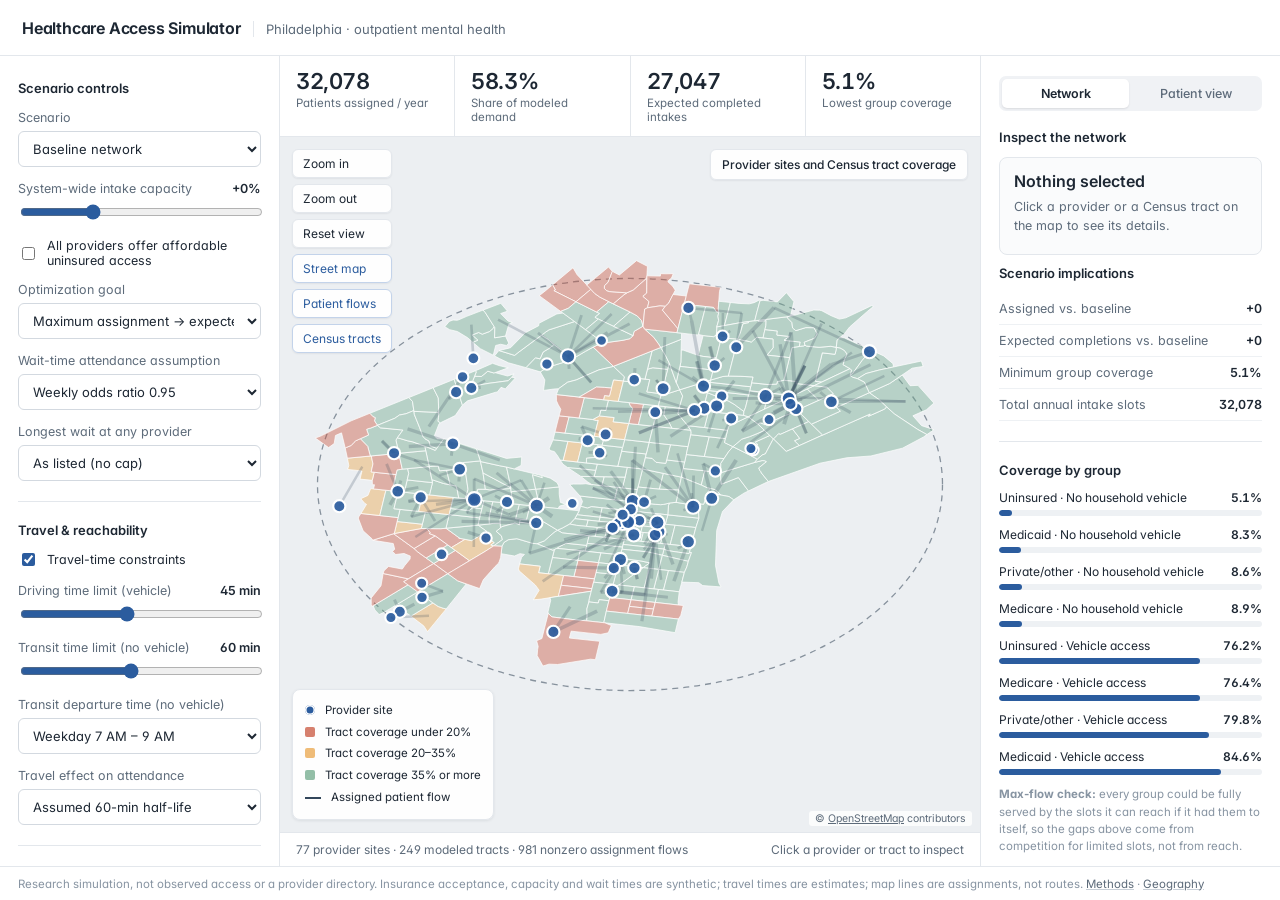
==== commit 1c0c71f4: "Updates to methods" ====
--- a/AccessLab_Map_Preview.html
+++ b/AccessLab_Map_Preview.html
@@ -71,31 +71,31 @@
 @media(max-width:900px){.layout{grid-template-columns:1fr;height:auto}.panel{border:0;border-bottom:1px solid var(--line)}.mapcol{height:72vh;min-height:550px;order:-1}.rightpanel{border:0}.metrics{grid-template-columns:repeat(2,1fr)}header{height:auto;min-height:56px;flex-wrap:wrap;padding:12px 16px}.sitefoot{height:auto;white-space:normal;flex-wrap:wrap;padding:10px 16px}}
 </style></head><body>
 <header><div><strong>Healthcare Access Simulator</strong><small>Philadelphia · outpatient mental health</small></div></header>
-<main class="layout"><aside class="panel"><h2>Scenario controls</h2><div class="control"><label for="preset">Scenario</label><select id="preset"><option value="baseline">Baseline network</option><option value="equity">Max–min equity allocation</option><option value="capacity">Expand all capacity +20%</option><option value="uninsured">Uninsured access everywhere</option><option value="combined">Capacity + uninsured access</option><option value="piecewise">Alternative wait-time model</option><option value="custom">Custom intervention</option></select></div>
+<main class="layout"><aside class="panel"><h2>Scenario controls</h2><div class="control"><label for="preset">Scenario</label><select id="preset"><option value="baseline">Baseline network</option><option value="equity">Max–min equity allocation</option><option value="capacity">Expand all capacity +20%</option><option value="uninsured">Uninsured access everywhere</option><option value="combined">Capacity + uninsured access</option><option value="piecewise">Alternative wait-time model</option><option value="waitcap">Shorter waits: cap at 30 days</option><option value="travel30">Stronger travel penalty (30-min half-life)</option><option value="telehealth">Telehealth for 20% of slots</option><option value="custom">Custom intervention</option></select></div>
 <div class="control"><label for="capacity">System-wide intake capacity <b id="caplabel">+0%</b></label><input id="capacity" type="range" min="-40" max="100" value="0" step="5"></div>
 <label class="check"><input id="uninsured" type="checkbox">All providers offer affordable uninsured access</label>
 <div class="control"><label for="objective">Optimization goal</label><select id="objective"><option value="attendance">Maximum assignment → expected attendance</option><option value="equity">Maximum assignment → max–min group equity</option></select></div>
-<div class="control"><label for="waitmodel">Wait-time attendance assumption</label><select id="waitmodel"><option value="odds">Weekly odds ratio 0.95</option><option value="piecewise">Piecewise published no-show anchors</option></select></div>
-<div class="divider"></div><h2>Travel & reachability</h2><label class="check"><input id="travelenabled" type="checkbox" checked>Travel-time constraints</label><div class="control"><label>Driving time limit (vehicle) <b id="carlabel">45 min</b></label><input id="carmax" type="range" min="10" max="90" step="5" value="45"></div><div class="control"><label>Transit time limit (no vehicle) <b id="nocarlabel">60 min</b></label><input id="nocarmax" type="range" min="10" max="120" step="5" value="60"></div><div class="control" id="transitwindowbox"><label>Transit departure time (no vehicle)</label><select id="transitwindow"></select></div><div class="divider"></div><h2>Direct map interventions</h2><button id="addsite" class="btn secondary">Place a new clinic on map</button><div id="newsite" class="hidden"><div class="control"><label>New clinic annual intake capacity</label><input id="newcap" type="number" value="400" min="0" max="10000"></div><div class="control"><label>New clinic wait (days)</label><input id="newwait" type="number" value="30" min="0" max="180"></div><label class="check"><input id="newmedicaid" type="checkbox" checked>Accept Medicaid</label><label class="check"><input id="newmedicare" type="checkbox" checked>Accept Medicare</label><label class="check"><input id="newprivate" type="checkbox" checked>Accept private</label><label class="check"><input id="newuninsured" type="checkbox" checked>Affordable uninsured access</label><p class="tiny" id="newcoord">Click the map to choose a site location.</p></div>
-<div id="selectededit" class="hidden"><h3>Selected provider intervention</h3><div class="control"><label>Change annual intake capacity (slots)</label><input id="sitecapdelta" type="number" value="0" step="25"></div><label class="check"><input id="editmedicaid" type="checkbox">Medicaid</label><label class="check"><input id="editmedicare" type="checkbox">Medicare</label><label class="check"><input id="editprivate" type="checkbox">Private</label><label class="check"><input id="edituninsured" type="checkbox">Uninsured</label></div>
+<div class="control"><label for="waitmodel">Wait-time attendance assumption</label><select id="waitmodel"><option value="odds">Weekly odds ratio 0.95</option><option value="piecewise">Piecewise published no-show anchors</option></select></div><div class="control"><label for="waitcap">Longest wait at any provider</label><select id="waitcap"><option value="">As listed (no cap)</option><option value="60">60 days</option><option value="30">30 days</option><option value="14">14 days</option><option value="7">7 days (open access)</option></select></div>
+<div class="divider"></div><h2>Travel & reachability</h2><label class="check"><input id="travelenabled" type="checkbox" checked>Travel-time constraints</label><div class="control"><label>Driving time limit (vehicle) <b id="carlabel">45 min</b></label><input id="carmax" type="range" min="10" max="90" step="5" value="45"></div><div class="control"><label>Transit time limit (no vehicle) <b id="nocarlabel">60 min</b></label><input id="nocarmax" type="range" min="10" max="120" step="5" value="60"></div><div class="control" id="transitwindowbox"><label>Transit departure time (no vehicle)</label><select id="transitwindow"></select></div><div class="control"><label for="traveldecay">Travel effect on attendance</label><select id="traveldecay"><option value="halflife60">Assumed 60-min half-life</option><option value="halflife30">30-min half-life (Finnish study)</option><option value="group">Group piecewise T(t)</option></select></div><div class="divider"></div><h2>Telehealth</h2><div class="control"><label for="teleshare">Share of slots offered by video <b id="telelabel">0%</b></label><input id="teleshare" type="range" min="0" max="50" step="5" value="0"></div><div class="control"><label for="teleeffect">Telehealth attendance effect</label><select id="teleeffect"><option value="neutral">Same as in person</option><option value="favorable">Better: no-show odds ×0.64 (Pullyblank 2024)</option><option value="unfavorable">Worse: no-shows 17% vs 13% (Bhatta 2023)</option></select></div><p class="tiny">Video slots need no travel and are open to any patient whose insurance the site accepts. Evidence comes from established patients, not first intakes.</p><div class="divider"></div><h2>Direct map interventions</h2><button id="addsite" class="btn secondary">Place a new clinic on map</button><div id="newsite" class="hidden"><div class="control"><label>New clinic annual intake capacity</label><input id="newcap" type="number" value="400" min="0" max="10000"></div><div class="control"><label>New clinic wait (days)</label><input id="newwait" type="number" value="30" min="0" max="180"></div><label class="check"><input id="newmedicaid" type="checkbox" checked>Accept Medicaid</label><label class="check"><input id="newmedicare" type="checkbox" checked>Accept Medicare</label><label class="check"><input id="newprivate" type="checkbox" checked>Accept private</label><label class="check"><input id="newuninsured" type="checkbox" checked>Affordable uninsured access</label><p class="tiny" id="newcoord">Click the map to choose a site location.</p></div>
+<div id="selectededit" class="hidden"><h3>Selected provider intervention</h3><div class="control"><label>Change annual intake capacity (slots)</label><input id="sitecapdelta" type="number" value="0" step="25"></div><div class="control"><label>Wait for a first appointment (days)</label><input id="sitewait" type="number" min="0" max="365" step="1"></div><label class="check"><input id="editmedicaid" type="checkbox">Medicaid</label><label class="check"><input id="editmedicare" type="checkbox">Medicare</label><label class="check"><input id="editprivate" type="checkbox">Private</label><label class="check"><input id="edituninsured" type="checkbox">Uninsured</label></div>
 <div class="divider"></div><button id="run" class="btn">Recalculate network</button><div class="buttonrow"><button id="reset" class="btn secondary smallbtn">Reset changes</button><button id="compare" class="btn secondary smallbtn">Compare baseline</button></div></aside>
 <section class="mapcol"><div class="metrics"><div class="metric"><div class="value" id="served">—</div><div class="lbl">Patients assigned / year</div></div><div class="metric"><div class="value" id="coverage">—</div><div class="lbl">Share of modeled demand</div></div><div class="metric"><div class="value" id="completed">—</div><div class="lbl">Expected completed intakes</div></div><div class="metric"><div class="value" id="equity">—</div><div class="lbl">Lowest group coverage</div></div></div><div class="mapwrap"><svg id="map" viewBox="0 0 1000 690" preserveAspectRatio="xMidYMid meet" role="img" aria-label="Geographic map of provider sites and modeled cohort connections"><g id="maptiles"></g><g id="mapcontent"></g></svg><div class="maptools"><button id="zoomin" class="tool">Zoom in</button><button id="zoomout" class="tool">Zoom out</button><button id="home" class="tool">Reset view</button><button id="tilesbtn" class="tool active">Street map</button><button id="flowsbtn" class="tool active">Patient flows</button><button id="originsbtn" class="tool active">Census tracts</button></div><div class="attrib">© <a href="https://www.openstreetmap.org/copyright" target="_blank">OpenStreetMap</a> contributors</div><div class="maptitle" id="maptitle">Provider locations · patient geography is illustrative</div><div class="maplegend"><div><b style="background:#2b5c9e;box-shadow:0 0 0 1.5px #fff inset"></b> Provider site</div><div><b class="sq" style="background:#c8553d"></b> Tract coverage under 20%</div><div><b class="sq" style="background:#e9a54b"></b> Tract coverage 20–35%</div><div><b class="sq" style="background:#6fa88a"></b> Tract coverage 35% or more</div><div><b class="line" style="background:#33475b"></b> Assigned patient flow</div></div></div><div class="bottom"><span id="mapstatus">Loading network…</span><span>Click a provider or tract to inspect</span></div></section>
-<aside class="panel rightpanel"><div class="tabs"><button id="tabnetwork" class="tab active">Network</button><button id="tabpatient" class="tab">Patient view</button></div><div id="networkpane"><h2>Inspect the network</h2><div id="selection"><div class="detail"><div class="name">Nothing selected</div><p>Click a provider or a Census tract on the map to see its details.</p></div></div><h2>Scenario implications</h2><div id="implications"></div><div class="divider"></div><h2>Coverage by group</h2><div id="groups"></div><div class="divider"></div><h2>Methods</h2><p class="small"><a class="link" href="docs/MODEL_AND_PROVENANCE.md" target="_blank">Model and sources ↗</a></p><p class="small"><a class="link" href="docs/GEOGRAPHY.md" target="_blank">Geography and travel times ↗</a></p></div>
+<aside class="panel rightpanel"><div class="tabs"><button id="tabnetwork" class="tab active">Network</button><button id="tabpatient" class="tab">Patient view</button></div><div id="networkpane"><h2>Inspect the network</h2><div id="selection"><div class="detail"><div class="name">Nothing selected</div><p>Click a provider or a Census tract on the map to see its details.</p></div></div><h2>Scenario implications</h2><div id="implications"></div><div class="divider"></div><h2>Coverage by group</h2><div id="groups"></div><p class="tiny" id="groupreach"></p><div class="divider"></div><h2>Where would more capacity help?</h2><p class="tiny">Shadow prices from the optimizer: expected completed intakes gained per extra yearly slot at each site in the current scenario. Click a site to inspect it.</p><div id="slotvalues"></div><div class="divider"></div><h2>Best location for a new clinic</h2><div class="control"><label for="sscap">Annual intake capacity</label><input id="sscap" type="number" value="500" min="50" max="5000" step="50"></div><div class="control"><label for="sswait">Wait for a first appointment (days)</label><input id="sswait" type="number" value="14" min="0" max="180"></div><label class="check"><input id="ssmedicaid" type="checkbox" checked>Accepts Medicaid</label><label class="check"><input id="ssmedicare" type="checkbox">Accepts Medicare</label><label class="check"><input id="ssprivate" type="checkbox">Accepts private</label><label class="check"><input id="ssuninsured" type="checkbox" checked>Affordable uninsured access</label><div class="control"><label for="ssgoal">Goal</label><select id="ssgoal"><option value="completed">Most expected completed intakes</option><option value="equity">Highest coverage for the worst-off group</option></select></div><div class="control"><label for="sscount">Number of clinics</label><select id="sscount"><option value="1">1</option><option value="2">2 (added one at a time)</option><option value="3">3 (added one at a time)</option></select></div><button id="ssrun" class="btn secondary">Find best location</button><div id="ssresults"></div><div class="divider"></div><h2>Methods</h2><p class="small"><a class="link" href="docs/MODEL_AND_PROVENANCE.md" target="_blank">Model and sources ↗</a></p><p class="small"><a class="link" href="docs/GEOGRAPHY.md" target="_blank">Geography and travel times ↗</a></p><p class="small"><a class="link" href="docs/RESEARCH_INTEGRATION.md" target="_blank">How the research is used ↗</a></p><p class="small"><a class="link" href="docs/GRAPH_METHODS.md" target="_blank">Graph and optimization methods ↗</a></p><p class="small"><a class="link" href="docs/INTERVENTION_ANALYSIS.md" target="_blank">Intervention analysis ↗</a></p></div>
 <div id="patientpane" class="hidden"><h2>Find providers for a patient</h2><button id="ptpick" class="btn secondary smallbtn">Set patient location on map</button><p class="tiny" id="ptloc">No location yet. Click the button, then click where the patient lives.</p>
 <div class="control"><label for="ptins">Insurance</label><select id="ptins"><option>Medicaid</option><option>Medicare</option><option value="Private/other">Private / other</option><option>Uninsured</option></select></div>
 <div class="control"><label for="ptcar">How they travel</label><select id="ptcar"><option value="1">Has a car (driving)</option><option value="0">No car (public transit)</option></select></div>
 <div class="control"><label for="ptmax">Longest acceptable trip <b id="ptmaxlabel">45 min</b></label><input id="ptmax" type="range" min="10" max="120" step="5" value="45"></div>
 <div class="control hidden" id="ptwindowbox"><label for="ptwindow">When they would travel</label><select id="ptwindow"></select></div>
-<div class="control"><label for="ptsort">Sort by</label><select id="ptsort"><option value="attend">Most likely to attend (model)</option><option value="minutes">Shortest trip</option><option value="wait">Shortest wait</option></select></div>
+<div class="control"><label for="ptsort">Sort by</label><select id="ptsort"><option value="attend">Most likely to attend (model)</option><option value="minutes">Shortest trip</option><option value="wait">Shortest wait</option><option value="group">Group accessibility score</option></select></div><div class="control hidden" id="ptweightbox"><label for="ptweights">Score weighting (travel / wait)</label><select id="ptweights"><option value="0.6">60 / 40</option><option value="0.5">50 / 50</option><option value="0.4">40 / 60</option></select></div>
 <div id="ptdetail"></div><div id="ptsummary" class="small muted"></div><div id="ptlist"></div>
-<p class="tiny">"Likely to attend" combines the model's assumed effects of wait time and travel time; it is not a measured rate. "Booked" is how much of the site's capacity the current scenario fills. Travel uses the nearest Census tract's network times.</p></div></aside></main>
+<p class="tiny">"Likely to attend" combines the model's assumed effects of wait time and travel time; it is not a measured rate. "Booked" is how much of the site's capacity the current scenario fills. Travel uses the nearest Census tract's network times. "Group score" is the research team's proposed formula: insurance-accepting sites scored 0–100 as weighted travel score T(t) plus wait score W(d) (see docs/RESEARCH_INTEGRATION.md).</p></div></aside></main>
 <footer class="sitefoot"><span class="msg">Research simulation, not observed access or a provider directory. Insurance acceptance, capacity and wait times are synthetic; travel times are estimates; map lines are assignments, not routes. <a href="docs/MODEL_AND_PROVENANCE.md" target="_blank">Methods</a> · <a href="docs/GEOGRAPHY.md" target="_blank">Geography</a></span></footer>
-<script id="snapshot" type="application/json">{"meta":{"geography_verified":true,"study_area":{"center_lat":39.964368,"center_lon":-75.163773,"radius_miles":5.36,"rule":"smallest circle containing all providers","tracts_kept":249,"tracts_total":391},"geography_active":true,"travel_mode":"network","vehicle_limit":45.0,"no_vehicle_limit":60.0,"geography_warning":"Travel times from R5 routing: driving on OpenStreetMap roads (free-flow, no congestion); public transit on SEPTA schedules (median over departures 2026-11-17 07:00 + 2.0 h, incl. walking and waiting). Tract origins are Census internal points. Attendance-vs-travel multiplier is an assumption.","network_travel_available":true,"travel_source":{"created":"2026-11-15T14:05:50","router":"R5 via r5py 1.1.7","osm_file":"philadelphia.osm.pbf","gtfs_files":["google_bus.zip","google_rail.zip"],"departure":"2026-11-17T07:00:00","departure_window_hours":2.0,"transit_windows":[{"key":"am","column":"transit_am_min","departure":"2026-11-17T07:00:00","label":"Weekday 7 AM – 9 AM"},{"key":"midday","column":"transit_midday_min","departure":"2026-11-17T11:00:00","label":"Weekday 11 AM – 1 PM"},{"key":"evening","column":"transit_evening_min","departure":"2026-11-17T17:00:00","label":"Weekday 5 PM – 7 PM"}],"default_transit_window":"am","transit_statistic":"median travel time over departures every minute in the window","transit_modes":"all GTFS transit modes + walking (access, egress, transfers); walk-only used if faster","drive_modes":"car on OSM road network, free-flow speeds (no congestion)","max_minutes":180,"origins":"Census 2024 Gazetteer tract internal points (data/tract_representative_points.csv)","missing_provider_pairs":{"drive_min":0,"transit_am_min":0,"transit_midday_min":0,"transit_evening_min":0}},"transit_window":"am","transit_windows":[{"key":"am","label":"Weekday 7 AM – 9 AM"},{"key":"midday","label":"Weekday 11 AM – 1 PM"},{"key":"evening","label":"Weekday 5 PM – 7 PM"}],"new_site_travel":null,"algorithm":"Two-stage linear programming over up to 17 candidate sites per cohort: maximum assignment then maximum expected attendance","candidate_edge_pruning":true,"edge_count":31621,"nonzero_flows":981},"metrics":{"demand":55034.04,"assigned":32078.0,"completed":27047.04,"coverage":0.58288,"attendance":0.84316,"min_group_coverage":0.05119,"capacity":32078.0},"providers":[{"id":"H001","name":"HEARTFELT INTERVENTIONS, LLC","address":"3580 Indian Queen Lane, Philadelphia, PA 19129","lat":40.0096688,"lon":-75.1906533,"capacity":126.0,"assigned":126.0,"wait":180.0,"accepts":{"Medicaid":true,"Medicare":true,"Private/other":true,"Uninsured":false}},{"id":"H002","name":"HISPANIC COMMUNITY COUNSELING SERVICES","address":"1952 E Allegheny Avenue, Philadelphia, PA 19134","lat":39.9946228,"lon":-75.1118597,"capacity":679.0,"assigned":679.0,"wait":31.0,"accepts":{"Medicaid":true,"Medicare":true,"Private/other":true,"Uninsured":true}},{"id":"H003","name":"HISPANIC COMMUNITY COUNSELING SERVICES","address":"3221 Kensington Avenue, Philadelphia, PA 19134","lat":39.9967681,"lon":-75.1124489,"capacity":535.0,"assigned":535.0,"wait":13.0,"accepts":{"Medicaid":true,"Medicare":true,"Private/other":true,"Uninsured":true}},{"id":"H004","name":"HOLCOMB BEHAVIORAL HEALTH SYSTEM","address":"225 S 69th Street, Upper Darby, PA 19082","lat":39.9561918,"lon":-75.2578197,"capacity":282.0,"assigned":282.0,"wait":74.0,"accepts":{"Medicaid":true,"Medicare":false,"Private/other":false,"Uninsured":true}},{"id":"H005","name":"HORIZON HOUSE, INC.","address":"5901 Market Street, Philadelphia, PA 19139","lat":39.961815,"lon":-75.238927,"capacity":480.0,"assigned":480.0,"wait":47.0,"accepts":{"Medicaid":true,"Medicare":false,"Private/other":true,"Uninsured":true}},{"id":"H006","name":"HOSPITAL OF UNIVERSITY OF PENNSYLVANIA","address":"3535 Market Street, Philadelphia, PA 19104","lat":39.9563537,"lon":-75.1939444,"capacity":1181.0,"assigned":1181.0,"wait":41.0,"accepts":{"Medicaid":false,"Medicare":true,"Private/other":true,"Uninsured":false}},{"id":"H007","name":"HOSPITAL OF UNIVERSITY OF PENNSYLVANIA - HUP DICKENS","address":"3400 Spruce Street, Philadelphia, PA 19104","lat":39.9499481,"lon":-75.1941014,"capacity":369.0,"assigned":369.0,"wait":47.0,"accepts":{"Medicaid":true,"Medicare":false,"Private/other":true,"Uninsured":false}},{"id":"H008","name":"INTEGRATED COMMUNITY HEALTH NETWORK, LLC","address":"6523 Elmwood Avenue, Philadelphia, PA 19142","lat":39.9219317,"lon":-75.2310609,"capacity":138.0,"assigned":138.0,"wait":76.0,"accepts":{"Medicaid":false,"Medicare":true,"Private/other":true,"Uninsured":false}},{"id":"H009","name":"JOSEPH J. PETERS INSTITUTE (JJPI)","address":"4601 Market Street, Philadelphia, PA 19143","lat":39.958744,"lon":-75.214159,"capacity":110.0,"assigned":110.0,"wait":24.0,"accepts":{"Medicaid":true,"Medicare":true,"Private/other":true,"Uninsured":true}},{"id":"H010","name":"JOSEPH J. PETERS INSTITUTE (JJPI) - BROAD STREET","address":"100 S Broad Street, Philadelphia, PA 19110","lat":39.9502599,"lon":-75.1643576,"capacity":556.0,"assigned":556.0,"wait":54.0,"accepts":{"Medicaid":true,"Medicare":true,"Private/other":false,"Uninsured":false}},{"id":"H011","name":"JOSEPH J. PETERS INSTITUTE (JJPI) - SAFETY & RESPONSIBILITY SERVICES","address":"1211 Chestnut Street, Philadelphia, PA 19107","lat":39.9507708,"lon":-75.1607119,"capacity":163.0,"assigned":163.0,"wait":106.0,"accepts":{"Medicaid":true,"Medicare":true,"Private/other":true,"Uninsured":true}},{"id":"H012","name":"JOSEPH J. PETERS INSTITUTE (JJPI) - SRP","address":"100 S Broad Street, Philadelphia, PA","lat":39.9502599,"lon":-75.1643576,"capacity":264.0,"assigned":264.0,"wait":59.0,"accepts":{"Medicaid":true,"Medicare":true,"Private/other":true,"Uninsured":true}},{"id":"H013","name":"JOSEPH J. PETERS INSTITUTE (JJPI) - VAUX PATH","address":"2300 W Master Street, Philadelphia, PA 19122","lat":39.976302,"lon":-75.17359,"capacity":178.0,"assigned":178.0,"wait":45.0,"accepts":{"Medicaid":false,"Medicare":false,"Private/other":true,"Uninsured":false}},{"id":"H014","name":"KIND AUTHENTIC THERAPEUTIC INITIATIVES, LLC (KATI)","address":"2832 Coral Street, Philadelphia, PA 19134","lat":39.9888069,"lon":-75.1187809,"capacity":51.0,"assigned":51.0,"wait":46.0,"accepts":{"Medicaid":true,"Medicare":false,"Private/other":true,"Uninsured":false}},{"id":"H015","name":"MEN AND WOMEN FOR HUMAN EXCELLENCE","address":"2600 Cecil B Moore Avenue, Philadelphia, PA 19121","lat":39.9810345,"lon":-75.1774605,"capacity":296.0,"assigned":296.0,"wait":26.0,"accepts":{"Medicaid":true,"Medicare":false,"Private/other":true,"Uninsured":true}},{"id":"H016","name":"MINDFUL ESSENCE THERAPEUTIC SERVICES, LLC","address":"2424 E York Street, Philadelphia, PA","lat":39.977336,"lon":-75.1239008,"capacity":26.0,"assigned":26.0,"wait":65.0,"accepts":{"Medicaid":true,"Medicare":false,"Private/other":true,"Uninsured":true}},{"id":"H017","name":"NEW SPIRIT BEHAVIORAL HEALTH FOUNDATION, A","address":"4190 City Avenue, Philadelphia, PA","lat":40.0048321,"lon":-75.2179365,"capacity":152.0,"assigned":152.0,"wait":43.0,"accepts":{"Medicaid":false,"Medicare":true,"Private/other":true,"Uninsured":true}},{"id":"H018","name":"NORTHEAST TREATMENT CENTERS (NET CENTERS) - COLUMBUS","address":"520 N Christopher Columbus Boulevard, Philadelphia, PA 19123","lat":39.9591905,"lon":-75.1373355,"capacity":592.0,"assigned":592.0,"wait":20.0,"accepts":{"Medicaid":true,"Medicare":true,"Private/other":true,"Uninsured":false}},{"id":"H019","name":"ONE STOP WELLNESS MD LLC","address":"2418 E York Street, Philadelphia, PA 19125","lat":39.9779057,"lon":-75.1246441,"capacity":68.0,"assigned":68.0,"wait":23.0,"accepts":{"Medicaid":false,"Medicare":false,"Private/other":true,"Uninsured":true}},{"id":"H020","name":"ONE STOP WELLNESS MD LLC","address":"1500 Walnut Street, Philadelphia, PA","lat":39.9493923,"lon":-75.166186,"capacity":38.0,"assigned":38.0,"wait":35.0,"accepts":{"Medicaid":true,"Medicare":true,"Private/other":true,"Uninsured":false}},{"id":"H021","name":"PAN AMERICAN MENTAL HEALTH SERVICES","address":"2561 N Front Street, Philadelphia, PA 19133","lat":39.9891827,"lon":-75.1310354,"capacity":253.0,"assigned":253.0,"wait":52.0,"accepts":{"Medicaid":false,"Medicare":true,"Private/other":true,"Uninsured":false}},{"id":"H022","name":"PAN AMERICAN MENTAL HEALTH SERVICES","address":"4519 N 5th Street, Philadelphia, PA 19140","lat":40.0200597,"lon":-75.1338206,"capacity":207.0,"assigned":207.0,"wait":44.0,"accepts":{"Medicaid":true,"Medicare":true,"Private/other":true,"Uninsured":false}},{"id":"H023","name":"PENNSYLVANIA HOSPITAL (HALL-MERCER COMMUNITY BEHAVIORAL HEALTH CENTER)","address":"245 S 8th Street, Philadelphia, PA 19106","lat":39.9465932,"lon":-75.1543838,"capacity":552.0,"assigned":552.0,"wait":20.0,"accepts":{"Medicaid":true,"Medicare":true,"Private/other":true,"Uninsured":true}},{"id":"H024","name":"PHILADELPHIA CONSULTATION CENTER","address":"401 S 2nd Street, Philadelphia, PA","lat":39.9428639,"lon":-75.1449323,"capacity":770.0,"assigned":770.0,"wait":28.0,"accepts":{"Medicaid":true,"Medicare":true,"Private/other":true,"Uninsured":false}},{"id":"H025","name":"WES HEALTH SYSTEM","address":"2101 S Broad Street, Philadelphia, PA 19148","lat":39.924237,"lon":-75.169547,"capacity":563.0,"assigned":563.0,"wait":34.0,"accepts":{"Medicaid":false,"Medicare":true,"Private/other":true,"Uninsured":false}},{"id":"H026","name":"WES HEALTH SYSTEM","address":"2514 N Broad Street, Philadelphia, PA 19132","lat":39.9915605,"lon":-75.1555965,"capacity":216.0,"assigned":216.0,"wait":48.0,"accepts":{"Medicaid":true,"Medicare":false,"Private/other":true,"Uninsured":false}},{"id":"H027","name":"VITAE HEALTH MEDICAL PENNSYLVANIA","address":"2600 Belmont Avenue, Philadelphia, PA 19131","lat":39.9991024,"lon":-75.2200304,"capacity":312.0,"assigned":312.0,"wait":37.0,"accepts":{"Medicaid":true,"Medicare":true,"Private/other":true,"Uninsured":true}},{"id":"H028","name":"VIRTUAL HOPE BEHAVIORAL HEALTH SERVICES, LLC","address":"5945 Lansdowne Avenue, Philadelphia, PA","lat":39.976157,"lon":-75.2401062,"capacity":294.0,"assigned":294.0,"wait":38.0,"accepts":{"Medicaid":true,"Medicare":true,"Private/other":true,"Uninsured":false}},{"id":"H029","name":"VANNA HEALTH (VANNA MEDICAL SERVICES, PA)","address":"5070 Parkside Avenue, Philadelphia, PA 19131","lat":39.9796873,"lon":-75.2210853,"capacity":494.0,"assigned":494.0,"wait":62.0,"accepts":{"Medicaid":true,"Medicare":true,"Private/other":true,"Uninsured":true}},{"id":"H030","name":"UNIVERSITY OF PENNSYLVANIA - PENNSYLVANIA","address":"800 Spruce Street, Philadelphia, PA","lat":39.9453631,"lon":-75.1556518,"capacity":483.0,"assigned":483.0,"wait":58.0,"accepts":{"Medicaid":true,"Medicare":false,"Private/other":true,"Uninsured":true}},{"id":"H031","name":"TOWER-DREXEL ACADEMIC GROUP - PSYCHIATRY","address":"1427 Vine Street, Philadelphia, PA","lat":39.9582299,"lon":-75.1629144,"capacity":872.0,"assigned":872.0,"wait":77.0,"accepts":{"Medicaid":true,"Medicare":true,"Private/other":true,"Uninsured":false}},{"id":"H032","name":"THRIVEWELL HEALTH CO.","address":"3228 N 20th Street, Philadelphia, PA 19140","lat":40.0037861,"lon":-75.1624028,"capacity":160.0,"assigned":160.0,"wait":30.0,"accepts":{"Medicaid":true,"Medicare":true,"Private/other":true,"Uninsured":false}},{"id":"H033","name":"THOMAS JEFFERSON UNIVERSITY HOSPITAL - PSYCHIATRIC ASSOCIATES","address":"833 Chestnut Street, Philadelphia, PA 19107","lat":39.9500971,"lon":-75.1549287,"capacity":1184.0,"assigned":1184.0,"wait":27.0,"accepts":{"Medicaid":true,"Medicare":true,"Private/other":true,"Uninsured":false}},{"id":"H034","name":"SIMPLY THERAPY MENTAL HEALTH CENTER - LPC GROUP","address":"2735 N 5th Street, Philadelphia, PA 19133","lat":39.993054,"lon":-75.1397812,"capacity":547.0,"assigned":547.0,"wait":14.0,"accepts":{"Medicaid":true,"Medicare":true,"Private/other":true,"Uninsured":true}},{"id":"H035","name":"SERENITY SAFE HAVEN OUTPATIENT CLINIC (FKA AGAPE STORAGE HEALTH CARE SERVICES)","address":"5520 Chester Avenue, Philadelphia, PA","lat":39.9381202,"lon":-75.2247388,"capacity":182.0,"assigned":182.0,"wait":59.0,"accepts":{"Medicaid":true,"Medicare":true,"Private/other":true,"Uninsured":false}},{"id":"H036","name":"SAFE MEADOW MEDICAL CENTER","address":"7042 Elmwood Avenue, Philadelphia, PA","lat":39.9165105,"lon":-75.2382527,"capacity":302.0,"assigned":302.0,"wait":24.0,"accepts":{"Medicaid":true,"Medicare":true,"Private/other":true,"Uninsured":false}},{"id":"H037","name":"RIGHT BALANCE COUNSELING AND CONSULTANT, LLC","address":"4617 Woodland Avenue, Philadelphia, PA","lat":39.9442188,"lon":-75.2103628,"capacity":117.0,"assigned":117.0,"wait":86.0,"accepts":{"Medicaid":false,"Medicare":true,"Private/other":true,"Uninsured":false}},{"id":"H038","name":"REDEEM CARING HANDS, LLC","address":"2209 S 63rd Street, Philadelphia, PA 19142","lat":39.9272328,"lon":-75.2311697,"capacity":64.0,"assigned":64.0,"wait":66.0,"accepts":{"Medicaid":true,"Medicare":false,"Private/other":true,"Uninsured":false}},{"id":"H039","name":"ALLIED COMFORT N CARE OUTPATIENT MENTAL HEALTH","address":"236 W Allegheny Avenue, Philadelphia, PA","lat":39.9975878,"lon":-75.1341087,"capacity":127.0,"assigned":127.0,"wait":32.0,"accepts":{"Medicaid":true,"Medicare":true,"Private/other":true,"Uninsured":true}},{"id":"H040","name":"ARCLINE ASSOCIATES COUNSEL SERVICES, LLC","address":"1601 Walnut Street, Philadelphia, PA","lat":39.9498719,"lon":-75.1676442,"capacity":52.0,"assigned":52.0,"wait":82.0,"accepts":{"Medicaid":true,"Medicare":false,"Private/other":true,"Uninsured":false}},{"id":"H041","name":"AS THERAPY, LLC (D/B/A WISSAHICKON VALLEY COUNSELING)","address":"4931 Wissahickon Avenue, Philadelphia, PA","lat":40.0185163,"lon":-75.1729693,"capacity":35.0,"assigned":35.0,"wait":29.0,"accepts":{"Medicaid":false,"Medicare":true,"Private/other":true,"Uninsured":false}},{"id":"H042","name":"ASOCIACION PUERTORRIQUENOS EN MARCHA (APM)","address":"4301 Rising Sun Avenue, Philadelphia, PA","lat":40.016004,"lon":-75.129398,"capacity":269.0,"assigned":269.0,"wait":93.0,"accepts":{"Medicaid":false,"Medicare":true,"Private/other":true,"Uninsured":false}},{"id":"H043","name":"ASSESSMENT AND TREATMENT ALTERNATIVES","address":"1235 Vine Street, Philadelphia, PA","lat":39.9577549,"lon":-75.1592229,"capacity":219.0,"assigned":219.0,"wait":49.0,"accepts":{"Medicaid":false,"Medicare":true,"Private/other":true,"Uninsured":false}},{"id":"H044","name":"BEANEL BEHAVIORAL HEALTH SERVICES, LLC","address":"7236 Elmwood Avenue, Philadelphia, PA","lat":39.9143678,"lon":-75.2411246,"capacity":80.0,"assigned":80.0,"wait":103.0,"accepts":{"Medicaid":false,"Medicare":false,"Private/other":true,"Uninsured":false}},{"id":"H045","name":"BELMONT BEHAVIORAL HEALTH","address":"4200 Monument Road, Philadelphia, PA","lat":40.0006686,"lon":-75.2151032,"capacity":298.0,"assigned":298.0,"wait":41.0,"accepts":{"Medicaid":true,"Medicare":true,"Private/other":true,"Uninsured":true}},{"id":"H046","name":"BEYOND MENTAL HEALTH & WELLNESS, LLC","address":"2929 Arch Street, Philadelphia, PA 19104","lat":39.9572797,"lon":-75.1824563,"capacity":25.0,"assigned":25.0,"wait":90.0,"accepts":{"Medicaid":false,"Medicare":true,"Private/other":true,"Uninsured":false}},{"id":"H047","name":"CASA DE CONSEJERIA Y SALUD INTEGRAL, INC. - MHOP","address":"618 W Lehigh Avenue, Philadelphia, PA 19133","lat":39.9921988,"lon":-75.1428706,"capacity":596.0,"assigned":596.0,"wait":11.0,"accepts":{"Medicaid":true,"Medicare":true,"Private/other":true,"Uninsured":false}},{"id":"H048","name":"CENTER FOR FAMILIES AND RELATIONSHIPS (CFAR) - 23RD STREET","address":"1845 N 23rd Street, Philadelphia, PA","lat":39.9831913,"lon":-75.1716659,"capacity":226.0,"assigned":226.0,"wait":25.0,"accepts":{"Medicaid":true,"Medicare":false,"Private/other":false,"Uninsured":true}},{"id":"H049","name":"CENTRALIZED COMPREHENSIVE HUMAN SERVICES, INC. - JOHN F. KENNEDY (JFK) BEHAVIORAL HEALTH CENTER","address":"112 N Broad Street, Philadelphia, PA","lat":39.9549927,"lon":-75.163513,"capacity":323.0,"assigned":323.0,"wait":38.0,"accepts":{"Medicaid":true,"Medicare":true,"Private/other":true,"Uninsured":false}},{"id":"H050","name":"CHILDREN’S HOSPITAL OF PHILADELPHIA (CHOP) - EATING DISORDER ASSESSMENT AND TREATMENT PROGRAM","address":"4601 Market Street, Philadelphia, PA 19139","lat":39.958744,"lon":-75.214159,"capacity":1425.0,"assigned":1425.0,"wait":60.0,"accepts":{"Medicaid":true,"Medicare":false,"Private/other":false,"Uninsured":false}},{"id":"H051","name":"CITIZENS ACTING TOGETHER CAN HELP, INC. (CATCH)","address":"1163 S Broad Street, Philadelphia, PA","lat":39.9361679,"lon":-75.1668726,"capacity":670.0,"assigned":670.0,"wait":25.0,"accepts":{"Medicaid":true,"Medicare":false,"Private/other":true,"Uninsured":false}},{"id":"H052","name":"CITIZENS ACTING TOGETHER CAN HELP, INC. (CATCH)","address":"1400 Reed Street, Philadelphia, PA 19146","lat":39.9329116,"lon":-75.1690208,"capacity":315.0,"assigned":315.0,"wait":79.0,"accepts":{"Medicaid":true,"Medicare":true,"Private/other":true,"Uninsured":false}},{"id":"H053","name":"CITIZENS ACTING TOGETHER CAN HELP, INC. (CATCH) - PENROSE AVENUE","address":"2401 Penrose Avenue, Philadelphia, PA","lat":39.9089233,"lon":-75.1885656,"capacity":312.0,"assigned":312.0,"wait":56.0,"accepts":{"Medicaid":true,"Medicare":true,"Private/other":true,"Uninsured":false}},{"id":"H054","name":"CITYWIDE COMMUNITY COUNSELING SERVICES, INC.","address":"537 E Allegheny Avenue, Philadelphia, PA 19134","lat":39.9975955,"lon":-75.1198987,"capacity":1142.0,"assigned":1142.0,"wait":79.0,"accepts":{"Medicaid":true,"Medicare":true,"Private/other":false,"Uninsured":false}},{"id":"H055","name":"COMHAR, INC.","address":"100 S Broad Street, Philadelphia, PA","lat":39.9502599,"lon":-75.1643576,"capacity":1011.0,"assigned":1011.0,"wait":45.0,"accepts":{"Medicaid":true,"Medicare":false,"Private/other":true,"Uninsured":true}},{"id":"H056","name":"COMHAR, INC.","address":"2055 E Allegheny Avenue, Philadelphia, PA","lat":39.9928507,"lon":-75.1100347,"capacity":428.0,"assigned":428.0,"wait":87.0,"accepts":{"Medicaid":true,"Medicare":true,"Private/other":true,"Uninsured":true}},{"id":"H057","name":"COMHAR, INC.","address":"2600 N American Street, Philadelphia, PA","lat":39.9559904,"lon":-75.1433382,"capacity":1075.0,"assigned":1075.0,"wait":23.0,"accepts":{"Medicaid":true,"Medicare":true,"Private/other":true,"Uninsured":true}},{"id":"H058","name":"COMMUNITY COUNCIL","address":"4900 Wyalusing Avenue, Philadelphia, PA","lat":39.9700961,"lon":-75.2188606,"capacity":489.0,"assigned":489.0,"wait":44.0,"accepts":{"Medicaid":true,"Medicare":true,"Private/other":true,"Uninsured":true}},{"id":"H059","name":"COMMUNITY WELLNESS COALITION - OUTPATIENT MENTAL HEALTH CLINIC","address":"3300 Henry Avenue, Philadelphia, PA 19129","lat":40.012575,"lon":-75.183804,"capacity":1166.0,"assigned":1166.0,"wait":42.0,"accepts":{"Medicaid":true,"Medicare":true,"Private/other":true,"Uninsured":false}},{"id":"H060","name":"CONSORTIUM, INC.","address":"5501 Chestnut Street, Philadelphia, PA 19139","lat":39.9594934,"lon":-75.2314913,"capacity":331.0,"assigned":331.0,"wait":37.0,"accepts":{"Medicaid":true,"Medicare":false,"Private/other":true,"Uninsured":true}},{"id":"H061","name":"ELLIE MENTAL HEALTH OF PHILADELPHIA - INDLOVU, LLC","address":"255 S 17th Street, Philadelphia, PA 19103","lat":39.9481077,"lon":-75.1693988,"capacity":153.0,"assigned":153.0,"wait":43.0,"accepts":{"Medicaid":false,"Medicare":false,"Private/other":true,"Uninsured":false}},{"id":"H062","name":"ELWYN OF PENNSYLVANIA AND DELAWARE","address":"12 N Preston Street, Philadelphia, PA","lat":39.9578036,"lon":-75.2035626,"capacity":315.0,"assigned":315.0,"wait":35.0,"accepts":{"Medicaid":true,"Medicare":true,"Private/other":true,"Uninsured":true}},{"id":"H063","name":"FOR ME TALK THERAPY","address":"191 Presidential Boulevard, Bala Cynwyd, PA 19004","lat":40.0118193,"lon":-75.2144529,"capacity":217.0,"assigned":217.0,"wait":22.0,"accepts":{"Medicaid":true,"Medicare":true,"Private/other":true,"Uninsured":true}},{"id":"H064","name":"FREE TO LIVE COUNSELING","address":"1515 Market Street, Philadelphia, PA 19102","lat":39.9529802,"lon":-75.1661525,"capacity":306.0,"assigned":306.0,"wait":69.0,"accepts":{"Medicaid":true,"Medicare":true,"Private/other":false,"Uninsured":true}},{"id":"H065","name":"GETWELL BEHAVIORAL HEALTH, INC.","address":"2227 E Venango Street, Philadelphia, PA 19134","lat":39.9955022,"lon":-75.0986222,"capacity":497.0,"assigned":497.0,"wait":11.0,"accepts":{"Medicaid":false,"Medicare":true,"Private/other":true,"Uninsured":false}},{"id":"H066","name":"GKSW CRYSTAL GROUP ASSOCIATES","address":"255 S 17th Street, Philadelphia, PA 19103","lat":39.9481077,"lon":-75.1693988,"capacity":336.0,"assigned":336.0,"wait":22.0,"accepts":{"Medicaid":true,"Medicare":true,"Private/other":true,"Uninsured":false}},{"id":"H067","name":"HARMONY WELLNESS GROUP INC.","address":"3803 N 5th Street, Philadelphia, PA 19140","lat":40.0091074,"lon":-75.1363702,"capacity":400.0,"assigned":400.0,"wait":36.0,"accepts":{"Medicaid":true,"Medicare":true,"Private/other":true,"Uninsured":false}},{"id":"H068","name":"HEALING AND BALANCE THERAPEUTIC SERVICES LLC","address":"1216 N Front Street, Philadelphia, PA 19122","lat":39.9694555,"lon":-75.1361561,"capacity":106.0,"assigned":106.0,"wait":42.0,"accepts":{"Medicaid":true,"Medicare":false,"Private/other":true,"Uninsured":false}},{"id":"H069","name":"Cognitive Behavioral Services Inc","address":"3257 N. 6th St, Philadelphia, PA 19140","lat":40.0013821,"lon":-75.1400063,"capacity":696.0,"assigned":696.0,"wait":49.0,"accepts":{"Medicaid":true,"Medicare":false,"Private/other":true,"Uninsured":true}},{"id":"H070","name":"COMHAR Inc. - Latino Treatment Services","address":"2600 N. American St, Philadelphia, PA 19133","lat":39.9939153,"lon":-75.1357349,"capacity":670.0,"assigned":670.0,"wait":63.0,"accepts":{"Medicaid":true,"Medicare":false,"Private/other":true,"Uninsured":true}},{"id":"H071","name":"GPHA - AI Assist Behavioral Healthcare Center","address":"4510 Frankford Avenue, Philadelphia, PA 19124","lat":40.0143175,"lon":-75.0863084,"capacity":616.0,"assigned":616.0,"wait":64.0,"accepts":{"Medicaid":true,"Medicare":true,"Private/other":false,"Uninsured":true}},{"id":"H072","name":"Hispanic Community Counseling - Kengsington Ave","address":"3221 Kensington Avenue, Philadelphia, PA 19134","lat":39.9967681,"lon":-75.1124489,"capacity":969.0,"assigned":969.0,"wait":33.0,"accepts":{"Medicaid":true,"Medicare":false,"Private/other":true,"Uninsured":false}},{"id":"H073","name":"Hispanic Community Counseling - E. Allegheny Ave","address":"1952 E. Allegheny Ave, Philadelphia, PA 19134","lat":39.9946228,"lon":-75.1118597,"capacity":284.0,"assigned":284.0,"wait":23.0,"accepts":{"Medicaid":true,"Medicare":false,"Private/other":true,"Uninsured":true}},{"id":"H074","name":"Merakey Mental Health Walk-in Clinic","address":"3125 N. Broad St, Philadelphia, PA 19132","lat":40.0004414,"lon":-75.1530675,"capacity":585.0,"assigned":585.0,"wait":50.0,"accepts":{"Medicaid":true,"Medicare":true,"Private/other":true,"Uninsured":true}},{"id":"H075","name":"Philadelphia Mental Health Care Corp (PMHCC/CCT)","address":"One Reed St, Philadelphia, PA 19147","lat":39.9330221,"lon":-75.1623461,"capacity":400.0,"assigned":400.0,"wait":31.0,"accepts":{"Medicaid":true,"Medicare":true,"Private/other":true,"Uninsured":true}},{"id":"H076","name":"Philadelphia Mental Health Center - PMHC","address":"1235 Pine St, Philadelphia, PA 19107","lat":39.9454363,"lon":-75.1625653,"capacity":724.0,"assigned":724.0,"wait":33.0,"accepts":{"Medicaid":true,"Medicare":true,"Private/other":true,"Uninsured":true}},{"id":"H077","name":"Warren E. Smith - Outpatient","address":"1315 Windrim Ave, Philadelphia, PA 19141","lat":40.030775,"lon":-75.1448759,"capacity":334.0,"assigned":334.0,"wait":29.0,"accepts":{"Medicaid":true,"Medicare":false,"Private/other":false,"Uninsured":true}}],"tracts":[{"id":"42101000101","lat":39.950546,"lon":-75.1468375,"demand":105.639,"assigned":80.517,"coverage":0.76219,"reach":{"Medicaid · No household vehicle":62,"Medicaid · Vehicle access":62,"Medicare · No household vehicle":52,"Medicare · Vehicle access":52,"Private/other · No household vehicle":69,"Private/other · Vehicle access":69,"Uninsured · No household vehicle":35,"Uninsured · Vehicle access":35}},{"id":"42101000102","lat":39.954716,"lon":-75.1465255,"demand":177.757,"assigned":177.757,"coverage":1.0,"reach":{"Medicaid · No household vehicle":62,"Medicaid · Vehicle access":62,"Medicare · No household vehicle":52,"Medicare · Vehicle access":52,"Private/other · No household vehicle":69,"Private/other · Vehicle access":69,"Uninsured · No household vehicle":35,"Uninsured · Vehicle access":35}},{"id":"42101000200","lat":39.9554162,"lon":-75.1569255,"demand":187.08,"assigned":159.034,"coverage":0.85009,"reach":{"Medicaid · No household vehicle":62,"Medicaid · Vehicle access":62,"Medicare · No household vehicle":52,"Medicare · Vehicle access":52,"Private/other · No household vehicle":69,"Private/other · Vehicle access":69,"Uninsured · No household vehicle":35,"Uninsured · Vehicle access":35}},{"id":"42101000300","lat":39.9568348,"lon":-75.1713009,"demand":290.231,"assigned":207.689,"coverage":0.7156,"reach":{"Medicaid · No household vehicle":62,"Medicaid · Vehicle access":62,"Medicare · No household vehicle":52,"Medicare · Vehicle access":52,"Private/other · No household vehicle":69,"Private/other · Vehicle access":69,"Uninsured · No household vehicle":35,"Uninsured · Vehicle access":35}},{"id":"42101000401","lat":39.9541871,"lon":-75.1758082,"demand":207.059,"assigned":182.455,"coverage":0.88117,"reach":{"Medicaid · No household vehicle":62,"Medicaid · Vehicle access":62,"Medicare · No household vehicle":52,"Medicare · Vehicle access":52,"Private/other · No household vehicle":69,"Private/other · Vehicle access":69,"Uninsured · No household vehicle":35,"Uninsured · Vehicle access":35}},{"id":"42101000403","lat":39.9530146,"lon":-75.1662733,"demand":32.404,"assigned":32.404,"coverage":1.0,"reach":{"Medicaid · No household vehicle":62,"Medicaid · Vehicle access":62,"Medicare · No household vehicle":52,"Medicare · Vehicle access":52,"Private/other · No household vehicle":69,"Private/other · Vehicle access":69,"Uninsured · No household vehicle":35,"Uninsured · Vehicle access":35}},{"id":"42101000404","lat":39.9535379,"lon":-75.1707559,"demand":138.334,"assigned":120.575,"coverage":0.87162,"reach":{"Medicaid · No household vehicle":62,"Medicaid · Vehicle access":62,"Medicare · No household vehicle":52,"Medicare · Vehicle access":52,"Private/other · No household vehicle":69,"Private/other · Vehicle access":69,"Uninsured · No household vehicle":35,"Uninsured · Vehicle access":35}},{"id":"42101000500","lat":39.9519533,"lon":-75.1581771,"demand":192.675,"assigned":192.675,"coverage":1.0,"reach":{"Medicaid · No household vehicle":62,"Medicaid · Vehicle access":62,"Medicare · No household vehicle":52,"Medicare · Vehicle access":52,"Private/other · No household vehicle":69,"Private/other · Vehicle access":69,"Uninsured · No household vehicle":35,"Uninsured · Vehicle access":35}},{"id":"42101000600","lat":39.9493845,"lon":-75.1583355,"demand":94.555,"assigned":94.555,"coverage":1.0,"reach":{"Medicaid · No household vehicle":62,"Medicaid · Vehicle access":62,"Medicare · No household vehicle":52,"Medicare · Vehicle access":52,"Private/other · No household vehicle":69,"Private/other · Vehicle access":69,"Uninsured · No household vehicle":35,"Uninsured · Vehicle access":35}},{"id":"42101000701","lat":39.950701,"lon":-75.1689153,"demand":150.517,"assigned":150.517,"coverage":1.0,"reach":{"Medicaid · No household vehicle":62,"Medicaid · Vehicle access":62,"Medicare · No household vehicle":52,"Medicare · Vehicle access":52,"Private/other · No household vehicle":69,"Private/other · Vehicle access":69,"Uninsured · No household vehicle":35,"Uninsured · Vehicle access":35}},{"id":"42101000702","lat":39.9514178,"lon":-75.1778219,"demand":151.283,"assigned":90.686,"coverage":0.59945,"reach":{"Medicaid · No household vehicle":62,"Medicaid · Vehicle access":62,"Medicare · No household vehicle":52,"Medicare · Vehicle access":52,"Private/other · No household vehicle":69,"Private/other · Vehicle access":69,"Uninsured · No household vehicle":35,"Uninsured · Vehicle access":35}},{"id":"42101000801","lat":39.9497374,"lon":-75.1804054,"demand":75.546,"assigned":56.717,"coverage":0.75075,"reach":{"Medicaid · No household vehicle":62,"Medicaid · Vehicle access":62,"Medicare · No household vehicle":52,"Medicare · Vehicle access":52,"Private/other · No household vehicle":69,"Private/other · Vehicle access":69,"Uninsured · No household vehicle":35,"Uninsured · Vehicle access":35}},{"id":"42101000803","lat":39.9493748,"lon":-75.1742489,"demand":192.212,"assigned":153.42,"coverage":0.79818,"reach":{"Medicaid · No household vehicle":62,"Medicaid · Vehicle access":62,"Medicare · No household vehicle":52,"Medicare · Vehicle access":52,"Private/other · No household vehicle":69,"Private/other · Vehicle access":69,"Uninsured · No household vehicle":35,"Uninsured · Vehicle access":35}},{"id":"42101000805","lat":39.9487605,"lon":-75.1693486,"demand":133.733,"assigned":130.356,"coverage":0.97474,"reach":{"Medicaid · No household vehicle":62,"Medicaid · Vehicle access":62,"Medicare · No household vehicle":52,"Medicare · Vehicle access":52,"Private/other · No household vehicle":69,"Private/other · Vehicle access":69,"Uninsured · No household vehicle":35,"Uninsured · Vehicle access":35}},{"id":"42101000806","lat":39.9483711,"lon":-75.1661849,"demand":179.055,"assigned":179.055,"coverage":1.0,"reach":{"Medicaid · No household vehicle":62,"Medicaid · Vehicle access":62,"Medicare · No household vehicle":52,"Medicare · Vehicle access":52,"Private/other · No household vehicle":69,"Private/other · Vehicle access":69,"Uninsured · No household vehicle":35,"Uninsured · Vehicle access":35}},{"id":"42101000901","lat":39.9478866,"lon":-75.1623004,"demand":146.212,"assigned":146.212,"coverage":1.0,"reach":{"Medicaid · No household vehicle":62,"Medicaid · Vehicle access":62,"Medicare · No household vehicle":52,"Medicare · Vehicle access":52,"Private/other · No household vehicle":69,"Private/other · Vehicle access":69,"Uninsured · No household vehicle":35,"Uninsured · Vehicle access":35}},{"id":"42101000902","lat":39.9471596,"lon":-75.1566389,"demand":173.76,"assigned":173.76,"coverage":1.0,"reach":{"Medicaid · No household vehicle":62,"Medicaid · Vehicle access":62,"Medicare · No household vehicle":52,"Medicare · Vehicle access":52,"Private/other · No household vehicle":69,"Private/other · Vehicle access":69,"Uninsured · No household vehicle":35,"Uninsured · Vehicle access":35}},{"id":"42101001001","lat":39.9456722,"lon":-75.151602,"demand":170.241,"assigned":170.241,"coverage":1.0,"reach":{"Medicaid · No household vehicle":62,"Medicaid · Vehicle access":62,"Medicare · No household vehicle":52,"Medicare · Vehicle access":52,"Private/other · No household vehicle":69,"Private/other · Vehicle access":69,"Uninsured · No household vehicle":35,"Uninsured · Vehicle access":35}},{"id":"42101001002","lat":39.9450045,"lon":-75.1466193,"demand":253.515,"assigned":243.246,"coverage":0.95949,"reach":{"Medicaid · No household vehicle":62,"Medicaid · Vehicle access":62,"Medicare · No household vehicle":52,"Medicare · Vehicle access":52,"Private/other · No household vehicle":69,"Private/other · Vehicle access":69,"Uninsured · No household vehicle":35,"Uninsured · Vehicle access":35}},{"id":"42101001101","lat":39.9449918,"lon":-75.162524,"demand":206.546,"assigned":206.546,"coverage":1.0,"reach":{"Medicaid · No household vehicle":62,"Medicaid · Vehicle access":62,"Medicare · No household vehicle":52,"Medicare · Vehicle access":52,"Private/other · No household vehicle":69,"Private/other · Vehicle access":69,"Uninsured · No household vehicle":35,"Uninsured · Vehicle access":35}},{"id":"42101001102","lat":39.9442654,"lon":-75.156696,"demand":187.577,"assigned":187.577,"coverage":1.0,"reach":{"Medicaid · No household vehicle":62,"Medicaid · Vehicle access":62,"Medicare · No household vehicle":52,"Medicare · Vehicle access":52,"Private/other · No household vehicle":69,"Private/other · Vehicle access":69,"Uninsured · No household vehicle":35,"Uninsured · Vehicle access":35}},{"id":"42101001201","lat":39.9470373,"lon":-75.1799169,"demand":200.835,"assigned":147.584,"coverage":0.73485,"reach":{"Medicaid · No household vehicle":62,"Medicaid · Vehicle access":62,"Medicare · No household vehicle":52,"Medicare · Vehicle access":52,"Private/other · No household vehicle":69,"Private/other · Vehicle access":69,"Uninsured · No household vehicle":35,"Uninsured · Vehicle access":35}},{"id":"42101001203","lat":39.9463064,"lon":-75.173116,"demand":128.773,"assigned":67.71,"coverage":0.52581,"reach":{"Medicaid · No household vehicle":62,"Medicaid · Vehicle access":62,"Medicare · No household vehicle":52,"Medicare · Vehicle access":52,"Private/other · No household vehicle":69,"Private/other · Vehicle access":69,"Uninsured · No household vehicle":35,"Uninsured · Vehicle access":35}},{"id":"42101001204","lat":39.9457155,"lon":-75.1683734,"demand":185.197,"assigned":181.412,"coverage":0.97956,"reach":{"Medicaid · No household vehicle":62,"Medicaid · Vehicle access":62,"Medicare · No household vehicle":52,"Medicare · Vehicle access":52,"Private/other · No household vehicle":69,"Private/other · Vehicle access":69,"Uninsured · No household vehicle":35,"Uninsured · Vehicle access":35}},{"id":"42101001301","lat":39.9408055,"lon":-75.1820557,"demand":97.963,"assigned":74.03,"coverage":0.7557,"reach":{"Medicaid · No household vehicle":57,"Medicaid · Vehicle access":62,"Medicare · No household vehicle":45,"Medicare · Vehicle access":52,"Private/other · No household vehicle":62,"Private/other · Vehicle access":69,"Uninsured · No household vehicle":32,"Uninsured · Vehicle access":35}},{"id":"42101001302","lat":39.9435771,"lon":-75.1851119,"demand":176.095,"assigned":153.67,"coverage":0.87265,"reach":{"Medicaid · No household vehicle":54,"Medicaid · Vehicle access":62,"Medicare · No household vehicle":43,"Medicare · Vehicle access":52,"Private/other · No household vehicle":60,"Private/other · Vehicle access":69,"Uninsured · No household vehicle":29,"Uninsured · Vehicle access":35}},{"id":"42101001400","lat":39.9429436,"lon":-75.171593,"demand":296.797,"assigned":194.103,"coverage":0.65399,"reach":{"Medicaid · No household vehicle":62,"Medicaid · Vehicle access":62,"Medicare · No household vehicle":52,"Medicare · Vehicle access":52,"Private/other · No household vehicle":69,"Private/other · Vehicle access":69,"Uninsured · No household vehicle":35,"Uninsured · Vehicle access":35}},{"id":"42101001500","lat":39.9419037,"lon":-75.1591158,"demand":124.593,"assigned":98.43,"coverage":0.79001,"reach":{"Medicaid · No household vehicle":62,"Medicaid · Vehicle access":62,"Medicare · No household vehicle":52,"Medicare · Vehicle access":52,"Private/other · No household vehicle":69,"Private/other · Vehicle access":69,"Uninsured · No household vehicle":35,"Uninsured · Vehicle access":35}},{"id":"42101001600","lat":39.9402546,"lon":-75.1483127,"demand":91.945,"assigned":87.261,"coverage":0.94906,"reach":{"Medicaid · No household vehicle":59,"Medicaid · Vehicle access":62,"Medicare · No household vehicle":49,"Medicare · Vehicle access":52,"Private/other · No household vehicle":66,"Private/other · Vehicle access":69,"Uninsured · No household vehicle":32,"Uninsured · Vehicle access":35}},{"id":"42101001700","lat":39.9377805,"lon":-75.1484848,"demand":242.406,"assigned":126.611,"coverage":0.52231,"reach":{"Medicaid · No household vehicle":59,"Medicaid · Vehicle access":62,"Medicare · No household vehicle":49,"Medicare · Vehicle access":52,"Private/other · No household vehicle":66,"Private/other · Vehicle access":69,"Uninsured · No household vehicle":32,"Uninsured · Vehicle access":35}},{"id":"42101001800","lat":39.9400001,"lon":-75.1593102,"demand":169.767,"assigned":109.038,"coverage":0.64228,"reach":{"Medicaid · No household vehicle":60,"Medicaid · Vehicle access":62,"Medicare · No household vehicle":50,"Medicare · Vehicle access":52,"Private/other · No household vehicle":67,"Private/other · Vehicle access":69,"Uninsured · No household vehicle":33,"Uninsured · Vehicle access":35}},{"id":"42101001900","lat":39.9400454,"lon":-75.172227,"demand":145.726,"assigned":130.087,"coverage":0.89269,"reach":{"Medicaid · No household vehicle":61,"Medicaid · Vehicle access":62,"Medicare · No household vehicle":50,"Medicare · Vehicle access":52,"Private/other · No household vehicle":67,"Private/other · Vehicle access":69,"Uninsured · No household vehicle":34,"Uninsured · Vehicle access":35}},{"id":"42101002000","lat":39.9381467,"lon":-75.1843188,"demand":106.79,"assigned":90.118,"coverage":0.84388,"reach":{"Medicaid · No household vehicle":54,"Medicaid · Vehicle access":62,"Medicare · No household vehicle":42,"Medicare · Vehicle access":52,"Private/other · No household vehicle":60,"Private/other · Vehicle access":69,"Uninsured · No household vehicle":30,"Uninsured · Vehicle access":35}},{"id":"42101002100","lat":39.9372214,"lon":-75.1768955,"demand":139.268,"assigned":111.77,"coverage":0.80255,"reach":{"Medicaid · No household vehicle":62,"Medicaid · Vehicle access":62,"Medicare · No household vehicle":51,"Medicare · Vehicle access":52,"Private/other · No household vehicle":68,"Private/other · Vehicle access":69,"Uninsured · No household vehicle":35,"Uninsured · Vehicle access":35}},{"id":"42101002200","lat":39.9364111,"lon":-75.1703923,"demand":172.007,"assigned":153.752,"coverage":0.89387,"reach":{"Medicaid · No household vehicle":62,"Medicaid · Vehicle access":62,"Medicare · No household vehicle":52,"Medicare · Vehicle access":52,"Private/other · No household vehicle":69,"Private/other · Vehicle access":69,"Uninsured · No household vehicle":35,"Uninsured · Vehicle access":35}},{"id":"42101002300","lat":39.9348217,"lon":-75.1629799,"demand":207.579,"assigned":191.92,"coverage":0.92457,"reach":{"Medicaid · No household vehicle":59,"Medicaid · Vehicle access":62,"Medicare · No household vehicle":49,"Medicare · Vehicle access":52,"Private/other · No household vehicle":66,"Private/other · Vehicle access":69,"Uninsured · No household vehicle":32,"Uninsured · Vehicle access":35}},{"id":"42101002400","lat":39.9367634,"lon":-75.15951,"demand":286.796,"assigned":197.216,"coverage":0.68765,"reach":{"Medicaid · No household vehicle":59,"Medicaid · Vehicle access":62,"Medicare · No household vehicle":49,"Medicare · Vehicle access":52,"Private/other · No household vehicle":66,"Private/other · Vehicle access":69,"Uninsured · No household vehicle":32,"Uninsured · Vehicle access":35}},{"id":"42101002500","lat":39.9342949,"lon":-75.1498638,"demand":260.369,"assigned":192.811,"coverage":0.74053,"reach":{"Medicaid · No household vehicle":59,"Medicaid · Vehicle access":62,"Medicare · No household vehicle":49,"Medicare · Vehicle access":52,"Private/other · No household vehicle":66,"Private/other · Vehicle access":69,"Uninsured · No household vehicle":32,"Uninsured · Vehicle access":35}},{"id":"42101002701","lat":39.9285526,"lon":-75.1537033,"demand":237.976,"assigned":167.47,"coverage":0.70373,"reach":{"Medicaid · No household vehicle":59,"Medicaid · Vehicle access":62,"Medicare · No household vehicle":47,"Medicare · Vehicle access":52,"Private/other · No household vehicle":64,"Private/other · Vehicle access":69,"Uninsured · No household vehicle":31,"Uninsured · Vehicle access":35}},{"id":"42101002702","lat":39.9280114,"lon":-75.1495606,"demand":204.284,"assigned":176.797,"coverage":0.86545,"reach":{"Medicaid · No household vehicle":57,"Medicaid · Vehicle access":62,"Medicare · No household vehicle":46,"Medicare · Vehicle access":52,"Private/other · No household vehicle":63,"Private/other · Vehicle access":69,"Uninsured · No household vehicle":31,"Uninsured · Vehicle access":35}},{"id":"42101002801","lat":39.9289729,"lon":-75.1568319,"demand":176.874,"assigned":144.121,"coverage":0.81482,"reach":{"Medicaid · No household vehicle":59,"Medicaid · Vehicle access":62,"Medicare · No household vehicle":49,"Medicare · Vehicle access":52,"Private/other · No household vehicle":66,"Private/other · Vehicle access":69,"Uninsured · No household vehicle":32,"Uninsured · Vehicle access":35}},{"id":"42101002802","lat":39.9288001,"lon":-75.1614073,"demand":385.244,"assigned":248.541,"coverage":0.64515,"reach":{"Medicaid · No household vehicle":59,"Medicaid · Vehicle access":62,"Medicare · No household vehicle":48,"Medicare · Vehicle access":52,"Private/other · No household vehicle":65,"Private/other · Vehicle access":69,"Uninsured · No household vehicle":32,"Uninsured · Vehicle access":35}},{"id":"42101002900","lat":39.9306978,"lon":-75.1655733,"demand":213.307,"assigned":151.682,"coverage":0.71109,"reach":{"Medicaid · No household vehicle":59,"Medicaid · Vehicle access":62,"Medicare · No household vehicle":49,"Medicare · Vehicle access":52,"Private/other · No household vehicle":66,"Private/other · Vehicle access":69,"Uninsured · No household vehicle":32,"Uninsured · Vehicle access":35}},{"id":"42101003001","lat":39.929064,"lon":-75.1719912,"demand":235.441,"assigned":169.244,"coverage":0.71884,"reach":{"Medicaid · No household vehicle":60,"Medicaid · Vehicle access":62,"Medicare · No household vehicle":50,"Medicare · Vehicle access":52,"Private/other · No household vehicle":67,"Private/other · Vehicle access":69,"Uninsured · No household vehicle":33,"Uninsured · Vehicle access":35}},{"id":"42101003002","lat":39.9327263,"lon":-75.1711915,"demand":250.263,"assigned":239.86,"coverage":0.95843,"reach":{"Medicaid · No household vehicle":59,"Medicaid · Vehicle access":62,"Medicare · No household vehicle":48,"Medicare · Vehicle access":52,"Private/other · No household vehicle":65,"Private/other · Vehicle access":69,"Uninsured · No household vehicle":32,"Uninsured · Vehicle access":35}},{"id":"42101003100","lat":39.9323428,"lon":-75.1779572,"demand":371.168,"assigned":0.0,"coverage":0.0,"reach":{"Medicaid · No household vehicle":59,"Medicaid · Vehicle access":62,"Medicare · No household vehicle":48,"Medicare · Vehicle access":52,"Private/other · No household vehicle":65,"Private/other · Vehicle access":69,"Uninsured · No household vehicle":32,"Uninsured · Vehicle access":35}},{"id":"42101003200","lat":39.9333011,"lon":-75.1854187,"demand":255.827,"assigned":198.142,"coverage":0.77451,"reach":{"Medicaid · No household vehicle":50,"Medicaid · Vehicle access":62,"Medicare · No household vehicle":40,"Medicare · Vehicle access":52,"Private/other · No household vehicle":55,"Private/other · Vehicle access":69,"Uninsured · No household vehicle":26,"Uninsured · Vehicle access":35}},{"id":"42101003300","lat":39.9385079,"lon":-75.1963391,"demand":353.503,"assigned":257.621,"coverage":0.72876,"reach":{"Medicaid · No household vehicle":56,"Medicaid · Vehicle access":62,"Medicare · No household vehicle":44,"Medicare · Vehicle access":52,"Private/other · No household vehicle":62,"Private/other · Vehicle access":69,"Uninsured · No household vehicle":32,"Uninsured · Vehicle access":35}},{"id":"42101003600","lat":39.9279253,"lon":-75.1920207,"demand":398.499,"assigned":130.968,"coverage":0.32865,"reach":{"Medicaid · No household vehicle":48,"Medicaid · Vehicle access":62,"Medicare · No household vehicle":38,"Medicare · Vehicle access":52,"Private/other · No household vehicle":52,"Private/other · Vehicle access":69,"Uninsured · No household vehicle":24,"Uninsured · Vehicle access":35}},{"id":"42101003701","lat":39.9276728,"lon":-75.1806654,"demand":345.446,"assigned":0.0,"coverage":0.0,"reach":{"Medicaid · No household vehicle":55,"Medicaid · Vehicle access":62,"Medicare · No household vehicle":43,"Medicare · Vehicle access":52,"Private/other · No household vehicle":61,"Private/other · Vehicle access":69,"Uninsured · No household vehicle":31,"Uninsured · Vehicle access":35}},{"id":"42101003702","lat":39.9245287,"lon":-75.1824353,"demand":179.38,"assigned":0.0,"coverage":0.0,"reach":{"Medicaid · No household vehicle":56,"Medicaid · Vehicle access":62,"Medicare · No household vehicle":44,"Medicare · Vehicle access":52,"Private/other · No household vehicle":62,"Private/other · Vehicle access":69,"Uninsured · No household vehicle":31,"Uninsured · Vehicle access":35}},{"id":"42101003800","lat":39.918466,"lon":-75.1831321,"demand":119.643,"assigned":114.019,"coverage":0.95299,"reach":{"Medicaid · No household vehicle":58,"Medicaid · Vehicle access":62,"Medicare · No household vehicle":46,"Medicare · Vehicle access":52,"Private/other · No household vehicle":63,"Private/other · Vehicle access":69,"Uninsured · No household vehicle":31,"Uninsured · Vehicle access":35}},{"id":"42101003901","lat":39.9238262,"lon":-75.1732854,"demand":334.194,"assigned":226.294,"coverage":0.67713,"reach":{"Medicaid · No household vehicle":59,"Medicaid · Vehicle access":62,"Medicare · No household vehicle":48,"Medicare · Vehicle access":52,"Private/other · No household vehicle":65,"Private/other · Vehicle access":69,"Uninsured · No household vehicle":32,"Uninsured · Vehicle access":35}},{"id":"42101003902","lat":39.9167148,"lon":-75.1744099,"demand":272.441,"assigned":208.438,"coverage":0.76508,"reach":{"Medicaid · No household vehicle":59,"Medicaid · Vehicle access":62,"Medicare · No household vehicle":48,"Medicare · Vehicle access":52,"Private/other · No household vehicle":65,"Private/other · Vehicle access":69,"Uninsured · No household vehicle":32,"Uninsured · Vehicle access":35}},{"id":"42101004001","lat":39.9238033,"lon":-75.1662098,"demand":317.851,"assigned":201.474,"coverage":0.63386,"reach":{"Medicaid · No household vehicle":59,"Medicaid · Vehicle access":62,"Medicare · No household vehicle":49,"Medicare · Vehicle access":52,"Private/other · No household vehicle":66,"Private/other · Vehicle access":69,"Uninsured · No household vehicle":32,"Uninsured · Vehicle access":35}},{"id":"42101004002","lat":39.9188943,"lon":-75.167416,"demand":294.965,"assigned":0.0,"coverage":0.0,"reach":{"Medicaid · No household vehicle":59,"Medicaid · Vehicle access":62,"Medicare · No household vehicle":48,"Medicare · Vehicle access":52,"Private/other · No household vehicle":65,"Private/other · Vehicle access":69,"Uninsured · No household vehicle":32,"Uninsured · Vehicle access":35}},{"id":"42101004101","lat":39.9229611,"lon":-75.1589741,"demand":339.182,"assigned":262.107,"coverage":0.77276,"reach":{"Medicaid · No household vehicle":59,"Medicaid · Vehicle access":62,"Medicare · No household vehicle":47,"Medicare · Vehicle access":52,"Private/other · No household vehicle":64,"Private/other · Vehicle access":69,"Uninsured · No household vehicle":31,"Uninsured · Vehicle access":35}},{"id":"42101004103","lat":39.9192616,"lon":-75.1597758,"demand":344.692,"assigned":0.0,"coverage":0.0,"reach":{"Medicaid · No household vehicle":56,"Medicaid · Vehicle access":62,"Medicare · No household vehicle":43,"Medicare · Vehicle access":52,"Private/other · No household vehicle":60,"Private/other · Vehicle access":69,"Uninsured · No household vehicle":30,"Uninsured · Vehicle access":35}},{"id":"42101004104","lat":39.9166943,"lon":-75.1603345,"demand":182.127,"assigned":0.0,"coverage":0.0,"reach":{"Medicaid · No household vehicle":57,"Medicaid · Vehicle access":62,"Medicare · No household vehicle":44,"Medicare · Vehicle access":52,"Private/other · No household vehicle":61,"Private/other · Vehicle access":69,"Uninsured · No household vehicle":31,"Uninsured · Vehicle access":35}},{"id":"42101004201","lat":39.9219675,"lon":-75.1515167,"demand":210.287,"assigned":178.376,"coverage":0.84825,"reach":{"Medicaid · No household vehicle":57,"Medicaid · Vehicle access":62,"Medicare · No household vehicle":45,"Medicare · Vehicle access":52,"Private/other · No household vehicle":62,"Private/other · Vehicle access":69,"Uninsured · No household vehicle":31,"Uninsured · Vehicle access":35}},{"id":"42101004202","lat":39.916857,"lon":-75.1516284,"demand":380.681,"assigned":0.0,"coverage":0.0,"reach":{"Medicaid · No household vehicle":55,"Medicaid · Vehicle access":62,"Medicare · No household vehicle":42,"Medicare · Vehicle access":52,"Private/other · No household vehicle":59,"Private/other · Vehicle access":69,"Uninsured · No household vehicle":30,"Uninsured · Vehicle access":35}},{"id":"42101006100","lat":39.9149909,"lon":-75.2288106,"demand":198.237,"assigned":64.271,"coverage":0.32421,"reach":{"Medicaid · No household vehicle":35,"Medicaid · Vehicle access":62,"Medicare · No household vehicle":30,"Medicare · Vehicle access":52,"Private/other · No household vehicle":39,"Private/other · Vehicle access":69,"Uninsured · No household vehicle":16,"Uninsured · Vehicle access":35}},{"id":"42101006200","lat":39.9194134,"lon":-75.2335257,"demand":222.03,"assigned":145.773,"coverage":0.65655,"reach":{"Medicaid · No household vehicle":42,"Medicaid · Vehicle access":62,"Medicare · No household vehicle":35,"Medicare · Vehicle access":52,"Private/other · No household vehicle":47,"Private/other · Vehicle access":69,"Uninsured · No household vehicle":21,"Uninsured · Vehicle access":35}},{"id":"42101006300","lat":39.9210844,"lon":-75.2399761,"demand":242.041,"assigned":149.55,"coverage":0.61787,"reach":{"Medicaid · No household vehicle":44,"Medicaid · Vehicle access":62,"Medicare · No household vehicle":36,"Medicare · Vehicle access":52,"Private/other · No household vehicle":50,"Private/other · Vehicle access":69,"Uninsured · No household vehicle":23,"Uninsured · Vehicle access":35}},{"id":"42101006400","lat":39.9251805,"lon":-75.2428396,"demand":314.669,"assigned":0.0,"coverage":0.0,"reach":{"Medicaid · No household vehicle":35,"Medicaid · Vehicle access":62,"Medicare · No household vehicle":30,"Medicare · Vehicle access":52,"Private/other · No household vehicle":39,"Private/other · Vehicle access":69,"Uninsured · No household vehicle":16,"Uninsured · Vehicle access":35}},{"id":"42101006500","lat":39.9330954,"lon":-75.2318407,"demand":186.754,"assigned":0.0,"coverage":0.0,"reach":{"Medicaid · No household vehicle":54,"Medicaid · Vehicle access":62,"Medicare · No household vehicle":44,"Medicare · Vehicle access":52,"Private/other · No household vehicle":59,"Private/other · Vehicle access":69,"Uninsured · No household vehicle":30,"Uninsured · Vehicle access":35}},{"id":"42101006600","lat":39.9293155,"lon":-75.2298425,"demand":137.748,"assigned":0.0,"coverage":0.0,"reach":{"Medicaid · No household vehicle":53,"Medicaid · Vehicle access":62,"Medicare · No household vehicle":42,"Medicare · Vehicle access":52,"Private/other · No household vehicle":57,"Private/other · Vehicle access":69,"Uninsured · No household vehicle":30,"Uninsured · Vehicle access":35}},{"id":"42101006700","lat":39.9242475,"lon":-75.2242816,"demand":475.471,"assigned":224.407,"coverage":0.47197,"reach":{"Medicaid · No household vehicle":49,"Medicaid · Vehicle access":62,"Medicare · No household vehicle":38,"Medicare · Vehicle access":52,"Private/other · No household vehicle":54,"Private/other · Vehicle access":69,"Uninsured · No household vehicle":27,"Uninsured · Vehicle access":35}},{"id":"42101007000","lat":39.9351858,"lon":-75.2214706,"demand":258.426,"assigned":17.319,"coverage":0.06702,"reach":{"Medicaid · No household vehicle":58,"Medicaid · Vehicle access":62,"Medicare · No household vehicle":47,"Medicare · Vehicle access":52,"Private/other · No household vehicle":63,"Private/other · Vehicle access":69,"Uninsured · No household vehicle":33,"Uninsured · Vehicle access":35}},{"id":"42101007101","lat":39.938158,"lon":-75.2249984,"demand":126.896,"assigned":115.147,"coverage":0.90742,"reach":{"Medicaid · No household vehicle":60,"Medicaid · Vehicle access":62,"Medicare · No household vehicle":48,"Medicare · Vehicle access":52,"Private/other · No household vehicle":65,"Private/other · Vehicle access":69,"Uninsured · No household vehicle":35,"Uninsured · Vehicle access":35}},{"id":"42101007102","lat":39.9409204,"lon":-75.2282511,"demand":260.307,"assigned":49.534,"coverage":0.19029,"reach":{"Medicaid · No household vehicle":49,"Medicaid · Vehicle access":62,"Medicare · No household vehicle":39,"Medicare · Vehicle access":52,"Private/other · No household vehicle":55,"Private/other · Vehicle access":69,"Uninsured · No household vehicle":28,"Uninsured · Vehicle access":35}},{"id":"42101007200","lat":39.9446375,"lon":-75.2332142,"demand":293.891,"assigned":53.94,"coverage":0.18354,"reach":{"Medicaid · No household vehicle":49,"Medicaid · Vehicle access":62,"Medicare · No household vehicle":39,"Medicare · Vehicle access":52,"Private/other · No household vehicle":55,"Private/other · Vehicle access":69,"Uninsured · No household vehicle":28,"Uninsured · Vehicle access":35}},{"id":"42101007300","lat":39.9448131,"lon":-75.2232796,"demand":196.61,"assigned":36.314,"coverage":0.1847,"reach":{"Medicaid · No household vehicle":54,"Medicaid · Vehicle access":62,"Medicare · No household vehicle":43,"Medicare · Vehicle access":52,"Private/other · No household vehicle":59,"Private/other · Vehicle access":69,"Uninsured · No household vehicle":30,"Uninsured · Vehicle access":35}},{"id":"42101007400","lat":39.9408638,"lon":-75.2143066,"demand":286.595,"assigned":59.294,"coverage":0.20689,"reach":{"Medicaid · No household vehicle":60,"Medicaid · Vehicle access":62,"Medicare · No household vehicle":50,"Medicare · Vehicle access":52,"Private/other · No household vehicle":67,"Private/other · Vehicle access":69,"Uninsured · No household vehicle":35,"Uninsured · Vehicle access":35}},{"id":"42101007700","lat":39.9463523,"lon":-75.2082583,"demand":103.191,"assigned":73.124,"coverage":0.70863,"reach":{"Medicaid · No household vehicle":62,"Medicaid · Vehicle access":62,"Medicare · No household vehicle":52,"Medicare · Vehicle access":52,"Private/other · No household vehicle":69,"Private/other · Vehicle access":69,"Uninsured · No household vehicle":35,"Uninsured · Vehicle access":35}},{"id":"42101007800","lat":39.9464631,"lon":-75.2162652,"demand":177.26,"assigned":138.076,"coverage":0.77895,"reach":{"Medicaid · No household vehicle":60,"Medicaid · Vehicle access":62,"Medicare · No household vehicle":48,"Medicare · Vehicle access":52,"Private/other · No household vehicle":65,"Private/other · Vehicle access":69,"Uninsured · No household vehicle":35,"Uninsured · Vehicle access":35}},{"id":"42101007900","lat":39.950463,"lon":-75.218257,"demand":238.481,"assigned":140.601,"coverage":0.58957,"reach":{"Medicaid · No household vehicle":60,"Medicaid · Vehicle access":62,"Medicare · No household vehicle":48,"Medicare · Vehicle access":52,"Private/other · No household vehicle":65,"Private/other · Vehicle access":69,"Uninsured · No household vehicle":35,"Uninsured · Vehicle access":35}},{"id":"42101008000","lat":39.9506586,"lon":-75.2268464,"demand":232.571,"assigned":133.565,"coverage":0.5743,"reach":{"Medicaid · No household vehicle":60,"Medicaid · Vehicle access":62,"Medicare · No household vehicle":49,"Medicare · Vehicle access":52,"Private/other · No household vehicle":66,"Private/other · Vehicle access":69,"Uninsured · No household vehicle":35,"Uninsured · Vehicle access":35}},{"id":"42101008101","lat":39.9483645,"lon":-75.2360472,"demand":205.556,"assigned":43.502,"coverage":0.21163,"reach":{"Medicaid · No household vehicle":55,"Medicaid · Vehicle access":62,"Medicare · No household vehicle":45,"Medicare · Vehicle access":52,"Private/other · No household vehicle":60,"Private/other · Vehicle access":69,"Uninsured · No household vehicle":31,"Uninsured · Vehicle access":35}},{"id":"42101008102","lat":39.9522216,"lon":-75.2345584,"demand":336.335,"assigned":170.983,"coverage":0.50837,"reach":{"Medicaid · No household vehicle":54,"Medicaid · Vehicle access":62,"Medicare · No household vehicle":45,"Medicare · Vehicle access":52,"Private/other · No household vehicle":60,"Private/other · Vehicle access":69,"Uninsured · No household vehicle":30,"Uninsured · Vehicle access":35}},{"id":"42101008200","lat":39.9491574,"lon":-75.2444494,"demand":597.403,"assigned":83.017,"coverage":0.13896,"reach":{"Medicaid · No household vehicle":48,"Medicaid · Vehicle access":62,"Medicare · No household vehicle":39,"Medicare · Vehicle access":52,"Private/other · No household vehicle":55,"Private/other · Vehicle access":69,"Uninsured · No household vehicle":27,"Uninsured · Vehicle access":35}},{"id":"42101008301","lat":39.957781,"lon":-75.2467384,"demand":206.537,"assigned":48.054,"coverage":0.23266,"reach":{"Medicaid · No household vehicle":55,"Medicaid · Vehicle access":62,"Medicare · No household vehicle":44,"Medicare · Vehicle access":52,"Private/other · No household vehicle":60,"Private/other · Vehicle access":69,"Uninsured · No household vehicle":32,"Uninsured · Vehicle access":35}},{"id":"42101008302","lat":39.9566981,"lon":-75.2414378,"demand":282.646,"assigned":186.696,"coverage":0.66053,"reach":{"Medicaid · No household vehicle":58,"Medicaid · Vehicle access":62,"Medicare · No household vehicle":46,"Medicare · Vehicle access":52,"Private/other · No household vehicle":63,"Private/other · Vehicle access":69,"Uninsured · No household vehicle":35,"Uninsured · Vehicle access":35}},{"id":"42101008400","lat":39.9579899,"lon":-75.235468,"demand":303.35,"assigned":189.459,"coverage":0.62456,"reach":{"Medicaid · No household vehicle":62,"Medicaid · Vehicle access":62,"Medicare · No household vehicle":52,"Medicare · Vehicle access":52,"Private/other · No household vehicle":69,"Private/other · Vehicle access":69,"Uninsured · No household vehicle":35,"Uninsured · Vehicle access":35}},{"id":"42101008500","lat":39.9568821,"lon":-75.2265389,"demand":483.962,"assigned":100.644,"coverage":0.20796,"reach":{"Medicaid · No household vehicle":62,"Medicaid · Vehicle access":62,"Medicare · No household vehicle":52,"Medicare · Vehicle access":52,"Private/other · No household vehicle":69,"Private/other · Vehicle access":69,"Uninsured · No household vehicle":35,"Uninsured · Vehicle access":35}},{"id":"42101008601","lat":39.9537341,"lon":-75.2165929,"demand":295.675,"assigned":172.062,"coverage":0.58193,"reach":{"Medicaid · No household vehicle":61,"Medicaid · Vehicle access":62,"Medicare · No household vehicle":51,"Medicare · Vehicle access":52,"Private/other · No household vehicle":68,"Private/other · Vehicle access":69,"Uninsured · No household vehicle":35,"Uninsured · Vehicle access":35}},{"id":"42101008602","lat":39.9569725,"lon":-75.216703,"demand":188.016,"assigned":114.768,"coverage":0.61041,"reach":{"Medicaid · No household vehicle":62,"Medicaid · Vehicle access":62,"Medicare · No household vehicle":52,"Medicare · Vehicle access":52,"Private/other · No household vehicle":69,"Private/other · Vehicle access":69,"Uninsured · No household vehicle":35,"Uninsured · Vehicle access":35}},{"id":"42101008701","lat":39.953566,"lon":-75.2104986,"demand":221.67,"assigned":165.699,"coverage":0.7475,"reach":{"Medicaid · No household vehicle":59,"Medicaid · Vehicle access":62,"Medicare · No household vehicle":49,"Medicare · Vehicle access":52,"Private/other · No household vehicle":66,"Private/other · Vehicle access":69,"Uninsured · No household vehicle":35,"Uninsured · Vehicle access":35}},{"id":"42101008702","lat":39.9538112,"lon":-75.2070434,"demand":153.048,"assigned":128.23,"coverage":0.83784,"reach":{"Medicaid · No household vehicle":62,"Medicaid · Vehicle access":62,"Medicare · No household vehicle":52,"Medicare · Vehicle access":52,"Private/other · No household vehicle":69,"Private/other · Vehicle access":69,"Uninsured · No household vehicle":35,"Uninsured · Vehicle access":35}},{"id":"42101008801","lat":39.9539319,"lon":-75.1984477,"demand":149.125,"assigned":107.522,"coverage":0.72102,"reach":{"Medicaid · No household vehicle":62,"Medicaid · Vehicle access":62,"Medicare · No household vehicle":52,"Medicare · Vehicle access":52,"Private/other · No household vehicle":69,"Private/other · Vehicle access":69,"Uninsured · No household vehicle":35,"Uninsured · Vehicle access":35}},{"id":"42101008802","lat":39.9529471,"lon":-75.2027609,"demand":339.13,"assigned":260.906,"coverage":0.76934,"reach":{"Medicaid · No household vehicle":62,"Medicaid · Vehicle access":62,"Medicare · No household vehicle":52,"Medicare · Vehicle access":52,"Private/other · No household vehicle":69,"Private/other · Vehicle access":69,"Uninsured · No household vehicle":35,"Uninsured · Vehicle access":35}},{"id":"42101009000","lat":39.9592921,"lon":-75.1899772,"demand":254.37,"assigned":239.569,"coverage":0.94181,"reach":{"Medicaid · No household vehicle":62,"Medicaid · Vehicle access":62,"Medicare · No household vehicle":52,"Medicare · Vehicle access":52,"Private/other · No household vehicle":69,"Private/other · Vehicle access":69,"Uninsured · No household vehicle":35,"Uninsured · Vehicle access":35}},{"id":"42101009100","lat":39.9594179,"lon":-75.1977245,"demand":222.415,"assigned":120.27,"coverage":0.54075,"reach":{"Medicaid · No household vehicle":62,"Medicaid · Vehicle access":62,"Medicare · No household vehicle":52,"Medicare · Vehicle access":52,"Private/other · No household vehicle":69,"Private/other · Vehicle access":69,"Uninsured · No household vehicle":35,"Uninsured · Vehicle access":35}},{"id":"42101009200","lat":39.9601608,"lon":-75.2074723,"demand":206.793,"assigned":138.458,"coverage":0.66955,"reach":{"Medicaid · No household vehicle":60,"Medicaid · Vehicle access":62,"Medicare · No household vehicle":50,"Medicare · Vehicle access":52,"Private/other · No household vehicle":67,"Private/other · Vehicle access":69,"Uninsured · No household vehicle":35,"Uninsured · Vehicle access":35}},{"id":"42101009300","lat":39.962289,"lon":-75.2240326,"demand":244.831,"assigned":173.981,"coverage":0.71062,"reach":{"Medicaid · No household vehicle":62,"Medicaid · Vehicle access":62,"Medicare · No household vehicle":52,"Medicare · Vehicle access":52,"Private/other · No household vehicle":69,"Private/other · Vehicle access":69,"Uninsured · No household vehicle":35,"Uninsured · Vehicle access":35}},{"id":"42101009400","lat":39.9632709,"lon":-75.2322437,"demand":225.922,"assigned":151.844,"coverage":0.67211,"reach":{"Medicaid · No household vehicle":62,"Medicaid · Vehicle access":62,"Medicare · No household vehicle":52,"Medicare · Vehicle access":52,"Private/other · No household vehicle":69,"Private/other · Vehicle access":69,"Uninsured · No household vehicle":35,"Uninsured · Vehicle access":35}},{"id":"42101009500","lat":39.9658712,"lon":-75.2379141,"demand":227.769,"assigned":141.611,"coverage":0.62173,"reach":{"Medicaid · No household vehicle":59,"Medicaid · Vehicle access":62,"Medicare · No household vehicle":47,"Medicare · Vehicle access":52,"Private/other · No household vehicle":64,"Private/other · Vehicle access":69,"Uninsured · No household vehicle":35,"Uninsured · Vehicle access":35}},{"id":"42101009600","lat":39.9655396,"lon":-75.2435075,"demand":118.737,"assigned":6.996,"coverage":0.05892,"reach":{"Medicaid · No household vehicle":59,"Medicaid · Vehicle access":62,"Medicare · No household vehicle":47,"Medicare · Vehicle access":52,"Private/other · No household vehicle":64,"Private/other · Vehicle access":69,"Uninsured · No household vehicle":35,"Uninsured · Vehicle access":35}},{"id":"42101010000","lat":39.9710834,"lon":-75.250376,"demand":299.877,"assigned":69.051,"coverage":0.23026,"reach":{"Medicaid · No household vehicle":47,"Medicaid · Vehicle access":62,"Medicare · No household vehicle":39,"Medicare · Vehicle access":52,"Private/other · No household vehicle":53,"Private/other · Vehicle access":69,"Uninsured · No household vehicle":27,"Uninsured · Vehicle access":35}},{"id":"42101010100","lat":39.9721397,"lon":-75.2425291,"demand":395.272,"assigned":78.613,"coverage":0.19888,"reach":{"Medicaid · No household vehicle":51,"Medicaid · Vehicle access":62,"Medicare · No household vehicle":40,"Medicare · Vehicle access":52,"Private/other · No household vehicle":56,"Private/other · Vehicle access":69,"Uninsured · No household vehicle":30,"Uninsured · Vehicle access":35}},{"id":"42101010200","lat":39.968083,"lon":-75.2316701,"demand":280.754,"assigned":147.694,"coverage":0.52606,"reach":{"Medicaid · No household vehicle":60,"Medicaid · Vehicle access":62,"Medicare · No household vehicle":48,"Medicare · Vehicle access":52,"Private/other · No household vehicle":65,"Private/other · Vehicle access":69,"Uninsured · No household vehicle":35,"Uninsured · Vehicle access":35}},{"id":"42101010300","lat":39.9678329,"lon":-75.2254384,"demand":102.385,"assigned":81.107,"coverage":0.79218,"reach":{"Medicaid · No household vehicle":61,"Medicaid · Vehicle access":62,"Medicare · No household vehicle":51,"Medicare · Vehicle access":52,"Private/other · No household vehicle":68,"Private/other · Vehicle access":69,"Uninsured · No household vehicle":35,"Uninsured · Vehicle access":35}},{"id":"42101010400","lat":39.9654955,"lon":-75.2191208,"demand":281.888,"assigned":181.789,"coverage":0.6449,"reach":{"Medicaid · No household vehicle":60,"Medicaid · Vehicle access":62,"Medicare · No household vehicle":49,"Medicare · Vehicle access":52,"Private/other · No household vehicle":66,"Private/other · Vehicle access":69,"Uninsured · No household vehicle":35,"Uninsured · Vehicle access":35}},{"id":"42101010500","lat":39.9665651,"lon":-75.2142018,"demand":325.034,"assigned":192.1,"coverage":0.59101,"reach":{"Medicaid · No household vehicle":60,"Medicaid · Vehicle access":62,"Medicare · No household vehicle":50,"Medicare · Vehicle access":52,"Private/other · No household vehicle":67,"Private/other · Vehicle access":69,"Uninsured · No household vehicle":35,"Uninsured · Vehicle access":35}},{"id":"42101010600","lat":39.9646327,"lon":-75.2079213,"demand":90.43,"assigned":59.33,"coverage":0.65609,"reach":{"Medicaid · No household vehicle":60,"Medicaid · Vehicle access":62,"Medicare · No household vehicle":48,"Medicare · Vehicle access":52,"Private/other · No household vehicle":65,"Private/other · Vehicle access":69,"Uninsured · No household vehicle":35,"Uninsured · Vehicle access":35}},{"id":"42101010700","lat":39.9687505,"lon":-75.2069416,"demand":242.204,"assigned":169.565,"coverage":0.70009,"reach":{"Medicaid · No household vehicle":60,"Medicaid · Vehicle access":62,"Medicare · No household vehicle":48,"Medicare · Vehicle access":52,"Private/other · No household vehicle":65,"Private/other · Vehicle access":69,"Uninsured · No household vehicle":35,"Uninsured · Vehicle access":35}},{"id":"42101010800","lat":39.9660217,"lon":-75.198989,"demand":283.057,"assigned":165.379,"coverage":0.58426,"reach":{"Medicaid · No household vehicle":60,"Medicaid · Vehicle access":62,"Medicare · No household vehicle":48,"Medicare · Vehicle access":52,"Private/other · No household vehicle":65,"Private/other · Vehicle access":69,"Uninsured · No household vehicle":35,"Uninsured · Vehicle access":35}},{"id":"42101010900","lat":39.9650671,"lon":-75.1914538,"demand":161.871,"assigned":110.852,"coverage":0.68482,"reach":{"Medicaid · No household vehicle":61,"Medicaid · Vehicle access":62,"Medicare · No household vehicle":50,"Medicare · Vehicle access":52,"Private/other · No household vehicle":67,"Private/other · Vehicle access":69,"Uninsured · No household vehicle":35,"Uninsured · Vehicle access":35}},{"id":"42101011000","lat":39.9735487,"lon":-75.205901,"demand":160.118,"assigned":122.773,"coverage":0.76677,"reach":{"Medicaid · No household vehicle":61,"Medicaid · Vehicle access":62,"Medicare · No household vehicle":50,"Medicare · Vehicle access":52,"Private/other · No household vehicle":67,"Private/other · Vehicle access":69,"Uninsured · No household vehicle":35,"Uninsured · Vehicle access":35}},{"id":"42101011100","lat":39.9752012,"lon":-75.221575,"demand":246.441,"assigned":159.392,"coverage":0.64678,"reach":{"Medicaid · No household vehicle":58,"Medicaid · Vehicle access":62,"Medicare · No household vehicle":46,"Medicare · Vehicle access":52,"Private/other · No household vehicle":64,"Private/other · Vehicle access":69,"Uninsured · No household vehicle":33,"Uninsured · Vehicle access":35}},{"id":"42101011200","lat":39.9736041,"lon":-75.2336532,"demand":383.013,"assigned":281.166,"coverage":0.73409,"reach":{"Medicaid · No household vehicle":60,"Medicaid · Vehicle access":62,"Medicare · No household vehicle":48,"Medicare · Vehicle access":52,"Private/other · No household vehicle":65,"Private/other · Vehicle access":69,"Uninsured · No household vehicle":35,"Uninsured · Vehicle access":35}},{"id":"42101011300","lat":39.9786589,"lon":-75.2353332,"demand":188.888,"assigned":157.701,"coverage":0.83489,"reach":{"Medicaid · No household vehicle":50,"Medicaid · Vehicle access":62,"Medicare · No household vehicle":40,"Medicare · Vehicle access":52,"Private/other · No household vehicle":56,"Private/other · Vehicle access":69,"Uninsured · No household vehicle":29,"Uninsured · Vehicle access":35}},{"id":"42101011400","lat":39.9807388,"lon":-75.2440178,"demand":328.814,"assigned":196.78,"coverage":0.59845,"reach":{"Medicaid · No household vehicle":47,"Medicaid · Vehicle access":62,"Medicare · No household vehicle":39,"Medicare · Vehicle access":52,"Private/other · No household vehicle":55,"Private/other · Vehicle access":69,"Uninsured · No household vehicle":27,"Uninsured · Vehicle access":35}},{"id":"42101011500","lat":39.9773687,"lon":-75.2518303,"demand":283.551,"assigned":0.0,"coverage":0.0,"reach":{"Medicaid · No household vehicle":45,"Medicaid · Vehicle access":62,"Medicare · No household vehicle":38,"Medicare · Vehicle access":52,"Private/other · No household vehicle":52,"Private/other · Vehicle access":69,"Uninsured · No household vehicle":24,"Uninsured · Vehicle access":35}},{"id":"42101011700","lat":39.991907,"lon":-75.240437,"demand":166.669,"assigned":72.824,"coverage":0.43694,"reach":{"Medicaid · No household vehicle":47,"Medicaid · Vehicle access":62,"Medicare · No household vehicle":40,"Medicare · Vehicle access":52,"Private/other · No household vehicle":54,"Private/other · Vehicle access":69,"Uninsured · No household vehicle":25,"Uninsured · Vehicle access":35}},{"id":"42101011800","lat":39.9852922,"lon":-75.2357403,"demand":220.964,"assigned":115.651,"coverage":0.52339,"reach":{"Medicaid · No household vehicle":46,"Medicaid · Vehicle access":62,"Medicare · No household vehicle":39,"Medicare · Vehicle access":52,"Private/other · No household vehicle":53,"Private/other · Vehicle access":69,"Uninsured · No household vehicle":26,"Uninsured · Vehicle access":35}},{"id":"42101011900","lat":39.9861159,"lon":-75.2288441,"demand":233.652,"assigned":169.399,"coverage":0.725,"reach":{"Medicaid · No household vehicle":45,"Medicaid · Vehicle access":62,"Medicare · No household vehicle":38,"Medicare · Vehicle access":52,"Private/other · No household vehicle":50,"Private/other · Vehicle access":69,"Uninsured · No household vehicle":23,"Uninsured · Vehicle access":35}},{"id":"42101012000","lat":39.9955322,"lon":-75.2297466,"demand":121.715,"assigned":76.218,"coverage":0.6262,"reach":{"Medicaid · No household vehicle":39,"Medicaid · Vehicle access":62,"Medicare · No household vehicle":32,"Medicare · Vehicle access":52,"Private/other · No household vehicle":42,"Private/other · Vehicle access":69,"Uninsured · No household vehicle":21,"Uninsured · Vehicle access":35}},{"id":"42101012100","lat":39.9964998,"lon":-75.2223795,"demand":202.357,"assigned":156.304,"coverage":0.77242,"reach":{"Medicaid · No household vehicle":29,"Medicaid · Vehicle access":62,"Medicare · No household vehicle":26,"Medicare · Vehicle access":52,"Private/other · No household vehicle":32,"Private/other · Vehicle access":69,"Uninsured · No household vehicle":16,"Uninsured · Vehicle access":35}},{"id":"42101012201","lat":40.0034648,"lon":-75.2106388,"demand":173.53,"assigned":111.747,"coverage":0.64396,"reach":{"Medicaid · No household vehicle":36,"Medicaid · Vehicle access":62,"Medicare · No household vehicle":31,"Medicare · Vehicle access":52,"Private/other · No household vehicle":39,"Private/other · Vehicle access":69,"Uninsured · No household vehicle":21,"Uninsured · Vehicle access":35}},{"id":"42101012203","lat":40.0074872,"lon":-75.2093403,"demand":50.577,"assigned":38.423,"coverage":0.7597,"reach":{"Medicaid · No household vehicle":55,"Medicaid · Vehicle access":62,"Medicare · No household vehicle":46,"Medicare · Vehicle access":52,"Private/other · No household vehicle":59,"Private/other · Vehicle access":69,"Uninsured · No household vehicle":31,"Uninsured · Vehicle access":35}},{"id":"42101012204","lat":40.0009407,"lon":-75.2120769,"demand":172.36,"assigned":172.36,"coverage":1.0,"reach":{"Medicaid · No household vehicle":37,"Medicaid · Vehicle access":62,"Medicare · No household vehicle":31,"Medicare · Vehicle access":52,"Private/other · No household vehicle":40,"Private/other · Vehicle access":69,"Uninsured · No household vehicle":21,"Uninsured · Vehicle access":35}},{"id":"42101012501","lat":39.9605615,"lon":-75.1650735,"demand":144.067,"assigned":141.708,"coverage":0.98363,"reach":{"Medicaid · No household vehicle":62,"Medicaid · Vehicle access":62,"Medicare · No household vehicle":52,"Medicare · Vehicle access":52,"Private/other · No household vehicle":69,"Private/other · Vehicle access":69,"Uninsured · No household vehicle":35,"Uninsured · Vehicle access":35}},{"id":"42101012502","lat":39.963017,"lon":-75.1758223,"demand":258.289,"assigned":159.366,"coverage":0.61701,"reach":{"Medicaid · No household vehicle":62,"Medicaid · Vehicle access":62,"Medicare · No household vehicle":52,"Medicare · Vehicle access":52,"Private/other · No household vehicle":69,"Private/other · Vehicle access":69,"Uninsured · No household vehicle":35,"Uninsured · Vehicle access":35}},{"id":"42101013100","lat":39.9651312,"lon":-75.1507381,"demand":120.843,"assigned":62.135,"coverage":0.51417,"reach":{"Medicaid · No household vehicle":62,"Medicaid · Vehicle access":62,"Medicare · No household vehicle":52,"Medicare · Vehicle access":52,"Private/other · No household vehicle":69,"Private/other · Vehicle access":69,"Uninsured · No household vehicle":35,"Uninsured · Vehicle access":35}},{"id":"42101013200","lat":39.9662042,"lon":-75.1571336,"demand":239.728,"assigned":170.35,"coverage":0.7106,"reach":{"Medicaid · No household vehicle":62,"Medicaid · Vehicle access":62,"Medicare · No household vehicle":52,"Medicare · Vehicle access":52,"Private/other · No household vehicle":69,"Private/other · Vehicle access":69,"Uninsured · No household vehicle":35,"Uninsured · Vehicle access":35}},{"id":"42101013300","lat":39.9666126,"lon":-75.1629455,"demand":261.181,"assigned":156.143,"coverage":0.59783,"reach":{"Medicaid · No household vehicle":62,"Medicaid · Vehicle access":62,"Medicare · No household vehicle":52,"Medicare · Vehicle access":52,"Private/other · No household vehicle":69,"Private/other · Vehicle access":69,"Uninsured · No household vehicle":35,"Uninsured · Vehicle access":35}},{"id":"42101013401","lat":39.9659574,"lon":-75.1752507,"demand":190.662,"assigned":135.125,"coverage":0.70871,"reach":{"Medicaid · No household vehicle":62,"Medicaid · Vehicle access":62,"Medicare · No household vehicle":52,"Medicare · Vehicle access":52,"Private/other · No household vehicle":69,"Private/other · Vehicle access":69,"Uninsured · No household vehicle":35,"Uninsured · Vehicle access":35}},{"id":"42101013402","lat":39.9653623,"lon":-75.1690326,"demand":93.516,"assigned":87.647,"coverage":0.93724,"reach":{"Medicaid · No household vehicle":62,"Medicaid · Vehicle access":62,"Medicare · No household vehicle":52,"Medicare · Vehicle access":52,"Private/other · No household vehicle":69,"Private/other · Vehicle access":69,"Uninsured · No household vehicle":35,"Uninsured · Vehicle access":35}},{"id":"42101013500","lat":39.9693564,"lon":-75.1700367,"demand":218.393,"assigned":171.547,"coverage":0.7855,"reach":{"Medicaid · No household vehicle":62,"Medicaid · Vehicle access":62,"Medicare · No household vehicle":52,"Medicare · Vehicle access":52,"Private/other · No household vehicle":69,"Private/other · Vehicle access":69,"Uninsured · No household vehicle":35,"Uninsured · Vehicle access":35}},{"id":"42101013601","lat":39.9690103,"lon":-75.178759,"demand":131.384,"assigned":92.538,"coverage":0.70433,"reach":{"Medicaid · No household vehicle":62,"Medicaid · Vehicle access":62,"Medicare · No household vehicle":52,"Medicare · Vehicle access":52,"Private/other · No household vehicle":69,"Private/other · Vehicle access":69,"Uninsured · No household vehicle":35,"Uninsured · Vehicle access":35}},{"id":"42101013602","lat":39.9716057,"lon":-75.1800748,"demand":294.723,"assigned":159.308,"coverage":0.54053,"reach":{"Medicaid · No household vehicle":62,"Medicaid · Vehicle access":62,"Medicare · No household vehicle":52,"Medicare · Vehicle access":52,"Private/other · No household vehicle":69,"Private/other · Vehicle access":69,"Uninsured · No household vehicle":35,"Uninsured · Vehicle access":35}},{"id":"42101013701","lat":39.9779769,"lon":-75.1866322,"demand":73.106,"assigned":66.449,"coverage":0.90893,"reach":{"Medicaid · No household vehicle":61,"Medicaid · Vehicle access":62,"Medicare · No household vehicle":50,"Medicare · Vehicle access":52,"Private/other · No household vehicle":67,"Private/other · Vehicle access":69,"Uninsured · No household vehicle":35,"Uninsured · Vehicle access":35}},{"id":"42101013702","lat":39.9767045,"lon":-75.182281,"demand":161.871,"assigned":40.121,"coverage":0.24786,"reach":{"Medicaid · No household vehicle":61,"Medicaid · Vehicle access":62,"Medicare · No household vehicle":51,"Medicare · Vehicle access":52,"Private/other · No household vehicle":68,"Private/other · Vehicle access":69,"Uninsured · No household vehicle":35,"Uninsured · Vehicle access":35}},{"id":"42101013800","lat":39.9764504,"lon":-75.1771771,"demand":103.981,"assigned":88.991,"coverage":0.85584,"reach":{"Medicaid · No household vehicle":61,"Medicaid · Vehicle access":62,"Medicare · No household vehicle":51,"Medicare · Vehicle access":52,"Private/other · No household vehicle":67,"Private/other · Vehicle access":69,"Uninsured · No household vehicle":35,"Uninsured · Vehicle access":35}},{"id":"42101013900","lat":39.9750563,"lon":-75.1711846,"demand":191.84,"assigned":124.634,"coverage":0.64968,"reach":{"Medicaid · No household vehicle":62,"Medicaid · Vehicle access":62,"Medicare · No household vehicle":52,"Medicare · Vehicle access":52,"Private/other · No household vehicle":68,"Private/other · Vehicle access":69,"Uninsured · No household vehicle":35,"Uninsured · Vehicle access":35}},{"id":"42101014000","lat":39.9735358,"lon":-75.1630966,"demand":375.102,"assigned":244.8,"coverage":0.65262,"reach":{"Medicaid · No household vehicle":62,"Medicaid · Vehicle access":62,"Medicare · No household vehicle":52,"Medicare · Vehicle access":52,"Private/other · No household vehicle":69,"Private/other · Vehicle access":69,"Uninsured · No household vehicle":35,"Uninsured · Vehicle access":35}},{"id":"42101014100","lat":39.970877,"lon":-75.1524555,"demand":159.689,"assigned":132.013,"coverage":0.82669,"reach":{"Medicaid · No household vehicle":62,"Medicaid · Vehicle access":62,"Medicare · No household vehicle":52,"Medicare · Vehicle access":52,"Private/other · No household vehicle":69,"Private/other · Vehicle access":69,"Uninsured · No household vehicle":35,"Uninsured · Vehicle access":35}},{"id":"42101014201","lat":39.9677174,"lon":-75.1432033,"demand":200.259,"assigned":138.386,"coverage":0.69104,"reach":{"Medicaid · No household vehicle":59,"Medicaid · Vehicle access":62,"Medicare · No household vehicle":49,"Medicare · Vehicle access":52,"Private/other · No household vehicle":66,"Private/other · Vehicle access":69,"Uninsured · No household vehicle":33,"Uninsured · Vehicle access":35}},{"id":"42101014202","lat":39.962255,"lon":-75.1346335,"demand":173.014,"assigned":103.742,"coverage":0.59962,"reach":{"Medicaid · No household vehicle":58,"Medicaid · Vehicle access":62,"Medicare · No household vehicle":47,"Medicare · Vehicle access":52,"Private/other · No household vehicle":63,"Private/other · Vehicle access":69,"Uninsured · No household vehicle":31,"Uninsured · Vehicle access":35}},{"id":"42101014300","lat":39.9678118,"lon":-75.1249943,"demand":101.433,"assigned":77.704,"coverage":0.76606,"reach":{"Medicaid · No household vehicle":54,"Medicaid · Vehicle access":62,"Medicare · No household vehicle":43,"Medicare · Vehicle access":52,"Private/other · No household vehicle":58,"Private/other · Vehicle access":69,"Uninsured · No household vehicle":31,"Uninsured · Vehicle access":35}},{"id":"42101014400","lat":39.9722286,"lon":-75.1400952,"demand":318.234,"assigned":239.122,"coverage":0.7514,"reach":{"Medicaid · No household vehicle":58,"Medicaid · Vehicle access":62,"Medicare · No household vehicle":48,"Medicare · Vehicle access":52,"Private/other · No household vehicle":65,"Private/other · Vehicle access":69,"Uninsured · No household vehicle":32,"Uninsured · Vehicle access":35}},{"id":"42101014500","lat":39.9760715,"lon":-75.1484189,"demand":110.326,"assigned":90.629,"coverage":0.82147,"reach":{"Medicaid · No household vehicle":62,"Medicaid · Vehicle access":62,"Medicare · No household vehicle":52,"Medicare · Vehicle access":52,"Private/other · No household vehicle":69,"Private/other · Vehicle access":69,"Uninsured · No household vehicle":35,"Uninsured · Vehicle access":35}},{"id":"42101014600","lat":39.9764305,"lon":-75.154699,"demand":272.422,"assigned":213.78,"coverage":0.78474,"reach":{"Medicaid · No household vehicle":62,"Medicaid · Vehicle access":62,"Medicare · No household vehicle":52,"Medicare · Vehicle access":52,"Private/other · No household vehicle":69,"Private/other · Vehicle access":69,"Uninsured · No household vehicle":35,"Uninsured · Vehicle access":35}},{"id":"42101014700","lat":39.9785489,"lon":-75.1620244,"demand":174.175,"assigned":140.159,"coverage":0.8047,"reach":{"Medicaid · No household vehicle":62,"Medicaid · Vehicle access":62,"Medicare · No household vehicle":52,"Medicare · Vehicle access":52,"Private/other · No household vehicle":69,"Private/other · Vehicle access":69,"Uninsured · No household vehicle":35,"Uninsured · Vehicle access":35}},{"id":"42101014800","lat":39.9802047,"lon":-75.169161,"demand":76.565,"assigned":40.847,"coverage":0.5335,"reach":{"Medicaid · No household vehicle":62,"Medicaid · Vehicle access":62,"Medicare · No household vehicle":52,"Medicare · Vehicle access":52,"Private/other · No household vehicle":69,"Private/other · Vehicle access":69,"Uninsured · No household vehicle":35,"Uninsured · Vehicle access":35}},{"id":"42101014900","lat":39.9816503,"lon":-75.1804029,"demand":239.396,"assigned":177.652,"coverage":0.74209,"reach":{"Medicaid · No household vehicle":61,"Medicaid · Vehicle access":62,"Medicare · No household vehicle":51,"Medicare · Vehicle access":52,"Private/other · No household vehicle":68,"Private/other · Vehicle access":69,"Uninsured · No household vehicle":35,"Uninsured · Vehicle access":35}},{"id":"42101015101","lat":39.9869632,"lon":-75.1857502,"demand":122.921,"assigned":0.0,"coverage":0.0,"reach":{"Medicaid · No household vehicle":61,"Medicaid · Vehicle access":62,"Medicare · No household vehicle":51,"Medicare · Vehicle access":52,"Private/other · No household vehicle":67,"Private/other · Vehicle access":69,"Uninsured · No household vehicle":35,"Uninsured · Vehicle access":35}},{"id":"42101015102","lat":39.9861429,"lon":-75.179428,"demand":341.092,"assigned":203.391,"coverage":0.59629,"reach":{"Medicaid · No household vehicle":60,"Medicaid · Vehicle access":62,"Medicare · No household vehicle":50,"Medicare · Vehicle access":52,"Private/other · No household vehicle":66,"Private/other · Vehicle access":69,"Uninsured · No household vehicle":35,"Uninsured · Vehicle access":35}},{"id":"42101015200","lat":39.9854546,"lon":-75.1700491,"demand":542.729,"assigned":121.398,"coverage":0.22368,"reach":{"Medicaid · No household vehicle":59,"Medicaid · Vehicle access":62,"Medicare · No household vehicle":50,"Medicare · Vehicle access":52,"Private/other · No household vehicle":65,"Private/other · Vehicle access":69,"Uninsured · No household vehicle":35,"Uninsured · Vehicle access":35}},{"id":"42101015300","lat":39.9837644,"lon":-75.1608848,"demand":380.947,"assigned":244.43,"coverage":0.64164,"reach":{"Medicaid · No household vehicle":62,"Medicaid · Vehicle access":62,"Medicare · No household vehicle":52,"Medicare · Vehicle access":52,"Private/other · No household vehicle":68,"Private/other · Vehicle access":69,"Uninsured · No household vehicle":35,"Uninsured · Vehicle access":35}},{"id":"42101015600","lat":39.9790066,"lon":-75.141891,"demand":125.794,"assigned":69.33,"coverage":0.55114,"reach":{"Medicaid · No household vehicle":60,"Medicaid · Vehicle access":62,"Medicare · No household vehicle":50,"Medicare · Vehicle access":52,"Private/other · No household vehicle":66,"Private/other · Vehicle access":69,"Uninsured · No household vehicle":35,"Uninsured · Vehicle access":35}},{"id":"42101015700","lat":39.9780454,"lon":-75.1355249,"demand":184.449,"assigned":133.832,"coverage":0.72558,"reach":{"Medicaid · No household vehicle":58,"Medicaid · Vehicle access":62,"Medicare · No household vehicle":48,"Medicare · Vehicle access":52,"Private/other · No household vehicle":65,"Private/other · Vehicle access":69,"Uninsured · No household vehicle":32,"Uninsured · Vehicle access":35}},{"id":"42101015800","lat":39.9735773,"lon":-75.1294327,"demand":238.091,"assigned":218.25,"coverage":0.91667,"reach":{"Medicaid · No household vehicle":57,"Medicaid · Vehicle access":62,"Medicare · No household vehicle":46,"Medicare · Vehicle access":52,"Private/other · No household vehicle":62,"Private/other · Vehicle access":69,"Uninsured · No household vehicle":31,"Uninsured · Vehicle access":35}},{"id":"42101016001","lat":39.9783182,"lon":-75.1212992,"demand":141.42,"assigned":90.588,"coverage":0.64056,"reach":{"Medicaid · No household vehicle":56,"Medicaid · Vehicle access":62,"Medicare · No household vehicle":45,"Medicare · Vehicle access":52,"Private/other · No household vehicle":60,"Private/other · Vehicle access":69,"Uninsured · No household vehicle":31,"Uninsured · Vehicle access":35}},{"id":"42101016002","lat":39.9802781,"lon":-75.1247874,"demand":214.675,"assigned":181.623,"coverage":0.84604,"reach":{"Medicaid · No household vehicle":57,"Medicaid · Vehicle access":62,"Medicare · No household vehicle":46,"Medicare · Vehicle access":52,"Private/other · No household vehicle":62,"Private/other · Vehicle access":69,"Uninsured · No household vehicle":31,"Uninsured · Vehicle access":35}},{"id":"42101016100","lat":39.9844577,"lon":-75.127525,"demand":403.145,"assigned":257.618,"coverage":0.63902,"reach":{"Medicaid · No household vehicle":57,"Medicaid · Vehicle access":62,"Medicare · No household vehicle":46,"Medicare · Vehicle access":52,"Private/other · No household vehicle":62,"Private/other · Vehicle access":69,"Uninsured · No household vehicle":31,"Uninsured · Vehicle access":35}},{"id":"42101016200","lat":39.9840197,"lon":-75.1384217,"demand":143.514,"assigned":113.903,"coverage":0.79368,"reach":{"Medicaid · No household vehicle":57,"Medicaid · Vehicle access":62,"Medicare · No household vehicle":47,"Medicare · Vehicle access":52,"Private/other · No household vehicle":63,"Private/other · Vehicle access":69,"Uninsured · No household vehicle":32,"Uninsured · Vehicle access":35}},{"id":"42101016300","lat":39.9885061,"lon":-75.1339156,"demand":168.618,"assigned":142.282,"coverage":0.84381,"reach":{"Medicaid · No household vehicle":57,"Medicaid · Vehicle access":62,"Medicare · No household vehicle":47,"Medicare · Vehicle access":52,"Private/other · No household vehicle":63,"Private/other · Vehicle access":69,"Uninsured · No household vehicle":32,"Uninsured · Vehicle access":35}},{"id":"42101016400","lat":39.9896435,"lon":-75.1431669,"demand":171.462,"assigned":154.692,"coverage":0.90219,"reach":{"Medicaid · No household vehicle":56,"Medicaid · Vehicle access":62,"Medicare · No household vehicle":46,"Medicare · Vehicle access":52,"Private/other · No household vehicle":61,"Private/other · Vehicle access":69,"Uninsured · No household vehicle":32,"Uninsured · Vehicle access":35}},{"id":"42101016500","lat":39.9890552,"lon":-75.1491727,"demand":109.525,"assigned":83.68,"coverage":0.76403,"reach":{"Medicaid · No household vehicle":60,"Medicaid · Vehicle access":62,"Medicare · No household vehicle":50,"Medicare · Vehicle access":52,"Private/other · No household vehicle":66,"Private/other · Vehicle access":69,"Uninsured · No household vehicle":35,"Uninsured · Vehicle access":35}},{"id":"42101016600","lat":39.9890491,"lon":-75.1536062,"demand":142.367,"assigned":68.513,"coverage":0.48124,"reach":{"Medicaid · No household vehicle":62,"Medicaid · Vehicle access":62,"Medicare · No household vehicle":52,"Medicare · Vehicle access":52,"Private/other · No household vehicle":69,"Private/other · Vehicle access":69,"Uninsured · No household vehicle":35,"Uninsured · Vehicle access":35}},{"id":"42101016701","lat":39.9911989,"lon":-75.1619033,"demand":214.467,"assigned":0.0,"coverage":0.0,"reach":{"Medicaid · No household vehicle":60,"Medicaid · Vehicle access":62,"Medicare · No household vehicle":50,"Medicare · Vehicle access":52,"Private/other · No household vehicle":66,"Private/other · Vehicle access":69,"Uninsured · No household vehicle":35,"Uninsured · Vehicle access":35}},{"id":"42101016702","lat":39.9904175,"lon":-75.1578177,"demand":131.024,"assigned":98.805,"coverage":0.7541,"reach":{"Medicaid · No household vehicle":62,"Medicaid · Vehicle access":62,"Medicare · No household vehicle":52,"Medicare · Vehicle access":52,"Private/other · No household vehicle":69,"Private/other · Vehicle access":69,"Uninsured · No household vehicle":35,"Uninsured · Vehicle access":35}},{"id":"42101016800","lat":39.9917812,"lon":-75.167655,"demand":200.69,"assigned":138.552,"coverage":0.69038,"reach":{"Medicaid · No household vehicle":58,"Medicaid · Vehicle access":62,"Medicare · No household vehicle":49,"Medicare · Vehicle access":52,"Private/other · No household vehicle":64,"Private/other · Vehicle access":69,"Uninsured · No household vehicle":34,"Uninsured · Vehicle access":35}},{"id":"42101016901","lat":39.9930523,"lon":-75.1758394,"demand":252.85,"assigned":144.707,"coverage":0.5723,"reach":{"Medicaid · No household vehicle":58,"Medicaid · Vehicle access":62,"Medicare · No household vehicle":49,"Medicare · Vehicle access":52,"Private/other · No household vehicle":64,"Private/other · Vehicle access":69,"Uninsured · No household vehicle":34,"Uninsured · Vehicle access":35}},{"id":"42101016902","lat":39.9939856,"lon":-75.1831934,"demand":243.211,"assigned":0.0,"coverage":0.0,"reach":{"Medicaid · No household vehicle":58,"Medicaid · Vehicle access":62,"Medicare · No household vehicle":49,"Medicare · Vehicle access":52,"Private/other · No household vehicle":64,"Private/other · Vehicle access":69,"Uninsured · No household vehicle":34,"Uninsured · Vehicle access":35}},{"id":"42101017000","lat":40.0078562,"lon":-75.1834444,"demand":128.372,"assigned":109.594,"coverage":0.85372,"reach":{"Medicaid · No household vehicle":50,"Medicaid · Vehicle access":62,"Medicare · No household vehicle":43,"Medicare · Vehicle access":52,"Private/other · No household vehicle":55,"Private/other · Vehicle access":69,"Uninsured · No household vehicle":30,"Uninsured · Vehicle access":35}},{"id":"42101017100","lat":40.0027449,"lon":-75.1763249,"demand":300.426,"assigned":184.877,"coverage":0.61538,"reach":{"Medicaid · No household vehicle":58,"Medicaid · Vehicle access":62,"Medicare · No household vehicle":49,"Medicare · Vehicle access":52,"Private/other · No household vehicle":64,"Private/other · Vehicle access":69,"Uninsured · No household vehicle":34,"Uninsured · Vehicle access":35}},{"id":"42101017201","lat":39.9993972,"lon":-75.1686145,"demand":155.348,"assigned":43.735,"coverage":0.28153,"reach":{"Medicaid · No household vehicle":57,"Medicaid · Vehicle access":62,"Medicare · No household vehicle":48,"Medicare · Vehicle access":52,"Private/other · No household vehicle":63,"Private/other · Vehicle access":69,"Uninsured · No household vehicle":34,"Uninsured · Vehicle access":35}},{"id":"42101017202","lat":39.998667,"lon":-75.1742061,"demand":210.782,"assigned":0.0,"coverage":0.0,"reach":{"Medicaid · No household vehicle":57,"Medicaid · Vehicle access":62,"Medicare · No household vehicle":48,"Medicare · Vehicle access":52,"Private/other · No household vehicle":63,"Private/other · Vehicle access":69,"Uninsured · No household vehicle":34,"Uninsured · Vehicle access":35}},{"id":"42101017300","lat":39.9985706,"lon":-75.1609337,"demand":130.05,"assigned":99.2,"coverage":0.76278,"reach":{"Medicaid · No household vehicle":57,"Medicaid · Vehicle access":62,"Medicare · No household vehicle":48,"Medicare · Vehicle access":52,"Private/other · No household vehicle":63,"Private/other · Vehicle access":69,"Uninsured · No household vehicle":33,"Uninsured · Vehicle access":35}},{"id":"42101017400","lat":39.9962138,"lon":-75.1503586,"demand":144.07,"assigned":101.469,"coverage":0.7043,"reach":{"Medicaid · No household vehicle":61,"Medicaid · Vehicle access":62,"Medicare · No household vehicle":51,"Medicare · Vehicle access":52,"Private/other · No household vehicle":67,"Private/other · Vehicle access":69,"Uninsured · No household vehicle":35,"Uninsured · Vehicle access":35}},{"id":"42101017500","lat":39.997915,"lon":-75.1429842,"demand":355.021,"assigned":244.061,"coverage":0.68745,"reach":{"Medicaid · No household vehicle":54,"Medicaid · Vehicle access":62,"Medicare · No household vehicle":45,"Medicare · Vehicle access":52,"Private/other · No household vehicle":60,"Private/other · Vehicle access":69,"Uninsured · No household vehicle":31,"Uninsured · Vehicle access":35}},{"id":"42101017601","lat":39.993926,"lon":-75.1343448,"demand":266.261,"assigned":255.616,"coverage":0.96002,"reach":{"Medicaid · No household vehicle":54,"Medicaid · Vehicle access":62,"Medicare · No household vehicle":45,"Medicare · Vehicle access":52,"Private/other · No household vehicle":60,"Private/other · Vehicle access":69,"Uninsured · No household vehicle":30,"Uninsured · Vehicle access":35}},{"id":"42101017602","lat":39.9967182,"lon":-75.1305528,"demand":159.108,"assigned":159.108,"coverage":1.0,"reach":{"Medicaid · No household vehicle":54,"Medicaid · Vehicle access":62,"Medicare · No household vehicle":45,"Medicare · Vehicle access":52,"Private/other · No household vehicle":60,"Private/other · Vehicle access":69,"Uninsured · No household vehicle":31,"Uninsured · Vehicle access":35}},{"id":"42101017701","lat":39.996447,"lon":-75.1167526,"demand":188.795,"assigned":188.795,"coverage":1.0,"reach":{"Medicaid · No household vehicle":58,"Medicaid · Vehicle access":62,"Medicare · No household vehicle":48,"Medicare · Vehicle access":52,"Private/other · No household vehicle":64,"Private/other · Vehicle access":69,"Uninsured · No household vehicle":32,"Uninsured · Vehicle access":35}},{"id":"42101017702","lat":39.9950621,"lon":-75.1231399,"demand":197.205,"assigned":172.01,"coverage":0.87224,"reach":{"Medicaid · No household vehicle":58,"Medicaid · Vehicle access":62,"Medicare · No household vehicle":48,"Medicare · Vehicle access":52,"Private/other · No household vehicle":64,"Private/other · Vehicle access":69,"Uninsured · No household vehicle":32,"Uninsured · Vehicle access":35}},{"id":"42101017800","lat":39.9913752,"lon":-75.117304,"demand":247.266,"assigned":220.462,"coverage":0.8916,"reach":{"Medicaid · No household vehicle":57,"Medicaid · Vehicle access":62,"Medicare · No household vehicle":46,"Medicare · Vehicle access":52,"Private/other · No household vehicle":62,"Private/other · Vehicle access":69,"Uninsured · No household vehicle":31,"Uninsured · Vehicle access":35}},{"id":"42101017900","lat":39.9870535,"lon":-75.1139355,"demand":254.82,"assigned":220.608,"coverage":0.86574,"reach":{"Medicaid · No household vehicle":52,"Medicaid · Vehicle access":62,"Medicare · No household vehicle":42,"Medicare · Vehicle access":52,"Private/other · No household vehicle":57,"Private/other · Vehicle access":69,"Uninsured · No household vehicle":28,"Uninsured · Vehicle access":35}},{"id":"42101018001","lat":39.9810569,"lon":-75.1128,"demand":117.308,"assigned":88.221,"coverage":0.75204,"reach":{"Medicaid · No household vehicle":53,"Medicaid · Vehicle access":62,"Medicare · No household vehicle":43,"Medicare · Vehicle access":52,"Private/other · No household vehicle":58,"Private/other · Vehicle access":69,"Uninsured · No household vehicle":29,"Uninsured · Vehicle access":35}},{"id":"42101018002","lat":39.9836344,"lon":-75.1067096,"demand":334.111,"assigned":210.401,"coverage":0.62973,"reach":{"Medicaid · No household vehicle":52,"Medicaid · Vehicle access":62,"Medicare · No household vehicle":42,"Medicare · Vehicle access":52,"Private/other · No household vehicle":57,"Private/other · Vehicle access":69,"Uninsured · No household vehicle":28,"Uninsured · Vehicle access":35}},{"id":"42101018300","lat":39.9956035,"lon":-75.0746225,"demand":375.482,"assigned":213.686,"coverage":0.5691,"reach":{"Medicaid · No household vehicle":38,"Medicaid · Vehicle access":62,"Medicare · No household vehicle":32,"Medicare · Vehicle access":52,"Private/other · No household vehicle":39,"Private/other · Vehicle access":69,"Uninsured · No household vehicle":21,"Uninsured · Vehicle access":35}},{"id":"42101018801","lat":39.9962925,"lon":-75.1080366,"demand":146.583,"assigned":140.421,"coverage":0.95796,"reach":{"Medicaid · No household vehicle":56,"Medicaid · Vehicle access":62,"Medicare · No household vehicle":45,"Medicare · Vehicle access":52,"Private/other · No household vehicle":60,"Private/other · Vehicle access":69,"Uninsured · No household vehicle":31,"Uninsured · Vehicle access":35}},{"id":"42101018802","lat":39.9991169,"lon":-75.1022288,"demand":194.645,"assigned":145.341,"coverage":0.7467,"reach":{"Medicaid · No household vehicle":55,"Medicaid · Vehicle access":62,"Medicare · No household vehicle":44,"Medicare · Vehicle access":52,"Private/other · No household vehicle":59,"Private/other · Vehicle access":69,"Uninsured · No household vehicle":30,"Uninsured · Vehicle access":35}},{"id":"42101019000","lat":40.0095015,"lon":-75.0986136,"demand":458.203,"assigned":322.738,"coverage":0.70436,"reach":{"Medicaid · No household vehicle":52,"Medicaid · Vehicle access":62,"Medicare · No household vehicle":42,"Medicare · Vehicle access":52,"Private/other · No household vehicle":57,"Private/other · Vehicle access":69,"Uninsured · No household vehicle":28,"Uninsured · Vehicle access":35}},{"id":"42101019100","lat":40.0090421,"lon":-75.107211,"demand":533.037,"assigned":368.296,"coverage":0.69094,"reach":{"Medicaid · No household vehicle":51,"Medicaid · Vehicle access":62,"Medicare · No household vehicle":41,"Medicare · Vehicle access":52,"Private/other · No household vehicle":56,"Private/other · Vehicle access":69,"Uninsured · No household vehicle":28,"Uninsured · Vehicle access":35}},{"id":"42101019200","lat":40.0006626,"lon":-75.1151056,"demand":432.022,"assigned":352.409,"coverage":0.81572,"reach":{"Medicaid · No household vehicle":55,"Medicaid · Vehicle access":62,"Medicare · No household vehicle":45,"Medicare · Vehicle access":52,"Private/other · No household vehicle":60,"Private/other · Vehicle access":69,"Uninsured · No household vehicle":31,"Uninsured · Vehicle access":35}},{"id":"42101019501","lat":40.0004303,"lon":-75.1316227,"demand":312.182,"assigned":174.388,"coverage":0.55861,"reach":{"Medicaid · No household vehicle":54,"Medicaid · Vehicle access":62,"Medicare · No household vehicle":45,"Medicare · Vehicle access":52,"Private/other · No household vehicle":60,"Private/other · Vehicle access":69,"Uninsured · No household vehicle":31,"Uninsured · Vehicle access":35}},{"id":"42101019502","lat":40.003403,"lon":-75.1300445,"demand":195.235,"assigned":151.691,"coverage":0.77697,"reach":{"Medicaid · No household vehicle":52,"Medicaid · Vehicle access":62,"Medicare · No household vehicle":43,"Medicare · Vehicle access":52,"Private/other · No household vehicle":58,"Private/other · Vehicle access":69,"Uninsured · No household vehicle":29,"Uninsured · Vehicle access":35}},{"id":"42101019700","lat":40.0162799,"lon":-75.1379372,"demand":360.486,"assigned":260.027,"coverage":0.72133,"reach":{"Medicaid · No household vehicle":51,"Medicaid · Vehicle access":62,"Medicare · No household vehicle":42,"Medicare · Vehicle access":52,"Private/other · No household vehicle":57,"Private/other · Vehicle access":69,"Uninsured · No household vehicle":29,"Uninsured · Vehicle access":35}},{"id":"42101019800","lat":40.010719,"lon":-75.142141,"demand":335.479,"assigned":268.624,"coverage":0.80072,"reach":{"Medicaid · No household vehicle":60,"Medicaid · Vehicle access":62,"Medicare · No household vehicle":50,"Medicare · Vehicle access":52,"Private/other · No household vehicle":66,"Private/other · Vehicle access":69,"Uninsured · No household vehicle":35,"Uninsured · Vehicle access":35}},{"id":"42101019900","lat":40.0048515,"lon":-75.1435463,"demand":246.326,"assigned":175.215,"coverage":0.71131,"reach":{"Medicaid · No household vehicle":58,"Medicaid · Vehicle access":62,"Medicare · No household vehicle":48,"Medicare · Vehicle access":52,"Private/other · No household vehicle":63,"Private/other · Vehicle access":69,"Uninsured · No household vehicle":34,"Uninsured · Vehicle access":35}},{"id":"42101020000","lat":40.0025312,"lon":-75.1508996,"demand":83.89,"assigned":62.94,"coverage":0.75027,"reach":{"Medicaid · No household vehicle":62,"Medicaid · Vehicle access":62,"Medicare · No household vehicle":52,"Medicare · Vehicle access":52,"Private/other · No household vehicle":69,"Private/other · Vehicle access":69,"Uninsured · No household vehicle":35,"Uninsured · Vehicle access":35}},{"id":"42101020101","lat":40.0036824,"lon":-75.1553072,"demand":313.861,"assigned":155.346,"coverage":0.49495,"reach":{"Medicaid · No household vehicle":62,"Medicaid · Vehicle access":62,"Medicare · No household vehicle":52,"Medicare · Vehicle access":52,"Private/other · No household vehicle":68,"Private/other · Vehicle access":69,"Uninsured · No household vehicle":35,"Uninsured · Vehicle access":35}},{"id":"42101020102","lat":40.0111417,"lon":-75.1545685,"demand":177.527,"assigned":142.33,"coverage":0.80174,"reach":{"Medicaid · No household vehicle":61,"Medicaid · Vehicle access":62,"Medicare · No household vehicle":51,"Medicare · Vehicle access":52,"Private/other · No household vehicle":68,"Private/other · Vehicle access":69,"Uninsured · No household vehicle":35,"Uninsured · Vehicle access":35}},{"id":"42101020200","lat":40.0081282,"lon":-75.1621608,"demand":203.458,"assigned":145.326,"coverage":0.71428,"reach":{"Medicaid · No household vehicle":59,"Medicaid · Vehicle access":62,"Medicare · No household vehicle":49,"Medicare · Vehicle access":52,"Private/other · No household vehicle":64,"Private/other · Vehicle access":69,"Uninsured · No household vehicle":35,"Uninsured · Vehicle access":35}},{"id":"42101020300","lat":40.0125819,"lon":-75.1495922,"demand":149.874,"assigned":94.545,"coverage":0.63083,"reach":{"Medicaid · No household vehicle":61,"Medicaid · Vehicle access":62,"Medicare · No household vehicle":51,"Medicare · Vehicle access":52,"Private/other · No household vehicle":68,"Private/other · Vehicle access":69,"Uninsured · No household vehicle":35,"Uninsured · Vehicle access":35}},{"id":"42101020400","lat":40.0198216,"lon":-75.1525117,"demand":189.117,"assigned":127.767,"coverage":0.6756,"reach":{"Medicaid · No household vehicle":57,"Medicaid · Vehicle access":62,"Medicare · No household vehicle":48,"Medicare · Vehicle access":52,"Private/other · No household vehicle":63,"Private/other · Vehicle access":69,"Uninsured · No household vehicle":33,"Uninsured · Vehicle access":35}},{"id":"42101020500","lat":40.0158738,"lon":-75.1643607,"demand":233.148,"assigned":0.0,"coverage":0.0,"reach":{"Medicaid · No household vehicle":49,"Medicaid · Vehicle access":62,"Medicare · No household vehicle":41,"Medicare · Vehicle access":52,"Private/other · No household vehicle":53,"Private/other · Vehicle access":69,"Uninsured · No household vehicle":26,"Uninsured · Vehicle access":35}},{"id":"42101020600","lat":40.0197999,"lon":-75.182774,"demand":125.601,"assigned":79.47,"coverage":0.63272,"reach":{"Medicaid · No household vehicle":45,"Medicaid · Vehicle access":62,"Medicare · No household vehicle":39,"Medicare · Vehicle access":52,"Private/other · No household vehicle":48,"Private/other · Vehicle access":69,"Uninsured · No household vehicle":26,"Uninsured · Vehicle access":35}},{"id":"42101020701","lat":40.0113258,"lon":-75.1894871,"demand":210.971,"assigned":162.314,"coverage":0.76937,"reach":{"Medicaid · No household vehicle":54,"Medicaid · Vehicle access":62,"Medicare · No household vehicle":45,"Medicare · Vehicle access":52,"Private/other · No household vehicle":58,"Private/other · Vehicle access":69,"Uninsured · No household vehicle":30,"Uninsured · Vehicle access":35}},{"id":"42101020702","lat":40.0135178,"lon":-75.1969296,"demand":129.305,"assigned":78.72,"coverage":0.60879,"reach":{"Medicaid · No household vehicle":55,"Medicaid · Vehicle access":62,"Medicare · No household vehicle":46,"Medicare · Vehicle access":52,"Private/other · No household vehicle":59,"Private/other · Vehicle access":69,"Uninsured · No household vehicle":31,"Uninsured · Vehicle access":35}},{"id":"42101020800","lat":40.0213962,"lon":-75.1935432,"demand":108.058,"assigned":101.055,"coverage":0.93519,"reach":{"Medicaid · No household vehicle":43,"Medicaid · Vehicle access":62,"Medicare · No household vehicle":37,"Medicare · Vehicle access":52,"Private/other · No household vehicle":45,"Private/other · Vehicle access":69,"Uninsured · No household vehicle":25,"Uninsured · Vehicle access":35}},{"id":"42101020900","lat":40.0186576,"lon":-75.2089795,"demand":190.348,"assigned":113.102,"coverage":0.59419,"reach":{"Medicaid · No household vehicle":56,"Medicaid · Vehicle access":62,"Medicare · No household vehicle":47,"Medicare · Vehicle access":52,"Private/other · No household vehicle":60,"Private/other · Vehicle access":69,"Uninsured · No household vehicle":32,"Uninsured · Vehicle access":35}},{"id":"42101021000","lat":40.024473,"lon":-75.2151045,"demand":175.124,"assigned":103.634,"coverage":0.59178,"reach":{"Medicaid · No household vehicle":54,"Medicaid · Vehicle access":62,"Medicare · No household vehicle":46,"Medicare · Vehicle access":52,"Private/other · No household vehicle":59,"Private/other · Vehicle access":69,"Uninsured · No household vehicle":31,"Uninsured · Vehicle access":35}},{"id":"42101021100","lat":40.026385,"lon":-75.2064504,"demand":167.143,"assigned":108.282,"coverage":0.64784,"reach":{"Medicaid · No household vehicle":49,"Medicaid · Vehicle access":62,"Medicare · No household vehicle":42,"Medicare · Vehicle access":52,"Private/other · No household vehicle":54,"Private/other · Vehicle access":69,"Uninsured · No household vehicle":28,"Uninsured · Vehicle access":35}},{"id":"42101023800","lat":40.038937,"lon":-75.1827038,"demand":441.791,"assigned":0.0,"coverage":0.0,"reach":{"Medicaid · No household vehicle":47,"Medicaid · Vehicle access":62,"Medicare · No household vehicle":42,"Medicare · Vehicle access":52,"Private/other · No household vehicle":51,"Private/other · Vehicle access":69,"Uninsured · No household vehicle":26,"Uninsured · Vehicle access":35}},{"id":"42101023900","lat":40.0339713,"lon":-75.1875115,"demand":151.312,"assigned":0.0,"coverage":0.0,"reach":{"Medicaid · No household vehicle":47,"Medicaid · Vehicle access":62,"Medicare · No household vehicle":41,"Medicare · Vehicle access":52,"Private/other · No household vehicle":51,"Private/other · Vehicle access":69,"Uninsured · No household vehicle":27,"Uninsured · Vehicle access":35}},{"id":"42101024000","lat":40.0280807,"lon":-75.1794623,"demand":202.435,"assigned":132.846,"coverage":0.65624,"reach":{"Medicaid · No household vehicle":50,"Medicaid · Vehicle access":62,"Medicare · No household vehicle":43,"Medicare · Vehicle access":52,"Private/other · No household vehicle":54,"Private/other · Vehicle access":69,"Uninsured · No household vehicle":28,"Uninsured · Vehicle access":35}},{"id":"42101024100","lat":40.0332734,"lon":-75.1759175,"demand":60.924,"assigned":0.0,"coverage":0.0,"reach":{"Medicaid · No household vehicle":55,"Medicaid · Vehicle access":62,"Medicare · No household vehicle":46,"Medicare · Vehicle access":52,"Private/other · No household vehicle":61,"Private/other · Vehicle access":69,"Uninsured · No household vehicle":32,"Uninsured · Vehicle access":35}},{"id":"42101024200","lat":40.028511,"lon":-75.1697086,"demand":313.6,"assigned":112.683,"coverage":0.35932,"reach":{"Medicaid · No household vehicle":55,"Medicaid · Vehicle access":62,"Medicare · No household vehicle":46,"Medicare · Vehicle access":52,"Private/other · No household vehicle":61,"Private/other · Vehicle access":69,"Uninsured · No household vehicle":32,"Uninsured · Vehicle access":35}},{"id":"42101024300","lat":40.0215855,"lon":-75.1710376,"demand":301.192,"assigned":107.392,"coverage":0.35656,"reach":{"Medicaid · No household vehicle":53,"Medicaid · Vehicle access":62,"Medicare · No household vehicle":45,"Medicare · Vehicle access":52,"Private/other · No household vehicle":58,"Private/other · Vehicle access":69,"Uninsured · No household vehicle":30,"Uninsured · Vehicle access":35}},{"id":"42101024400","lat":40.0248284,"lon":-75.1638925,"demand":169.761,"assigned":128.765,"coverage":0.75851,"reach":{"Medicaid · No household vehicle":55,"Medicaid · Vehicle access":62,"Medicare · No household vehicle":46,"Medicare · Vehicle access":52,"Private/other · No household vehicle":61,"Private/other · Vehicle access":69,"Uninsured · No household vehicle":32,"Uninsured · Vehicle access":35}},{"id":"42101024500","lat":40.0333286,"lon":-75.1620463,"demand":293.038,"assigned":13.972,"coverage":0.04768,"reach":{"Medicaid · No household vehicle":51,"Medicaid · Vehicle access":62,"Medicare · No household vehicle":43,"Medicare · Vehicle access":52,"Private/other · No household vehicle":55,"Private/other · Vehicle access":69,"Uninsured · No household vehicle":28,"Uninsured · Vehicle access":35}},{"id":"42101024600","lat":40.0409623,"lon":-75.1729016,"demand":139.859,"assigned":0.0,"coverage":0.0,"reach":{"Medicaid · No household vehicle":53,"Medicaid · Vehicle access":62,"Medicare · No household vehicle":44,"Medicare · Vehicle access":52,"Private/other · No household vehicle":57,"Private/other · Vehicle access":69,"Uninsured · No household vehicle":30,"Uninsured · Vehicle access":35}},{"id":"42101024700","lat":40.0417034,"lon":-75.1645311,"demand":237.067,"assigned":0.0,"coverage":0.0,"reach":{"Medicaid · No household vehicle":54,"Medicaid · Vehicle access":62,"Medicare · No household vehicle":44,"Medicare · Vehicle access":52,"Private/other · No household vehicle":59,"Private/other · Vehicle access":69,"Uninsured · No household vehicle":32,"Uninsured · Vehicle access":35}},{"id":"42101027902","lat":40.0374381,"lon":-75.1543087,"demand":261.414,"assigned":10.217,"coverage":0.03908,"reach":{"Medicaid · No household vehicle":55,"Medicaid · Vehicle access":62,"Medicare · No household vehicle":46,"Medicare · Vehicle access":52,"Private/other · No household vehicle":61,"Private/other · Vehicle access":69,"Uninsured · No household vehicle":32,"Uninsured · Vehicle access":35}},{"id":"42101028000","lat":40.026119,"lon":-75.1546481,"demand":181.565,"assigned":35.24,"coverage":0.19409,"reach":{"Medicaid · No household vehicle":53,"Medicaid · Vehicle access":62,"Medicare · No household vehicle":44,"Medicare · Vehicle access":52,"Private/other · No household vehicle":59,"Private/other · Vehicle access":69,"Uninsured · No household vehicle":30,"Uninsured · Vehicle access":35}},{"id":"42101028100","lat":40.0304473,"lon":-75.1491299,"demand":122.013,"assigned":13.93,"coverage":0.11417,"reach":{"Medicaid · No household vehicle":56,"Medicaid · Vehicle access":62,"Medicare · No household vehicle":47,"Medicare · Vehicle access":52,"Private/other · No household vehicle":62,"Private/other · Vehicle access":69,"Uninsured · No household vehicle":32,"Uninsured · Vehicle access":35}},{"id":"42101028200","lat":40.0348703,"lon":-75.1403325,"demand":201.509,"assigned":33.097,"coverage":0.16425,"reach":{"Medicaid · No household vehicle":53,"Medicaid · Vehicle access":62,"Medicare · No household vehicle":44,"Medicare · Vehicle access":52,"Private/other · No household vehicle":59,"Private/other · Vehicle access":69,"Uninsured · No household vehicle":30,"Uninsured · Vehicle access":35}},{"id":"42101028300","lat":40.0260505,"lon":-75.1438525,"demand":341.473,"assigned":233.776,"coverage":0.68461,"reach":{"Medicaid · No household vehicle":54,"Medicaid · Vehicle access":62,"Medicare · No household vehicle":45,"Medicare · Vehicle access":52,"Private/other · No household vehicle":60,"Private/other · Vehicle access":69,"Uninsured · No household vehicle":31,"Uninsured · Vehicle access":35}},{"id":"42101028400","lat":40.0251574,"lon":-75.1381289,"demand":162.73,"assigned":127.88,"coverage":0.78584,"reach":{"Medicaid · No household vehicle":53,"Medicaid · Vehicle access":62,"Medicare · No household vehicle":44,"Medicare · Vehicle access":52,"Private/other · No household vehicle":59,"Private/other · Vehicle access":69,"Uninsured · No household vehicle":31,"Uninsured · Vehicle access":35}},{"id":"42101028500","lat":40.0288851,"lon":-75.1337095,"demand":166.126,"assigned":110.449,"coverage":0.66485,"reach":{"Medicaid · No household vehicle":52,"Medicaid · Vehicle access":62,"Medicare · No household vehicle":43,"Medicare · Vehicle access":52,"Private/other · No household vehicle":58,"Private/other · Vehicle access":69,"Uninsured · No household vehicle":30,"Uninsured · Vehicle access":35}},{"id":"42101028600","lat":40.0288604,"lon":-75.1276101,"demand":343.706,"assigned":178.666,"coverage":0.51982,"reach":{"Medicaid · No household vehicle":50,"Medicaid · Vehicle access":62,"Medicare · No household vehicle":42,"Medicare · Vehicle access":52,"Private/other · No household vehicle":56,"Private/other · Vehicle access":69,"Uninsured · No household vehicle":28,"Uninsured · Vehicle access":35}},{"id":"42101028700","lat":40.0221385,"lon":-75.1313206,"demand":179.07,"assigned":111.732,"coverage":0.62396,"reach":{"Medicaid · No household vehicle":52,"Medicaid · Vehicle access":62,"Medicare · No household vehicle":43,"Medicare · Vehicle access":52,"Private/other · No household vehicle":58,"Private/other · Vehicle access":69,"Uninsured · No household vehicle":30,"Uninsured · Vehicle access":35}},{"id":"42101028800","lat":40.0222351,"lon":-75.1240599,"demand":233.595,"assigned":169.873,"coverage":0.72721,"reach":{"Medicaid · No household vehicle":50,"Medicaid · Vehicle access":62,"Medicare · No household vehicle":42,"Medicare · Vehicle access":52,"Private/other · No household vehicle":56,"Private/other · Vehicle access":69,"Uninsured · No household vehicle":28,"Uninsured · Vehicle access":35}},{"id":"42101028901","lat":40.0170785,"lon":-75.1151943,"demand":200.684,"assigned":163.429,"coverage":0.81436,"reach":{"Medicaid · No household vehicle":45,"Medicaid · Vehicle access":62,"Medicare · No household vehicle":37,"Medicare · Vehicle access":52,"Private/other · No household vehicle":47,"Private/other · Vehicle access":69,"Uninsured · No household vehicle":24,"Uninsured · Vehicle access":35}},{"id":"42101028902","lat":40.0216105,"lon":-75.1116877,"demand":380.634,"assigned":282.072,"coverage":0.74106,"reach":{"Medicaid · No household vehicle":44,"Medicaid · Vehicle access":62,"Medicare · No household vehicle":37,"Medicare · Vehicle access":52,"Private/other · No household vehicle":47,"Private/other · Vehicle access":69,"Uninsured · No household vehicle":24,"Uninsured · Vehicle access":35}},{"id":"42101029000","lat":40.030849,"lon":-75.1171388,"demand":364.249,"assigned":281.16,"coverage":0.77189,"reach":{"Medicaid · No household vehicle":51,"Medicaid · Vehicle access":62,"Medicare · No household vehicle":42,"Medicare · Vehicle access":52,"Private/other · No household vehicle":57,"Private/other · Vehicle access":69,"Uninsured · No household vehicle":29,"Uninsured · Vehicle access":35}},{"id":"42101029200","lat":40.0249035,"lon":-75.1017831,"demand":220.636,"assigned":127.176,"coverage":0.57641,"reach":{"Medicaid · No household vehicle":44,"Medicaid · Vehicle access":62,"Medicare · No household vehicle":37,"Medicare · Vehicle access":52,"Private/other · No household vehicle":46,"Private/other · Vehicle access":69,"Uninsured · No household vehicle":23,"Uninsured · Vehicle access":35}},{"id":"42101029300","lat":40.0140522,"lon":-75.091993,"demand":148.911,"assigned":105.796,"coverage":0.71046,"reach":{"Medicaid · No household vehicle":54,"Medicaid · Vehicle access":62,"Medicare · No household vehicle":44,"Medicare · Vehicle access":52,"Private/other · No household vehicle":59,"Private/other · Vehicle access":69,"Uninsured · No household vehicle":29,"Uninsured · Vehicle access":35}},{"id":"42101029400","lat":40.009462,"lon":-75.0859621,"demand":117.339,"assigned":114.234,"coverage":0.97354,"reach":{"Medicaid · No household vehicle":55,"Medicaid · Vehicle access":62,"Medicare · No household vehicle":44,"Medicare · Vehicle access":52,"Private/other · No household vehicle":59,"Private/other · Vehicle access":69,"Uninsured · No household vehicle":30,"Uninsured · Vehicle access":35}},{"id":"42101036600","lat":39.9469291,"lon":-75.1404797,"demand":108.325,"assigned":83.716,"coverage":0.77282,"reach":{"Medicaid · No household vehicle":58,"Medicaid · Vehicle access":62,"Medicare · No household vehicle":48,"Medicare · Vehicle access":52,"Private/other · No household vehicle":65,"Private/other · Vehicle access":69,"Uninsured · No household vehicle":32,"Uninsured · Vehicle access":35}},{"id":"42101036700","lat":39.9611378,"lon":-75.1438094,"demand":312.537,"assigned":152.151,"coverage":0.48683,"reach":{"Medicaid · No household vehicle":62,"Medicaid · Vehicle access":62,"Medicare · No household vehicle":52,"Medicare · Vehicle access":52,"Private/other · No household vehicle":69,"Private/other · Vehicle access":69,"Uninsured · No household vehicle":35,"Uninsured · Vehicle access":35}},{"id":"42101036901","lat":39.9471283,"lon":-75.1970015,"demand":6.405,"assigned":5.552,"coverage":0.86678,"reach":{"Medicaid · No household vehicle":62,"Medicaid · Vehicle access":62,"Medicare · No household vehicle":52,"Medicare · Vehicle access":52,"Private/other · No household vehicle":69,"Private/other · Vehicle access":69,"Uninsured · No household vehicle":35,"Uninsured · Vehicle access":35}},{"id":"42101036902","lat":39.9523358,"lon":-75.1889603,"demand":306.712,"assigned":258.764,"coverage":0.84367,"reach":{"Medicaid · No household vehicle":62,"Medicaid · Vehicle access":62,"Medicare · No household vehicle":52,"Medicare · Vehicle access":52,"Private/other · No household vehicle":69,"Private/other · Vehicle access":69,"Uninsured · No household vehicle":35,"Uninsured · Vehicle access":35}},{"id":"42101037200","lat":39.9129542,"lon":-75.1599458,"demand":197.678,"assigned":160.433,"coverage":0.81158,"reach":{"Medicaid · No household vehicle":54,"Medicaid · Vehicle access":62,"Medicare · No household vehicle":41,"Medicare · Vehicle access":52,"Private/other · No household vehicle":59,"Private/other · Vehicle access":69,"Uninsured · No household vehicle":29,"Uninsured · Vehicle access":35}},{"id":"42101037300","lat":39.9024981,"lon":-75.1879361,"demand":405.915,"assigned":0.0,"coverage":0.0,"reach":{"Medicaid · No household vehicle":26,"Medicaid · Vehicle access":62,"Medicare · No household vehicle":23,"Medicare · Vehicle access":52,"Private/other · No household vehicle":29,"Private/other · Vehicle access":69,"Uninsured · No household vehicle":11,"Uninsured · Vehicle access":35}},{"id":"42101037500","lat":39.9840699,"lon":-75.2551922,"demand":302.336,"assigned":0.0,"coverage":0.0,"reach":{"Medicaid · No household vehicle":29,"Medicaid · Vehicle access":62,"Medicare · No household vehicle":24,"Medicare · Vehicle access":52,"Private/other · No household vehicle":30,"Private/other · Vehicle access":69,"Uninsured · No household vehicle":16,"Uninsured · Vehicle access":35}},{"id":"42101037600","lat":39.959994,"lon":-75.1553299,"demand":160.191,"assigned":118.004,"coverage":0.73665,"reach":{"Medicaid · No household vehicle":62,"Medicaid · Vehicle access":62,"Medicare · No household vehicle":52,"Medicare · Vehicle access":52,"Private/other · No household vehicle":69,"Private/other · Vehicle access":69,"Uninsured · No household vehicle":35,"Uninsured · Vehicle access":35}},{"id":"42101037700","lat":39.9824381,"lon":-75.1506931,"demand":360.581,"assigned":232.005,"coverage":0.64342,"reach":{"Medicaid · No household vehicle":62,"Medicaid · Vehicle access":62,"Medicare · No household vehicle":52,"Medicare · Vehicle access":52,"Private/other · No household vehicle":69,"Private/other · Vehicle access":69,"Uninsured · No household vehicle":35,"Uninsured · Vehicle access":35}},{"id":"42101037800","lat":39.9805802,"lon":-75.0956845,"demand":134.54,"assigned":88.944,"coverage":0.6611,"reach":{"Medicaid · No household vehicle":46,"Medicaid · Vehicle access":62,"Medicare · No household vehicle":34,"Medicare · Vehicle access":52,"Private/other · No household vehicle":48,"Private/other · Vehicle access":69,"Uninsured · No household vehicle":26,"Uninsured · Vehicle access":35}},{"id":"42101037900","lat":39.9914067,"lon":-75.0923741,"demand":294.495,"assigned":194.74,"coverage":0.66127,"reach":{"Medicaid · No household vehicle":47,"Medicaid · Vehicle access":62,"Medicare · No household vehicle":36,"Medicare · Vehicle access":52,"Private/other · No household vehicle":50,"Private/other · Vehicle access":69,"Uninsured · No household vehicle":27,"Uninsured · Vehicle access":35}},{"id":"42101038000","lat":40.0052447,"lon":-75.0814777,"demand":141.725,"assigned":97.736,"coverage":0.68962,"reach":{"Medicaid · No household vehicle":49,"Medicaid · Vehicle access":62,"Medicare · No household vehicle":39,"Medicare · Vehicle access":52,"Private/other · No household vehicle":53,"Private/other · Vehicle access":69,"Uninsured · No household vehicle":27,"Uninsured · Vehicle access":35}},{"id":"42101038200","lat":39.9963741,"lon":-75.0973643,"demand":209.447,"assigned":167.843,"coverage":0.80136,"reach":{"Medicaid · No household vehicle":47,"Medicaid · Vehicle access":62,"Medicare · No household vehicle":37,"Medicare · Vehicle access":52,"Private/other · No household vehicle":52,"Private/other · Vehicle access":69,"Uninsured · No household vehicle":27,"Uninsured · Vehicle access":35}},{"id":"42101038301","lat":40.0119572,"lon":-75.1332197,"demand":111.409,"assigned":89.149,"coverage":0.80019,"reach":{"Medicaid · No household vehicle":51,"Medicaid · Vehicle access":62,"Medicare · No household vehicle":42,"Medicare · Vehicle access":52,"Private/other · No household vehicle":57,"Private/other · Vehicle access":69,"Uninsured · No household vehicle":29,"Uninsured · Vehicle access":35}},{"id":"42101039100","lat":39.933272,"lon":-75.2132103,"demand":133.77,"assigned":0.0,"coverage":0.0,"reach":{"Medicaid · No household vehicle":53,"Medicaid · Vehicle access":62,"Medicare · No household vehicle":43,"Medicare · Vehicle access":52,"Private/other · No household vehicle":58,"Private/other · Vehicle access":69,"Uninsured · No household vehicle":29,"Uninsured · Vehicle access":35}},{"id":"42101989300","lat":40.0104085,"lon":-75.1222257,"demand":26.103,"assigned":18.197,"coverage":0.6971,"reach":{"Medicaid · No household vehicle":51,"Medicaid · Vehicle access":62,"Medicare · No household vehicle":42,"Medicare · Vehicle access":52,"Private/other · No household vehicle":57,"Private/other · Vehicle access":69,"Uninsured · No household vehicle":29,"Uninsured · Vehicle access":35}}],"flows":[{"tract":"42101000101","provider":"H033","group":"Medicaid · Vehicle access","assigned":20.795,"expected_completed":17.815},{"tract":"42101000101","provider":"H033","group":"Medicare · Vehicle access","assigned":11.711,"expected_completed":10.033},{"tract":"42101000101","provider":"H033","group":"Private/other · Vehicle access","assigned":41.787,"expected_completed":35.8},{"tract":"42101000101","provider":"H057","group":"Uninsured · Vehicle access","assigned":6.225,"expected_completed":5.349},{"tract":"42101000102","provider":"H057","group":"Medicaid · No household vehicle","assigned":21.671,"expected_completed":17.987},{"tract":"42101000102","provider":"H057","group":"Medicaid · Vehicle access","assigned":34.227,"expected_completed":30.098},{"tract":"42101000102","provider":"H057","group":"Medicare · No household vehicle","assigned":7.438,"expected_completed":6.174},{"tract":"42101000102","provider":"H057","group":"Medicare · Vehicle access","assigned":15.568,"expected_completed":13.69},{"tract":"42101000102","provider":"H057","group":"Private/other · No household vehicle","assigned":22.598,"expected_completed":18.756},{"tract":"42101000102","provider":"H057","group":"Private/other · Vehicle access","assigned":65.295,"expected_completed":57.419},{"tract":"42101000102","provider":"H057","group":"Uninsured · No household vehicle","assigned":4.02,"expected_completed":3.337},{"tract":"42101000102","provider":"H057","group":"Uninsured · Vehicle access","assigned":6.94,"expected_completed":6.103},{"tract":"42101000200","provider":"H033","group":"Medicaid · Vehicle access","assigned":35.268,"expected_completed":30.215},{"tract":"42101000200","provider":"H043","group":"Medicare · No household vehicle","assigned":7.403,"expected_completed":6.019},{"tract":"42101000200","provider":"H033","group":"Medicare · Vehicle access","assigned":14.912,"expected_completed":12.776},{"tract":"42101000200","provider":"H043","group":"Private/other · No household vehicle","assigned":24.436,"expected_completed":19.865},{"tract":"42101000200","provider":"H033","group":"Private/other · Vehicle access","assigned":68.679,"expected_completed":58.839},{"tract":"42101000200","provider":"H057","group":"Uninsured · Vehicle access","assigned":8.337,"expected_completed":7.164},{"tract":"42101000300","provider":"H010","group":"Medicaid · Vehicle access","assigned":51.387,"expected_completed":42.074},{"tract":"42101000300","provider":"H010","group":"Medicare · Vehicle access","assigned":18.351,"expected_completed":15.025},{"tract":"42101000300","provider":"H049","group":"Private/other · Vehicle access","assigned":48.568,"expected_completed":40.78},{"tract":"42101000300","provider":"H055","group":"Private/other · Vehicle access","assigned":70.761,"expected_completed":58.393},{"tract":"42101000300","provider":"H055","group":"Uninsured · Vehicle access","assigned":18.621,"expected_completed":15.366},{"tract":"42101000401","provider":"H064","group":"Medicaid · No household vehicle","assigned":37.366,"expected_completed":29.137},{"tract":"42101000401","provider":"H010","group":"Medicaid · Vehicle access","assigned":44.202,"expected_completed":37.037},{"tract":"42101000401","provider":"H064","group":"Medicare · No household vehicle","assigned":9.566,"expected_completed":7.46},{"tract":"42101000401","provider":"H010","group":"Medicare · Vehicle access","assigned":14.925,"expected_completed":12.506},{"tract":"42101000401","provider":"H055","group":"Private/other · Vehicle access","assigned":56.333,"expected_completed":47.573},{"tract":"42101000401","provider":"H064","group":"Uninsured · No household vehicle","assigned":8.683,"expected_completed":6.771},{"tract":"42101000401","provider":"H055","group":"Uninsured · Vehicle access","assigned":11.38,"expected_completed":9.61},{"tract":"42101000403","provider":"H064","group":"Medicaid · No household vehicle","assigned":0.054,"expected_completed":0.046},{"tract":"42101000403","provider":"H064","group":"Medicaid · Vehicle access","assigned":1.34,"expected_completed":1.159},{"tract":"42101000403","provider":"H064","group":"Medicare · No household vehicle","assigned":0.12,"expected_completed":0.104},{"tract":"42101000403","provider":"H064","group":"Medicare · Vehicle access","assigned":3.904,"expected_completed":3.378},{"tract":"42101000403","provider":"H055","group":"Private/other · No household vehicle","assigned":0.676,"expected_completed":0.545},{"tract":"42101000403","provider":"H055","group":"Private/other · Vehicle access","assigned":26.028,"expected_completed":21.729},{"tract":"42101000403","provider":"H064","group":"Uninsured · No household vehicle","assigned":0.01,"expected_completed":0.009},{"tract":"42101000403","provider":"H064","group":"Uninsured · Vehicle access","assigned":0.271,"expected_completed":0.235},{"tract":"42101000404","provider":"H064","group":"Medicaid · No household vehicle","assigned":14.676,"expected_completed":11.444},{"tract":"42101000404","provider":"H049","group":"Medicaid · Vehicle access","assigned":24.62,"expected_completed":21.155},{"tract":"42101000404","provider":"H064","group":"Medicare · No household vehicle","assigned":5.12,"expected_completed":3.992},{"tract":"42101000404","provider":"H049","group":"Medicare · Vehicle access","assigned":11.309,"expected_completed":9.718},{"tract":"42101000404","provider":"H049","group":"Private/other · Vehicle access","assigned":53.915,"expected_completed":46.328},{"tract":"42101000404","provider":"H064","group":"Uninsured · No household vehicle","assigned":3.862,"expected_completed":3.011},{"tract":"42101000404","provider":"H055","group":"Uninsured · Vehicle access","assigned":7.074,"expected_completed":5.905},{"tract":"42101000500","provider":"H033","group":"Medicaid · No household vehicle","assigned":18.217,"expected_completed":15.075},{"tract":"42101000500","provider":"H033","group":"Medicaid · Vehicle access","assigned":35.359,"expected_completed":31.001},{"tract":"42101000500","provider":"H033","group":"Medicare · No household vehicle","assigned":8.829,"expected_completed":7.307},{"tract":"42101000500","provider":"H033","group":"Medicare · Vehicle access","assigned":22.399,"expected_completed":19.639},{"tract":"42101000500","provider":"H033","group":"Private/other · No household vehicle","assigned":21.246,"expected_completed":17.582},{"tract":"42101000500","provider":"H033","group":"Private/other · Vehicle access","assigned":72.975,"expected_completed":63.982},{"tract":"42101000500","provider":"H011","group":"Uninsured · No household vehicle","assigned":4.391,"expected_completed":3.402},{"tract":"42101000500","provider":"H055","group":"Uninsured · Vehicle access","assigned":9.259,"expected_completed":7.91},{"tract":"42101000600","provider":"H033","group":"Medicaid · No household vehicle","assigned":6.375,"expected_completed":5.276},{"tract":"42101000600","provider":"H023","group":"Medicaid · Vehicle access","assigned":17.269,"expected_completed":15.219},{"tract":"42101000600","provider":"H033","group":"Medicare · No household vehicle","assigned":1.827,"expected_completed":1.512},{"tract":"42101000600","provider":"H023","group":"Medicare · Vehicle access","assigned":6.356,"expected_completed":5.602},{"tract":"42101000600","provider":"H033","group":"Private/other · No household vehicle","assigned":10.453,"expected_completed":8.65},{"tract":"42101000600","provider":"H023","group":"Private/other · Vehicle access","assigned":48.131,"expected_completed":42.417},{"tract":"42101000600","provider":"H011","group":"Uninsured · No household vehicle","assigned":1.057,"expected_completed":0.819},{"tract":"42101000600","provider":"H023","group":"Uninsured · Vehicle access","assigned":3.087,"expected_completed":2.72},{"tract":"42101000701","provider":"H040","group":"Medicaid · No household vehicle","assigned":17.768,"expected_completed":14.652},{"tract":"42101000701","provider":"H033","group":"Medicaid · Vehicle access","assigned":31.572,"expected_completed":27.049},{"tract":"42101000701","provider":"H010","group":"Medicare · No household vehicle","assigned":4.019,"expected_completed":3.291},{"tract":"42101000701","provider":"H033","group":"Medicare · Vehicle access","assigned":9.278,"expected_completed":7.949},{"tract":"42101000701","provider":"H040","group":"Private/other · No household vehicle","assigned":18.152,"expected_completed":14.969},{"tract":"42101000701","provider":"H033","group":"Private/other · Vehicle access","assigned":57.856,"expected_completed":49.567},{"tract":"42101000701","provider":"H055","group":"Uninsured · No household vehicle","assigned":4.041,"expected_completed":3.335},{"tract":"42101000701","provider":"H055","group":"Uninsured · Vehicle access","assigned":7.831,"expected_completed":6.69},{"tract":"42101000702","provider":"H064","group":"Medicaid · Vehicle access","assigned":30.505,"expected_completed":24.626},{"tract":"42101000702","provider":"H049","group":"Medicare · Vehicle access","assigned":10.619,"expected_completed":8.917},{"tract":"42101000702","provider":"H049","group":"Private/other · Vehicle access","assigned":40.72,"expected_completed":34.191},{"tract":"42101000702","provider":"H064","group":"Uninsured · Vehicle access","assigned":8.841,"expected_completed":7.137},{"tract":"42101000801","provider":"H010","group":"Medicaid · Vehicle access","assigned":11.316,"expected_completed":9.265},{"tract":"42101000801","provider":"H010","group":"Medicare · Vehicle access","assigned":6.152,"expected_completed":5.037},{"tract":"42101000801","provider":"H055","group":"Private/other · Vehicle access","assigned":36.281,"expected_completed":29.939},{"tract":"42101000801","provider":"H055","group":"Uninsured · Vehicle access","assigned":2.969,"expected_completed":2.45},{"tract":"42101000803","provider":"H010","group":"Medicaid · Vehicle access","assigned":22.902,"expected_completed":18.97},{"tract":"42101000803","provider":"H033","group":"Medicaid · Vehicle access","assigned":9.524,"expected_completed":7.973},{"tract":"42101000803","provider":"H033","group":"Medicare · Vehicle access","assigned":19.306,"expected_completed":16.163},{"tract":"42101000803","provider":"H055","group":"Private/other · Vehicle access","assigned":94.314,"expected_completed":78.734},{"tract":"42101000803","provider":"H055","group":"Uninsured · Vehicle access","assigned":7.373,"expected_completed":6.155},{"tract":"42101000805","provider":"H066","group":"Medicaid · No household vehicle","assigned":12.554,"expected_completed":11.176},{"tract":"42101000805","provider":"H066","group":"Medicaid · Vehicle access","assigned":30.324,"expected_completed":26.996},{"tract":"42101000805","provider":"H066","group":"Medicare · No household vehicle","assigned":4.081,"expected_completed":3.633},{"tract":"42101000805","provider":"H066","group":"Medicare · Vehicle access","assigned":12.428,"expected_completed":11.064},{"tract":"42101000805","provider":"H066","group":"Private/other · No household vehicle","assigned":12.046,"expected_completed":10.724},{"tract":"42101000805","provider":"H066","group":"Private/other · Vehicle access","assigned":50.088,"expected_completed":44.59},{"tract":"42101000805","provider":"H055","group":"Uninsured · Vehicle access","assigned":8.834,"expected_completed":7.461},{"tract":"42101000806","provider":"H010","group":"Medicaid · No household vehicle","assigned":25.56,"expected_completed":20.928},{"tract":"42101000806","provider":"H020","group":"Medicaid · No household vehicle","assigned":11.346,"expected_completed":9.887},{"tract":"42101000806","provider":"H010","group":"Medicaid · Vehicle access","assigned":25.215,"expected_completed":21.128},{"tract":"42101000806","provider":"H055","group":"Medicaid · Vehicle access","assigned":16.151,"expected_completed":13.639},{"tract":"42101000806","provider":"H020","group":"Medicare · No household vehicle","assigned":7.491,"expected_completed":6.528},{"tract":"42101000806","provider":"H010","group":"Medicare · Vehicle access","assigned":11.001,"expected_completed":9.218},{"tract":"42101000806","provider":"H020","group":"Private/other · No household vehicle","assigned":19.163,"expected_completed":16.697},{"tract":"42101000806","provider":"H055","group":"Private/other · Vehicle access","assigned":42.035,"expected_completed":35.499},{"tract":"42101000806","provider":"H055","group":"Uninsured · No household vehicle","assigned":9.393,"expected_completed":7.751},{"tract":"42101000806","provider":"H055","group":"Uninsured · Vehicle access","assigned":11.701,"expected_completed":9.881},{"tract":"42101000901","provider":"H076","group":"Medicaid · No household vehicle","assigned":37.176,"expected_completed":31.34},{"tract":"42101000901","provider":"H076","group":"Medicaid · Vehicle access","assigned":28.981,"expected_completed":25.586},{"tract":"42101000901","provider":"H076","group":"Medicare · No household vehicle","assigned":8.847,"expected_completed":7.458},{"tract":"42101000901","provider":"H076","group":"Medicare · Vehicle access","assigned":9.27,"expected_completed":8.184},{"tract":"42101000901","provider":"H076","group":"Private/other · No household vehicle","assigned":16.597,"expected_completed":13.991},{"tract":"42101000901","provider":"H076","group":"Private/other · Vehicle access","assigned":27.844,"expected_completed":24.582},{"tract":"42101000901","provider":"H076","group":"Uninsured · No household vehicle","assigned":9.282,"expected_completed":7.825},{"tract":"42101000901","provider":"H076","group":"Uninsured · Vehicle access","assigned":8.215,"expected_completed":7.253},{"tract":"42101000902","provider":"H023","group":"Medicaid · No household vehicle","assigned":24.479,"expected_completed":21.08},{"tract":"42101000902","provider":"H033","group":"Medicaid · Vehicle access","assigned":33.662,"expected_completed":29.174},{"tract":"42101000902","provider":"H023","group":"Medicare · No household vehicle","assigned":7.27,"expected_completed":6.261},{"tract":"42101000902","provider":"H033","group":"Medicare · Vehicle access","assigned":13.264,"expected_completed":11.496},{"tract":"42101000902","provider":"H023","group":"Private/other · No household vehicle","assigned":22.033,"expected_completed":18.974},{"tract":"42101000902","provider":"H033","group":"Private/other · Vehicle access","assigned":56.855,"expected_completed":49.275},{"tract":"42101000902","provider":"H023","group":"Uninsured · No household vehicle","assigned":6.447,"expected_completed":5.552},{"tract":"42101000902","provider":"H023","group":"Uninsured · Vehicle access","assigned":9.749,"expected_completed":8.592},{"tract":"42101001001","provider":"H023","group":"Medicaid · No household vehicle","assigned":22.411,"expected_completed":18.859},{"tract":"42101001001","provider":"H030","group":"Medicaid · Vehicle access","assigned":31.207,"expected_completed":26.662},{"tract":"42101001001","provider":"H023","group":"Medicare · No household vehicle","assigned":7.766,"expected_completed":6.535},{"tract":"42101001001","provider":"H023","group":"Medicare · Vehicle access","assigned":14.243,"expected_completed":12.552},{"tract":"42101001001","provider":"H023","group":"Private/other · No household vehicle","assigned":22.093,"expected_completed":18.591},{"tract":"42101001001","provider":"H030","group":"Private/other · Vehicle access","assigned":57.529,"expected_completed":49.152},{"tract":"42101001001","provider":"H023","group":"Uninsured · No household vehicle","assigned":5.923,"expected_completed":4.984},{"tract":"42101001001","provider":"H030","group":"Uninsured · Vehicle access","assigned":9.069,"expected_completed":7.749},{"tract":"42101001002","provider":"H024","group":"Medicaid · No household vehicle","assigned":37.447,"expected_completed":31.326},{"tract":"42101001002","provider":"H024","group":"Medicaid · Vehicle access","assigned":54.202,"expected_completed":47.486},{"tract":"42101001002","provider":"H024","group":"Medicare · No household vehicle","assigned":10.061,"expected_completed":8.416},{"tract":"42101001002","provider":"H024","group":"Medicare · Vehicle access","assigned":18.891,"expected_completed":16.551},{"tract":"42101001002","provider":"H024","group":"Private/other · No household vehicle","assigned":28.824,"expected_completed":24.112},{"tract":"42101001002","provider":"H024","group":"Private/other · Vehicle access","assigned":77.486,"expected_completed":67.885},{"tract":"42101001002","provider":"H057","group":"Uninsured · Vehicle access","assigned":16.336,"expected_completed":14.037},{"tract":"42101001101","provider":"H076","group":"Medicaid · No household vehicle","assigned":15.133,"expected_completed":13.207},{"tract":"42101001101","provider":"H076","group":"Medicaid · Vehicle access","assigned":37.678,"expected_completed":33.265},{"tract":"42101001101","provider":"H076","group":"Medicare · No household vehicle","assigned":3.627,"expected_completed":3.165},{"tract":"42101001101","provider":"H076","group":"Medicare · Vehicle access","assigned":11.631,"expected_completed":10.269},{"tract":"42101001101","provider":"H076","group":"Private/other · No household vehicle","assigned":24.272,"expected_completed":21.183},{"tract":"42101001101","provider":"H076","group":"Private/other · Vehicle access","assigned":103.719,"expected_completed":91.571},{"tract":"42101001101","provider":"H076","group":"Uninsured · No household vehicle","assigned":2.842,"expected_completed":2.48},{"tract":"42101001101","provider":"H076","group":"Uninsured · Vehicle access","assigned":7.645,"expected_completed":6.749},{"tract":"42101001102","provider":"H030","group":"Medicaid · No household vehicle","assigned":20.983,"expected_completed":17.317},{"tract":"42101001102","provider":"H033","group":"Medicaid · Vehicle access","assigned":33.462,"expected_completed":28.668},{"tract":"42101001102","provider":"H023","group":"Medicare · No household vehicle","assigned":5.919,"expected_completed":4.924},{"tract":"42101001102","provider":"H033","group":"Medicare · Vehicle access","assigned":12.404,"expected_completed":10.627},{"tract":"42101001102","provider":"H030","group":"Private/other · No household vehicle","assigned":25.9,"expected_completed":21.374},{"tract":"42101001102","provider":"H033","group":"Private/other · Vehicle access","assigned":75.481,"expected_completed":64.667},{"tract":"42101001102","provider":"H030","group":"Uninsured · No household vehicle","assigned":4.891,"expected_completed":4.036},{"tract":"42101001102","provider":"H023","group":"Uninsured · Vehicle access","assigned":8.537,"expected_completed":7.437},{"tract":"42101001201","provider":"H064","group":"Medicaid · Vehicle access","assigned":32.55,"expected_completed":25.677},{"tract":"42101001201","provider":"H064","group":"Medicare · Vehicle access","assigned":13.192,"expected_completed":10.406},{"tract":"42101001201","provider":"H076","group":"Private/other · Vehicle access","assigned":93.267,"expected_completed":77.721},{"tract":"42101001201","provider":"H064","group":"Uninsured · Vehicle access","assigned":8.575,"expected_completed":6.765},{"tract":"42101001203","provider":"H066","group":"Medicaid · Vehicle access","assigned":25.829,"expected_completed":22.469},{"tract":"42101001203","provider":"H066","group":"Medicare · Vehicle access","assigned":8.944,"expected_completed":7.78},{"tract":"42101001203","provider":"H061","group":"Private/other · Vehicle access","assigned":26.679,"expected_completed":22.83},{"tract":"42101001203","provider":"H055","group":"Uninsured · Vehicle access","assigned":6.258,"expected_completed":5.224},{"tract":"42101001204","provider":"H066","group":"Medicaid · No household vehicle","assigned":11.986,"expected_completed":10.071},{"tract":"42101001204","provider":"H055","group":"Medicaid · Vehicle access","assigned":30.323,"expected_completed":25.905},{"tract":"42101001204","provider":"H066","group":"Medicare · No household vehicle","assigned":5.287,"expected_completed":4.443},{"tract":"42101001204","provider":"H010","group":"Medicare · Vehicle access","assigned":17.293,"expected_completed":14.658},{"tract":"42101001204","provider":"H061","group":"Private/other · No household vehicle","assigned":19.928,"expected_completed":16.473},{"tract":"42101001204","provider":"H055","group":"Private/other · Vehicle access","assigned":86.255,"expected_completed":73.689},{"tract":"42101001204","provider":"H055","group":"Uninsured · Vehicle access","assigned":10.34,"expected_completed":8.833},{"tract":"42101001301","provider":"H076","group":"Medicaid · Vehicle access","assigned":15.64,"expected_completed":13.184},{"tract":"42101001301","provider":"H076","group":"Medicare · Vehicle access","assigned":7.649,"expected_completed":6.448},{"tract":"42101001301","provider":"H076","group":"Private/other · Vehicle access","assigned":44.9,"expected_completed":37.851},{"tract":"42101001301","provider":"H076","group":"Uninsured · Vehicle access","assigned":5.841,"expected_completed":4.924},{"tract":"42101001302","provider":"H055","group":"Medicaid · Vehicle access","assigned":18.421,"expected_completed":14.854},{"tract":"42101001302","provider":"H010","group":"Medicare · Vehicle access","assigned":16.295,"expected_completed":13.037},{"tract":"42101001302","provider":"H012","group":"Private/other · Vehicle access","assigned":19.114,"expected_completed":15.222},{"tract":"42101001302","provider":"H055","group":"Private/other · Vehicle access","assigned":95.483,"expected_completed":76.994},{"tract":"42101001302","provider":"H012","group":"Uninsured · Vehicle access","assigned":4.358,"expected_completed":3.471},{"tract":"42101001400","provider":"H066","group":"Medicaid · Vehicle access","assigned":62.493,"expected_completed":54.995},{"tract":"42101001400","provider":"H066","group":"Medicare · Vehicle access","assigned":28.237,"expected_completed":24.849},{"tract":"42101001400","provider":"H061","group":"Private/other · Vehicle access","assigned":12.983,"expected_completed":11.24},{"tract":"42101001400","provider":"H066","group":"Private/other · Vehicle access","assigned":71.702,"expected_completed":63.099},{"tract":"42101001400","provider":"H055","group":"Uninsured · Vehicle access","assigned":18.688,"expected_completed":15.782},{"tract":"42101001500","provider":"H033","group":"Medicaid · Vehicle access","assigned":13.232,"expected_completed":11.337},{"tract":"42101001500","provider":"H033","group":"Medicare · Vehicle access","assigned":10.817,"expected_completed":9.268},{"tract":"42101001500","provider":"H033","group":"Private/other · Vehicle access","assigned":71.045,"expected_completed":60.867},{"tract":"42101001500","provider":"H076","group":"Uninsured · Vehicle access","assigned":3.335,"expected_completed":2.911},{"tract":"42101001600","provider":"H024","group":"Medicaid · Vehicle access","assigned":3.52,"expected_completed":3.084},{"tract":"42101001600","provider":"H024","group":"Medicare · Vehicle access","assigned":11.855,"expected_completed":10.387},{"tract":"42101001600","provider":"H024","group":"Private/other · Vehicle access","assigned":70.327,"expected_completed":61.614},{"tract":"42101001600","provider":"H057","group":"Uninsured · Vehicle access","assigned":1.558,"expected_completed":1.339},{"tract":"42101001700","provider":"H024","group":"Medicaid · Vehicle access","assigned":49.547,"expected_completed":42.416},{"tract":"42101001700","provider":"H024","group":"Medicare · Vehicle access","assigned":16.122,"expected_completed":13.802},{"tract":"42101001700","provider":"H024","group":"Private/other · Vehicle access","assigned":46.447,"expected_completed":39.763},{"tract":"42101001700","provider":"H057","group":"Uninsured · Vehicle access","assigned":14.495,"expected_completed":12.171},{"tract":"42101001800","provider":"H023","group":"Medicaid · Vehicle access","assigned":29.504,"expected_completed":25.703},{"tract":"42101001800","provider":"H023","group":"Medicare · Vehicle access","assigned":12.343,"expected_completed":10.753},{"tract":"42101001800","provider":"H023","group":"Private/other · Vehicle access","assigned":58.984,"expected_completed":51.385},{"tract":"42101001800","provider":"H023","group":"Uninsured · Vehicle access","assigned":8.206,"expected_completed":7.149},{"tract":"42101001900","provider":"H076","group":"Medicaid · Vehicle access","assigned":10.25,"expected_completed":8.741},{"tract":"42101001900","provider":"H076","group":"Medicare · Vehicle access","assigned":13.373,"expected_completed":11.405},{"tract":"42101001900","provider":"H076","group":"Private/other · Vehicle access","assigned":102.342,"expected_completed":87.277},{"tract":"42101001900","provider":"H076","group":"Uninsured · Vehicle access","assigned":4.122,"expected_completed":3.515},{"tract":"42101002000","provider":"H064","group":"Medicaid · Vehicle access","assigned":12.912,"expected_completed":10.186},{"tract":"42101002000","provider":"H064","group":"Medicare · Vehicle access","assigned":11.038,"expected_completed":8.707},{"tract":"42101002000","provider":"H076","group":"Private/other · Vehicle access","assigned":64.776,"expected_completed":53.979},{"tract":"42101002000","provider":"H064","group":"Uninsured · Vehicle access","assigned":1.392,"expected_completed":1.098},{"tract":"42101002100","provider":"H051","group":"Medicaid · Vehicle access","assigned":23.187,"expected_completed":19.667},{"tract":"42101002100","provider":"H052","group":"Medicare · Vehicle access","assigned":18.942,"expected_completed":15.312},{"tract":"42101002100","provider":"H051","group":"Private/other · Vehicle access","assigned":46.286,"expected_completed":39.258},{"tract":"42101002100","provider":"H052","group":"Private/other · Vehicle access","assigned":16.917,"expected_completed":13.675},{"tract":"42101002100","provider":"H064","group":"Uninsured · Vehicle access","assigned":6.437,"expected_completed":5.078},{"tract":"42101002200","provider":"H051","group":"Medicaid · No household vehicle","assigned":35.633,"expected_completed":29.875},{"tract":"42101002200","provider":"H010","group":"Medicaid · Vehicle access","assigned":39.387,"expected_completed":32.249},{"tract":"42101002200","provider":"H010","group":"Medicare · Vehicle access","assigned":2.447,"expected_completed":2.003},{"tract":"42101002200","provider":"H064","group":"Medicare · Vehicle access","assigned":8.161,"expected_completed":6.588},{"tract":"42101002200","provider":"H051","group":"Private/other · No household vehicle","assigned":17.252,"expected_completed":14.465},{"tract":"42101002200","provider":"H055","group":"Private/other · Vehicle access","assigned":37.484,"expected_completed":30.932},{"tract":"42101002200","provider":"H064","group":"Uninsured · Vehicle access","assigned":13.389,"expected_completed":10.808},{"tract":"42101002300","provider":"H075","group":"Medicaid · No household vehicle","assigned":22.827,"expected_completed":19.274},{"tract":"42101002300","provider":"H051","group":"Medicaid · Vehicle access","assigned":44.895,"expected_completed":38.968},{"tract":"42101002300","provider":"H075","group":"Medicare · No household vehicle","assigned":7.803,"expected_completed":6.588},{"tract":"42101002300","provider":"H075","group":"Medicare · Vehicle access","assigned":14.343,"expected_completed":12.537},{"tract":"42101002300","provider":"H075","group":"Private/other · No household vehicle","assigned":25.372,"expected_completed":21.422},{"tract":"42101002300","provider":"H051","group":"Private/other · Vehicle access","assigned":66.617,"expected_completed":57.823},{"tract":"42101002300","provider":"H075","group":"Uninsured · Vehicle access","assigned":10.063,"expected_completed":8.796},{"tract":"42101002400","provider":"H023","group":"Medicaid · Vehicle access","assigned":59.497,"expected_completed":51.832},{"tract":"42101002400","provider":"H023","group":"Medicare · Vehicle access","assigned":19.429,"expected_completed":16.926},{"tract":"42101002400","provider":"H023","group":"Private/other · Vehicle access","assigned":102.249,"expected_completed":89.076},{"tract":"42101002400","provider":"H023","group":"Uninsured · Vehicle access","assigned":16.041,"expected_completed":13.974},{"tract":"42101002500","provider":"H033","group":"Medicaid · Vehicle access","assigned":43.832,"expected_completed":37.121},{"tract":"42101002500","provider":"H033","group":"Medicare · Vehicle access","assigned":18.84,"expected_completed":15.956},{"tract":"42101002500","provider":"H033","group":"Private/other · Vehicle access","assigned":119.527,"expected_completed":101.227},{"tract":"42101002500","provider":"H023","group":"Uninsured · Vehicle access","assigned":10.612,"expected_completed":9.139},{"tract":"42101002701","provider":"H024","group":"Medicaid · Vehicle access","assigned":40.662,"expected_completed":33.624},{"tract":"42101002701","provider":"H024","group":"Medicare · Vehicle access","assigned":20.6,"expected_completed":17.035},{"tract":"42101002701","provider":"H024","group":"Private/other · Vehicle access","assigned":34.386,"expected_completed":28.435},{"tract":"42101002701","provider":"H030","group":"Private/other · Vehicle access","assigned":62.967,"expected_completed":50.195},{"tract":"42101002701","provider":"H030","group":"Uninsured · Vehicle access","assigned":8.855,"expected_completed":7.059},{"tract":"42101002702","provider":"H024","group":"Medicaid · Vehicle access","assigned":24.315,"expected_completed":20.34},{"tract":"42101002702","provider":"H024","group":"Medicare · Vehicle access","assigned":25.118,"expected_completed":21.012},{"tract":"42101002702","provider":"H024","group":"Private/other · Vehicle access","assigned":125.505,"expected_completed":104.989},{"tract":"42101002702","provider":"H030","group":"Uninsured · Vehicle access","assigned":1.859,"expected_completed":1.499},{"tract":"42101002801","provider":"H030","group":"Medicaid · Vehicle access","assigned":23.927,"expected_completed":19.295},{"tract":"42101002801","provider":"H075","group":"Medicare · Vehicle access","assigned":17.059,"expected_completed":14.571},{"tract":"42101002801","provider":"H030","group":"Private/other · Vehicle access","assigned":96.342,"expected_completed":77.693},{"tract":"42101002801","provider":"H030","group":"Uninsured · Vehicle access","assigned":6.792,"expected_completed":5.478},{"tract":"42101002802","provider":"H075","group":"Medicaid · Vehicle access","assigned":82.659,"expected_completed":70.601},{"tract":"42101002802","provider":"H075","group":"Medicare · Vehicle access","assigned":27.989,"expected_completed":23.907},{"tract":"42101002802","provider":"H075","group":"Private/other · Vehicle access","assigned":115.046,"expected_completed":98.264},{"tract":"42101002802","provider":"H075","group":"Uninsured · Vehicle access","assigned":22.845,"expected_completed":19.513},{"tract":"42101002900","provider":"H051","group":"Medicaid · Vehicle access","assigned":36.166,"expected_completed":31.392},{"tract":"42101002900","provider":"H075","group":"Medicare · Vehicle access","assigned":16.878,"expected_completed":14.753},{"tract":"42101002900","provider":"H051","group":"Private/other · Vehicle access","assigned":90.12,"expected_completed":78.223},{"tract":"42101002900","provider":"H075","group":"Uninsured · Vehicle access","assigned":8.518,"expected_completed":7.445},{"tract":"42101003001","provider":"H051","group":"Medicaid · Vehicle access","assigned":42.797,"expected_completed":36.299},{"tract":"42101003001","provider":"H010","group":"Medicare · Vehicle access","assigned":21.097,"expected_completed":16.879},{"tract":"42101003001","provider":"H051","group":"Private/other · Vehicle access","assigned":93.503,"expected_completed":79.306},{"tract":"42101003001","provider":"H012","group":"Uninsured · Vehicle access","assigned":11.847,"expected_completed":9.435},{"tract":"42101003002","provider":"H052","group":"Medicaid · No household vehicle","assigned":45.844,"expected_completed":37.49},{"tract":"42101003002","provider":"H010","group":"Medicaid · Vehicle access","assigned":51.789,"expected_completed":42.895},{"tract":"42101003002","provider":"H052","group":"Medicare · No household vehicle","assigned":14.004,"expected_completed":11.452},{"tract":"42101003002","provider":"H010","group":"Medicare · Vehicle access","assigned":20.986,"expected_completed":17.382},{"tract":"42101003002","provider":"H052","group":"Private/other · No household vehicle","assigned":29.357,"expected_completed":24.007},{"tract":"42101003002","provider":"H051","group":"Private/other · Vehicle access","assigned":49.819,"expected_completed":43.242},{"tract":"42101003002","provider":"H055","group":"Private/other · Vehicle access","assigned":15.016,"expected_completed":12.535},{"tract":"42101003002","provider":"H055","group":"Uninsured · Vehicle access","assigned":13.045,"expected_completed":10.89},{"tract":"42101003200","provider":"H052","group":"Medicaid · Vehicle access","assigned":43.406,"expected_completed":34.686},{"tract":"42101003200","provider":"H052","group":"Medicare · Vehicle access","assigned":36.581,"expected_completed":29.231},{"tract":"42101003200","provider":"H052","group":"Private/other · Vehicle access","assigned":109.948,"expected_completed":87.859},{"tract":"42101003200","provider":"H064","group":"Uninsured · Vehicle access","assigned":8.207,"expected_completed":6.399},{"tract":"42101003300","provider":"H007","group":"Medicaid · Vehicle access","assigned":62.19,"expected_completed":51.828},{"tract":"42101003300","provider":"H076","group":"Medicaid · Vehicle access","assigned":5.746,"expected_completed":4.733},{"tract":"42101003300","provider":"H011","group":"Medicare · Vehicle access","assigned":30.525,"expected_completed":23.109},{"tract":"42101003300","provider":"H007","group":"Private/other · Vehicle access","assigned":9.796,"expected_completed":8.164},{"tract":"42101003300","provider":"H040","group":"Private/other · Vehicle access","assigned":16.08,"expected_completed":12.662},{"tract":"42101003300","provider":"H046","group":"Private/other · Vehicle access","assigned":25.0,"expected_completed":19.969},{"tract":"42101003300","provider":"H061","group":"Private/other · Vehicle access","assigned":93.41,"expected_completed":76.326},{"tract":"42101003300","provider":"H012","group":"Uninsured · Vehicle access","assigned":14.873,"expected_completed":11.845},{"tract":"42101003600","provider":"H055","group":"Medicaid · Vehicle access","assigned":80.569,"expected_completed":64.222},{"tract":"42101003600","provider":"H010","group":"Medicare · Vehicle access","assigned":26.228,"expected_completed":20.743},{"tract":"42101003600","provider":"H012","group":"Uninsured · Vehicle access","assigned":24.171,"expected_completed":19.03},{"tract":"42101003800","provider":"H053","group":"Medicaid · Vehicle access","assigned":9.713,"expected_completed":8.219},{"tract":"42101003800","provider":"H053","group":"Medicare · Vehicle access","assigned":12.771,"expected_completed":10.805},{"tract":"42101003800","provider":"H053","group":"Private/other · Vehicle access","assigned":90.416,"expected_completed":76.501},{"tract":"42101003800","provider":"H012","group":"Uninsured · Vehicle access","assigned":1.119,"expected_completed":0.881},{"tract":"42101003901","provider":"H051","group":"Medicaid · Vehicle access","assigned":56.353,"expected_completed":47.796},{"tract":"42101003901","provider":"H025","group":"Medicare · Vehicle access","assigned":36.774,"expected_completed":32.069},{"tract":"42101003901","provider":"H025","group":"Private/other · Vehicle access","assigned":118.056,"expected_completed":102.95},{"tract":"42101003901","provider":"H064","group":"Uninsured · Vehicle access","assigned":15.111,"expected_completed":11.783},{"tract":"42101003902","provider":"H053","group":"Medicaid · Vehicle access","assigned":37.002,"expected_completed":30.592},{"tract":"42101003902","provider":"H053","group":"Medicare · Vehicle access","assigned":20.273,"expected_completed":16.761},{"tract":"42101003902","provider":"H025","group":"Private/other · Vehicle access","assigned":0.48,"expected_completed":0.414},{"tract":"42101003902","provider":"H053","group":"Private/other · Vehicle access","assigned":141.826,"expected_completed":117.259},{"tract":"42101003902","provider":"H012","group":"Uninsured · Vehicle access","assigned":8.858,"expected_completed":6.974},{"tract":"42101004001","provider":"H051","group":"Medicaid · Vehicle access","assigned":67.373,"expected_completed":58.479},{"tract":"42101004001","provider":"H025","group":"Medicare · Vehicle access","assigned":13.787,"expected_completed":12.304},{"tract":"42101004001","provider":"H025","group":"Private/other · Vehicle access","assigned":102.058,"expected_completed":91.08},{"tract":"42101004001","provider":"H075","group":"Uninsured · Vehicle access","assigned":18.256,"expected_completed":15.774},{"tract":"42101004101","provider":"H033","group":"Medicaid · Vehicle access","assigned":59.106,"expected_completed":48.913},{"tract":"42101004101","provider":"H025","group":"Medicare · Vehicle access","assigned":31.386,"expected_completed":27.688},{"tract":"42101004101","provider":"H025","group":"Private/other · Vehicle access","assigned":161.275,"expected_completed":142.273},{"tract":"42101004101","provider":"H075","group":"Uninsured · Vehicle access","assigned":10.34,"expected_completed":8.934},{"tract":"42101004201","provider":"H024","group":"Medicaid · Vehicle access","assigned":28.404,"expected_completed":23.761},{"tract":"42101004201","provider":"H025","group":"Medicare · Vehicle access","assigned":17.541,"expected_completed":15.296},{"tract":"42101004201","provider":"H024","group":"Private/other · Vehicle access","assigned":46.281,"expected_completed":38.716},{"tract":"42101004201","provider":"H025","group":"Private/other · Vehicle access","assigned":81.643,"expected_completed":71.197},{"tract":"42101004201","provider":"H023","group":"Uninsured · Vehicle access","assigned":3.422,"expected_completed":2.88},{"tract":"42101004201","provider":"H030","group":"Uninsured · Vehicle access","assigned":1.085,"expected_completed":0.875},{"tract":"42101006100","provider":"H036","group":"Medicare · Vehicle access","assigned":9.417,"expected_completed":8.18},{"tract":"42101006100","provider":"H044","group":"Private/other · Vehicle access","assigned":54.854,"expected_completed":43.653},{"tract":"42101006200","provider":"H036","group":"Medicaid · Vehicle access","assigned":38.504,"expected_completed":34.228},{"tract":"42101006200","provider":"H036","group":"Medicare · Vehicle access","assigned":12.59,"expected_completed":11.192},{"tract":"42101006200","provider":"H036","group":"Private/other · Vehicle access","assigned":94.678,"expected_completed":84.163},{"tract":"42101006300","provider":"H036","group":"Medicaid · Vehicle access","assigned":48.355,"expected_completed":42.491},{"tract":"42101006300","provider":"H036","group":"Medicare · Vehicle access","assigned":17.381,"expected_completed":15.273},{"tract":"42101006300","provider":"H036","group":"Private/other · Vehicle access","assigned":81.074,"expected_completed":71.242},{"tract":"42101006300","provider":"H044","group":"Private/other · Vehicle access","assigned":2.739,"expected_completed":2.205},{"tract":"42101006700","provider":"H038","group":"Medicaid · Vehicle access","assigned":64.0,"expected_completed":54.268},{"tract":"42101006700","provider":"H008","group":"Medicare · Vehicle access","assigned":35.881,"expected_completed":30.472},{"tract":"42101006700","provider":"H008","group":"Private/other · Vehicle access","assigned":102.119,"expected_completed":86.726},{"tract":"42101006700","provider":"H044","group":"Private/other · Vehicle access","assigned":22.407,"expected_completed":17.831},{"tract":"42101007000","provider":"H035","group":"Medicaid · Vehicle access","assigned":17.319,"expected_completed":14.783},{"tract":"42101007101","provider":"H035","group":"Medicaid · No household vehicle","assigned":24.137,"expected_completed":21.084},{"tract":"42101007101","provider":"H035","group":"Medicaid · Vehicle access","assigned":27.414,"expected_completed":23.947},{"tract":"42101007101","provider":"H035","group":"Medicare · No household vehicle","assigned":6.038,"expected_completed":5.274},{"tract":"42101007101","provider":"H035","group":"Medicare · Vehicle access","assigned":9.08,"expected_completed":7.931},{"tract":"42101007101","provider":"H035","group":"Private/other · No household vehicle","assigned":15.077,"expected_completed":13.17},{"tract":"42101007101","provider":"H035","group":"Private/other · Vehicle access","assigned":33.403,"expected_completed":29.178},{"tract":"42101007102","provider":"H035","group":"Medicaid · Vehicle access","assigned":49.534,"expected_completed":42.281},{"tract":"42101007200","provider":"H050","group":"Medicaid · Vehicle access","assigned":53.94,"expected_completed":44.433},{"tract":"42101007300","provider":"H050","group":"Medicaid · Vehicle access","assigned":36.314,"expected_completed":29.57},{"tract":"42101007400","provider":"H050","group":"Medicaid · Vehicle access","assigned":59.294,"expected_completed":48.282},{"tract":"42101007700","provider":"H050","group":"Medicaid · Vehicle access","assigned":20.314,"expected_completed":16.928},{"tract":"42101007700","provider":"H062","group":"Medicare · Vehicle access","assigned":7.907,"expected_completed":6.733},{"tract":"42101007700","provider":"H007","group":"Private/other · Vehicle access","assigned":26.017,"expected_completed":21.682},{"tract":"42101007700","provider":"H062","group":"Private/other · Vehicle access","assigned":14.108,"expected_completed":12.013},{"tract":"42101007700","provider":"H062","group":"Uninsured · Vehicle access","assigned":4.778,"expected_completed":4.068},{"tract":"42101007800","provider":"H050","group":"Medicaid · Vehicle access","assigned":21.076,"expected_completed":17.563},{"tract":"42101007800","provider":"H037","group":"Medicare · Vehicle access","assigned":15.154,"expected_completed":12.587},{"tract":"42101007800","provider":"H037","group":"Private/other · Vehicle access","assigned":101.846,"expected_completed":84.594},{"tract":"42101007900","provider":"H050","group":"Medicaid · Vehicle access","assigned":37.265,"expected_completed":31.414},{"tract":"42101007900","provider":"H007","group":"Private/other · Vehicle access","assigned":103.336,"expected_completed":86.118},{"tract":"42101008000","provider":"H050","group":"Medicaid · Vehicle access","assigned":48.27,"expected_completed":40.691},{"tract":"42101008000","provider":"H060","group":"Private/other · Vehicle access","assigned":70.103,"expected_completed":60.287},{"tract":"42101008000","provider":"H060","group":"Uninsured · Vehicle access","assigned":15.193,"expected_completed":13.065},{"tract":"42101008101","provider":"H050","group":"Medicaid · Vehicle access","assigned":43.502,"expected_completed":35.422},{"tract":"42101008102","provider":"H050","group":"Medicaid · Vehicle access","assigned":65.176,"expected_completed":53.689},{"tract":"42101008102","provider":"H060","group":"Private/other · Vehicle access","assigned":88.603,"expected_completed":76.196},{"tract":"42101008102","provider":"H004","group":"Uninsured · Vehicle access","assigned":17.203,"expected_completed":13.979},{"tract":"42101008200","provider":"H004","group":"Medicaid · Vehicle access","assigned":50.095,"expected_completed":40.706},{"tract":"42101008200","provider":"H004","group":"Uninsured · Vehicle access","assigned":32.922,"expected_completed":26.751},{"tract":"42101008301","provider":"H004","group":"Medicaid · Vehicle access","assigned":37.378,"expected_completed":31.082},{"tract":"42101008301","provider":"H004","group":"Uninsured · Vehicle access","assigned":10.676,"expected_completed":8.878},{"tract":"42101008302","provider":"H004","group":"Medicaid · Vehicle access","assigned":43.401,"expected_completed":36.091},{"tract":"42101008302","provider":"H005","group":"Private/other · Vehicle access","assigned":129.017,"expected_completed":110.034},{"tract":"42101008302","provider":"H004","group":"Uninsured · Vehicle access","assigned":14.278,"expected_completed":11.873},{"tract":"42101008400","provider":"H050","group":"Medicaid · Vehicle access","assigned":58.225,"expected_completed":48.52},{"tract":"42101008400","provider":"H060","group":"Private/other · Vehicle access","assigned":117.735,"expected_completed":102.425},{"tract":"42101008400","provider":"H060","group":"Uninsured · Vehicle access","assigned":13.499,"expected_completed":11.744},{"tract":"42101008500","provider":"H050","group":"Medicaid · Vehicle access","assigned":100.644,"expected_completed":83.868},{"tract":"42101008601","provider":"H050","group":"Medicaid · Vehicle access","assigned":59.163,"expected_completed":50.453},{"tract":"42101008601","provider":"H009","group":"Medicare · Vehicle access","assigned":17.856,"expected_completed":15.691},{"tract":"42101008601","provider":"H007","group":"Private/other · Vehicle access","assigned":56.788,"expected_completed":47.876},{"tract":"42101008601","provider":"H009","group":"Private/other · Vehicle access","assigned":22.093,"expected_completed":19.413},{"tract":"42101008601","provider":"H009","group":"Uninsured · Vehicle access","assigned":16.162,"expected_completed":14.202},{"tract":"42101008602","provider":"H050","group":"Medicaid · Vehicle access","assigned":41.416,"expected_completed":35.319},{"tract":"42101008602","provider":"H006","group":"Medicare · Vehicle access","assigned":12.728,"expected_completed":10.785},{"tract":"42101008602","provider":"H009","group":"Medicare · Vehicle access","assigned":4.332,"expected_completed":3.807},{"tract":"42101008602","provider":"H006","group":"Private/other · Vehicle access","assigned":45.64,"expected_completed":38.672},{"tract":"42101008602","provider":"H009","group":"Uninsured · Vehicle access","assigned":10.651,"expected_completed":9.359},{"tract":"42101008701","provider":"H050","group":"Medicaid · Vehicle access","assigned":36.264,"expected_completed":30.57},{"tract":"42101008701","provider":"H006","group":"Medicare · Vehicle access","assigned":18.563,"expected_completed":15.548},{"tract":"42101008701","provider":"H007","group":"Private/other · Vehicle access","assigned":110.872,"expected_completed":93.473},{"tract":"42101008702","provider":"H050","group":"Medicaid · Vehicle access","assigned":23.163,"expected_completed":19.753},{"tract":"42101008702","provider":"H062","group":"Medicare · Vehicle access","assigned":12.281,"expected_completed":10.578},{"tract":"42101008702","provider":"H062","group":"Private/other · Vehicle access","assigned":84.616,"expected_completed":72.884},{"tract":"42101008702","provider":"H062","group":"Uninsured · Vehicle access","assigned":8.169,"expected_completed":7.036},{"tract":"42101008801","provider":"H050","group":"Medicaid · Vehicle access","assigned":26.506,"expected_completed":22.088},{"tract":"42101008801","provider":"H006","group":"Medicare · Vehicle access","assigned":13.068,"expected_completed":11.202},{"tract":"42101008801","provider":"H006","group":"Private/other · Vehicle access","assigned":59.849,"expected_completed":51.301},{"tract":"42101008801","provider":"H055","group":"Uninsured · Vehicle access","assigned":8.099,"expected_completed":6.531},{"tract":"42101008802","provider":"H050","group":"Medicaid · Vehicle access","assigned":67.817,"expected_completed":57.17},{"tract":"42101008802","provider":"H006","group":"Medicare · Vehicle access","assigned":24.184,"expected_completed":20.73},{"tract":"42101008802","provider":"H006","group":"Private/other · Vehicle access","assigned":148.704,"expected_completed":127.466},{"tract":"42101008802","provider":"H062","group":"Uninsured · Vehicle access","assigned":20.201,"expected_completed":17.4},{"tract":"42101009000","provider":"H010","group":"Medicaid · Vehicle access","assigned":10.528,"expected_completed":8.423},{"tract":"42101009000","provider":"H006","group":"Medicare · Vehicle access","assigned":23.178,"expected_completed":19.868},{"tract":"42101009000","provider":"H006","group":"Private/other · Vehicle access","assigned":203.675,"expected_completed":174.585},{"tract":"42101009000","provider":"H055","group":"Uninsured · Vehicle access","assigned":2.187,"expected_completed":1.764},{"tract":"42101009100","provider":"H050","group":"Medicaid · Vehicle access","assigned":45.131,"expected_completed":38.045},{"tract":"42101009100","provider":"H006","group":"Medicare · Vehicle access","assigned":16.556,"expected_completed":14.356},{"tract":"42101009100","provider":"H006","group":"Private/other · Vehicle access","assigned":47.447,"expected_completed":41.143},{"tract":"42101009100","provider":"H062","group":"Uninsured · Vehicle access","assigned":11.136,"expected_completed":9.704},{"tract":"42101009200","provider":"H050","group":"Medicaid · Vehicle access","assigned":40.452,"expected_completed":34.497},{"tract":"42101009200","provider":"H062","group":"Medicare · Vehicle access","assigned":16.525,"expected_completed":14.234},{"tract":"42101009200","provider":"H062","group":"Private/other · Vehicle access","assigned":73.19,"expected_completed":63.042},{"tract":"42101009200","provider":"H062","group":"Uninsured · Vehicle access","assigned":8.291,"expected_completed":7.141},{"tract":"42101009300","provider":"H050","group":"Medicaid · Vehicle access","assigned":47.876,"expected_completed":40.359},{"tract":"42101009300","provider":"H058","group":"Medicare · Vehicle access","assigned":21.081,"expected_completed":18.025},{"tract":"42101009300","provider":"H005","group":"Private/other · Vehicle access","assigned":38.564,"expected_completed":32.889},{"tract":"42101009300","provider":"H058","group":"Private/other · Vehicle access","assigned":40.594,"expected_completed":34.709},{"tract":"42101009300","provider":"H060","group":"Private/other · Vehicle access","assigned":15.174,"expected_completed":13.049},{"tract":"42101009300","provider":"H060","group":"Uninsured · Vehicle access","assigned":10.693,"expected_completed":9.196},{"tract":"42101009400","provider":"H050","group":"Medicaid · Vehicle access","assigned":44.731,"expected_completed":37.275},{"tract":"42101009400","provider":"H058","group":"Medicare · Vehicle access","assigned":14.918,"expected_completed":12.755},{"tract":"42101009400","provider":"H005","group":"Private/other · Vehicle access","assigned":79.973,"expected_completed":68.998},{"tract":"42101009400","provider":"H005","group":"Uninsured · Vehicle access","assigned":12.222,"expected_completed":10.545},{"tract":"42101009500","provider":"H005","group":"Medicaid · Vehicle access","assigned":46.963,"expected_completed":41.466},{"tract":"42101009500","provider":"H005","group":"Private/other · Vehicle access","assigned":84.376,"expected_completed":74.499},{"tract":"42101009500","provider":"H005","group":"Uninsured · Vehicle access","assigned":10.272,"expected_completed":9.069},{"tract":"42101009600","provider":"H004","group":"Medicaid · Vehicle access","assigned":4.758,"expected_completed":3.911},{"tract":"42101009600","provider":"H004","group":"Uninsured · Vehicle access","assigned":2.239,"expected_completed":1.84},{"tract":"42101010000","provider":"H004","group":"Medicaid · Vehicle access","assigned":54.26,"expected_completed":44.09},{"tract":"42101010000","provider":"H004","group":"Uninsured · Vehicle access","assigned":14.791,"expected_completed":12.019},{"tract":"42101010100","provider":"H005","group":"Medicaid · Vehicle access","assigned":78.613,"expected_completed":67.046},{"tract":"42101010200","provider":"H050","group":"Medicaid · Vehicle access","assigned":49.347,"expected_completed":40.65},{"tract":"42101010200","provider":"H058","group":"Medicaid · Vehicle access","assigned":16.866,"expected_completed":14.588},{"tract":"42101010200","provider":"H058","group":"Medicare · Vehicle access","assigned":17.213,"expected_completed":14.888},{"tract":"42101010200","provider":"H058","group":"Private/other · Vehicle access","assigned":48.163,"expected_completed":41.66},{"tract":"42101010200","provider":"H058","group":"Uninsured · Vehicle access","assigned":16.105,"expected_completed":13.93},{"tract":"42101010300","provider":"H050","group":"Medicaid · Vehicle access","assigned":15.121,"expected_completed":12.601},{"tract":"42101010300","provider":"H058","group":"Medicare · Vehicle access","assigned":8.645,"expected_completed":7.478},{"tract":"42101010300","provider":"H058","group":"Private/other · Vehicle access","assigned":53.765,"expected_completed":46.505},{"tract":"42101010300","provider":"H058","group":"Uninsured · Vehicle access","assigned":3.576,"expected_completed":3.093},{"tract":"42101010400","provider":"H050","group":"Medicaid · Vehicle access","assigned":51.412,"expected_completed":43.341},{"tract":"42101010400","provider":"H058","group":"Medicare · Vehicle access","assigned":19.518,"expected_completed":16.883},{"tract":"42101010400","provider":"H058","group":"Private/other · Vehicle access","assigned":94.703,"expected_completed":81.915},{"tract":"42101010400","provider":"H058","group":"Uninsured · Vehicle access","assigned":16.156,"expected_completed":13.975},{"tract":"42101010500","provider":"H050","group":"Medicaid · Vehicle access","assigned":73.199,"expected_completed":62.423},{"tract":"42101010500","provider":"H009","group":"Medicare · Vehicle access","assigned":27.987,"expected_completed":24.593},{"tract":"42101010500","provider":"H006","group":"Private/other · Vehicle access","assigned":72.224,"expected_completed":61.197},{"tract":"42101010500","provider":"H009","group":"Uninsured · Vehicle access","assigned":10.919,"expected_completed":9.595},{"tract":"42101010500","provider":"H058","group":"Uninsured · Vehicle access","assigned":7.772,"expected_completed":6.722},{"tract":"42101010600","provider":"H050","group":"Medicaid · Vehicle access","assigned":16.65,"expected_completed":14.199},{"tract":"42101010600","provider":"H062","group":"Medicare · Vehicle access","assigned":7.05,"expected_completed":6.072},{"tract":"42101010600","provider":"H062","group":"Private/other · Vehicle access","assigned":31.421,"expected_completed":27.065},{"tract":"42101010600","provider":"H062","group":"Uninsured · Vehicle access","assigned":4.209,"expected_completed":3.625},{"tract":"42101010700","provider":"H050","group":"Medicaid · Vehicle access","assigned":42.976,"expected_completed":35.401},{"tract":"42101010700","provider":"H006","group":"Medicare · Vehicle access","assigned":22.872,"expected_completed":19.158},{"tract":"42101010700","provider":"H006","group":"Private/other · Vehicle access","assigned":90.967,"expected_completed":76.194},{"tract":"42101010700","provider":"H058","group":"Uninsured · Vehicle access","assigned":12.749,"expected_completed":10.901},{"tract":"42101010800","provider":"H050","group":"Medicaid · Vehicle access","assigned":55.114,"expected_completed":45.4},{"tract":"42101010800","provider":"H006","group":"Medicare · Vehicle access","assigned":25.548,"expected_completed":21.648},{"tract":"42101010800","provider":"H006","group":"Private/other · Vehicle access","assigned":73.599,"expected_completed":62.363},{"tract":"42101010800","provider":"H062","group":"Uninsured · Vehicle access","assigned":11.117,"expected_completed":9.466},{"tract":"42101010900","provider":"H012","group":"Medicaid · Vehicle access","assigned":34.905,"expected_completed":27.799},{"tract":"42101010900","provider":"H006","group":"Medicare · Vehicle access","assigned":11.959,"expected_completed":10.134},{"tract":"42101010900","provider":"H006","group":"Private/other · Vehicle access","assigned":55.008,"expected_completed":46.61},{"tract":"42101010900","provider":"H012","group":"Uninsured · Vehicle access","assigned":8.979,"expected_completed":7.151},{"tract":"42101011000","provider":"H050","group":"Medicaid · Vehicle access","assigned":20.68,"expected_completed":17.035},{"tract":"42101011000","provider":"H029","group":"Medicare · Vehicle access","assigned":12.079,"expected_completed":9.932},{"tract":"42101011000","provider":"H029","group":"Private/other · Vehicle access","assigned":85.663,"expected_completed":70.432},{"tract":"42101011000","provider":"H011","group":"Uninsured · Vehicle access","assigned":4.351,"expected_completed":3.294},{"tract":"42101011100","provider":"H050","group":"Medicaid · Vehicle access","assigned":49.348,"expected_completed":40.65},{"tract":"42101011100","provider":"H029","group":"Medicare · Vehicle access","assigned":14.962,"expected_completed":12.444},{"tract":"42101011100","provider":"H029","group":"Private/other · Vehicle access","assigned":83.052,"expected_completed":69.078},{"tract":"42101011100","provider":"H029","group":"Uninsured · Vehicle access","assigned":12.031,"expected_completed":10.007},{"tract":"42101011200","provider":"H050","group":"Medicaid · Vehicle access","assigned":73.906,"expected_completed":60.18},{"tract":"42101011200","provider":"H058","group":"Medicare · Vehicle access","assigned":26.375,"expected_completed":22.551},{"tract":"42101011200","provider":"H028","group":"Private/other · Vehicle access","assigned":78.154,"expected_completed":67.936},{"tract":"42101011200","provider":"H029","group":"Private/other · Vehicle access","assigned":31.928,"expected_completed":26.251},{"tract":"42101011200","provider":"H058","group":"Private/other · Vehicle access","assigned":51.598,"expected_completed":44.118},{"tract":"42101011200","provider":"H058","group":"Uninsured · Vehicle access","assigned":19.205,"expected_completed":16.421},{"tract":"42101011300","provider":"H029","group":"Medicaid · Vehicle access","assigned":26.418,"expected_completed":21.721},{"tract":"42101011300","provider":"H028","group":"Medicare · Vehicle access","assigned":19.066,"expected_completed":16.574},{"tract":"42101011300","provider":"H029","group":"Private/other · Vehicle access","assigned":105.963,"expected_completed":87.123},{"tract":"42101011300","provider":"H029","group":"Uninsured · Vehicle access","assigned":6.253,"expected_completed":5.141},{"tract":"42101011400","provider":"H028","group":"Medicaid · Vehicle access","assigned":55.967,"expected_completed":48.65},{"tract":"42101011400","provider":"H028","group":"Medicare · Vehicle access","assigned":14.371,"expected_completed":12.492},{"tract":"42101011400","provider":"H028","group":"Private/other · Vehicle access","assigned":126.442,"expected_completed":109.911},{"tract":"42101011700","provider":"H027","group":"Medicaid · Vehicle access","assigned":33.46,"expected_completed":27.795},{"tract":"42101011700","provider":"H017","group":"Medicare · Vehicle access","assigned":5.201,"expected_completed":4.349},{"tract":"42101011700","provider":"H017","group":"Private/other · Vehicle access","assigned":26.26,"expected_completed":21.959},{"tract":"42101011700","provider":"H017","group":"Uninsured · Vehicle access","assigned":7.902,"expected_completed":6.608},{"tract":"42101011800","provider":"H029","group":"Private/other · Vehicle access","assigned":105.777,"expected_completed":86.97},{"tract":"42101011800","provider":"H029","group":"Uninsured · Vehicle access","assigned":9.873,"expected_completed":8.118},{"tract":"42101011900","provider":"H027","group":"Medicaid · Vehicle access","assigned":21.565,"expected_completed":17.914},{"tract":"42101011900","provider":"H045","group":"Medicaid · Vehicle access","assigned":13.893,"expected_completed":11.503},{"tract":"42101011900","provider":"H027","group":"Medicare · Vehicle access","assigned":14.645,"expected_completed":12.165},{"tract":"42101011900","provider":"H017","group":"Private/other · Vehicle access","assigned":98.549,"expected_completed":81.461},{"tract":"42101011900","provider":"H027","group":"Private/other · Vehicle access","assigned":9.808,"expected_completed":8.147},{"tract":"42101011900","provider":"H017","group":"Uninsured · Vehicle access","assigned":10.938,"expected_completed":9.041},{"tract":"42101012000","provider":"H027","group":"Medicaid · Vehicle access","assigned":24.673,"expected_completed":20.975},{"tract":"42101012000","provider":"H027","group":"Medicare · Vehicle access","assigned":7.059,"expected_completed":6.001},{"tract":"42101012000","provider":"H027","group":"Private/other · Vehicle access","assigned":40.508,"expected_completed":34.436},{"tract":"42101012000","provider":"H027","group":"Uninsured · Vehicle access","assigned":3.977,"expected_completed":3.381},{"tract":"42101012100","provider":"H027","group":"Medicaid · Vehicle access","assigned":38.535,"expected_completed":32.759},{"tract":"42101012100","provider":"H027","group":"Medicare · Vehicle access","assigned":19.865,"expected_completed":16.887},{"tract":"42101012100","provider":"H027","group":"Private/other · Vehicle access","assigned":89.068,"expected_completed":75.716},{"tract":"42101012100","provider":"H027","group":"Uninsured · Vehicle access","assigned":8.835,"expected_completed":7.511},{"tract":"42101012201","provider":"H045","group":"Medicaid · Vehicle access","assigned":31.614,"expected_completed":27.099},{"tract":"42101012201","provider":"H045","group":"Medicare · Vehicle access","assigned":15.438,"expected_completed":13.233},{"tract":"42101012201","provider":"H045","group":"Private/other · Vehicle access","assigned":53.911,"expected_completed":46.212},{"tract":"42101012201","provider":"H045","group":"Uninsured · Vehicle access","assigned":10.783,"expected_completed":9.243},{"tract":"42101012203","provider":"H063","group":"Medicaid · Vehicle access","assigned":6.733,"expected_completed":5.925},{"tract":"42101012203","provider":"H063","group":"Medicare · Vehicle access","assigned":4.436,"expected_completed":3.904},{"tract":"42101012203","provider":"H063","group":"Private/other · Vehicle access","assigned":25.486,"expected_completed":22.428},{"tract":"42101012203","provider":"H063","group":"Uninsured · Vehicle access","assigned":1.768,"expected_completed":1.556},{"tract":"42101012204","provider":"H045","group":"Medicaid · No household vehicle","assigned":3.959,"expected_completed":3.278},{"tract":"42101012204","provider":"H045","group":"Medicaid · Vehicle access","assigned":17.707,"expected_completed":15.533},{"tract":"42101012204","provider":"H045","group":"Medicare · No household vehicle","assigned":2.785,"expected_completed":2.306},{"tract":"42101012204","provider":"H045","group":"Medicare · Vehicle access","assigned":16.291,"expected_completed":14.291},{"tract":"42101012204","provider":"H045","group":"Private/other · No household vehicle","assigned":15.253,"expected_completed":12.629},{"tract":"42101012204","provider":"H045","group":"Private/other · Vehicle access","assigned":111.248,"expected_completed":97.588},{"tract":"42101012204","provider":"H045","group":"Uninsured · No household vehicle","assigned":0.886,"expected_completed":0.733},{"tract":"42101012204","provider":"H045","group":"Uninsured · Vehicle access","assigned":4.231,"expected_completed":3.712},{"tract":"42101012501","provider":"H031","group":"Medicaid · No household vehicle","assigned":13.874,"expected_completed":10.982},{"tract":"42101012501","provider":"H031","group":"Medicaid · Vehicle access","assigned":24.683,"expected_completed":20.7},{"tract":"42101012501","provider":"H031","group":"Medicare · No household vehicle","assigned":8.687,"expected_completed":6.876},{"tract":"42101012501","provider":"H031","group":"Medicare · Vehicle access","assigned":20.45,"expected_completed":17.15},{"tract":"42101012501","provider":"H031","group":"Private/other · No household vehicle","assigned":16.566,"expected_completed":13.113},{"tract":"42101012501","provider":"H031","group":"Private/other · Vehicle access","assigned":52.88,"expected_completed":44.347},{"tract":"42101012501","provider":"H057","group":"Uninsured · Vehicle access","assigned":4.569,"expected_completed":3.881},{"tract":"42101012502","provider":"H033","group":"Medicaid · Vehicle access","assigned":51.838,"expected_completed":42.406},{"tract":"42101012502","provider":"H031","group":"Medicare · Vehicle access","assigned":18.425,"expected_completed":14.926},{"tract":"42101012502","provider":"H031","group":"Private/other · Vehicle access","assigned":74.987,"expected_completed":60.744},{"tract":"42101012502","provider":"H064","group":"Uninsured · Vehicle access","assigned":14.116,"expected_completed":11.136},{"tract":"42101013100","provider":"H057","group":"Medicaid · Vehicle access","assigned":25.758,"expected_completed":22.133},{"tract":"42101013100","provider":"H057","group":"Medicare · Vehicle access","assigned":6.347,"expected_completed":5.454},{"tract":"42101013100","provider":"H057","group":"Private/other · Vehicle access","assigned":23.677,"expected_completed":20.346},{"tract":"42101013100","provider":"H057","group":"Uninsured · Vehicle access","assigned":6.352,"expected_completed":5.458},{"tract":"42101013200","provider":"H055","group":"Medicaid · Vehicle access","assigned":40.66,"expected_completed":33.553},{"tract":"42101013200","provider":"H057","group":"Medicaid · Vehicle access","assigned":15.237,"expected_completed":12.794},{"tract":"42101013200","provider":"H043","group":"Medicare · Vehicle access","assigned":23.756,"expected_completed":19.993},{"tract":"42101013200","provider":"H043","group":"Private/other · Vehicle access","assigned":75.694,"expected_completed":63.705},{"tract":"42101013200","provider":"H055","group":"Uninsured · Vehicle access","assigned":15.004,"expected_completed":12.382},{"tract":"42101013300","provider":"H031","group":"Medicaid · Vehicle access","assigned":55.228,"expected_completed":45.784},{"tract":"42101013300","provider":"H031","group":"Medicare · Vehicle access","assigned":21.099,"expected_completed":17.491},{"tract":"42101013300","provider":"H031","group":"Private/other · Vehicle access","assigned":64.68,"expected_completed":53.62},{"tract":"42101013300","provider":"H064","group":"Uninsured · Vehicle access","assigned":15.136,"expected_completed":12.219},{"tract":"42101013401","provider":"H031","group":"Medicaid · Vehicle access","assigned":33.288,"expected_completed":27.279},{"tract":"42101013401","provider":"H031","group":"Medicare · Vehicle access","assigned":16.004,"expected_completed":13.115},{"tract":"42101013401","provider":"H031","group":"Private/other · Vehicle access","assigned":78.265,"expected_completed":64.136},{"tract":"42101013401","provider":"H064","group":"Uninsured · Vehicle access","assigned":7.568,"expected_completed":6.039},{"tract":"42101013402","provider":"H010","group":"Medicaid · Vehicle access","assigned":5.929,"expected_completed":4.855},{"tract":"42101013402","provider":"H010","group":"Medicare · Vehicle access","assigned":7.975,"expected_completed":6.529},{"tract":"42101013402","provider":"H049","group":"Private/other · Vehicle access","assigned":70.978,"expected_completed":59.597},{"tract":"42101013402","provider":"H055","group":"Uninsured · Vehicle access","assigned":2.766,"expected_completed":2.282},{"tract":"42101013500","provider":"H031","group":"Medicaid · Vehicle access","assigned":30.062,"expected_completed":24.635},{"tract":"42101013500","provider":"H031","group":"Medicare · Vehicle access","assigned":22.18,"expected_completed":18.176},{"tract":"42101013500","provider":"H031","group":"Private/other · Vehicle access","assigned":112.25,"expected_completed":91.986},{"tract":"42101013500","provider":"H064","group":"Uninsured · Vehicle access","assigned":7.055,"expected_completed":5.63},{"tract":"42101013601","provider":"H033","group":"Medicaid · Vehicle access","assigned":23.425,"expected_completed":18.943},{"tract":"42101013601","provider":"H049","group":"Medicare · Vehicle access","assigned":13.848,"expected_completed":11.362},{"tract":"42101013601","provider":"H049","group":"Private/other · Vehicle access","assigned":48.423,"expected_completed":39.73},{"tract":"42101013601","provider":"H064","group":"Uninsured · Vehicle access","assigned":6.843,"expected_completed":5.336},{"tract":"42101013602","provider":"H011","group":"Medicaid · Vehicle access","assigned":21.791,"expected_completed":16.497},{"tract":"42101013602","provider":"H055","group":"Medicaid · Vehicle access","assigned":43.982,"expected_completed":35.058},{"tract":"42101013602","provider":"H012","group":"Medicare · Vehicle access","assigned":20.706,"expected_completed":16.301},{"tract":"42101013602","provider":"H011","group":"Private/other · Vehicle access","assigned":56.122,"expected_completed":42.488},{"tract":"42101013602","provider":"H012","group":"Uninsured · Vehicle access","assigned":16.707,"expected_completed":13.153},{"tract":"42101013701","provider":"H011","group":"Medicaid · Vehicle access","assigned":7.235,"expected_completed":5.478},{"tract":"42101013701","provider":"H011","group":"Medicare · Vehicle access","assigned":6.854,"expected_completed":5.189},{"tract":"42101013701","provider":"H011","group":"Private/other · Vehicle access","assigned":17.064,"expected_completed":12.919},{"tract":"42101013701","provider":"H015","group":"Private/other · Vehicle access","assigned":34.732,"expected_completed":30.474},{"tract":"42101013701","provider":"H012","group":"Uninsured · Vehicle access","assigned":0.563,"expected_completed":0.443},{"tract":"42101013702","provider":"H013","group":"Private/other · Vehicle access","assigned":40.121,"expected_completed":33.882},{"tract":"42101013800","provider":"H012","group":"Medicaid · Vehicle access","assigned":15.444,"expected_completed":12.159},{"tract":"42101013800","provider":"H012","group":"Medicare · Vehicle access","assigned":8.479,"expected_completed":6.675},{"tract":"42101013800","provider":"H013","group":"Private/other · Vehicle access","assigned":60.452,"expected_completed":51.645},{"tract":"42101013800","provider":"H012","group":"Uninsured · Vehicle access","assigned":4.616,"expected_completed":3.634},{"tract":"42101013900","provider":"H012","group":"Medicaid · Vehicle access","assigned":38.811,"expected_completed":31.269},{"tract":"42101013900","provider":"H010","group":"Medicare · Vehicle access","assigned":15.083,"expected_completed":12.207},{"tract":"42101013900","provider":"H013","group":"Private/other · Vehicle access","assigned":61.592,"expected_completed":53.849},{"tract":"42101013900","provider":"H055","group":"Uninsured · Vehicle access","assigned":9.148,"expected_completed":7.462},{"tract":"42101014000","provider":"H031","group":"Medicaid · Vehicle access","assigned":68.941,"expected_completed":55.847},{"tract":"42101014000","provider":"H031","group":"Medicare · Vehicle access","assigned":28.194,"expected_completed":22.839},{"tract":"42101014000","provider":"H031","group":"Private/other · Vehicle access","assigned":22.266,"expected_completed":18.037},{"tract":"42101014000","provider":"H057","group":"Private/other · Vehicle access","assigned":105.457,"expected_completed":87.531},{"tract":"42101014000","provider":"H057","group":"Uninsured · Vehicle access","assigned":19.941,"expected_completed":16.551},{"tract":"42101014100","provider":"H057","group":"Medicaid · Vehicle access","assigned":24.384,"expected_completed":20.712},{"tract":"42101014100","provider":"H057","group":"Medicare · Vehicle access","assigned":11.297,"expected_completed":9.596},{"tract":"42101014100","provider":"H057","group":"Private/other · Vehicle access","assigned":87.545,"expected_completed":74.362},{"tract":"42101014100","provider":"H057","group":"Uninsured · Vehicle access","assigned":8.787,"expected_completed":7.463},{"tract":"42101014201","provider":"H057","group":"Medicaid · Vehicle access","assigned":40.677,"expected_completed":34.953},{"tract":"42101014201","provider":"H057","group":"Medicare · Vehicle access","assigned":13.474,"expected_completed":11.578},{"tract":"42101014201","provider":"H057","group":"Private/other · Vehicle access","assigned":71.475,"expected_completed":61.417},{"tract":"42101014201","provider":"H057","group":"Uninsured · Vehicle access","assigned":12.76,"expected_completed":10.965},{"tract":"42101014202","provider":"H018","group":"Medicaid · Vehicle access","assigned":36.832,"expected_completed":31.718},{"tract":"42101014202","provider":"H018","group":"Medicare · Vehicle access","assigned":11.004,"expected_completed":9.476},{"tract":"42101014202","provider":"H018","group":"Private/other · Vehicle access","assigned":45.747,"expected_completed":39.396},{"tract":"42101014202","provider":"H057","group":"Uninsured · Vehicle access","assigned":10.159,"expected_completed":8.53},{"tract":"42101014300","provider":"H018","group":"Medicaid · Vehicle access","assigned":15.491,"expected_completed":13.187},{"tract":"42101014300","provider":"H018","group":"Medicare · Vehicle access","assigned":9.564,"expected_completed":8.142},{"tract":"42101014300","provider":"H018","group":"Private/other · Vehicle access","assigned":48.749,"expected_completed":41.499},{"tract":"42101014300","provider":"H057","group":"Uninsured · Vehicle access","assigned":3.9,"expected_completed":3.237},{"tract":"42101014400","provider":"H068","group":"Medicaid · Vehicle access","assigned":59.628,"expected_completed":51.663},{"tract":"42101014400","provider":"H057","group":"Medicare · Vehicle access","assigned":23.445,"expected_completed":19.686},{"tract":"42101014400","provider":"H018","group":"Private/other · Vehicle access","assigned":130.459,"expected_completed":109.78},{"tract":"42101014400","provider":"H057","group":"Private/other · Vehicle access","assigned":8.422,"expected_completed":7.072},{"tract":"42101014400","provider":"H057","group":"Uninsured · Vehicle access","assigned":17.167,"expected_completed":14.415},{"tract":"42101014500","provider":"H057","group":"Medicaid · Vehicle access","assigned":15.508,"expected_completed":13.021},{"tract":"42101014500","provider":"H057","group":"Medicare · Vehicle access","assigned":11.542,"expected_completed":9.691},{"tract":"42101014500","provider":"H057","group":"Private/other · Vehicle access","assigned":59.76,"expected_completed":50.178},{"tract":"42101014500","provider":"H057","group":"Uninsured · Vehicle access","assigned":3.82,"expected_completed":3.207},{"tract":"42101014600","provider":"H026","group":"Medicaid · Vehicle access","assigned":37.646,"expected_completed":31.711},{"tract":"42101014600","provider":"H055","group":"Medicaid · Vehicle access","assigned":7.114,"expected_completed":5.736},{"tract":"42101014600","provider":"H010","group":"Medicare · Vehicle access","assigned":30.464,"expected_completed":24.373},{"tract":"42101014600","provider":"H026","group":"Private/other · Vehicle access","assigned":125.373,"expected_completed":105.606},{"tract":"42101014600","provider":"H055","group":"Uninsured · Vehicle access","assigned":13.184,"expected_completed":10.631},{"tract":"42101014700","provider":"H012","group":"Medicaid · Vehicle access","assigned":26.516,"expected_completed":21.118},{"tract":"42101014700","provider":"H010","group":"Medicare · Vehicle access","assigned":15.719,"expected_completed":12.576},{"tract":"42101014700","provider":"H031","group":"Private/other · Vehicle access","assigned":88.99,"expected_completed":71.26},{"tract":"42101014700","provider":"H043","group":"Private/other · Vehicle access","assigned":1.36,"expected_completed":1.118},{"tract":"42101014700","provider":"H055","group":"Uninsured · Vehicle access","assigned":7.574,"expected_completed":6.107},{"tract":"42101014800","provider":"H048","group":"Medicaid · Vehicle access","assigned":15.56,"expected_completed":13.198},{"tract":"42101014800","provider":"H043","group":"Medicare · Vehicle access","assigned":5.303,"expected_completed":4.361},{"tract":"42101014800","provider":"H013","group":"Private/other · Vehicle access","assigned":15.835,"expected_completed":13.686},{"tract":"42101014800","provider":"H012","group":"Uninsured · Vehicle access","assigned":3.654,"expected_completed":2.91},{"tract":"42101014800","provider":"H048","group":"Uninsured · Vehicle access","assigned":0.495,"expected_completed":0.42},{"tract":"42101014900","provider":"H015","group":"Medicaid · Vehicle access","assigned":42.09,"expected_completed":37.794},{"tract":"42101014900","provider":"H011","group":"Medicare · Vehicle access","assigned":13.61,"expected_completed":10.303},{"tract":"42101014900","provider":"H015","group":"Private/other · Vehicle access","assigned":111.588,"expected_completed":100.198},{"tract":"42101014900","provider":"H015","group":"Uninsured · Vehicle access","assigned":10.365,"expected_completed":9.307},{"tract":"42101015102","provider":"H048","group":"Medicaid · Vehicle access","assigned":69.825,"expected_completed":59.223},{"tract":"42101015102","provider":"H021","group":"Medicare · Vehicle access","assigned":17.618,"expected_completed":14.121},{"tract":"42101015102","provider":"H015","group":"Private/other · Vehicle access","assigned":97.226,"expected_completed":85.308},{"tract":"42101015102","provider":"H048","group":"Uninsured · Vehicle access","assigned":18.722,"expected_completed":15.879},{"tract":"42101015200","provider":"H048","group":"Medicaid · Vehicle access","assigned":91.961,"expected_completed":77.102},{"tract":"42101015200","provider":"H048","group":"Uninsured · Vehicle access","assigned":29.437,"expected_completed":24.681},{"tract":"42101015300","provider":"H047","group":"Medicaid · Vehicle access","assigned":73.29,"expected_completed":63.512},{"tract":"42101015300","provider":"H054","group":"Medicare · Vehicle access","assigned":29.64,"expected_completed":23.144},{"tract":"42101015300","provider":"H047","group":"Private/other · Vehicle access","assigned":117.463,"expected_completed":101.792},{"tract":"42101015300","provider":"H070","group":"Uninsured · Vehicle access","assigned":24.038,"expected_completed":19.294},{"tract":"42101015600","provider":"H054","group":"Medicaid · Vehicle access","assigned":25.19,"expected_completed":20.129},{"tract":"42101015600","provider":"H054","group":"Medicare · Vehicle access","assigned":6.264,"expected_completed":5.006},{"tract":"42101015600","provider":"H070","group":"Private/other · Vehicle access","assigned":31.966,"expected_completed":26.257},{"tract":"42101015600","provider":"H057","group":"Uninsured · Vehicle access","assigned":5.91,"expected_completed":4.962},{"tract":"42101015700","provider":"H068","group":"Medicaid · Vehicle access","assigned":32.632,"expected_completed":28.273},{"tract":"42101015700","provider":"H021","group":"Medicare · Vehicle access","assigned":15.072,"expected_completed":12.506},{"tract":"42101015700","provider":"H021","group":"Private/other · Vehicle access","assigned":64.614,"expected_completed":53.614},{"tract":"42101015700","provider":"H068","group":"Private/other · Vehicle access","assigned":13.74,"expected_completed":11.904},{"tract":"42101015700","provider":"H057","group":"Uninsured · Vehicle access","assigned":7.774,"expected_completed":6.528},{"tract":"42101015800","provider":"H018","group":"Medicaid · Vehicle access","assigned":17.246,"expected_completed":14.512},{"tract":"42101015800","provider":"H018","group":"Medicare · Vehicle access","assigned":28.246,"expected_completed":23.769},{"tract":"42101015800","provider":"H018","group":"Private/other · Vehicle access","assigned":170.394,"expected_completed":143.385},{"tract":"42101015800","provider":"H057","group":"Uninsured · Vehicle access","assigned":2.364,"expected_completed":1.963},{"tract":"42101016001","provider":"H054","group":"Medicaid · Vehicle access","assigned":28.488,"expected_completed":22.764},{"tract":"42101016001","provider":"H054","group":"Medicare · Vehicle access","assigned":11.822,"expected_completed":9.447},{"tract":"42101016001","provider":"H019","group":"Private/other · Vehicle access","assigned":43.267,"expected_completed":38.49},{"tract":"42101016001","provider":"H019","group":"Uninsured · Vehicle access","assigned":7.011,"expected_completed":6.237},{"tract":"42101016002","provider":"H054","group":"Medicaid · Vehicle access","assigned":20.833,"expected_completed":16.456},{"tract":"42101016002","provider":"H054","group":"Medicare · Vehicle access","assigned":19.091,"expected_completed":15.08},{"tract":"42101016002","provider":"H016","group":"Private/other · Vehicle access","assigned":26.0,"expected_completed":22.068},{"tract":"42101016002","provider":"H019","group":"Private/other · Vehicle access","assigned":12.324,"expected_completed":10.837},{"tract":"42101016002","provider":"H056","group":"Private/other · Vehicle access","assigned":62.815,"expected_completed":49.763},{"tract":"42101016002","provider":"H072","group":"Private/other · Vehicle access","assigned":35.162,"expected_completed":28.965},{"tract":"42101016002","provider":"H019","group":"Uninsured · Vehicle access","assigned":5.398,"expected_completed":4.747},{"tract":"42101016100","provider":"H054","group":"Medicaid · Vehicle access","assigned":73.272,"expected_completed":59.231},{"tract":"42101016100","provider":"H054","group":"Medicare · Vehicle access","assigned":26.49,"expected_completed":21.413},{"tract":"42101016100","provider":"H002","group":"Private/other · Vehicle access","assigned":138.495,"expected_completed":118.292},{"tract":"42101016100","provider":"H002","group":"Uninsured · Vehicle access","assigned":19.361,"expected_completed":16.537},{"tract":"42101016200","provider":"H070","group":"Medicaid · Vehicle access","assigned":20.917,"expected_completed":16.789},{"tract":"42101016200","provider":"H021","group":"Medicare · Vehicle access","assigned":17.646,"expected_completed":14.307},{"tract":"42101016200","provider":"H070","group":"Private/other · Vehicle access","assigned":67.754,"expected_completed":54.383},{"tract":"42101016200","provider":"H070","group":"Uninsured · Vehicle access","assigned":7.587,"expected_completed":6.089},{"tract":"42101016300","provider":"H070","group":"Medicaid · Vehicle access","assigned":34.241,"expected_completed":28.127},{"tract":"42101016300","provider":"H021","group":"Medicare · No household vehicle","assigned":8.911,"expected_completed":7.309},{"tract":"42101016300","provider":"H021","group":"Medicare · Vehicle access","assigned":18.958,"expected_completed":15.731},{"tract":"42101016300","provider":"H021","group":"Private/other · No household vehicle","assigned":17.676,"expected_completed":14.499},{"tract":"42101016300","provider":"H021","group":"Private/other · Vehicle access","assigned":52.72,"expected_completed":43.745},{"tract":"42101016300","provider":"H070","group":"Uninsured · Vehicle access","assigned":9.774,"expected_completed":8.029},{"tract":"42101016400","provider":"H034","group":"Medicaid · Vehicle access","assigned":18.229,"expected_completed":15.765},{"tract":"42101016400","provider":"H034","group":"Medicare · Vehicle access","assigned":17.925,"expected_completed":15.502},{"tract":"42101016400","provider":"H034","group":"Private/other · Vehicle access","assigned":111.915,"expected_completed":96.785},{"tract":"42101016400","provider":"H034","group":"Uninsured · Vehicle access","assigned":6.622,"expected_completed":5.727},{"tract":"42101016500","provider":"H047","group":"Medicaid · Vehicle access","assigned":18.874,"expected_completed":16.546},{"tract":"42101016500","provider":"H047","group":"Medicare · Vehicle access","assigned":8.117,"expected_completed":7.116},{"tract":"42101016500","provider":"H047","group":"Private/other · Vehicle access","assigned":49.846,"expected_completed":43.698},{"tract":"42101016500","provider":"H070","group":"Uninsured · Vehicle access","assigned":6.843,"expected_completed":5.557},{"tract":"42101016600","provider":"H026","group":"Medicaid · Vehicle access","assigned":31.576,"expected_completed":27.219},{"tract":"42101016600","provider":"H047","group":"Medicare · Vehicle access","assigned":8.081,"expected_completed":7.084},{"tract":"42101016600","provider":"H026","group":"Private/other · Vehicle access","assigned":21.405,"expected_completed":18.452},{"tract":"42101016600","provider":"H074","group":"Uninsured · Vehicle access","assigned":7.452,"expected_completed":6.339},{"tract":"42101016702","provider":"H047","group":"Medicaid · Vehicle access","assigned":21.531,"expected_completed":18.875},{"tract":"42101016702","provider":"H047","group":"Medicare · Vehicle access","assigned":13.516,"expected_completed":11.849},{"tract":"42101016702","provider":"H047","group":"Private/other · Vehicle access","assigned":57.744,"expected_completed":50.622},{"tract":"42101016702","provider":"H070","group":"Uninsured · Vehicle access","assigned":6.014,"expected_completed":4.883},{"tract":"42101016800","provider":"H054","group":"Medicaid · Vehicle access","assigned":42.684,"expected_completed":33.33},{"tract":"42101016800","provider":"H054","group":"Medicare · Vehicle access","assigned":15.556,"expected_completed":12.146},{"tract":"42101016800","provider":"H047","group":"Private/other · Vehicle access","assigned":69.582,"expected_completed":60.299},{"tract":"42101016800","provider":"H070","group":"Uninsured · Vehicle access","assigned":10.729,"expected_completed":8.612},{"tract":"42101016901","provider":"H047","group":"Medicaid · Vehicle access","assigned":8.543,"expected_completed":7.318},{"tract":"42101016901","provider":"H070","group":"Medicaid · Vehicle access","assigned":41.956,"expected_completed":33.289},{"tract":"42101016901","provider":"H047","group":"Medicare · Vehicle access","assigned":15.348,"expected_completed":13.147},{"tract":"42101016901","provider":"H047","group":"Private/other · Vehicle access","assigned":67.544,"expected_completed":57.86},{"tract":"42101016901","provider":"H070","group":"Uninsured · Vehicle access","assigned":11.317,"expected_completed":8.979},{"tract":"42101017000","provider":"H059","group":"Medicaid · Vehicle access","assigned":13.683,"expected_completed":11.719},{"tract":"42101017000","provider":"H059","group":"Medicare · Vehicle access","assigned":11.182,"expected_completed":9.577},{"tract":"42101017000","provider":"H059","group":"Private/other · Vehicle access","assigned":84.729,"expected_completed":72.568},{"tract":"42101017100","provider":"H059","group":"Medicaid · Vehicle access","assigned":60.151,"expected_completed":50.926},{"tract":"42101017100","provider":"H059","group":"Medicare · Vehicle access","assigned":26.713,"expected_completed":22.616},{"tract":"42101017100","provider":"H059","group":"Private/other · Vehicle access","assigned":84.004,"expected_completed":71.12},{"tract":"42101017100","provider":"H074","group":"Uninsured · Vehicle access","assigned":14.009,"expected_completed":11.78},{"tract":"42101017201","provider":"H074","group":"Medicaid · Vehicle access","assigned":25.282,"expected_completed":21.015},{"tract":"42101017201","provider":"H074","group":"Medicare · Vehicle access","assigned":12.337,"expected_completed":10.255},{"tract":"42101017201","provider":"H074","group":"Uninsured · Vehicle access","assigned":6.116,"expected_completed":5.083},{"tract":"42101017300","provider":"H054","group":"Medicaid · Vehicle access","assigned":18.9,"expected_completed":14.758},{"tract":"42101017300","provider":"H054","group":"Medicare · Vehicle access","assigned":9.74,"expected_completed":7.606},{"tract":"42101017300","provider":"H047","group":"Private/other · Vehicle access","assigned":66.522,"expected_completed":57.647},{"tract":"42101017300","provider":"H070","group":"Uninsured · Vehicle access","assigned":4.037,"expected_completed":3.241},{"tract":"42101017400","provider":"H034","group":"Medicaid · Vehicle access","assigned":30.182,"expected_completed":26.101},{"tract":"42101017400","provider":"H034","group":"Medicare · Vehicle access","assigned":11.428,"expected_completed":9.883},{"tract":"42101017400","provider":"H034","group":"Private/other · Vehicle access","assigned":51.153,"expected_completed":44.237},{"tract":"42101017400","provider":"H034","group":"Uninsured · Vehicle access","assigned":8.706,"expected_completed":7.529},{"tract":"42101017500","provider":"H034","group":"Medicaid · Vehicle access","assigned":61.063,"expected_completed":52.201},{"tract":"42101017500","provider":"H034","group":"Medicare · Vehicle access","assigned":39.534,"expected_completed":33.797},{"tract":"42101017500","provider":"H034","group":"Private/other · Vehicle access","assigned":127.879,"expected_completed":109.321},{"tract":"42101017500","provider":"H034","group":"Uninsured · Vehicle access","assigned":15.584,"expected_completed":13.323},{"tract":"42101017601","provider":"H070","group":"Medicaid · No household vehicle","assigned":32.174,"expected_completed":26.735},{"tract":"42101017601","provider":"H070","group":"Medicaid · Vehicle access","assigned":52.504,"expected_completed":44.649},{"tract":"42101017601","provider":"H034","group":"Medicare · Vehicle access","assigned":22.436,"expected_completed":19.403},{"tract":"42101017601","provider":"H070","group":"Private/other · No household vehicle","assigned":30.55,"expected_completed":25.386},{"tract":"42101017601","provider":"H070","group":"Private/other · Vehicle access","assigned":90.783,"expected_completed":77.201},{"tract":"42101017601","provider":"H070","group":"Uninsured · No household vehicle","assigned":9.753,"expected_completed":8.104},{"tract":"42101017601","provider":"H070","group":"Uninsured · Vehicle access","assigned":17.415,"expected_completed":14.81},{"tract":"42101017602","provider":"H039","group":"Medicaid · No household vehicle","assigned":9.358,"expected_completed":7.895},{"tract":"42101017602","provider":"H054","group":"Medicaid · Vehicle access","assigned":25.615,"expected_completed":21.19},{"tract":"42101017602","provider":"H039","group":"Medicare · No household vehicle","assigned":4.171,"expected_completed":3.519},{"tract":"42101017602","provider":"H054","group":"Medicare · Vehicle access","assigned":14.924,"expected_completed":12.346},{"tract":"42101017602","provider":"H039","group":"Private/other · No household vehicle","assigned":17.081,"expected_completed":14.411},{"tract":"42101017602","provider":"H072","group":"Private/other · Vehicle access","assigned":79.333,"expected_completed":67.655},{"tract":"42101017602","provider":"H039","group":"Uninsured · No household vehicle","assigned":2.186,"expected_completed":1.844},{"tract":"42101017602","provider":"H003","group":"Uninsured · Vehicle access","assigned":6.44,"expected_completed":5.573},{"tract":"42101017701","provider":"H054","group":"Medicaid · No household vehicle","assigned":24.623,"expected_completed":19.676},{"tract":"42101017701","provider":"H054","group":"Medicaid · Vehicle access","assigned":32.622,"expected_completed":27.618},{"tract":"42101017701","provider":"H054","group":"Medicare · No household vehicle","assigned":8.204,"expected_completed":6.556},{"tract":"42101017701","provider":"H054","group":"Medicare · Vehicle access","assigned":14.615,"expected_completed":12.373},{"tract":"42101017701","provider":"H072","group":"Private/other · No household vehicle","assigned":26.552,"expected_completed":21.621},{"tract":"42101017701","provider":"H073","group":"Private/other · Vehicle access","assigned":66.473,"expected_completed":59.134},{"tract":"42101017701","provider":"H003","group":"Uninsured · No household vehicle","assigned":6.389,"expected_completed":5.279},{"tract":"42101017701","provider":"H073","group":"Uninsured · Vehicle access","assigned":9.316,"expected_completed":8.288},{"tract":"42101017702","provider":"H054","group":"Medicaid · No household vehicle","assigned":13.6,"expected_completed":10.498},{"tract":"42101017702","provider":"H054","group":"Medicaid · Vehicle access","assigned":31.695,"expected_completed":25.919},{"tract":"42101017702","provider":"H054","group":"Medicare · No household vehicle","assigned":7.229,"expected_completed":5.58},{"tract":"42101017702","provider":"H054","group":"Medicare · Vehicle access","assigned":22.225,"expected_completed":18.175},{"tract":"42101017702","provider":"H002","group":"Private/other · Vehicle access","assigned":90.239,"expected_completed":76.19},{"tract":"42101017702","provider":"H002","group":"Uninsured · Vehicle access","assigned":7.022,"expected_completed":5.929},{"tract":"42101017800","provider":"H002","group":"Medicaid · Vehicle access","assigned":8.681,"expected_completed":7.501},{"tract":"42101017800","provider":"H002","group":"Medicare · Vehicle access","assigned":7.759,"expected_completed":6.704},{"tract":"42101017800","provider":"H054","group":"Medicare · Vehicle access","assigned":18.308,"expected_completed":14.972},{"tract":"42101017800","provider":"H014","group":"Private/other · No household vehicle","assigned":4.301,"expected_completed":3.506},{"tract":"42101017800","provider":"H002","group":"Private/other · Vehicle access","assigned":179.621,"expected_completed":155.201},{"tract":"42101017800","provider":"H073","group":"Uninsured · Vehicle access","assigned":1.792,"expected_completed":1.557},{"tract":"42101017900","provider":"H054","group":"Medicaid · Vehicle access","assigned":31.456,"expected_completed":25.724},{"tract":"42101017900","provider":"H002","group":"Medicare · Vehicle access","assigned":24.378,"expected_completed":21.064},{"tract":"42101017900","provider":"H002","group":"Private/other · Vehicle access","assigned":0.931,"expected_completed":0.804},{"tract":"42101017900","provider":"H073","group":"Private/other · Vehicle access","assigned":154.21,"expected_completed":134.051},{"tract":"42101017900","provider":"H073","group":"Uninsured · Vehicle access","assigned":9.633,"expected_completed":8.374},{"tract":"42101018001","provider":"H054","group":"Medicaid · Vehicle access","assigned":19.51,"expected_completed":15.772},{"tract":"42101018001","provider":"H054","group":"Medicare · Vehicle access","assigned":9.265,"expected_completed":7.49},{"tract":"42101018001","provider":"H002","group":"Private/other · Vehicle access","assigned":7.026,"expected_completed":6.001},{"tract":"42101018001","provider":"H014","group":"Private/other · Vehicle access","assigned":46.699,"expected_completed":39.862},{"tract":"42101018001","provider":"H002","group":"Uninsured · Vehicle access","assigned":5.721,"expected_completed":4.886},{"tract":"42101018002","provider":"H056","group":"Medicaid · Vehicle access","assigned":69.581,"expected_completed":57.068},{"tract":"42101018002","provider":"H056","group":"Medicare · Vehicle access","assigned":26.294,"expected_completed":21.565},{"tract":"42101018002","provider":"H056","group":"Private/other · Vehicle access","assigned":98.44,"expected_completed":80.737},{"tract":"42101018002","provider":"H056","group":"Uninsured · Vehicle access","assigned":16.086,"expected_completed":13.193},{"tract":"42101018300","provider":"H054","group":"Medicaid · Vehicle access","assigned":54.814,"expected_completed":42.31},{"tract":"42101018300","provider":"H071","group":"Medicaid · Vehicle access","assigned":43.402,"expected_completed":34.009},{"tract":"42101018300","provider":"H065","group":"Medicare · Vehicle access","assigned":20.847,"expected_completed":17.653},{"tract":"42101018300","provider":"H065","group":"Private/other · Vehicle access","assigned":70.629,"expected_completed":59.808},{"tract":"42101018300","provider":"H071","group":"Uninsured · Vehicle access","assigned":23.994,"expected_completed":18.801},{"tract":"42101018801","provider":"H072","group":"Medicaid · No household vehicle","assigned":8.938,"expected_completed":7.195},{"tract":"42101018801","provider":"H003","group":"Medicaid · Vehicle access","assigned":23.835,"expected_completed":20.867},{"tract":"42101018801","provider":"H003","group":"Medicare · Vehicle access","assigned":12.306,"expected_completed":10.774},{"tract":"42101018801","provider":"H072","group":"Private/other · No household vehicle","assigned":15.861,"expected_completed":12.767},{"tract":"42101018801","provider":"H003","group":"Private/other · Vehicle access","assigned":72.049,"expected_completed":63.076},{"tract":"42101018801","provider":"H003","group":"Uninsured · Vehicle access","assigned":7.432,"expected_completed":6.506},{"tract":"42101018802","provider":"H073","group":"Medicaid · Vehicle access","assigned":35.821,"expected_completed":31.5},{"tract":"42101018802","provider":"H065","group":"Medicare · Vehicle access","assigned":24.784,"expected_completed":22.235},{"tract":"42101018802","provider":"H065","group":"Private/other · Vehicle access","assigned":77.981,"expected_completed":69.961},{"tract":"42101018802","provider":"H073","group":"Uninsured · Vehicle access","assigned":6.754,"expected_completed":5.939},{"tract":"42101019000","provider":"H071","group":"Medicaid · Vehicle access","assigned":79.814,"expected_completed":66.259},{"tract":"42101019000","provider":"H071","group":"Medicare · Vehicle access","assigned":37.183,"expected_completed":30.868},{"tract":"42101019000","provider":"H072","group":"Private/other · Vehicle access","assigned":184.91,"expected_completed":157.691},{"tract":"42101019000","provider":"H071","group":"Uninsured · Vehicle access","assigned":20.832,"expected_completed":17.294},{"tract":"42101019100","provider":"H072","group":"Medicaid · Vehicle access","assigned":105.989,"expected_completed":90.387},{"tract":"42101019100","provider":"H003","group":"Medicare · Vehicle access","assigned":51.498,"expected_completed":44.567},{"tract":"42101019100","provider":"H003","group":"Private/other · Vehicle access","assigned":57.252,"expected_completed":49.546},{"tract":"42101019100","provider":"H072","group":"Private/other · Vehicle access","assigned":125.571,"expected_completed":107.087},{"tract":"42101019100","provider":"H003","group":"Uninsured · Vehicle access","assigned":27.986,"expected_completed":24.219},{"tract":"42101019200","provider":"H054","group":"Medicaid · Vehicle access","assigned":65.988,"expected_completed":54.59},{"tract":"42101019200","provider":"H054","group":"Medicare · Vehicle access","assigned":24.463,"expected_completed":20.238},{"tract":"42101019200","provider":"H003","group":"Private/other · Vehicle access","assigned":239.397,"expected_completed":207.176},{"tract":"42101019200","provider":"H003","group":"Uninsured · Vehicle access","assigned":22.56,"expected_completed":19.523},{"tract":"42101019501","provider":"H054","group":"Medicaid · Vehicle access","assigned":68.134,"expected_completed":55.718},{"tract":"42101019501","provider":"H054","group":"Medicare · Vehicle access","assigned":27.392,"expected_completed":22.4},{"tract":"42101019501","provider":"H069","group":"Private/other · Vehicle access","assigned":57.903,"expected_completed":48.732},{"tract":"42101019501","provider":"H069","group":"Uninsured · Vehicle access","assigned":20.959,"expected_completed":17.639},{"tract":"42101019502","provider":"H054","group":"Medicaid · Vehicle access","assigned":30.988,"expected_completed":25.341},{"tract":"42101019502","provider":"H054","group":"Medicare · Vehicle access","assigned":16.505,"expected_completed":13.497},{"tract":"42101019502","provider":"H039","group":"Private/other · Vehicle access","assigned":94.203,"expected_completed":80.399},{"tract":"42101019502","provider":"H069","group":"Private/other · Vehicle access","assigned":1.452,"expected_completed":1.222},{"tract":"42101019502","provider":"H069","group":"Uninsured · Vehicle access","assigned":8.543,"expected_completed":7.19},{"tract":"42101019700","provider":"H067","group":"Medicaid · Vehicle access","assigned":59.335,"expected_completed":51.067},{"tract":"42101019700","provider":"H067","group":"Medicare · Vehicle access","assigned":32.895,"expected_completed":28.311},{"tract":"42101019700","provider":"H067","group":"Private/other · Vehicle access","assigned":154.223,"expected_completed":132.734},{"tract":"42101019700","provider":"H069","group":"Uninsured · Vehicle access","assigned":13.574,"expected_completed":11.424},{"tract":"42101019800","provider":"H069","group":"Medicaid · Vehicle access","assigned":57.041,"expected_completed":48.564},{"tract":"42101019800","provider":"H054","group":"Medicare · Vehicle access","assigned":26.759,"expected_completed":21.383},{"tract":"42101019800","provider":"H069","group":"Private/other · Vehicle access","assigned":171.32,"expected_completed":145.859},{"tract":"42101019800","provider":"H069","group":"Uninsured · Vehicle access","assigned":13.504,"expected_completed":11.497},{"tract":"42101019900","provider":"H069","group":"Medicaid · Vehicle access","assigned":50.182,"expected_completed":42.234},{"tract":"42101019900","provider":"H054","group":"Medicare · Vehicle access","assigned":23.639,"expected_completed":18.673},{"tract":"42101019900","provider":"H069","group":"Private/other · Vehicle access","assigned":88.015,"expected_completed":74.074},{"tract":"42101019900","provider":"H069","group":"Uninsured · Vehicle access","assigned":13.378,"expected_completed":11.259},{"tract":"42101020000","provider":"H074","group":"Medicaid · Vehicle access","assigned":15.061,"expected_completed":13.111},{"tract":"42101020000","provider":"H074","group":"Medicare · Vehicle access","assigned":7.712,"expected_completed":6.714},{"tract":"42101020000","provider":"H074","group":"Private/other · Vehicle access","assigned":35.797,"expected_completed":31.162},{"tract":"42101020000","provider":"H074","group":"Uninsured · Vehicle access","assigned":4.37,"expected_completed":3.804},{"tract":"42101020101","provider":"H074","group":"Medicaid · Vehicle access","assigned":66.014,"expected_completed":56.807},{"tract":"42101020101","provider":"H074","group":"Medicare · Vehicle access","assigned":16.856,"expected_completed":14.505},{"tract":"42101020101","provider":"H074","group":"Private/other · Vehicle access","assigned":54.028,"expected_completed":46.493},{"tract":"42101020101","provider":"H074","group":"Uninsured · Vehicle access","assigned":18.448,"expected_completed":15.875},{"tract":"42101020102","provider":"H074","group":"Medicaid · Vehicle access","assigned":24.554,"expected_completed":20.647},{"tract":"42101020102","provider":"H074","group":"Medicare · Vehicle access","assigned":13.53,"expected_completed":11.377},{"tract":"42101020102","provider":"H032","group":"Private/other · Vehicle access","assigned":23.37,"expected_completed":19.976},{"tract":"42101020102","provider":"H069","group":"Private/other · Vehicle access","assigned":52.635,"expected_completed":43.287},{"tract":"42101020102","provider":"H074","group":"Private/other · Vehicle access","assigned":22.454,"expected_completed":18.881},{"tract":"42101020102","provider":"H069","group":"Uninsured · Vehicle access","assigned":5.787,"expected_completed":4.759},{"tract":"42101020200","provider":"H032","group":"Medicaid · Vehicle access","assigned":34.206,"expected_completed":29.578},{"tract":"42101020200","provider":"H032","group":"Medicare · Vehicle access","assigned":11.808,"expected_completed":10.211},{"tract":"42101020200","provider":"H032","group":"Private/other · Vehicle access","assigned":90.616,"expected_completed":78.357},{"tract":"42101020200","provider":"H069","group":"Uninsured · Vehicle access","assigned":8.696,"expected_completed":7.069},{"tract":"42101020300","provider":"H074","group":"Medicaid · Vehicle access","assigned":29.253,"expected_completed":24.884},{"tract":"42101020300","provider":"H074","group":"Medicare · Vehicle access","assigned":12.254,"expected_completed":10.424},{"tract":"42101020300","provider":"H074","group":"Private/other · Vehicle access","assigned":45.081,"expected_completed":38.348},{"tract":"42101020300","provider":"H074","group":"Uninsured · Vehicle access","assigned":7.957,"expected_completed":6.768},{"tract":"42101020400","provider":"H074","group":"Medicaid · Vehicle access","assigned":28.531,"expected_completed":23.715},{"tract":"42101020400","provider":"H074","group":"Medicare · Vehicle access","assigned":13.269,"expected_completed":11.029},{"tract":"42101020400","provider":"H074","group":"Private/other · Vehicle access","assigned":79.353,"expected_completed":65.959},{"tract":"42101020400","provider":"H077","group":"Uninsured · Vehicle access","assigned":6.615,"expected_completed":5.593},{"tract":"42101020600","provider":"H059","group":"Medicaid · Vehicle access","assigned":24.98,"expected_completed":21.149},{"tract":"42101020600","provider":"H059","group":"Medicare · Vehicle access","assigned":12.062,"expected_completed":10.212},{"tract":"42101020600","provider":"H059","group":"Private/other · Vehicle access","assigned":42.428,"expected_completed":35.921},{"tract":"42101020701","provider":"H001","group":"Medicaid · Vehicle access","assigned":24.326,"expected_completed":17.59},{"tract":"42101020701","provider":"H059","group":"Medicaid · Vehicle access","assigned":8.347,"expected_completed":7.149},{"tract":"42101020701","provider":"H059","group":"Medicare · Vehicle access","assigned":27.968,"expected_completed":23.953},{"tract":"42101020701","provider":"H001","group":"Private/other · Vehicle access","assigned":101.674,"expected_completed":73.52},{"tract":"42101020702","provider":"H059","group":"Medicaid · Vehicle access","assigned":23.702,"expected_completed":19.836},{"tract":"42101020702","provider":"H059","group":"Medicare · Vehicle access","assigned":13.217,"expected_completed":11.061},{"tract":"42101020702","provider":"H059","group":"Private/other · Vehicle access","assigned":41.801,"expected_completed":34.983},{"tract":"42101020800","provider":"H059","group":"Medicaid · Vehicle access","assigned":4.443,"expected_completed":3.805},{"tract":"42101020800","provider":"H059","group":"Medicare · Vehicle access","assigned":13.224,"expected_completed":11.326},{"tract":"42101020800","provider":"H059","group":"Private/other · Vehicle access","assigned":83.388,"expected_completed":71.419},{"tract":"42101020900","provider":"H063","group":"Medicaid · Vehicle access","assigned":35.633,"expected_completed":30.289},{"tract":"42101020900","provider":"H063","group":"Medicare · Vehicle access","assigned":18.212,"expected_completed":15.481},{"tract":"42101020900","provider":"H063","group":"Private/other · Vehicle access","assigned":48.969,"expected_completed":41.626},{"tract":"42101020900","provider":"H063","group":"Uninsured · Vehicle access","assigned":10.288,"expected_completed":8.745},{"tract":"42101021000","provider":"H059","group":"Medicaid · Vehicle access","assigned":6.901,"expected_completed":5.709},{"tract":"42101021000","provider":"H059","group":"Medicare · Vehicle access","assigned":28.109,"expected_completed":23.255},{"tract":"42101021000","provider":"H017","group":"Private/other · Vehicle access","assigned":3.149,"expected_completed":2.573},{"tract":"42101021000","provider":"H063","group":"Private/other · Vehicle access","assigned":65.475,"expected_completed":55.017},{"tract":"42101021100","provider":"H059","group":"Medicaid · Vehicle access","assigned":34.884,"expected_completed":29.534},{"tract":"42101021100","provider":"H059","group":"Medicare · Vehicle access","assigned":12.913,"expected_completed":10.933},{"tract":"42101021100","provider":"H059","group":"Private/other · Vehicle access","assigned":60.486,"expected_completed":51.209},{"tract":"42101024000","provider":"H059","group":"Medicaid · Vehicle access","assigned":35.248,"expected_completed":29.499},{"tract":"42101024000","provider":"H059","group":"Medicare · Vehicle access","assigned":21.105,"expected_completed":17.663},{"tract":"42101024000","provider":"H059","group":"Private/other · Vehicle access","assigned":76.493,"expected_completed":64.017},{"tract":"42101024200","provider":"H059","group":"Medicaid · Vehicle access","assigned":61.075,"expected_completed":50.527},{"tract":"42101024200","provider":"H059","group":"Medicare · Vehicle access","assigned":22.481,"expected_completed":18.598},{"tract":"42101024200","provider":"H059","group":"Private/other · Vehicle access","assigned":29.127,"expected_completed":24.096},{"tract":"42101024300","provider":"H041","group":"Medicare · Vehicle access","assigned":23.053,"expected_completed":20.181},{"tract":"42101024300","provider":"H041","group":"Private/other · Vehicle access","assigned":11.947,"expected_completed":10.459},{"tract":"42101024300","provider":"H059","group":"Private/other · Vehicle access","assigned":72.392,"expected_completed":59.889},{"tract":"42101024400","provider":"H059","group":"Medicaid · Vehicle access","assigned":27.643,"expected_completed":22.869},{"tract":"42101024400","provider":"H059","group":"Medicare · Vehicle access","assigned":18.443,"expected_completed":15.258},{"tract":"42101024400","provider":"H059","group":"Private/other · Vehicle access","assigned":82.679,"expected_completed":68.399},{"tract":"42101024500","provider":"H077","group":"Medicaid · Vehicle access","assigned":0.636,"expected_completed":0.537},{"tract":"42101024500","provider":"H077","group":"Uninsured · Vehicle access","assigned":13.337,"expected_completed":11.278},{"tract":"42101027902","provider":"H077","group":"Uninsured · Vehicle access","assigned":10.217,"expected_completed":8.64},{"tract":"42101028000","provider":"H077","group":"Medicaid · Vehicle access","assigned":27.738,"expected_completed":24.004},{"tract":"42101028000","provider":"H077","group":"Uninsured · Vehicle access","assigned":7.502,"expected_completed":6.492},{"tract":"42101028100","provider":"H077","group":"Medicaid · Vehicle access","assigned":10.705,"expected_completed":9.372},{"tract":"42101028100","provider":"H077","group":"Uninsured · Vehicle access","assigned":3.225,"expected_completed":2.823},{"tract":"42101028200","provider":"H077","group":"Medicaid · Vehicle access","assigned":23.866,"expected_completed":20.893},{"tract":"42101028200","provider":"H077","group":"Uninsured · Vehicle access","assigned":9.232,"expected_completed":8.082},{"tract":"42101028300","provider":"H077","group":"Medicaid · Vehicle access","assigned":65.447,"expected_completed":57.294},{"tract":"42101028300","provider":"H074","group":"Medicare · Vehicle access","assigned":25.284,"expected_completed":21.016},{"tract":"42101028300","provider":"H069","group":"Private/other · Vehicle access","assigned":128.478,"expected_completed":104.445},{"tract":"42101028300","provider":"H077","group":"Uninsured · Vehicle access","assigned":14.567,"expected_completed":12.753},{"tract":"42101028400","provider":"H077","group":"Medicaid · Vehicle access","assigned":23.679,"expected_completed":20.491},{"tract":"42101028400","provider":"H067","group":"Medicare · Vehicle access","assigned":18.72,"expected_completed":15.743},{"tract":"42101028400","provider":"H022","group":"Private/other · Vehicle access","assigned":34.756,"expected_completed":29.718},{"tract":"42101028400","provider":"H067","group":"Private/other · Vehicle access","assigned":44.435,"expected_completed":37.37},{"tract":"42101028400","provider":"H077","group":"Uninsured · Vehicle access","assigned":6.291,"expected_completed":5.444},{"tract":"42101028500","provider":"H077","group":"Medicaid · Vehicle access","assigned":33.125,"expected_completed":28.999},{"tract":"42101028500","provider":"H022","group":"Medicare · Vehicle access","assigned":11.349,"expected_completed":9.704},{"tract":"42101028500","provider":"H022","group":"Private/other · Vehicle access","assigned":56.317,"expected_completed":48.153},{"tract":"42101028500","provider":"H077","group":"Uninsured · Vehicle access","assigned":9.657,"expected_completed":8.454},{"tract":"42101028600","provider":"H077","group":"Medicaid · Vehicle access","assigned":53.108,"expected_completed":45.431},{"tract":"42101028600","provider":"H042","group":"Medicare · Vehicle access","assigned":31.251,"expected_completed":25.166},{"tract":"42101028600","provider":"H042","group":"Private/other · Vehicle access","assigned":73.475,"expected_completed":59.168},{"tract":"42101028600","provider":"H067","group":"Private/other · Vehicle access","assigned":5.776,"expected_completed":4.802},{"tract":"42101028600","provider":"H077","group":"Uninsured · Vehicle access","assigned":15.055,"expected_completed":12.878},{"tract":"42101028700","provider":"H022","group":"Medicaid · Vehicle access","assigned":34.381,"expected_completed":29.739},{"tract":"42101028700","provider":"H022","group":"Medicare · Vehicle access","assigned":12.061,"expected_completed":10.432},{"tract":"42101028700","provider":"H022","group":"Private/other · Vehicle access","assigned":58.136,"expected_completed":50.286},{"tract":"42101028700","provider":"H071","group":"Uninsured · Vehicle access","assigned":7.154,"expected_completed":5.671},{"tract":"42101028800","provider":"H071","group":"Medicaid · Vehicle access","assigned":46.008,"expected_completed":36.893},{"tract":"42101028800","provider":"H071","group":"Medicare · Vehicle access","assigned":24.541,"expected_completed":19.68},{"tract":"42101028800","provider":"H072","group":"Private/other · Vehicle access","assigned":88.363,"expected_completed":71.953},{"tract":"42101028800","provider":"H071","group":"Uninsured · Vehicle access","assigned":10.96,"expected_completed":8.789},{"tract":"42101028901","provider":"H054","group":"Medicaid · Vehicle access","assigned":26.472,"expected_completed":21.154},{"tract":"42101028901","provider":"H054","group":"Medicare · Vehicle access","assigned":14.018,"expected_completed":11.202},{"tract":"42101028901","provider":"H072","group":"Private/other · Vehicle access","assigned":115.082,"expected_completed":94.799},{"tract":"42101028901","provider":"H003","group":"Uninsured · Vehicle access","assigned":7.856,"expected_completed":6.567},{"tract":"42101028902","provider":"H054","group":"Medicaid · Vehicle access","assigned":75.109,"expected_completed":60.019},{"tract":"42101028902","provider":"H054","group":"Medicare · Vehicle access","assigned":28.821,"expected_completed":23.03},{"tract":"42101028902","provider":"H056","group":"Private/other · Vehicle access","assigned":154.784,"expected_completed":121.215},{"tract":"42101028902","provider":"H071","group":"Uninsured · Vehicle access","assigned":23.358,"expected_completed":18.731},{"tract":"42101029000","provider":"H071","group":"Medicaid · Vehicle access","assigned":64.846,"expected_completed":50.812},{"tract":"42101029000","provider":"H071","group":"Medicare · Vehicle access","assigned":29.531,"expected_completed":23.14},{"tract":"42101029000","provider":"H042","group":"Private/other · Vehicle access","assigned":164.273,"expected_completed":132.286},{"tract":"42101029000","provider":"H071","group":"Uninsured · Vehicle access","assigned":22.509,"expected_completed":17.637},{"tract":"42101029200","provider":"H071","group":"Medicaid · Vehicle access","assigned":42.364,"expected_completed":34.366},{"tract":"42101029200","provider":"H071","group":"Medicare · Vehicle access","assigned":14.09,"expected_completed":11.43},{"tract":"42101029200","provider":"H072","group":"Private/other · Vehicle access","assigned":59.836,"expected_completed":48.164},{"tract":"42101029200","provider":"H071","group":"Uninsured · Vehicle access","assigned":10.886,"expected_completed":8.831},{"tract":"42101029300","provider":"H071","group":"Medicaid · Vehicle access","assigned":32.077,"expected_completed":26.939},{"tract":"42101029300","provider":"H071","group":"Medicare · Vehicle access","assigned":11.357,"expected_completed":9.538},{"tract":"42101029300","provider":"H072","group":"Private/other · Vehicle access","assigned":54.016,"expected_completed":45.012},{"tract":"42101029300","provider":"H071","group":"Uninsured · Vehicle access","assigned":8.346,"expected_completed":7.009},{"tract":"42101029400","provider":"H071","group":"Medicaid · Vehicle access","assigned":7.257,"expected_completed":5.955},{"tract":"42101029400","provider":"H071","group":"Medicare · Vehicle access","assigned":8.795,"expected_completed":7.217},{"tract":"42101029400","provider":"H002","group":"Private/other · Vehicle access","assigned":85.544,"expected_completed":71.396},{"tract":"42101029400","provider":"H065","group":"Private/other · Vehicle access","assigned":11.09,"expected_completed":9.5},{"tract":"42101029400","provider":"H071","group":"Uninsured · Vehicle access","assigned":1.549,"expected_completed":1.271},{"tract":"42101036600","provider":"H018","group":"Medicaid · Vehicle access","assigned":17.307,"expected_completed":15.077},{"tract":"42101036600","provider":"H018","group":"Medicare · Vehicle access","assigned":9.226,"expected_completed":8.038},{"tract":"42101036600","provider":"H018","group":"Private/other · Vehicle access","assigned":51.735,"expected_completed":45.07},{"tract":"42101036600","provider":"H057","group":"Uninsured · Vehicle access","assigned":5.448,"expected_completed":4.574},{"tract":"42101036700","provider":"H057","group":"Medicaid · Vehicle access","assigned":71.803,"expected_completed":62.416},{"tract":"42101036700","provider":"H057","group":"Medicare · Vehicle access","assigned":20.0,"expected_completed":17.385},{"tract":"42101036700","provider":"H057","group":"Private/other · Vehicle access","assigned":39.658,"expected_completed":34.474},{"tract":"42101036700","provider":"H057","group":"Uninsured · Vehicle access","assigned":20.69,"expected_completed":17.986},{"tract":"42101036901","provider":"H050","group":"Medicaid · Vehicle access","assigned":0.708,"expected_completed":0.583},{"tract":"42101036901","provider":"H006","group":"Medicare · Vehicle access","assigned":0.592,"expected_completed":0.502},{"tract":"42101036901","provider":"H006","group":"Private/other · Vehicle access","assigned":3.972,"expected_completed":3.366},{"tract":"42101036901","provider":"H012","group":"Uninsured · Vehicle access","assigned":0.28,"expected_completed":0.223},{"tract":"42101036902","provider":"H010","group":"Medicaid · Vehicle access","assigned":39.751,"expected_completed":32.547},{"tract":"42101036902","provider":"H006","group":"Medicare · Vehicle access","assigned":31.867,"expected_completed":27.633},{"tract":"42101036902","provider":"H006","group":"Private/other · Vehicle access","assigned":178.797,"expected_completed":155.041},{"tract":"42101036902","provider":"H055","group":"Uninsured · Vehicle access","assigned":8.349,"expected_completed":6.89},{"tract":"42101037200","provider":"H030","group":"Medicaid · Vehicle access","assigned":24.855,"expected_completed":19.813},{"tract":"42101037200","provider":"H033","group":"Medicare · Vehicle access","assigned":23.362,"expected_completed":18.892},{"tract":"42101037200","provider":"H030","group":"Private/other · Vehicle access","assigned":100.047,"expected_completed":79.753},{"tract":"42101037200","provider":"H033","group":"Private/other · Vehicle access","assigned":5.477,"expected_completed":4.429},{"tract":"42101037200","provider":"H030","group":"Uninsured · Vehicle access","assigned":6.691,"expected_completed":5.334},{"tract":"42101037600","provider":"H057","group":"Medicaid · Vehicle access","assigned":27.664,"expected_completed":23.771},{"tract":"42101037600","provider":"H043","group":"Medicare · Vehicle access","assigned":12.066,"expected_completed":10.392},{"tract":"42101037600","provider":"H043","group":"Private/other · Vehicle access","assigned":68.983,"expected_completed":59.414},{"tract":"42101037600","provider":"H057","group":"Uninsured · Vehicle access","assigned":9.291,"expected_completed":7.984},{"tract":"42101037700","provider":"H034","group":"Medicaid · Vehicle access","assigned":24.342,"expected_completed":20.81},{"tract":"42101037700","provider":"H057","group":"Medicaid · Vehicle access","assigned":8.23,"expected_completed":6.911},{"tract":"42101037700","provider":"H070","group":"Medicaid · Vehicle access","assigned":35.488,"expected_completed":29.151},{"tract":"42101037700","provider":"H021","group":"Medicare · Vehicle access","assigned":37.941,"expected_completed":31.482},{"tract":"42101037700","provider":"H021","group":"Private/other · Vehicle access","assigned":1.843,"expected_completed":1.529},{"tract":"42101037700","provider":"H070","group":"Private/other · Vehicle access","assigned":109.671,"expected_completed":90.086},{"tract":"42101037700","provider":"H070","group":"Uninsured · Vehicle access","assigned":14.489,"expected_completed":11.901},{"tract":"42101037800","provider":"H072","group":"Medicaid · Vehicle access","assigned":26.976,"expected_completed":22.221},{"tract":"42101037800","provider":"H002","group":"Medicare · Vehicle access","assigned":9.741,"expected_completed":8.13},{"tract":"42101037800","provider":"H002","group":"Private/other · Vehicle access","assigned":1.381,"expected_completed":1.152},{"tract":"42101037800","provider":"H072","group":"Private/other · Vehicle access","assigned":42.41,"expected_completed":34.935},{"tract":"42101037800","provider":"H002","group":"Uninsured · Vehicle access","assigned":8.437,"expected_completed":7.042},{"tract":"42101037900","provider":"H002","group":"Medicaid · Vehicle access","assigned":49.696,"expected_completed":42.446},{"tract":"42101037900","provider":"H065","group":"Medicare · Vehicle access","assigned":24.434,"expected_completed":21.42},{"tract":"42101037900","provider":"H065","group":"Private/other · Vehicle access","assigned":107.788,"expected_completed":94.493},{"tract":"42101037900","provider":"H002","group":"Uninsured · Vehicle access","assigned":12.822,"expected_completed":10.952},{"tract":"42101038000","provider":"H071","group":"Medicaid · Vehicle access","assigned":26.073,"expected_completed":21.396},{"tract":"42101038000","provider":"H071","group":"Medicare · Vehicle access","assigned":11.925,"expected_completed":9.786},{"tract":"42101038000","provider":"H065","group":"Private/other · Vehicle access","assigned":52.589,"expected_completed":45.049},{"tract":"42101038000","provider":"H071","group":"Uninsured · Vehicle access","assigned":7.149,"expected_completed":5.867},{"tract":"42101038200","provider":"H054","group":"Medicaid · Vehicle access","assigned":50.798,"expected_completed":41.064},{"tract":"42101038200","provider":"H065","group":"Medicare · No household vehicle","assigned":10.228,"expected_completed":8.966},{"tract":"42101038200","provider":"H065","group":"Medicare · Vehicle access","assigned":19.002,"expected_completed":17.047},{"tract":"42101038200","provider":"H065","group":"Private/other · No household vehicle","assigned":21.056,"expected_completed":18.459},{"tract":"42101038200","provider":"H065","group":"Private/other · Vehicle access","assigned":56.573,"expected_completed":50.754},{"tract":"42101038200","provider":"H002","group":"Uninsured · Vehicle access","assigned":10.186,"expected_completed":8.7},{"tract":"42101038301","provider":"H067","group":"Medicaid · Vehicle access","assigned":12.807,"expected_completed":11.151},{"tract":"42101038301","provider":"H067","group":"Medicare · Vehicle access","assigned":10.638,"expected_completed":9.262},{"tract":"42101038301","provider":"H067","group":"Private/other · Vehicle access","assigned":61.17,"expected_completed":53.259},{"tract":"42101038301","provider":"H069","group":"Uninsured · Vehicle access","assigned":4.533,"expected_completed":3.815},{"tract":"42101989300","provider":"H054","group":"Medicaid · Vehicle access","assigned":4.888,"expected_completed":4.044},{"tract":"42101989300","provider":"H054","group":"Medicare · Vehicle access","assigned":1.347,"expected_completed":1.115},{"tract":"42101989300","provider":"H002","group":"Private/other · Vehicle access","assigned":10.532,"expected_completed":8.996},{"tract":"42101989300","provider":"H002","group":"Uninsured · Vehicle access","assigned":1.429,"expected_completed":1.221}],"groups":[{"group":"Medicaid · No household vehicle","demand":6861.13555,"assigned":570.1704,"coverage":0.0831},{"group":"Medicaid · Vehicle access","demand":9897.37984,"assigned":8370.43378,"coverage":0.84572},{"group":"Medicare · No household vehicle","demand":2061.59588,"assigned":182.73057,"coverage":0.08864},{"group":"Medicare · Vehicle access","demand":4510.92053,"assigned":3447.89925,"coverage":0.76434},{"group":"Private/other · No household vehicle","demand":6271.84815,"assigned":540.36977,"coverage":0.08616},{"group":"Private/other · Vehicle access","demand":21165.57219,"assigned":16882.0953,"coverage":0.79762},{"group":"Uninsured · No household vehicle","demand":1642.06314,"assigned":84.05408,"coverage":0.05119},{"group":"Uninsured · Vehicle access","demand":2623.52899,"assigned":2000.24686,"coverage":0.76243}]}</script><script>// Census tract outlines [lon, lat] rings, generated by prepare_tract_boundaries.py from cb_2024_42_tract_500k.shp. Do not edit by hand.
+<script id="snapshot" type="application/json">{"meta":{"geography_verified":true,"study_area":{"center_lat":39.964368,"center_lon":-75.163773,"radius_miles":5.36,"rule":"smallest circle containing all providers","tracts_kept":249,"tracts_total":391},"geography_active":true,"travel_mode":"network","vehicle_limit":45.0,"no_vehicle_limit":60.0,"geography_warning":"Travel times from R5 routing: driving on OpenStreetMap roads (free-flow, no congestion); public transit on SEPTA schedules (median over departures 2026-11-17 07:00 + 2.0 h, incl. walking and waiting). Tract origins are Census internal points. Attendance-vs-travel multiplier is an assumption (Assumed 60-minute half-life (default)).","network_travel_available":true,"travel_source":{"created":"2026-11-15T14:05:50","router":"R5 via r5py 1.1.7","osm_file":"philadelphia.osm.pbf","gtfs_files":["google_bus.zip","google_rail.zip"],"departure":"2026-11-17T07:00:00","departure_window_hours":2.0,"transit_windows":[{"key":"am","column":"transit_am_min","departure":"2026-11-17T07:00:00","label":"Weekday 7 AM – 9 AM"},{"key":"midday","column":"transit_midday_min","departure":"2026-11-17T11:00:00","label":"Weekday 11 AM – 1 PM"},{"key":"evening","column":"transit_evening_min","departure":"2026-11-17T17:00:00","label":"Weekday 5 PM – 7 PM"}],"default_transit_window":"am","transit_statistic":"median travel time over departures every minute in the window","transit_modes":"all GTFS transit modes + walking (access, egress, transfers); walk-only used if faster","drive_modes":"car on OSM road network, free-flow speeds (no congestion)","max_minutes":180,"origins":"Census 2024 Gazetteer tract internal points (data/tract_representative_points.csv)","missing_provider_pairs":{"drive_min":0,"transit_am_min":0,"transit_midday_min":0,"transit_evening_min":0}},"transit_window":"am","transit_windows":[{"key":"am","label":"Weekday 7 AM – 9 AM"},{"key":"midday","label":"Weekday 11 AM – 1 PM"},{"key":"evening","label":"Weekday 5 PM – 7 PM"}],"new_site_travel":null,"travel_decay":"halflife60","travel_decay_label":"Assumed 60-minute half-life (default)","telehealth":null,"algorithm":"Two-stage linear programming over up to 17 candidate sites per cohort: maximum assignment then maximum expected attendance","candidate_edge_pruning":true,"edge_count":31621,"nonzero_flows":981},"metrics":{"demand":55034.04,"assigned":32078.0,"completed":27047.04,"coverage":0.58288,"attendance":0.84316,"min_group_coverage":0.05119,"capacity":32078.0,"telehealth_assigned":0.0},"providers":[{"id":"H001","name":"HEARTFELT INTERVENTIONS, LLC","address":"3580 Indian Queen Lane, Philadelphia, PA 19129","lat":40.0096688,"lon":-75.1906533,"capacity":126.0,"assigned":126.0,"wait":180.0,"telehealth_assigned":0.0,"slot_value":0.6939,"slot_assigns":1.0,"accepts":{"Medicaid":true,"Medicare":true,"Private/other":true,"Uninsured":false}},{"id":"H002","name":"HISPANIC COMMUNITY COUNSELING SERVICES","address":"1952 E Allegheny Avenue, Philadelphia, PA 19134","lat":39.9946228,"lon":-75.1118597,"capacity":679.0,"assigned":679.0,"wait":31.0,"telehealth_assigned":0.0,"slot_value":0.8156,"slot_assigns":1.0,"accepts":{"Medicaid":true,"Medicare":true,"Private/other":true,"Uninsured":true}},{"id":"H003","name":"HISPANIC COMMUNITY COUNSELING SERVICES","address":"3221 Kensington Avenue, Philadelphia, PA 19134","lat":39.9967681,"lon":-75.1124489,"capacity":535.0,"assigned":535.0,"wait":13.0,"telehealth_assigned":0.0,"slot_value":0.8173,"slot_assigns":1.0,"accepts":{"Medicaid":true,"Medicare":true,"Private/other":true,"Uninsured":true}},{"id":"H004","name":"HOLCOMB BEHAVIORAL HEALTH SYSTEM","address":"225 S 69th Street, Upper Darby, PA 19082","lat":39.9561918,"lon":-75.2578197,"capacity":282.0,"assigned":282.0,"wait":74.0,"telehealth_assigned":0.0,"slot_value":0.8126,"slot_assigns":1.0,"accepts":{"Medicaid":true,"Medicare":false,"Private/other":false,"Uninsured":true}},{"id":"H005","name":"HORIZON HOUSE, INC.","address":"5901 Market Street, Philadelphia, PA 19139","lat":39.961815,"lon":-75.238927,"capacity":480.0,"assigned":480.0,"wait":47.0,"telehealth_assigned":0.0,"slot_value":0.8529,"slot_assigns":1.0,"accepts":{"Medicaid":true,"Medicare":false,"Private/other":true,"Uninsured":true}},{"id":"H006","name":"HOSPITAL OF UNIVERSITY OF PENNSYLVANIA","address":"3535 Market Street, Philadelphia, PA 19104","lat":39.9563537,"lon":-75.1939444,"capacity":1181.0,"assigned":1181.0,"wait":41.0,"telehealth_assigned":0.0,"slot_value":0.8374,"slot_assigns":1.0,"accepts":{"Medicaid":false,"Medicare":true,"Private/other":true,"Uninsured":false}},{"id":"H007","name":"HOSPITAL OF UNIVERSITY OF PENNSYLVANIA - HUP DICKENS","address":"3400 Spruce Street, Philadelphia, PA 19104","lat":39.9499481,"lon":-75.1941014,"capacity":369.0,"assigned":369.0,"wait":47.0,"telehealth_assigned":0.0,"slot_value":0.8331,"slot_assigns":1.0,"accepts":{"Medicaid":true,"Medicare":false,"Private/other":true,"Uninsured":false}},{"id":"H008","name":"INTEGRATED COMMUNITY HEALTH NETWORK, LLC","address":"6523 Elmwood Avenue, Philadelphia, PA 19142","lat":39.9219317,"lon":-75.2310609,"capacity":138.0,"assigned":138.0,"wait":76.0,"telehealth_assigned":0.0,"slot_value":0.8484,"slot_assigns":1.0,"accepts":{"Medicaid":false,"Medicare":true,"Private/other":true,"Uninsured":false}},{"id":"H009","name":"JOSEPH J. PETERS INSTITUTE (JJPI)","address":"4601 Market Street, Philadelphia, PA 19143","lat":39.958744,"lon":-75.214159,"capacity":110.0,"assigned":110.0,"wait":24.0,"telehealth_assigned":0.0,"slot_value":0.8688,"slot_assigns":1.0,"accepts":{"Medicaid":true,"Medicare":true,"Private/other":true,"Uninsured":true}},{"id":"H010","name":"JOSEPH J. PETERS INSTITUTE (JJPI) - BROAD STREET","address":"100 S Broad Street, Philadelphia, PA 19110","lat":39.9502599,"lon":-75.1643576,"capacity":556.0,"assigned":556.0,"wait":54.0,"telehealth_assigned":0.0,"slot_value":0.79,"slot_assigns":1.0,"accepts":{"Medicaid":true,"Medicare":true,"Private/other":false,"Uninsured":false}},{"id":"H011","name":"JOSEPH J. PETERS INSTITUTE (JJPI) - SAFETY & RESPONSIBILITY SERVICES","address":"1211 Chestnut Street, Philadelphia, PA 19107","lat":39.9507708,"lon":-75.1607119,"capacity":163.0,"assigned":163.0,"wait":106.0,"telehealth_assigned":0.0,"slot_value":0.7566,"slot_assigns":1.0,"accepts":{"Medicaid":true,"Medicare":true,"Private/other":true,"Uninsured":true}},{"id":"H012","name":"JOSEPH J. PETERS INSTITUTE (JJPI) - SRP","address":"100 S Broad Street, Philadelphia, PA","lat":39.9502599,"lon":-75.1643576,"capacity":264.0,"assigned":264.0,"wait":59.0,"telehealth_assigned":0.0,"slot_value":0.7867,"slot_assigns":1.0,"accepts":{"Medicaid":true,"Medicare":true,"Private/other":true,"Uninsured":true}},{"id":"H013","name":"JOSEPH J. PETERS INSTITUTE (JJPI) - VAUX PATH","address":"2300 W Master Street, Philadelphia, PA 19122","lat":39.976302,"lon":-75.17359,"capacity":178.0,"assigned":178.0,"wait":45.0,"telehealth_assigned":0.0,"slot_value":0.8445,"slot_assigns":1.0,"accepts":{"Medicaid":false,"Medicare":false,"Private/other":true,"Uninsured":false}},{"id":"H014","name":"KIND AUTHENTIC THERAPEUTIC INITIATIVES, LLC (KATI)","address":"2832 Coral Street, Philadelphia, PA 19134","lat":39.9888069,"lon":-75.1187809,"capacity":51.0,"assigned":51.0,"wait":46.0,"telehealth_assigned":0.0,"slot_value":0.815,"slot_assigns":1.0,"accepts":{"Medicaid":true,"Medicare":false,"Private/other":true,"Uninsured":false}},{"id":"H015","name":"MEN AND WOMEN FOR HUMAN EXCELLENCE","address":"2600 Cecil B Moore Avenue, Philadelphia, PA 19121","lat":39.9810345,"lon":-75.1774605,"capacity":296.0,"assigned":296.0,"wait":26.0,"telehealth_assigned":0.0,"slot_value":0.8769,"slot_assigns":1.0,"accepts":{"Medicaid":true,"Medicare":false,"Private/other":true,"Uninsured":true}},{"id":"H016","name":"MINDFUL ESSENCE THERAPEUTIC SERVICES, LLC","address":"2424 E York Street, Philadelphia, PA","lat":39.977336,"lon":-75.1239008,"capacity":26.0,"assigned":26.0,"wait":65.0,"telehealth_assigned":0.0,"slot_value":0.8297,"slot_assigns":1.0,"accepts":{"Medicaid":true,"Medicare":false,"Private/other":true,"Uninsured":true}},{"id":"H017","name":"NEW SPIRIT BEHAVIORAL HEALTH FOUNDATION, A","address":"4190 City Avenue, Philadelphia, PA","lat":40.0048321,"lon":-75.2179365,"capacity":152.0,"assigned":152.0,"wait":43.0,"telehealth_assigned":0.0,"slot_value":0.8171,"slot_assigns":1.0,"accepts":{"Medicaid":false,"Medicare":true,"Private/other":true,"Uninsured":true}},{"id":"H018","name":"NORTHEAST TREATMENT CENTERS (NET CENTERS) - COLUMBUS","address":"520 N Christopher Columbus Boulevard, Philadelphia, PA 19123","lat":39.9591905,"lon":-75.1373355,"capacity":592.0,"assigned":592.0,"wait":20.0,"telehealth_assigned":0.0,"slot_value":0.8129,"slot_assigns":1.0,"accepts":{"Medicaid":true,"Medicare":true,"Private/other":true,"Uninsured":false}},{"id":"H019","name":"ONE STOP WELLNESS MD LLC","address":"2418 E York Street, Philadelphia, PA 19125","lat":39.9779057,"lon":-75.1246441,"capacity":68.0,"assigned":68.0,"wait":23.0,"telehealth_assigned":0.0,"slot_value":0.8603,"slot_assigns":1.0,"accepts":{"Medicaid":false,"Medicare":false,"Private/other":true,"Uninsured":true}},{"id":"H020","name":"ONE STOP WELLNESS MD LLC","address":"1500 Walnut Street, Philadelphia, PA","lat":39.9493923,"lon":-75.166186,"capacity":38.0,"assigned":38.0,"wait":35.0,"telehealth_assigned":0.0,"slot_value":0.8426,"slot_assigns":1.0,"accepts":{"Medicaid":true,"Medicare":true,"Private/other":true,"Uninsured":false}},{"id":"H021","name":"PAN AMERICAN MENTAL HEALTH SERVICES","address":"2561 N Front Street, Philadelphia, PA 19133","lat":39.9891827,"lon":-75.1310354,"capacity":253.0,"assigned":253.0,"wait":52.0,"telehealth_assigned":0.0,"slot_value":0.8012,"slot_assigns":1.0,"accepts":{"Medicaid":false,"Medicare":true,"Private/other":true,"Uninsured":false}},{"id":"H022","name":"PAN AMERICAN MENTAL HEALTH SERVICES","address":"4519 N 5th Street, Philadelphia, PA 19140","lat":40.0200597,"lon":-75.1338206,"capacity":207.0,"assigned":207.0,"wait":44.0,"telehealth_assigned":0.0,"slot_value":0.8454,"slot_assigns":1.0,"accepts":{"Medicaid":true,"Medicare":true,"Private/other":true,"Uninsured":false}},{"id":"H023","name":"PENNSYLVANIA HOSPITAL (HALL-MERCER COMMUNITY BEHAVIORAL HEALTH CENTER)","address":"245 S 8th Street, Philadelphia, PA 19106","lat":39.9465932,"lon":-75.1543838,"capacity":552.0,"assigned":552.0,"wait":20.0,"telehealth_assigned":0.0,"slot_value":0.8225,"slot_assigns":1.0,"accepts":{"Medicaid":true,"Medicare":true,"Private/other":true,"Uninsured":true}},{"id":"H024","name":"PHILADELPHIA CONSULTATION CENTER","address":"401 S 2nd Street, Philadelphia, PA","lat":39.9428639,"lon":-75.1449323,"capacity":770.0,"assigned":770.0,"wait":28.0,"telehealth_assigned":0.0,"slot_value":0.8172,"slot_assigns":1.0,"accepts":{"Medicaid":true,"Medicare":true,"Private/other":true,"Uninsured":false}},{"id":"H025","name":"WES HEALTH SYSTEM","address":"2101 S Broad Street, Philadelphia, PA 19148","lat":39.924237,"lon":-75.169547,"capacity":563.0,"assigned":563.0,"wait":34.0,"telehealth_assigned":0.0,"slot_value":0.8527,"slot_assigns":1.0,"accepts":{"Medicaid":false,"Medicare":true,"Private/other":true,"Uninsured":false}},{"id":"H026","name":"WES HEALTH SYSTEM","address":"2514 N Broad Street, Philadelphia, PA 19132","lat":39.9915605,"lon":-75.1555965,"capacity":216.0,"assigned":216.0,"wait":48.0,"telehealth_assigned":0.0,"slot_value":0.8326,"slot_assigns":1.0,"accepts":{"Medicaid":true,"Medicare":false,"Private/other":true,"Uninsured":false}},{"id":"H027","name":"VITAE HEALTH MEDICAL PENNSYLVANIA","address":"2600 Belmont Avenue, Philadelphia, PA 19131","lat":39.9991024,"lon":-75.2200304,"capacity":312.0,"assigned":312.0,"wait":37.0,"telehealth_assigned":0.0,"slot_value":0.8212,"slot_assigns":1.0,"accepts":{"Medicaid":true,"Medicare":true,"Private/other":true,"Uninsured":true}},{"id":"H028","name":"VIRTUAL HOPE BEHAVIORAL HEALTH SERVICES, LLC","address":"5945 Lansdowne Avenue, Philadelphia, PA","lat":39.976157,"lon":-75.2401062,"capacity":294.0,"assigned":294.0,"wait":38.0,"telehealth_assigned":0.0,"slot_value":0.8693,"slot_assigns":1.0,"accepts":{"Medicaid":true,"Medicare":true,"Private/other":true,"Uninsured":false}},{"id":"H029","name":"VANNA HEALTH (VANNA MEDICAL SERVICES, PA)","address":"5070 Parkside Avenue, Philadelphia, PA 19131","lat":39.9796873,"lon":-75.2210853,"capacity":494.0,"assigned":494.0,"wait":62.0,"telehealth_assigned":0.0,"slot_value":0.8222,"slot_assigns":1.0,"accepts":{"Medicaid":true,"Medicare":true,"Private/other":true,"Uninsured":true}},{"id":"H030","name":"UNIVERSITY OF PENNSYLVANIA - PENNSYLVANIA","address":"800 Spruce Street, Philadelphia, PA","lat":39.9453631,"lon":-75.1556518,"capacity":483.0,"assigned":483.0,"wait":58.0,"telehealth_assigned":0.0,"slot_value":0.7874,"slot_assigns":1.0,"accepts":{"Medicaid":true,"Medicare":false,"Private/other":true,"Uninsured":true}},{"id":"H031","name":"TOWER-DREXEL ACADEMIC GROUP - PSYCHIATRY","address":"1427 Vine Street, Philadelphia, PA","lat":39.9582299,"lon":-75.1629144,"capacity":872.0,"assigned":872.0,"wait":77.0,"telehealth_assigned":0.0,"slot_value":0.7911,"slot_assigns":1.0,"accepts":{"Medicaid":true,"Medicare":true,"Private/other":true,"Uninsured":false}},{"id":"H032","name":"THRIVEWELL HEALTH CO.","address":"3228 N 20th Street, Philadelphia, PA 19140","lat":40.0037861,"lon":-75.1624028,"capacity":160.0,"assigned":160.0,"wait":30.0,"telehealth_assigned":0.0,"slot_value":0.8451,"slot_assigns":1.0,"accepts":{"Medicaid":true,"Medicare":true,"Private/other":true,"Uninsured":false}},{"id":"H033","name":"THOMAS JEFFERSON UNIVERSITY HOSPITAL - PSYCHIATRIC ASSOCIATES","address":"833 Chestnut Street, Philadelphia, PA 19107","lat":39.9500971,"lon":-75.1549287,"capacity":1184.0,"assigned":1184.0,"wait":27.0,"telehealth_assigned":0.0,"slot_value":0.7989,"slot_assigns":1.0,"accepts":{"Medicaid":true,"Medicare":true,"Private/other":true,"Uninsured":false}},{"id":"H034","name":"SIMPLY THERAPY MENTAL HEALTH CENTER - LPC GROUP","address":"2735 N 5th Street, Philadelphia, PA 19133","lat":39.993054,"lon":-75.1397812,"capacity":547.0,"assigned":547.0,"wait":14.0,"telehealth_assigned":0.0,"slot_value":0.8263,"slot_assigns":1.0,"accepts":{"Medicaid":true,"Medicare":true,"Private/other":true,"Uninsured":true}},{"id":"H035","name":"SERENITY SAFE HAVEN OUTPATIENT CLINIC (FKA AGAPE STORAGE HEALTH CARE SERVICES)","address":"5520 Chester Avenue, Philadelphia, PA","lat":39.9381202,"lon":-75.2247388,"capacity":182.0,"assigned":182.0,"wait":59.0,"telehealth_assigned":0.0,"slot_value":0.8536,"slot_assigns":1.0,"accepts":{"Medicaid":true,"Medicare":true,"Private/other":true,"Uninsured":false}},{"id":"H036","name":"SAFE MEADOW MEDICAL CENTER","address":"7042 Elmwood Avenue, Philadelphia, PA","lat":39.9165105,"lon":-75.2382527,"capacity":302.0,"assigned":302.0,"wait":24.0,"telehealth_assigned":0.0,"slot_value":0.8686,"slot_assigns":1.0,"accepts":{"Medicaid":true,"Medicare":true,"Private/other":true,"Uninsured":false}},{"id":"H037","name":"RIGHT BALANCE COUNSELING AND CONSULTANT, LLC","address":"4617 Woodland Avenue, Philadelphia, PA","lat":39.9442188,"lon":-75.2103628,"capacity":117.0,"assigned":117.0,"wait":86.0,"telehealth_assigned":0.0,"slot_value":0.8306,"slot_assigns":1.0,"accepts":{"Medicaid":false,"Medicare":true,"Private/other":true,"Uninsured":false}},{"id":"H038","name":"REDEEM CARING HANDS, LLC","address":"2209 S 63rd Street, Philadelphia, PA 19142","lat":39.9272328,"lon":-75.2311697,"capacity":64.0,"assigned":64.0,"wait":66.0,"telehealth_assigned":0.0,"slot_value":0.8479,"slot_assigns":1.0,"accepts":{"Medicaid":true,"Medicare":false,"Private/other":true,"Uninsured":false}},{"id":"H039","name":"ALLIED COMFORT N CARE OUTPATIENT MENTAL HEALTH","address":"236 W Allegheny Avenue, Philadelphia, PA","lat":39.9975878,"lon":-75.1341087,"capacity":127.0,"assigned":127.0,"wait":32.0,"telehealth_assigned":0.0,"slot_value":0.8246,"slot_assigns":1.0,"accepts":{"Medicaid":true,"Medicare":true,"Private/other":true,"Uninsured":true}},{"id":"H040","name":"ARCLINE ASSOCIATES COUNSEL SERVICES, LLC","address":"1601 Walnut Street, Philadelphia, PA","lat":39.9498719,"lon":-75.1676442,"capacity":52.0,"assigned":52.0,"wait":82.0,"telehealth_assigned":0.0,"slot_value":0.7871,"slot_assigns":1.0,"accepts":{"Medicaid":true,"Medicare":false,"Private/other":true,"Uninsured":false}},{"id":"H041","name":"AS THERAPY, LLC (D/B/A WISSAHICKON VALLEY COUNSELING)","address":"4931 Wissahickon Avenue, Philadelphia, PA","lat":40.0185163,"lon":-75.1729693,"capacity":35.0,"assigned":35.0,"wait":29.0,"telehealth_assigned":0.0,"slot_value":0.8754,"slot_assigns":1.0,"accepts":{"Medicaid":false,"Medicare":true,"Private/other":true,"Uninsured":false}},{"id":"H042","name":"ASOCIACION PUERTORRIQUENOS EN MARCHA (APM)","address":"4301 Rising Sun Avenue, Philadelphia, PA","lat":40.016004,"lon":-75.129398,"capacity":269.0,"assigned":269.0,"wait":93.0,"telehealth_assigned":0.0,"slot_value":0.8053,"slot_assigns":1.0,"accepts":{"Medicaid":false,"Medicare":true,"Private/other":true,"Uninsured":false}},{"id":"H043","name":"ASSESSMENT AND TREATMENT ALTERNATIVES","address":"1235 Vine Street, Philadelphia, PA","lat":39.9577549,"lon":-75.1592229,"capacity":219.0,"assigned":219.0,"wait":49.0,"telehealth_assigned":0.0,"slot_value":0.8127,"slot_assigns":1.0,"accepts":{"Medicaid":false,"Medicare":true,"Private/other":true,"Uninsured":false}},{"id":"H044","name":"BEANEL BEHAVIORAL HEALTH SERVICES, LLC","address":"7236 Elmwood Avenue, Philadelphia, PA","lat":39.9143678,"lon":-75.2411246,"capacity":80.0,"assigned":80.0,"wait":103.0,"telehealth_assigned":0.0,"slot_value":0.795,"slot_assigns":1.0,"accepts":{"Medicaid":false,"Medicare":false,"Private/other":true,"Uninsured":false}},{"id":"H045","name":"BELMONT BEHAVIORAL HEALTH","address":"4200 Monument Road, Philadelphia, PA","lat":40.0006686,"lon":-75.2151032,"capacity":298.0,"assigned":298.0,"wait":41.0,"telehealth_assigned":0.0,"slot_value":0.8185,"slot_assigns":1.0,"accepts":{"Medicaid":true,"Medicare":true,"Private/other":true,"Uninsured":true}},{"id":"H046","name":"BEYOND MENTAL HEALTH & WELLNESS, LLC","address":"2929 Arch Street, Philadelphia, PA 19104","lat":39.9572797,"lon":-75.1824563,"capacity":25.0,"assigned":25.0,"wait":90.0,"telehealth_assigned":0.0,"slot_value":0.7985,"slot_assigns":1.0,"accepts":{"Medicaid":false,"Medicare":true,"Private/other":true,"Uninsured":false}},{"id":"H047","name":"CASA DE CONSEJERIA Y SALUD INTEGRAL, INC. - MHOP","address":"618 W Lehigh Avenue, Philadelphia, PA 19133","lat":39.9921988,"lon":-75.1428706,"capacity":596.0,"assigned":596.0,"wait":11.0,"telehealth_assigned":0.0,"slot_value":0.856,"slot_assigns":1.0,"accepts":{"Medicaid":true,"Medicare":true,"Private/other":true,"Uninsured":false}},{"id":"H048","name":"CENTER FOR FAMILIES AND RELATIONSHIPS (CFAR) - 23RD STREET","address":"1845 N 23rd Street, Philadelphia, PA","lat":39.9831913,"lon":-75.1716659,"capacity":226.0,"assigned":226.0,"wait":25.0,"telehealth_assigned":0.0,"slot_value":0.8384,"slot_assigns":1.0,"accepts":{"Medicaid":true,"Medicare":false,"Private/other":false,"Uninsured":true}},{"id":"H049","name":"CENTRALIZED COMPREHENSIVE HUMAN SERVICES, INC. - JOHN F. KENNEDY (JFK) BEHAVIORAL HEALTH CENTER","address":"112 N Broad Street, Philadelphia, PA","lat":39.9549927,"lon":-75.163513,"capacity":323.0,"assigned":323.0,"wait":38.0,"telehealth_assigned":0.0,"slot_value":0.8111,"slot_assigns":1.0,"accepts":{"Medicaid":true,"Medicare":true,"Private/other":true,"Uninsured":false}},{"id":"H050","name":"CHILDREN’S HOSPITAL OF PHILADELPHIA (CHOP) - EATING DISORDER ASSESSMENT AND TREATMENT PROGRAM","address":"4601 Market Street, Philadelphia, PA 19139","lat":39.958744,"lon":-75.214159,"capacity":1425.0,"assigned":1425.0,"wait":60.0,"telehealth_assigned":0.0,"slot_value":0.8138,"slot_assigns":1.0,"accepts":{"Medicaid":true,"Medicare":false,"Private/other":false,"Uninsured":false}},{"id":"H051","name":"CITIZENS ACTING TOGETHER CAN HELP, INC. (CATCH)","address":"1163 S Broad Street, Philadelphia, PA","lat":39.9361679,"lon":-75.1668726,"capacity":670.0,"assigned":670.0,"wait":25.0,"telehealth_assigned":0.0,"slot_value":0.8298,"slot_assigns":1.0,"accepts":{"Medicaid":true,"Medicare":false,"Private/other":true,"Uninsured":false}},{"id":"H052","name":"CITIZENS ACTING TOGETHER CAN HELP, INC. (CATCH)","address":"1400 Reed Street, Philadelphia, PA 19146","lat":39.9329116,"lon":-75.1690208,"capacity":315.0,"assigned":315.0,"wait":79.0,"telehealth_assigned":0.0,"slot_value":0.79,"slot_assigns":1.0,"accepts":{"Medicaid":true,"Medicare":true,"Private/other":true,"Uninsured":false}},{"id":"H053","name":"CITIZENS ACTING TOGETHER CAN HELP, INC. (CATCH) - PENROSE AVENUE","address":"2401 Penrose Avenue, Philadelphia, PA","lat":39.9089233,"lon":-75.1885656,"capacity":312.0,"assigned":312.0,"wait":56.0,"telehealth_assigned":0.0,"slot_value":0.8175,"slot_assigns":1.0,"accepts":{"Medicaid":true,"Medicare":true,"Private/other":true,"Uninsured":false}},{"id":"H054","name":"CITYWIDE COMMUNITY COUNSELING SERVICES, INC.","address":"537 E Allegheny Avenue, Philadelphia, PA 19134","lat":39.9975955,"lon":-75.1198987,"capacity":1142.0,"assigned":1142.0,"wait":79.0,"telehealth_assigned":0.0,"slot_value":0.7693,"slot_assigns":1.0,"accepts":{"Medicaid":true,"Medicare":true,"Private/other":false,"Uninsured":false}},{"id":"H055","name":"COMHAR, INC.","address":"100 S Broad Street, Philadelphia, PA","lat":39.9502599,"lon":-75.1643576,"capacity":1011.0,"assigned":1011.0,"wait":45.0,"telehealth_assigned":0.0,"slot_value":0.7966,"slot_assigns":1.0,"accepts":{"Medicaid":true,"Medicare":false,"Private/other":true,"Uninsured":true}},{"id":"H056","name":"COMHAR, INC.","address":"2055 E Allegheny Avenue, Philadelphia, PA","lat":39.9928507,"lon":-75.1100347,"capacity":428.0,"assigned":428.0,"wait":87.0,"telehealth_assigned":0.0,"slot_value":0.7732,"slot_assigns":1.0,"accepts":{"Medicaid":true,"Medicare":true,"Private/other":true,"Uninsured":true}},{"id":"H057","name":"COMHAR, INC.","address":"2600 N American Street, Philadelphia, PA","lat":39.9559904,"lon":-75.1433382,"capacity":1075.0,"assigned":1075.0,"wait":23.0,"telehealth_assigned":0.0,"slot_value":0.8111,"slot_assigns":1.0,"accepts":{"Medicaid":true,"Medicare":true,"Private/other":true,"Uninsured":true}},{"id":"H058","name":"COMMUNITY COUNCIL","address":"4900 Wyalusing Avenue, Philadelphia, PA","lat":39.9700961,"lon":-75.2188606,"capacity":489.0,"assigned":489.0,"wait":44.0,"telehealth_assigned":0.0,"slot_value":0.855,"slot_assigns":1.0,"accepts":{"Medicaid":true,"Medicare":true,"Private/other":true,"Uninsured":true}},{"id":"H059","name":"COMMUNITY WELLNESS COALITION - OUTPATIENT MENTAL HEALTH CLINIC","address":"3300 Henry Avenue, Philadelphia, PA 19129","lat":40.012575,"lon":-75.183804,"capacity":1166.0,"assigned":1166.0,"wait":42.0,"telehealth_assigned":0.0,"slot_value":0.8273,"slot_assigns":1.0,"accepts":{"Medicaid":true,"Medicare":true,"Private/other":true,"Uninsured":false}},{"id":"H060","name":"CONSORTIUM, INC.","address":"5501 Chestnut Street, Philadelphia, PA 19139","lat":39.9594934,"lon":-75.2314913,"capacity":331.0,"assigned":331.0,"wait":37.0,"telehealth_assigned":0.0,"slot_value":0.86,"slot_assigns":1.0,"accepts":{"Medicaid":true,"Medicare":false,"Private/other":true,"Uninsured":true}},{"id":"H061","name":"ELLIE MENTAL HEALTH OF PHILADELPHIA - INDLOVU, LLC","address":"255 S 17th Street, Philadelphia, PA 19103","lat":39.9481077,"lon":-75.1693988,"capacity":153.0,"assigned":153.0,"wait":43.0,"telehealth_assigned":0.0,"slot_value":0.8169,"slot_assigns":1.0,"accepts":{"Medicaid":false,"Medicare":false,"Private/other":true,"Uninsured":false}},{"id":"H062","name":"ELWYN OF PENNSYLVANIA AND DELAWARE","address":"12 N Preston Street, Philadelphia, PA","lat":39.9578036,"lon":-75.2035626,"capacity":315.0,"assigned":315.0,"wait":35.0,"telehealth_assigned":0.0,"slot_value":0.8512,"slot_assigns":1.0,"accepts":{"Medicaid":true,"Medicare":true,"Private/other":true,"Uninsured":true}},{"id":"H063","name":"FOR ME TALK THERAPY","address":"191 Presidential Boulevard, Bala Cynwyd, PA 19004","lat":40.0118193,"lon":-75.2144529,"capacity":217.0,"assigned":217.0,"wait":22.0,"telehealth_assigned":0.0,"slot_value":0.8403,"slot_assigns":1.0,"accepts":{"Medicaid":true,"Medicare":true,"Private/other":true,"Uninsured":true}},{"id":"H064","name":"FREE TO LIVE COUNSELING","address":"1515 Market Street, Philadelphia, PA 19102","lat":39.9529802,"lon":-75.1661525,"capacity":306.0,"assigned":306.0,"wait":69.0,"telehealth_assigned":0.0,"slot_value":0.7785,"slot_assigns":1.0,"accepts":{"Medicaid":true,"Medicare":true,"Private/other":false,"Uninsured":true}},{"id":"H065","name":"GETWELL BEHAVIORAL HEALTH, INC.","address":"2227 E Venango Street, Philadelphia, PA 19134","lat":39.9955022,"lon":-75.0986222,"capacity":497.0,"assigned":497.0,"wait":11.0,"telehealth_assigned":0.0,"slot_value":0.8376,"slot_assigns":1.0,"accepts":{"Medicaid":false,"Medicare":true,"Private/other":true,"Uninsured":false}},{"id":"H066","name":"GKSW CRYSTAL GROUP ASSOCIATES","address":"255 S 17th Street, Philadelphia, PA 19103","lat":39.9481077,"lon":-75.1693988,"capacity":336.0,"assigned":336.0,"wait":22.0,"telehealth_assigned":0.0,"slot_value":0.8312,"slot_assigns":1.0,"accepts":{"Medicaid":true,"Medicare":true,"Private/other":true,"Uninsured":false}},{"id":"H067","name":"HARMONY WELLNESS GROUP INC.","address":"3803 N 5th Street, Philadelphia, PA 19140","lat":40.0091074,"lon":-75.1363702,"capacity":400.0,"assigned":400.0,"wait":36.0,"telehealth_assigned":0.0,"slot_value":0.8313,"slot_assigns":1.0,"accepts":{"Medicaid":true,"Medicare":true,"Private/other":true,"Uninsured":false}},{"id":"H068","name":"HEALING AND BALANCE THERAPEUTIC SERVICES LLC","address":"1216 N Front Street, Philadelphia, PA 19122","lat":39.9694555,"lon":-75.1361561,"capacity":106.0,"assigned":106.0,"wait":42.0,"telehealth_assigned":0.0,"slot_value":0.8378,"slot_assigns":1.0,"accepts":{"Medicaid":true,"Medicare":false,"Private/other":true,"Uninsured":false}},{"id":"H069","name":"Cognitive Behavioral Services Inc","address":"3257 N. 6th St, Philadelphia, PA 19140","lat":40.0013821,"lon":-75.1400063,"capacity":696.0,"assigned":696.0,"wait":49.0,"telehealth_assigned":0.0,"slot_value":0.8127,"slot_assigns":1.0,"accepts":{"Medicaid":true,"Medicare":false,"Private/other":true,"Uninsured":true}},{"id":"H070","name":"COMHAR Inc. - Latino Treatment Services","address":"2600 N. American St, Philadelphia, PA 19133","lat":39.9939153,"lon":-75.1357349,"capacity":670.0,"assigned":670.0,"wait":63.0,"telehealth_assigned":0.0,"slot_value":0.7928,"slot_assigns":1.0,"accepts":{"Medicaid":true,"Medicare":false,"Private/other":true,"Uninsured":true}},{"id":"H071","name":"GPHA - AI Assist Behavioral Healthcare Center","address":"4510 Frankford Avenue, Philadelphia, PA 19124","lat":40.0143175,"lon":-75.0863084,"capacity":616.0,"assigned":616.0,"wait":64.0,"telehealth_assigned":0.0,"slot_value":0.781,"slot_assigns":1.0,"accepts":{"Medicaid":true,"Medicare":true,"Private/other":false,"Uninsured":true}},{"id":"H072","name":"Hispanic Community Counseling - Kengsington Ave","address":"3221 Kensington Avenue, Philadelphia, PA 19134","lat":39.9967681,"lon":-75.1124489,"capacity":969.0,"assigned":969.0,"wait":33.0,"telehealth_assigned":0.0,"slot_value":0.8047,"slot_assigns":1.0,"accepts":{"Medicaid":true,"Medicare":false,"Private/other":true,"Uninsured":false}},{"id":"H073","name":"Hispanic Community Counseling - E. Allegheny Ave","address":"1952 E. Allegheny Ave, Philadelphia, PA 19134","lat":39.9946228,"lon":-75.1118597,"capacity":284.0,"assigned":284.0,"wait":23.0,"telehealth_assigned":0.0,"slot_value":0.8208,"slot_assigns":1.0,"accepts":{"Medicaid":true,"Medicare":false,"Private/other":true,"Uninsured":true}},{"id":"H074","name":"Merakey Mental Health Walk-in Clinic","address":"3125 N. Broad St, Philadelphia, PA 19132","lat":40.0004414,"lon":-75.1530675,"capacity":585.0,"assigned":585.0,"wait":50.0,"telehealth_assigned":0.0,"slot_value":0.8312,"slot_assigns":1.0,"accepts":{"Medicaid":true,"Medicare":true,"Private/other":true,"Uninsured":true}},{"id":"H075","name":"Philadelphia Mental Health Care Corp (PMHCC/CCT)","address":"One Reed St, Philadelphia, PA 19147","lat":39.9330221,"lon":-75.1623461,"capacity":400.0,"assigned":400.0,"wait":31.0,"telehealth_assigned":0.0,"slot_value":0.8443,"slot_assigns":1.0,"accepts":{"Medicaid":true,"Medicare":true,"Private/other":true,"Uninsured":true}},{"id":"H076","name":"Philadelphia Mental Health Center - PMHC","address":"1235 Pine St, Philadelphia, PA 19107","lat":39.9454363,"lon":-75.1625653,"capacity":724.0,"assigned":724.0,"wait":33.0,"telehealth_assigned":0.0,"slot_value":0.8235,"slot_assigns":1.0,"accepts":{"Medicaid":true,"Medicare":true,"Private/other":true,"Uninsured":true}},{"id":"H077","name":"Warren E. Smith - Outpatient","address":"1315 Windrim Ave, Philadelphia, PA 19141","lat":40.030775,"lon":-75.1448759,"capacity":334.0,"assigned":334.0,"wait":29.0,"telehealth_assigned":0.0,"slot_value":0.8456,"slot_assigns":1.0,"accepts":{"Medicaid":true,"Medicare":false,"Private/other":false,"Uninsured":true}}],"tracts":[{"id":"42101000101","lat":39.950546,"lon":-75.1468375,"demand":105.639,"assigned":80.517,"coverage":0.76219,"telehealth_assigned":0.0,"reach":{"Medicaid · No household vehicle":62,"Medicaid · Vehicle access":62,"Medicare · No household vehicle":52,"Medicare · Vehicle access":52,"Private/other · No household vehicle":69,"Private/other · Vehicle access":69,"Uninsured · No household vehicle":35,"Uninsured · Vehicle access":35}},{"id":"42101000102","lat":39.954716,"lon":-75.1465255,"demand":177.757,"assigned":177.757,"coverage":1.0,"telehealth_assigned":0.0,"reach":{"Medicaid · No household vehicle":62,"Medicaid · Vehicle access":62,"Medicare · No household vehicle":52,"Medicare · Vehicle access":52,"Private/other · No household vehicle":69,"Private/other · Vehicle access":69,"Uninsured · No household vehicle":35,"Uninsured · Vehicle access":35}},{"id":"42101000200","lat":39.9554162,"lon":-75.1569255,"demand":187.08,"assigned":159.034,"coverage":0.85009,"telehealth_assigned":0.0,"reach":{"Medicaid · No household vehicle":62,"Medicaid · Vehicle access":62,"Medicare · No household vehicle":52,"Medicare · Vehicle access":52,"Private/other · No household vehicle":69,"Private/other · Vehicle access":69,"Uninsured · No household vehicle":35,"Uninsured · Vehicle access":35}},{"id":"42101000300","lat":39.9568348,"lon":-75.1713009,"demand":290.231,"assigned":207.689,"coverage":0.7156,"telehealth_assigned":0.0,"reach":{"Medicaid · No household vehicle":62,"Medicaid · Vehicle access":62,"Medicare · No household vehicle":52,"Medicare · Vehicle access":52,"Private/other · No household vehicle":69,"Private/other · Vehicle access":69,"Uninsured · No household vehicle":35,"Uninsured · Vehicle access":35}},{"id":"42101000401","lat":39.9541871,"lon":-75.1758082,"demand":207.059,"assigned":182.455,"coverage":0.88117,"telehealth_assigned":0.0,"reach":{"Medicaid · No household vehicle":62,"Medicaid · Vehicle access":62,"Medicare · No household vehicle":52,"Medicare · Vehicle access":52,"Private/other · No household vehicle":69,"Private/other · Vehicle access":69,"Uninsured · No household vehicle":35,"Uninsured · Vehicle access":35}},{"id":"42101000403","lat":39.9530146,"lon":-75.1662733,"demand":32.404,"assigned":32.404,"coverage":1.0,"telehealth_assigned":0.0,"reach":{"Medicaid · No household vehicle":62,"Medicaid · Vehicle access":62,"Medicare · No household vehicle":52,"Medicare · Vehicle access":52,"Private/other · No household vehicle":69,"Private/other · Vehicle access":69,"Uninsured · No household vehicle":35,"Uninsured · Vehicle access":35}},{"id":"42101000404","lat":39.9535379,"lon":-75.1707559,"demand":138.334,"assigned":120.575,"coverage":0.87162,"telehealth_assigned":0.0,"reach":{"Medicaid · No household vehicle":62,"Medicaid · Vehicle access":62,"Medicare · No household vehicle":52,"Medicare · Vehicle access":52,"Private/other · No household vehicle":69,"Private/other · Vehicle access":69,"Uninsured · No household vehicle":35,"Uninsured · Vehicle access":35}},{"id":"42101000500","lat":39.9519533,"lon":-75.1581771,"demand":192.675,"assigned":192.675,"coverage":1.0,"telehealth_assigned":0.0,"reach":{"Medicaid · No household vehicle":62,"Medicaid · Vehicle access":62,"Medicare · No household vehicle":52,"Medicare · Vehicle access":52,"Private/other · No household vehicle":69,"Private/other · Vehicle access":69,"Uninsured · No household vehicle":35,"Uninsured · Vehicle access":35}},{"id":"42101000600","lat":39.9493845,"lon":-75.1583355,"demand":94.555,"assigned":94.555,"coverage":1.0,"telehealth_assigned":0.0,"reach":{"Medicaid · No household vehicle":62,"Medicaid · Vehicle access":62,"Medicare · No household vehicle":52,"Medicare · Vehicle access":52,"Private/other · No household vehicle":69,"Private/other · Vehicle access":69,"Uninsured · No household vehicle":35,"Uninsured · Vehicle access":35}},{"id":"42101000701","lat":39.950701,"lon":-75.1689153,"demand":150.517,"assigned":150.517,"coverage":1.0,"telehealth_assigned":0.0,"reach":{"Medicaid · No household vehicle":62,"Medicaid · Vehicle access":62,"Medicare · No household vehicle":52,"Medicare · Vehicle access":52,"Private/other · No household vehicle":69,"Private/other · Vehicle access":69,"Uninsured · No household vehicle":35,"Uninsured · Vehicle access":35}},{"id":"42101000702","lat":39.9514178,"lon":-75.1778219,"demand":151.283,"assigned":90.686,"coverage":0.59945,"telehealth_assigned":0.0,"reach":{"Medicaid · No household vehicle":62,"Medicaid · Vehicle access":62,"Medicare · No household vehicle":52,"Medicare · Vehicle access":52,"Private/other · No household vehicle":69,"Private/other · Vehicle access":69,"Uninsured · No household vehicle":35,"Uninsured · Vehicle access":35}},{"id":"42101000801","lat":39.9497374,"lon":-75.1804054,"demand":75.546,"assigned":56.717,"coverage":0.75075,"telehealth_assigned":0.0,"reach":{"Medicaid · No house